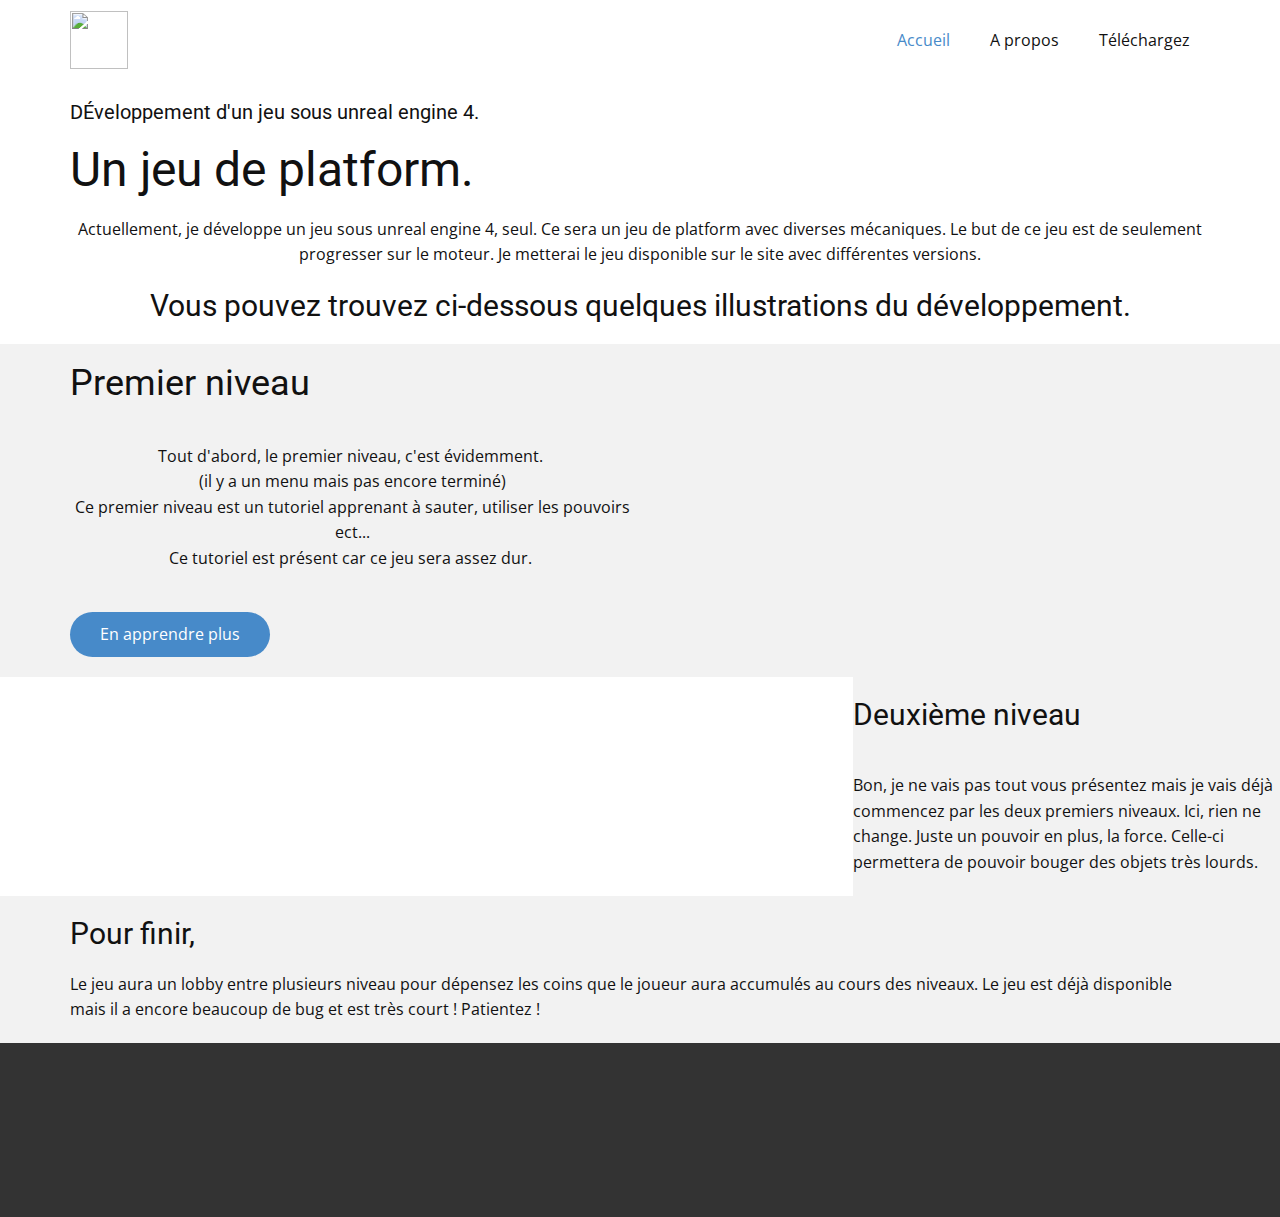
==== index.html @ 63045009 "Add files via upload" ====
<!DOCTYPE html>
<html style="font-size: 16px;">
  <head>
    <meta name="viewport" content="width=device-width, initial-scale=1.0">
    <meta charset="utf-8">
    <meta name="keywords" content="Un jeu de platform., Premier niveau">
    <meta name="description" content="">
    <meta name="page_type" content="np-template-header-footer-from-plugin">
    <title>Accueil</title>
    <link rel="stylesheet" href="nicepage.css" media="screen">
<link rel="stylesheet" href="Accueil.css" media="screen">
    <script class="u-script" type="text/javascript" src="jquery.js" defer=""></script>
    <script class="u-script" type="text/javascript" src="nicepage.js" defer=""></script>
    <meta name="generator" content="Nicepage 4.8.2, nicepage.com">
    <link id="u-theme-google-font" rel="stylesheet" href="https://fonts.googleapis.com/css?family=Roboto:100,100i,300,300i,400,400i,500,500i,700,700i,900,900i|Open+Sans:300,300i,400,400i,500,500i,600,600i,700,700i,800,800i">
    
    
    
    
    
    <script type="application/ld+json">{
		"@context": "http://schema.org",
		"@type": "Organization",
		"name": "Jeux"
}</script>
    <meta name="theme-color" content="#478ac9">
    <meta property="og:title" content="Accueil">
    <meta property="og:type" content="website">
  </head>
  <body data-home-page="Accueil.html" data-home-page-title="Accueil" class="u-body u-xl-mode"><header class="u-clearfix u-header u-header" id="sec-edee"><div class="u-clearfix u-sheet u-valign-middle u-sheet-1">
        <img class="u-image u-image-default u-preserve-proportions u-image-1" src="images/SeekPng.com_unreal-engine-4-logo_4578991.png" alt="" data-image-width="1462" data-image-height="1462">
        <nav class="u-menu u-menu-dropdown u-offcanvas u-menu-1">
          <div class="menu-collapse" style="font-size: 1rem; letter-spacing: 0px;">
            <a class="u-button-style u-custom-left-right-menu-spacing u-custom-padding-bottom u-custom-top-bottom-menu-spacing u-nav-link u-text-active-palette-1-base u-text-hover-palette-2-base" href="#">
              <svg class="u-svg-link" viewBox="0 0 24 24"><use xmlns:xlink="http://www.w3.org/1999/xlink" xlink:href="#menu-hamburger"></use></svg>
              <svg class="u-svg-content" version="1.1" id="menu-hamburger" viewBox="0 0 16 16" x="0px" y="0px" xmlns:xlink="http://www.w3.org/1999/xlink" xmlns="http://www.w3.org/2000/svg"><g><rect y="1" width="16" height="2"></rect><rect y="7" width="16" height="2"></rect><rect y="13" width="16" height="2"></rect>
</g></svg>
            </a>
          </div>
          <div class="u-custom-menu u-nav-container">
            <ul class="u-nav u-unstyled u-nav-1"><li class="u-nav-item"><a class="u-button-style u-nav-link u-text-active-palette-1-base u-text-hover-palette-2-base" href="Accueil.html" style="padding: 10px 20px;">Accueil</a>
</li><li class="u-nav-item"><a class="u-button-style u-nav-link u-text-active-palette-1-base u-text-hover-palette-2-base" href="A-propos.html" style="padding: 10px 20px;">A propos</a>
</li><li class="u-nav-item"><a class="u-button-style u-nav-link u-text-active-palette-1-base u-text-hover-palette-2-base" href="https://drive.google.com/file/d/194XfrklbE0qmWORy4d0-5w-MczI0pH3_/view?usp=sharing" target="_blank" style="padding: 10px 20px;">Téléchargez</a>
</li></ul>
          </div>
          <div class="u-custom-menu u-nav-container-collapse">
            <div class="u-black u-container-style u-inner-container-layout u-opacity u-opacity-95 u-sidenav">
              <div class="u-inner-container-layout u-sidenav-overflow">
                <div class="u-menu-close"></div>
                <ul class="u-align-center u-nav u-popupmenu-items u-unstyled u-nav-2"><li class="u-nav-item"><a class="u-button-style u-nav-link" href="Accueil.html">Accueil</a>
</li><li class="u-nav-item"><a class="u-button-style u-nav-link" href="A-propos.html">A propos</a>
</li><li class="u-nav-item"><a class="u-button-style u-nav-link" href="https://drive.google.com/file/d/194XfrklbE0qmWORy4d0-5w-MczI0pH3_/view?usp=sharing" target="_blank">Téléchargez</a>
</li></ul>
              </div>
            </div>
            <div class="u-black u-menu-overlay u-opacity u-opacity-70"></div>
          </div>
        </nav>
      </div></header>
    <section class="u-align-center u-clearfix u-section-1" id="sec-f9a4">
      <div class="u-clearfix u-sheet u-sheet-1">
        <h5 class="u-text u-text-default u-text-1">DÉveloppement d'un jeu sous unreal engine 4.</h5>
        <h1 class="u-text u-text-default u-text-2">Un jeu de platform.</h1>
        <p class="u-text u-text-3">Actuellement, je développe un jeu sous unreal engine 4, seul. Ce sera un jeu de platform avec diverses mécaniques. Le but de ce jeu est de seulement progresser sur le moteur. Je metterai le jeu disponible sur le site avec différentes versions.</p>
        <h3 class="u-text u-text-4">Vous pouvez trouvez ci-dessous quelques illustrations du développement.<br>
        </h3>
      </div>
    </section>
    <section class="u-clearfix u-grey-5 u-section-2" id="sec-347c">
      <div class="u-clearfix u-sheet u-sheet-1">
        <div class="u-clearfix u-expanded-width u-gutter-10 u-layout-wrap u-layout-wrap-1">
          <div class="u-layout" style="">
            <div class="u-layout-row" style="">
              <div class="u-container-style u-layout-cell u-left-cell u-size-30 u-size-xs-60 u-layout-cell-1" src="">
                <div class="u-container-layout u-valign-middle u-container-layout-1">
                  <h2 class="u-align-center u-text u-text-default u-text-1">Premier niveau</h2>
                  <p class="u-align-center u-text u-text-2">Tout d'abord, le premier niveau, c'est évidemment.&nbsp;<br>(il y a un menu mais pas encore terminé)<br>Ce premier niveau est un tutoriel apprenant à sauter, utiliser les pouvoirs ect...<br>Ce tutoriel est présent car ce jeu sera assez dur.&nbsp;
                  </p>
                  <a href="#" class="u-btn u-btn-round u-button-style u-radius-50 u-btn-1">En apprendre plus</a>
                </div>
              </div>
              <div class="u-align-center u-container-style u-image u-layout-cell u-right-cell u-size-30 u-size-xs-60 u-image-1" src="" data-image-width="1047" data-image-height="499">
                <div class="u-container-layout u-container-layout-2" src=""></div>
              </div>
            </div>
          </div>
        </div>
      </div>
    </section>
    <section class="u-align-center u-clearfix u-section-3" id="sec-b304">
      <div class="u-clearfix u-expanded-width u-gutter-0 u-layout-wrap u-layout-wrap-1">
        <div class="u-gutter-0 u-layout">
          <div class="u-layout-row">
            <div class="u-size-20 u-size-30-md">
              <div class="u-layout-row">
                <div class="u-align-left u-container-style u-image u-layout-cell u-left-cell u-size-60 u-image-1" src="" data-image-width="443" data-image-height="566">
                  <div class="u-container-layout u-valign-middle u-container-layout-1" src=""></div>
                </div>
              </div>
            </div>
            <div class="u-size-20 u-size-30-md">
              <div class="u-layout-col">
                <div class="u-align-left u-container-style u-image u-layout-cell u-size-30 u-image-2" src="" data-image-width="958" data-image-height="485">
                  <div class="u-container-layout u-valign-middle u-container-layout-2" src=""></div>
                </div>
                <div class="u-align-left u-container-style u-image u-layout-cell u-size-30 u-image-3" src="" data-image-width="865" data-image-height="471">
                  <div class="u-container-layout u-valign-middle u-container-layout-3" src=""></div>
                </div>
              </div>
            </div>
            <div class="u-size-20 u-size-60-md">
              <div class="u-layout-row">
                <div class="u-align-left u-container-style u-grey-5 u-layout-cell u-right-cell u-size-60 u-layout-cell-4">
                  <div class="u-container-layout u-valign-middle u-container-layout-4">
                    <h3 class="u-text u-text-1">Deuxième niveau</h3>
                    <p class="u-text u-text-2">Bon, je ne vais pas tout vous présentez mais je vais déjà commencez par les deux premiers niveaux. Ici, rien ne change. Juste un pouvoir en plus, la force. Celle-ci permettera de pouvoir bouger des objets très lourds.</p>
                  </div>
                </div>
              </div>
            </div>
          </div>
        </div>
      </div>
    </section>
    <section class="u-clearfix u-grey-5 u-section-4" id="sec-ba80">
      <div class="u-clearfix u-sheet u-sheet-1">
        <h3 class="u-text u-text-1">Pour finir,</h3>
        <p class="u-text u-text-2">Le jeu aura un lobby entre plusieurs niveau pour dépensez les coins que le joueur aura accumulés au cours des niveaux. Le jeu est déjà disponible mais il a encore beaucoup de bug et est très court ! Patientez !</p>
      </div>
    </section>
    
    
    <footer class="u-align-center u-clearfix u-footer u-grey-80 u-footer" id="sec-8f45"><div class="u-align-left u-clearfix u-sheet u-sheet-1"></div></footer>
    <section class="u-backlink u-clearfix u-grey-80">
      
    </section>
  </body>
</html>
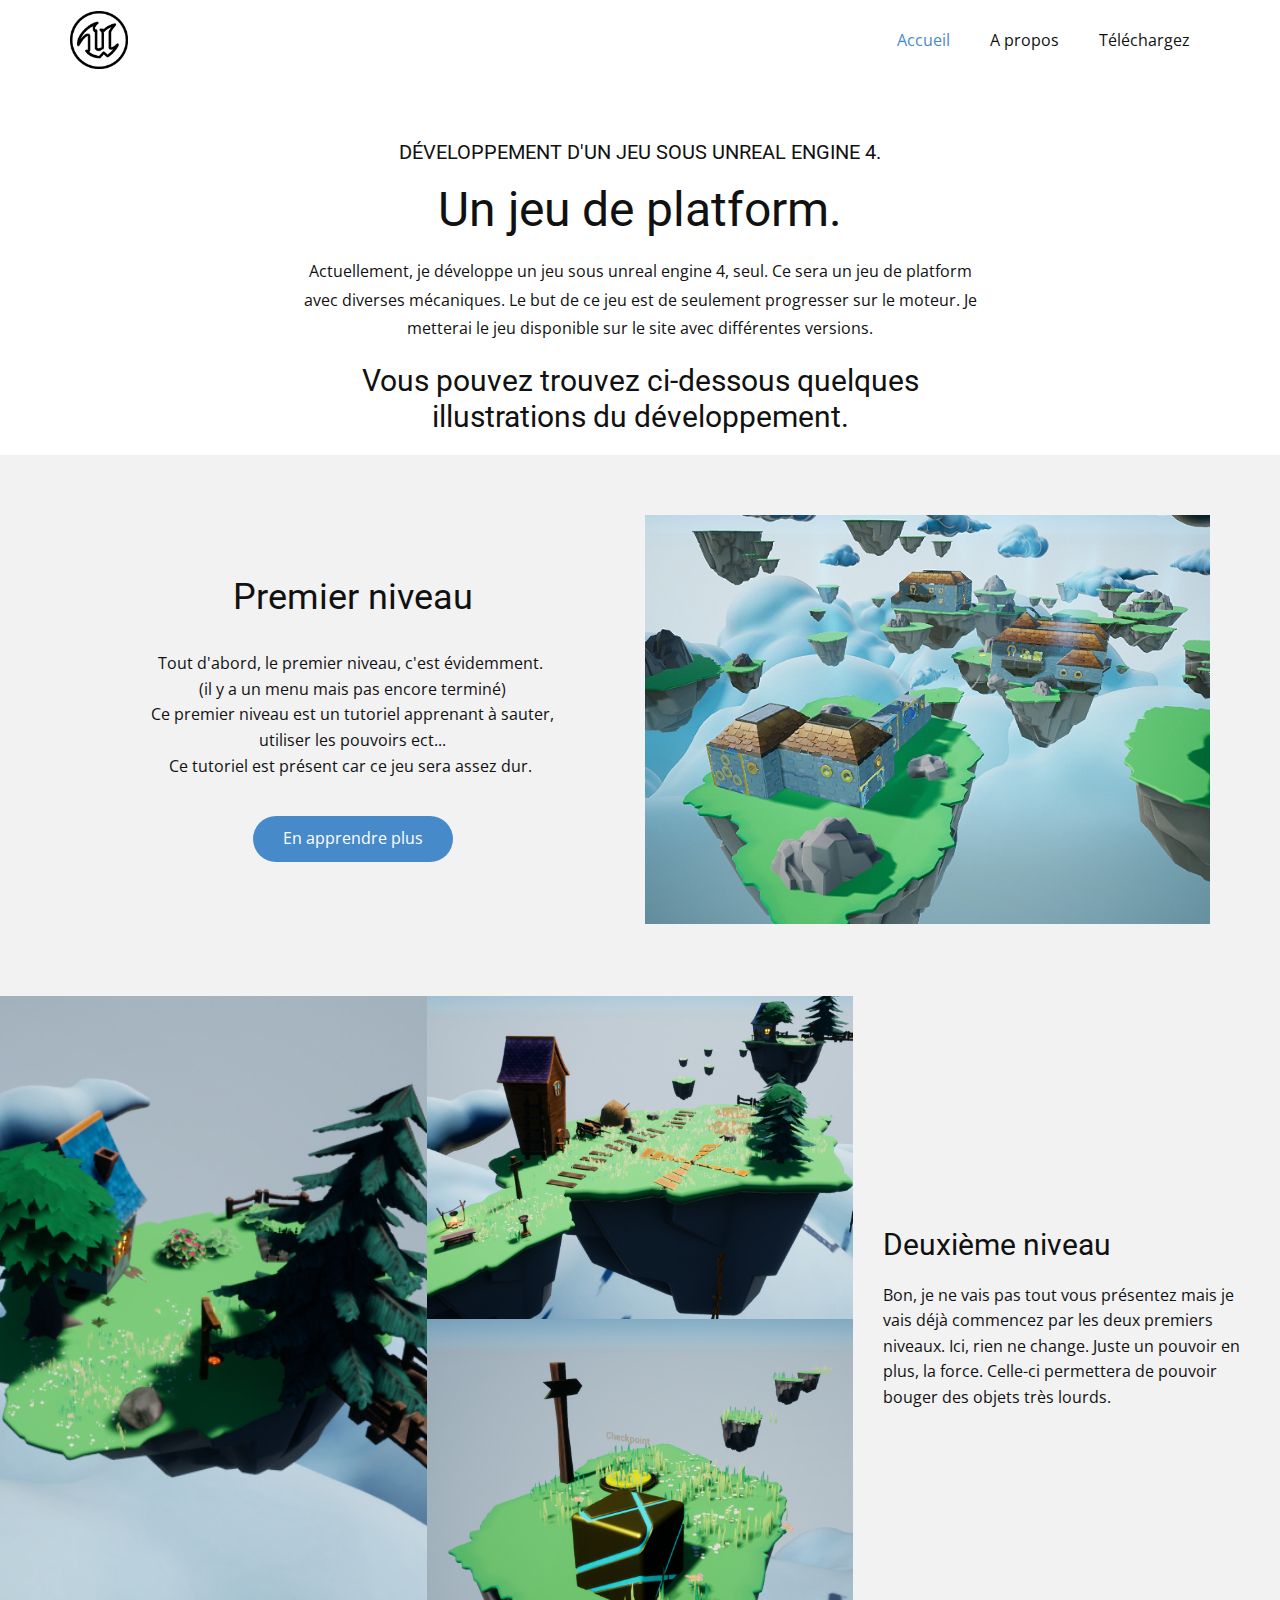
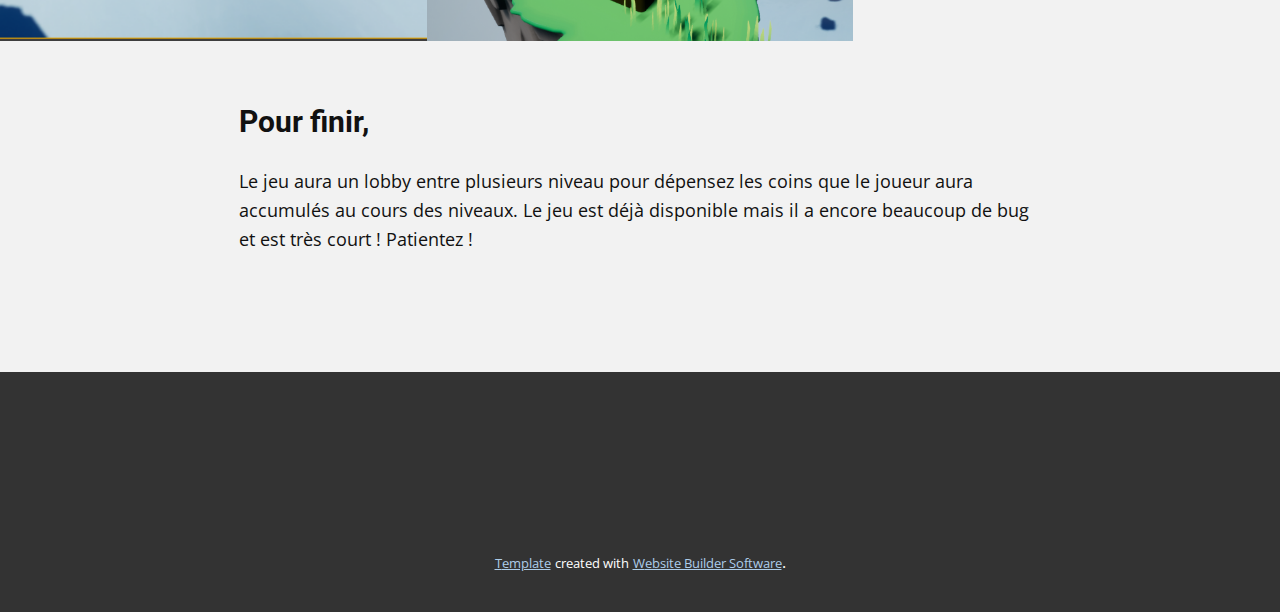
==== commit b8345170: "Add files via upload" ====
--- a/index.html
+++ b/index.html
@@ -40,7 +40,7 @@
           <div class="u-custom-menu u-nav-container">
             <ul class="u-nav u-unstyled u-nav-1"><li class="u-nav-item"><a class="u-button-style u-nav-link u-text-active-palette-1-base u-text-hover-palette-2-base" href="Accueil.html" style="padding: 10px 20px;">Accueil</a>
 </li><li class="u-nav-item"><a class="u-button-style u-nav-link u-text-active-palette-1-base u-text-hover-palette-2-base" href="A-propos.html" style="padding: 10px 20px;">A propos</a>
-</li><li class="u-nav-item"><a class="u-button-style u-nav-link u-text-active-palette-1-base u-text-hover-palette-2-base" href="https://drive.google.com/file/d/194XfrklbE0qmWORy4d0-5w-MczI0pH3_/view?usp=sharing" target="_blank" style="padding: 10px 20px;">Téléchargez</a>
+</li><li class="u-nav-item"><a class="u-button-style u-nav-link u-text-active-palette-1-base u-text-hover-palette-2-base" href="Téléchargez.html" target="_blank" style="padding: 10px 20px;">Téléchargez</a>
 </li></ul>
           </div>
           <div class="u-custom-menu u-nav-container-collapse">
@@ -49,7 +49,7 @@
                 <div class="u-menu-close"></div>
                 <ul class="u-align-center u-nav u-popupmenu-items u-unstyled u-nav-2"><li class="u-nav-item"><a class="u-button-style u-nav-link" href="Accueil.html">Accueil</a>
 </li><li class="u-nav-item"><a class="u-button-style u-nav-link" href="A-propos.html">A propos</a>
-</li><li class="u-nav-item"><a class="u-button-style u-nav-link" href="https://drive.google.com/file/d/194XfrklbE0qmWORy4d0-5w-MczI0pH3_/view?usp=sharing" target="_blank">Téléchargez</a>
+</li><li class="u-nav-item"><a class="u-button-style u-nav-link" href="Téléchargez.html" target="_blank">Téléchargez</a>
 </li></ul>
               </div>
             </div>
@@ -132,7 +132,15 @@
     
     <footer class="u-align-center u-clearfix u-footer u-grey-80 u-footer" id="sec-8f45"><div class="u-align-left u-clearfix u-sheet u-sheet-1"></div></footer>
     <section class="u-backlink u-clearfix u-grey-80">
-      
+      <a class="u-link" href="https://nicepage.com/templates" target="_blank">
+        <span>Template</span>
+      </a>
+      <p class="u-text">
+        <span>created with</span>
+      </p>
+      <a class="u-link" href="" target="_blank">
+        <span>Website Builder Software</span>
+      </a>. 
     </section>
   </body>
 </html>--- a/nicepage.css
+++ b/nicepage.css
@@ -36368,6 +36368,7 @@
 
 .u-header .u-nav-1 {
   font-size: 1rem;
+  letter-spacing: normal;
 }
 
 .u-header .u-nav-2 {
@@ -36376,10 +36377,6 @@
 @media (max-width: 1199px) {
   .u-header .u-menu-1 {
     width: auto;
-  }
-
-  .u-header .u-nav-1 {
-    letter-spacing: normal;
   }
 }
 
--- a/Accueil.css
+++ b/Accueil.css
@@ -0,0 +1,321 @@
+.u-section-1 .u-sheet-1 {
+  min-height: 372px;
+}
+
+.u-section-1 .u-text-1 {
+  text-transform: uppercase;
+  margin: 60px auto 0;
+}
+
+.u-section-1 .u-text-2 {
+  margin: 20px auto 0;
+}
+
+.u-section-1 .u-text-3 {
+  line-height: 1.8;
+  width: 680px;
+  margin: 20px auto 0;
+}
+
+.u-section-1 .u-text-4 {
+  width: 680px;
+  margin-left: auto;
+  margin-right: auto;
+  margin-bottom: 20px;
+}
+
+@media (max-width: 767px) {
+  .u-section-1 .u-text-3 {
+    width: 540px;
+  }
+
+  .u-section-1 .u-text-4 {
+    width: 540px;
+  }
+}
+
+@media (max-width: 575px) {
+  .u-section-1 .u-text-3 {
+    width: 340px;
+  }
+
+  .u-section-1 .u-text-4 {
+    width: 340px;
+  }
+} .u-section-2 {
+  background-image: none;
+}
+
+.u-section-2 .u-sheet-1 {
+  min-height: 541px;
+}
+
+.u-section-2 .u-layout-wrap-1 {
+  margin-top: 60px;
+  margin-bottom: 60px;
+}
+
+.u-section-2 .u-layout-cell-1 {
+  min-height: 419px;
+}
+
+.u-section-2 .u-container-layout-1 {
+  padding: 30px 60px;
+}
+
+.u-section-2 .u-text-1 {
+  margin: 0 auto;
+}
+
+.u-section-2 .u-text-2 {
+  margin: 34px 0 0;
+}
+
+.u-section-2 .u-btn-1 {
+  margin: 37px auto 0;
+}
+
+.u-section-2 .u-image-1 {
+  min-height: 419px;
+  background-image: url("images/Image1.png");
+  background-position: 50% 50%;
+}
+
+.u-section-2 .u-container-layout-2 {
+  padding: 0;
+}
+
+@media (max-width: 1199px) {
+  .u-section-2 .u-sheet-1 {
+    min-height: 100px;
+  }
+
+  .u-section-2 .u-layout-cell-1 {
+    min-height: 345px;
+  }
+
+  .u-section-2 .u-image-1 {
+    min-height: 345px;
+  }
+}
+
+@media (max-width: 991px) {
+  .u-section-2 .u-layout-cell-1 {
+    min-height: 100px;
+  }
+
+  .u-section-2 .u-container-layout-1 {
+    padding-left: 30px;
+    padding-right: 30px;
+  }
+
+  .u-section-2 .u-image-1 {
+    min-height: 264px;
+  }
+}
+
+@media (max-width: 767px) {
+  .u-section-2 .u-container-layout-1 {
+    padding-left: 10px;
+    padding-right: 10px;
+  }
+
+  .u-section-2 .u-image-1 {
+    min-height: 396px;
+  }
+}
+
+@media (max-width: 575px) {
+  .u-section-2 .u-image-1 {
+    min-height: 249px;
+  }
+} .u-section-3 {
+  min-height: 645px;
+}
+
+.u-section-3 .u-layout-wrap-1 {
+  margin: 0 auto 0 0;
+}
+
+.u-section-3 .u-image-1 {
+  min-height: 645px;
+  background-image: url("images/Image41.png");
+  background-position: 50% 50%;
+}
+
+.u-section-3 .u-container-layout-1 {
+  padding: 30px;
+}
+
+.u-section-3 .u-image-2 {
+  min-height: 323px;
+  background-image: url("images/Image2.png");
+  background-position: 50% 50%;
+}
+
+.u-section-3 .u-container-layout-2 {
+  padding: 30px;
+}
+
+.u-section-3 .u-image-3 {
+  min-height: 322px;
+  background-image: url("images/Image3.png");
+  background-position: 50% 50%;
+}
+
+.u-section-3 .u-container-layout-3 {
+  padding: 30px;
+}
+
+.u-section-3 .u-layout-cell-4 {
+  min-height: 645px;
+}
+
+.u-section-3 .u-container-layout-4 {
+  padding: 30px;
+}
+
+.u-section-3 .u-text-1 {
+  font-size: 1.875rem;
+  margin: 0;
+}
+
+.u-section-3 .u-text-2 {
+  margin: 20px 0 0;
+}
+
+@media (max-width: 1199px) {
+   .u-section-3 {
+    min-height: 100px;
+  }
+
+  .u-section-3 .u-layout-wrap-1 {
+    margin-right: initial;
+    margin-left: initial;
+  }
+
+  .u-section-3 .u-image-1 {
+    min-height: 532px;
+  }
+
+  .u-section-3 .u-image-2 {
+    min-height: 266px;
+  }
+
+  .u-section-3 .u-image-3 {
+    min-height: 266px;
+  }
+
+  .u-section-3 .u-layout-cell-4 {
+    min-height: 532px;
+  }
+}
+
+@media (max-width: 991px) {
+  .u-section-3 .u-image-1 {
+    min-height: 611px;
+  }
+
+  .u-section-3 .u-image-2 {
+    min-height: 306px;
+  }
+
+  .u-section-3 .u-image-3 {
+    min-height: 306px;
+  }
+
+  .u-section-3 .u-layout-cell-4 {
+    min-height: 100px;
+  }
+}
+
+@media (max-width: 767px) {
+  .u-section-3 .u-image-1 {
+    min-height: 917px;
+  }
+
+  .u-section-3 .u-container-layout-1 {
+    padding-left: 10px;
+    padding-right: 10px;
+  }
+
+  .u-section-3 .u-image-2 {
+    min-height: 459px;
+  }
+
+  .u-section-3 .u-container-layout-2 {
+    padding-left: 10px;
+    padding-right: 10px;
+  }
+
+  .u-section-3 .u-image-3 {
+    min-height: 459px;
+  }
+
+  .u-section-3 .u-container-layout-3 {
+    padding-left: 10px;
+    padding-right: 10px;
+  }
+}
+
+@media (max-width: 575px) {
+  .u-section-3 .u-image-1 {
+    min-height: 577px;
+  }
+
+  .u-section-3 .u-image-2 {
+    min-height: 289px;
+  }
+
+  .u-section-3 .u-image-3 {
+    min-height: 289px;
+  }
+} .u-section-4 {
+  background-image: none;
+}
+
+.u-section-4 .u-sheet-1 {
+  min-height: 331px;
+}
+
+.u-section-4 .u-text-1 {
+  font-weight: 700;
+  width: 803px;
+  margin: 63px auto 0;
+}
+
+.u-section-4 .u-text-2 {
+  width: 803px;
+  font-size: 1.125rem;
+  margin: 27px auto 60px;
+}
+
+@media (max-width: 991px) {
+  .u-section-4 .u-text-1 {
+    width: 720px;
+  }
+
+  .u-section-4 .u-text-2 {
+    width: 720px;
+  }
+}
+
+@media (max-width: 767px) {
+  .u-section-4 .u-text-1 {
+    width: 540px;
+  }
+
+  .u-section-4 .u-text-2 {
+    width: 540px;
+  }
+}
+
+@media (max-width: 575px) {
+  .u-section-4 .u-text-1 {
+    width: 340px;
+  }
+
+  .u-section-4 .u-text-2 {
+    width: 340px;
+  }
+}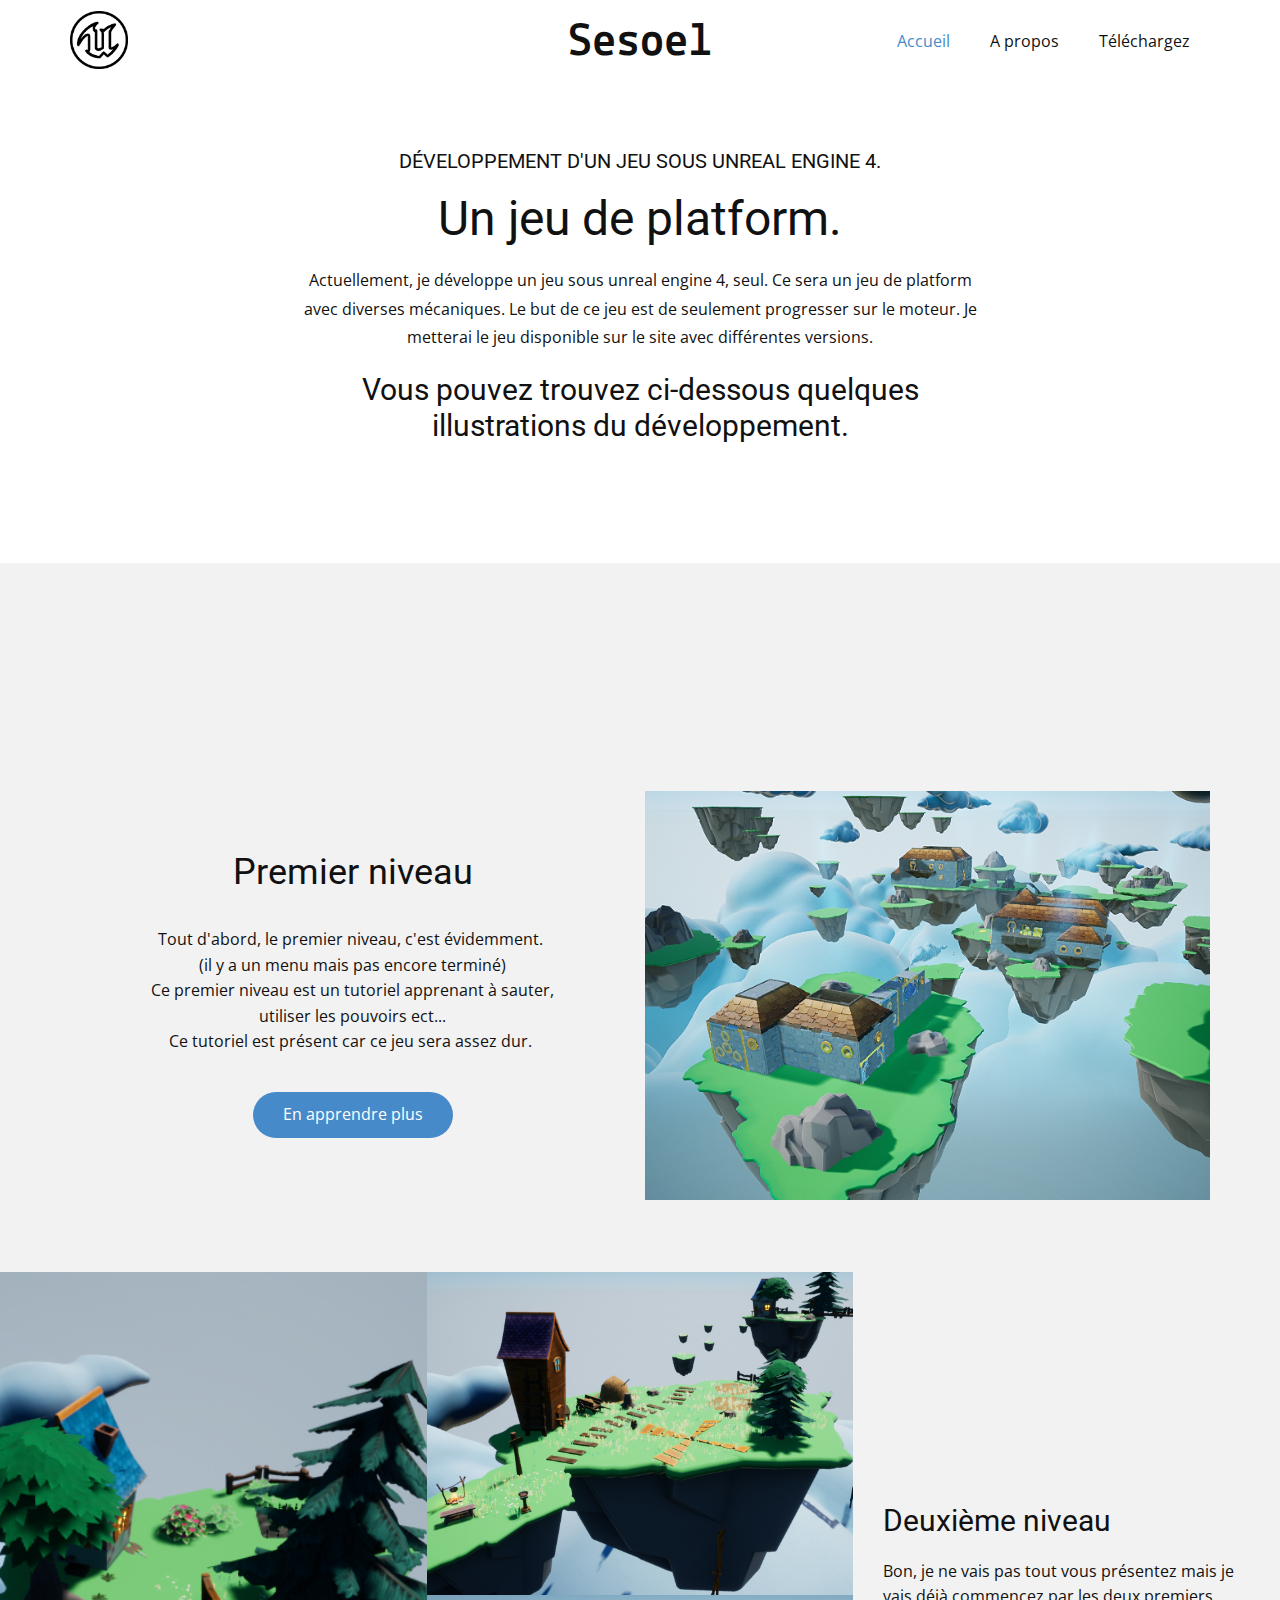
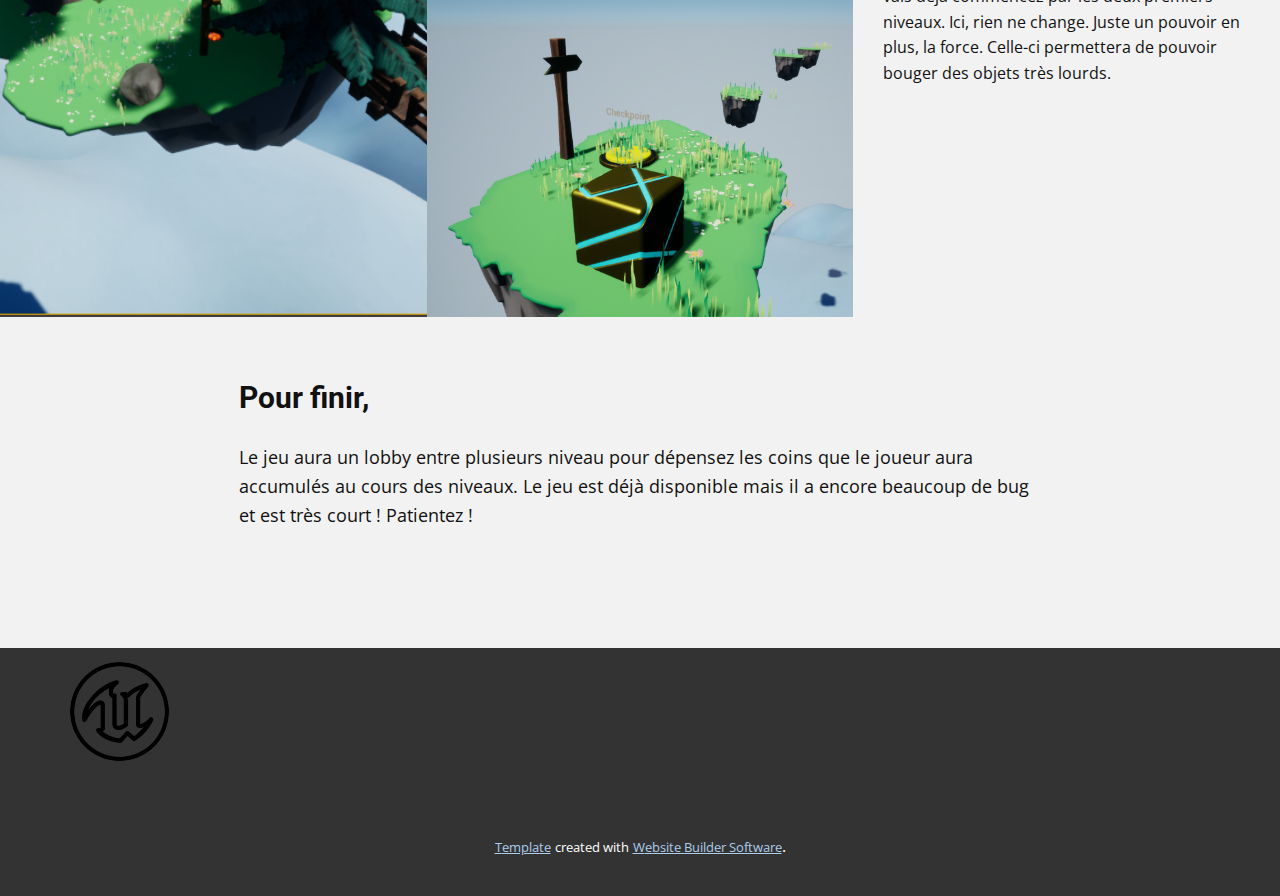
==== commit 417d22ee: "Add files via upload" ====
--- a/index.html
+++ b/index.html
@@ -13,6 +13,9 @@
     <script class="u-script" type="text/javascript" src="nicepage.js" defer=""></script>
     <meta name="generator" content="Nicepage 4.8.2, nicepage.com">
     <link id="u-theme-google-font" rel="stylesheet" href="https://fonts.googleapis.com/css?family=Roboto:100,100i,300,300i,400,400i,500,500i,700,700i,900,900i|Open+Sans:300,300i,400,400i,500,500i,600,600i,700,700i,800,800i">
+    <link id="u-page-google-font" rel="stylesheet" href="https://fonts.googleapis.com/css?family=Lekton:400,400i,700">
+    
+    
     
     
     
@@ -27,8 +30,9 @@
     <meta property="og:title" content="Accueil">
     <meta property="og:type" content="website">
   </head>
-  <body data-home-page="Accueil.html" data-home-page-title="Accueil" class="u-body u-xl-mode"><header class="u-clearfix u-header u-header" id="sec-edee"><div class="u-clearfix u-sheet u-valign-middle u-sheet-1">
-        <img class="u-image u-image-default u-preserve-proportions u-image-1" src="images/SeekPng.com_unreal-engine-4-logo_4578991.png" alt="" data-image-width="1462" data-image-height="1462">
+  <body data-home-page="Accueil.html" data-home-page-title="Accueil" class="u-body u-xl-mode"><header class="u-clearfix u-header u-header" id="sec-edee"><div class="u-clearfix u-sheet u-sheet-1">
+        <img class="u-image u-image-default u-preserve-proportions u-image-1" src="images/SeekPng.com_unreal-engine-4-logo_4578991.png" alt="" data-image-width="1462" data-image-height="1462" data-href="Accueil.html" data-page-id="134110935">
+        <h1 class="u-custom-font u-text u-text-default u-text-1"> Sesoel</h1>
         <nav class="u-menu u-menu-dropdown u-offcanvas u-menu-1">
           <div class="menu-collapse" style="font-size: 1rem; letter-spacing: 0px;">
             <a class="u-button-style u-custom-left-right-menu-spacing u-custom-padding-bottom u-custom-top-bottom-menu-spacing u-nav-link u-text-active-palette-1-base u-text-hover-palette-2-base" href="#">
@@ -66,7 +70,10 @@
         </h3>
       </div>
     </section>
-    <section class="u-clearfix u-grey-5 u-section-2" id="sec-347c">
+    <section class="u-align-center u-clearfix u-grey-5 u-section-2" id="sec-fca4">
+      <div class="u-align-left u-clearfix u-sheet u-sheet-1"></div>
+    </section>
+    <section class="u-clearfix u-grey-5 u-section-3" id="sec-347c">
       <div class="u-clearfix u-sheet u-sheet-1">
         <div class="u-clearfix u-expanded-width u-gutter-10 u-layout-wrap u-layout-wrap-1">
           <div class="u-layout" style="">
@@ -87,7 +94,7 @@
         </div>
       </div>
     </section>
-    <section class="u-align-center u-clearfix u-section-3" id="sec-b304">
+    <section class="u-align-center u-clearfix u-section-4" id="sec-b304">
       <div class="u-clearfix u-expanded-width u-gutter-0 u-layout-wrap u-layout-wrap-1">
         <div class="u-gutter-0 u-layout">
           <div class="u-layout-row">
@@ -122,7 +129,7 @@
         </div>
       </div>
     </section>
-    <section class="u-clearfix u-grey-5 u-section-4" id="sec-ba80">
+    <section class="u-clearfix u-grey-5 u-section-5" id="sec-ba80">
       <div class="u-clearfix u-sheet u-sheet-1">
         <h3 class="u-text u-text-1">Pour finir,</h3>
         <p class="u-text u-text-2">Le jeu aura un lobby entre plusieurs niveau pour dépensez les coins que le joueur aura accumulés au cours des niveaux. Le jeu est déjà disponible mais il a encore beaucoup de bug et est très court ! Patientez !</p>
@@ -130,7 +137,10 @@
     </section>
     
     
-    <footer class="u-align-center u-clearfix u-footer u-grey-80 u-footer" id="sec-8f45"><div class="u-align-left u-clearfix u-sheet u-sheet-1"></div></footer>
+    
+    <footer class="u-align-center-sm u-align-center-xs u-clearfix u-footer u-grey-80" id="sec-8f45"><div class="u-align-left u-clearfix u-sheet u-valign-middle-sm u-valign-middle-xs u-sheet-1">
+        <div class="u-image u-image-circle u-preserve-proportions u-image-1" alt="" data-image-width="1462" data-image-height="1462"></div>
+      </div></footer>
     <section class="u-backlink u-clearfix u-grey-80">
       <a class="u-link" href="https://nicepage.com/templates" target="_blank">
         <span>Template</span>
--- a/nicepage.css
+++ b/nicepage.css
@@ -21416,12 +21416,12 @@
 .u-container-layout.u-container-layout.u-color-1-dark-3:before,
 .u-table-alt-color-1-dark-3 tr:nth-child(even) {
   color: #ffffff;
-  background-color: #292e33;
+  background-color: #333129;
 }
 .u-button-style.u-color-1-dark-3,
 .u-button-style.u-color-1-dark-3[class*="u-border-"] {
   color: #ffffff !important;
-  background-color: #292e33 !important;
+  background-color: #333129 !important;
 }
 .u-button-style.u-color-1-dark-3:hover,
 .u-button-style.u-color-1-dark-3[class*="u-border-"]:hover,
@@ -21434,7 +21434,7 @@
 li.active > .u-button-style.u-button-style.u-color-1-dark-3,
 li.active > .u-button-style.u-button-style.u-color-1-dark-3[class*="u-border-"] {
   color: #ffffff !important;
-  background-color: #25292e !important;
+  background-color: #2e2c25 !important;
 }
 .u-hover-color-1-dark-3:hover,
 .u-hover-color-1-dark-3[class*="u-border-"]:hover,
@@ -21457,10 +21457,10 @@
 li.active > a.u-button-style.u-button-style.u-active-color-1-dark-3,
 li.active > a.u-button-style.u-button-style.u-active-color-1-dark-3[class*="u-border-"] {
   color: #ffffff !important;
-  background-color: #292e33 !important;
+  background-color: #333129 !important;
 }
 a.u-link.u-hover-color-1-dark-3:hover {
-  color: #292e33 !important;
+  color: #333129 !important;
 }
 .u-color-1-dark-2,
 .u-body.u-color-1-dark-2,
@@ -21469,12 +21469,12 @@
 .u-container-layout.u-container-layout.u-color-1-dark-2:before,
 .u-table-alt-color-1-dark-2 tr:nth-child(even) {
   color: #ffffff;
-  background-color: #425465;
+  background-color: #72683f;
 }
 .u-button-style.u-color-1-dark-2,
 .u-button-style.u-color-1-dark-2[class*="u-border-"] {
   color: #ffffff !important;
-  background-color: #425465 !important;
+  background-color: #72683f !important;
 }
 .u-button-style.u-color-1-dark-2:hover,
 .u-button-style.u-color-1-dark-2[class*="u-border-"]:hover,
@@ -21487,7 +21487,7 @@
 li.active > .u-button-style.u-button-style.u-color-1-dark-2,
 li.active > .u-button-style.u-button-style.u-color-1-dark-2[class*="u-border-"] {
   color: #ffffff !important;
-  background-color: #3b4c5b !important;
+  background-color: #675e39 !important;
 }
 .u-hover-color-1-dark-2:hover,
 .u-hover-color-1-dark-2[class*="u-border-"]:hover,
@@ -21510,10 +21510,10 @@
 li.active > a.u-button-style.u-button-style.u-active-color-1-dark-2,
 li.active > a.u-button-style.u-button-style.u-active-color-1-dark-2[class*="u-border-"] {
   color: #ffffff !important;
-  background-color: #425465 !important;
+  background-color: #72683f !important;
 }
 a.u-link.u-hover-color-1-dark-2:hover {
-  color: #425465 !important;
+  color: #72683f !important;
 }
 .u-color-1-dark-1,
 .u-body.u-color-1-dark-1,
@@ -21522,12 +21522,12 @@
 .u-container-layout.u-container-layout.u-color-1-dark-1:before,
 .u-table-alt-color-1-dark-1 tr:nth-child(even) {
   color: #ffffff;
-  background-color: #4c7397;
+  background-color: #b29a36;
 }
 .u-button-style.u-color-1-dark-1,
 .u-button-style.u-color-1-dark-1[class*="u-border-"] {
   color: #ffffff !important;
-  background-color: #4c7397 !important;
+  background-color: #b29a36 !important;
 }
 .u-button-style.u-color-1-dark-1:hover,
 .u-button-style.u-color-1-dark-1[class*="u-border-"]:hover,
@@ -21540,7 +21540,7 @@
 li.active > .u-button-style.u-button-style.u-color-1-dark-1,
 li.active > .u-button-style.u-button-style.u-color-1-dark-1[class*="u-border-"] {
   color: #ffffff !important;
-  background-color: #446888 !important;
+  background-color: #a08b31 !important;
 }
 .u-hover-color-1-dark-1:hover,
 .u-hover-color-1-dark-1[class*="u-border-"]:hover,
@@ -21563,10 +21563,10 @@
 li.active > a.u-button-style.u-button-style.u-active-color-1-dark-1,
 li.active > a.u-button-style.u-button-style.u-active-color-1-dark-1[class*="u-border-"] {
   color: #ffffff !important;
-  background-color: #4c7397 !important;
+  background-color: #b29a36 !important;
 }
 a.u-link.u-hover-color-1-dark-1:hover {
-  color: #4c7397 !important;
+  color: #b29a36 !important;
 }
 .u-color-1,
 .u-body.u-color-1,
@@ -21574,13 +21574,13 @@
 .u-container-style.u-color-1:before,
 .u-container-layout.u-container-layout.u-color-1:before,
 .u-table-alt-color-1 tr:nth-child(even) {
-  color: #ffffff;
-  background-color: #478ac9;
+  color: #111111;
+  background-color: #f1c50e;
 }
 .u-button-style.u-color-1,
 .u-button-style.u-color-1[class*="u-border-"] {
-  color: #ffffff !important;
-  background-color: #478ac9 !important;
+  color: #111111 !important;
+  background-color: #f1c50e !important;
 }
 .u-button-style.u-color-1:hover,
 .u-button-style.u-color-1[class*="u-border-"]:hover,
@@ -21592,8 +21592,8 @@
 .u-button-style.u-button-style.u-color-1[class*="u-border-"].active,
 li.active > .u-button-style.u-button-style.u-color-1,
 li.active > .u-button-style.u-button-style.u-color-1[class*="u-border-"] {
-  color: #ffffff !important;
-  background-color: #387cbd !important;
+  color: #111111 !important;
+  background-color: #d9b10d !important;
 }
 .u-hover-color-1:hover,
 .u-hover-color-1[class*="u-border-"]:hover,
@@ -21615,11 +21615,11 @@
 a.u-button-style.u-button-style.active > .u-active-color-1[class*="u-border-"],
 li.active > a.u-button-style.u-button-style.u-active-color-1,
 li.active > a.u-button-style.u-button-style.u-active-color-1[class*="u-border-"] {
-  color: #ffffff !important;
-  background-color: #478ac9 !important;
+  color: #111111 !important;
+  background-color: #f1c50e !important;
 }
 a.u-link.u-hover-color-1:hover {
-  color: #478ac9 !important;
+  color: #f1c50e !important;
 }
 .u-color-1-light-1,
 .u-body.u-color-1-light-1,
@@ -21627,13 +21627,13 @@
 .u-container-style.u-color-1-light-1:before,
 .u-container-layout.u-container-layout.u-color-1-light-1:before,
 .u-table-alt-color-1-light-1 tr:nth-child(even) {
-  color: #ffffff;
-  background-color: #77aad9;
+  color: #111111;
+  background-color: #f5d654;
 }
 .u-button-style.u-color-1-light-1,
 .u-button-style.u-color-1-light-1[class*="u-border-"] {
-  color: #ffffff !important;
-  background-color: #77aad9 !important;
+  color: #111111 !important;
+  background-color: #f5d654 !important;
 }
 .u-button-style.u-color-1-light-1:hover,
 .u-button-style.u-color-1-light-1[class*="u-border-"]:hover,
@@ -21645,8 +21645,8 @@
 .u-button-style.u-button-style.u-color-1-light-1[class*="u-border-"].active,
 li.active > .u-button-style.u-button-style.u-color-1-light-1,
 li.active > .u-button-style.u-button-style.u-color-1-light-1[class*="u-border-"] {
-  color: #ffffff !important;
-  background-color: #5d9ad2 !important;
+  color: #111111 !important;
+  background-color: #f3cf35 !important;
 }
 .u-hover-color-1-light-1:hover,
 .u-hover-color-1-light-1[class*="u-border-"]:hover,
@@ -21668,11 +21668,11 @@
 a.u-button-style.u-button-style.active > .u-active-color-1-light-1[class*="u-border-"],
 li.active > a.u-button-style.u-button-style.u-active-color-1-light-1,
 li.active > a.u-button-style.u-button-style.u-active-color-1-light-1[class*="u-border-"] {
-  color: #ffffff !important;
-  background-color: #77aad9 !important;
+  color: #111111 !important;
+  background-color: #f5d654 !important;
 }
 a.u-link.u-hover-color-1-light-1:hover {
-  color: #77aad9 !important;
+  color: #f5d654 !important;
 }
 .u-color-1-light-2,
 .u-body.u-color-1-light-2,
@@ -21681,12 +21681,12 @@
 .u-container-layout.u-container-layout.u-color-1-light-2:before,
 .u-table-alt-color-1-light-2 tr:nth-child(even) {
   color: #111111;
-  background-color: #adcce9;
+  background-color: #f9e79b;
 }
 .u-button-style.u-color-1-light-2,
 .u-button-style.u-color-1-light-2[class*="u-border-"] {
   color: #111111 !important;
-  background-color: #adcce9 !important;
+  background-color: #f9e79b !important;
 }
 .u-button-style.u-color-1-light-2:hover,
 .u-button-style.u-color-1-light-2[class*="u-border-"]:hover,
@@ -21699,7 +21699,7 @@
 li.active > .u-button-style.u-button-style.u-color-1-light-2,
 li.active > .u-button-style.u-button-style.u-color-1-light-2[class*="u-border-"] {
   color: #111111 !important;
-  background-color: #8db8e0 !important;
+  background-color: #f7de75 !important;
 }
 .u-hover-color-1-light-2:hover,
 .u-hover-color-1-light-2[class*="u-border-"]:hover,
@@ -21722,10 +21722,10 @@
 li.active > a.u-button-style.u-button-style.u-active-color-1-light-2,
 li.active > a.u-button-style.u-button-style.u-active-color-1-light-2[class*="u-border-"] {
   color: #111111 !important;
-  background-color: #adcce9 !important;
+  background-color: #f9e79b !important;
 }
 a.u-link.u-hover-color-1-light-2:hover {
-  color: #adcce9 !important;
+  color: #f9e79b !important;
 }
 .u-color-1-light-3,
 .u-body.u-color-1-light-3,
@@ -21734,12 +21734,12 @@
 .u-container-layout.u-container-layout.u-color-1-light-3:before,
 .u-table-alt-color-1-light-3 tr:nth-child(even) {
   color: #111111;
-  background-color: #e9f2fa;
+  background-color: #fef9e6;
 }
 .u-button-style.u-color-1-light-3,
 .u-button-style.u-color-1-light-3[class*="u-border-"] {
   color: #111111 !important;
-  background-color: #e9f2fa !important;
+  background-color: #fef9e6 !important;
 }
 .u-button-style.u-color-1-light-3:hover,
 .u-button-style.u-color-1-light-3[class*="u-border-"]:hover,
@@ -21752,7 +21752,7 @@
 li.active > .u-button-style.u-button-style.u-color-1-light-3,
 li.active > .u-button-style.u-button-style.u-color-1-light-3[class*="u-border-"] {
   color: #111111 !important;
-  background-color: #c2dbf1 !important;
+  background-color: #fceeb7 !important;
 }
 .u-hover-color-1-light-3:hover,
 .u-hover-color-1-light-3[class*="u-border-"]:hover,
@@ -21775,10 +21775,10 @@
 li.active > a.u-button-style.u-button-style.u-active-color-1-light-3,
 li.active > a.u-button-style.u-button-style.u-active-color-1-light-3[class*="u-border-"] {
   color: #111111 !important;
-  background-color: #e9f2fa !important;
+  background-color: #fef9e6 !important;
 }
 a.u-link.u-hover-color-1-light-3:hover {
-  color: #e9f2fa !important;
+  color: #fef9e6 !important;
 }
 .u-color-1-base,
 .u-body.u-color-1-base,
@@ -21786,13 +21786,13 @@
 .u-container-style.u-color-1-base:before,
 .u-container-layout.u-container-layout.u-color-1-base:before,
 .u-table-alt-color-1-base tr:nth-child(even) {
-  color: #ffffff;
-  background-color: #478ac9;
+  color: #111111;
+  background-color: #f1c50e;
 }
 .u-button-style.u-color-1-base,
 .u-button-style.u-color-1-base[class*="u-border-"] {
-  color: #ffffff !important;
-  background-color: #478ac9 !important;
+  color: #111111 !important;
+  background-color: #f1c50e !important;
 }
 .u-button-style.u-color-1-base:hover,
 .u-button-style.u-color-1-base[class*="u-border-"]:hover,
@@ -21804,8 +21804,8 @@
 .u-button-style.u-button-style.u-color-1-base[class*="u-border-"].active,
 li.active > .u-button-style.u-button-style.u-color-1-base,
 li.active > .u-button-style.u-button-style.u-color-1-base[class*="u-border-"] {
-  color: #ffffff !important;
-  background-color: #387cbd !important;
+  color: #111111 !important;
+  background-color: #d9b10d !important;
 }
 .u-hover-color-1-base:hover,
 .u-hover-color-1-base[class*="u-border-"]:hover,
@@ -21827,11 +21827,11 @@
 a.u-button-style.u-button-style.active > .u-active-color-1-base[class*="u-border-"],
 li.active > a.u-button-style.u-button-style.u-active-color-1-base,
 li.active > a.u-button-style.u-button-style.u-active-color-1-base[class*="u-border-"] {
-  color: #ffffff !important;
-  background-color: #478ac9 !important;
+  color: #111111 !important;
+  background-color: #f1c50e !important;
 }
 a.u-link.u-hover-color-1-base:hover {
-  color: #478ac9 !important;
+  color: #f1c50e !important;
 }
 .u-color-2-dark-3,
 .u-body.u-color-2-dark-3,
@@ -21840,12 +21840,12 @@
 .u-container-layout.u-container-layout.u-color-2-dark-3:before,
 .u-table-alt-color-2-dark-3 tr:nth-child(even) {
   color: #ffffff;
-  background-color: #332929;
+  background-color: #293332;
 }
 .u-button-style.u-color-2-dark-3,
 .u-button-style.u-color-2-dark-3[class*="u-border-"] {
   color: #ffffff !important;
-  background-color: #332929 !important;
+  background-color: #293332 !important;
 }
 .u-button-style.u-color-2-dark-3:hover,
 .u-button-style.u-color-2-dark-3[class*="u-border-"]:hover,
@@ -21858,7 +21858,7 @@
 li.active > .u-button-style.u-button-style.u-color-2-dark-3,
 li.active > .u-button-style.u-button-style.u-color-2-dark-3[class*="u-border-"] {
   color: #ffffff !important;
-  background-color: #2e2525 !important;
+  background-color: #252e2d !important;
 }
 .u-hover-color-2-dark-3:hover,
 .u-hover-color-2-dark-3[class*="u-border-"]:hover,
@@ -21881,10 +21881,10 @@
 li.active > a.u-button-style.u-button-style.u-active-color-2-dark-3,
 li.active > a.u-button-style.u-button-style.u-active-color-2-dark-3[class*="u-border-"] {
   color: #ffffff !important;
-  background-color: #332929 !important;
+  background-color: #293332 !important;
 }
 a.u-link.u-hover-color-2-dark-3:hover {
-  color: #332929 !important;
+  color: #293332 !important;
 }
 .u-color-2-dark-2,
 .u-body.u-color-2-dark-2,
@@ -21893,12 +21893,12 @@
 .u-container-layout.u-container-layout.u-color-2-dark-2:before,
 .u-table-alt-color-2-dark-2 tr:nth-child(even) {
   color: #ffffff;
-  background-color: #6b4748;
+  background-color: #41807c;
 }
 .u-button-style.u-color-2-dark-2,
 .u-button-style.u-color-2-dark-2[class*="u-border-"] {
   color: #ffffff !important;
-  background-color: #6b4748 !important;
+  background-color: #41807c !important;
 }
 .u-button-style.u-color-2-dark-2:hover,
 .u-button-style.u-color-2-dark-2[class*="u-border-"]:hover,
@@ -21911,7 +21911,7 @@
 li.active > .u-button-style.u-button-style.u-color-2-dark-2,
 li.active > .u-button-style.u-button-style.u-color-2-dark-2[class*="u-border-"] {
   color: #ffffff !important;
-  background-color: #604041 !important;
+  background-color: #3a7370 !important;
 }
 .u-hover-color-2-dark-2:hover,
 .u-hover-color-2-dark-2[class*="u-border-"]:hover,
@@ -21934,10 +21934,10 @@
 li.active > a.u-button-style.u-button-style.u-active-color-2-dark-2,
 li.active > a.u-button-style.u-button-style.u-active-color-2-dark-2[class*="u-border-"] {
   color: #ffffff !important;
-  background-color: #6b4748 !important;
+  background-color: #41807c !important;
 }
 a.u-link.u-hover-color-2-dark-2:hover {
-  color: #6b4748 !important;
+  color: #41807c !important;
 }
 .u-color-2-dark-1,
 .u-body.u-color-2-dark-1,
@@ -21946,12 +21946,12 @@
 .u-container-layout.u-container-layout.u-color-2-dark-1:before,
 .u-table-alt-color-2-dark-1 tr:nth-child(even) {
   color: #ffffff;
-  background-color: #a35559;
+  background-color: #2cccc4;
 }
 .u-button-style.u-color-2-dark-1,
 .u-button-style.u-color-2-dark-1[class*="u-border-"] {
   color: #ffffff !important;
-  background-color: #a35559 !important;
+  background-color: #2cccc4 !important;
 }
 .u-button-style.u-color-2-dark-1:hover,
 .u-button-style.u-color-2-dark-1[class*="u-border-"]:hover,
@@ -21964,7 +21964,7 @@
 li.active > .u-button-style.u-button-style.u-color-2-dark-1,
 li.active > .u-button-style.u-button-style.u-color-2-dark-1[class*="u-border-"] {
   color: #ffffff !important;
-  background-color: #934c50 !important;
+  background-color: #28b8b0 !important;
 }
 .u-hover-color-2-dark-1:hover,
 .u-hover-color-2-dark-1[class*="u-border-"]:hover,
@@ -21987,10 +21987,10 @@
 li.active > a.u-button-style.u-button-style.u-active-color-2-dark-1,
 li.active > a.u-button-style.u-button-style.u-active-color-2-dark-1[class*="u-border-"] {
   color: #ffffff !important;
-  background-color: #a35559 !important;
+  background-color: #2cccc4 !important;
 }
 a.u-link.u-hover-color-2-dark-1:hover {
-  color: #a35559 !important;
+  color: #2cccc4 !important;
 }
 .u-color-2,
 .u-body.u-color-2,
@@ -21998,13 +21998,13 @@
 .u-container-style.u-color-2:before,
 .u-container-layout.u-container-layout.u-color-2:before,
 .u-table-alt-color-2 tr:nth-child(even) {
-  color: #ffffff;
-  background-color: #db545a;
+  color: #111111;
+  background-color: #3be8e0;
 }
 .u-button-style.u-color-2,
 .u-button-style.u-color-2[class*="u-border-"] {
-  color: #ffffff !important;
-  background-color: #db545a !important;
+  color: #111111 !important;
+  background-color: #3be8e0 !important;
 }
 .u-button-style.u-color-2:hover,
 .u-button-style.u-color-2[class*="u-border-"]:hover,
@@ -22016,8 +22016,8 @@
 .u-button-style.u-button-style.u-color-2[class*="u-border-"].active,
 li.active > .u-button-style.u-button-style.u-color-2,
 li.active > .u-button-style.u-button-style.u-color-2[class*="u-border-"] {
-  color: #ffffff !important;
-  background-color: #d63b42 !important;
+  color: #111111 !important;
+  background-color: #21e5dc !important;
 }
 .u-hover-color-2:hover,
 .u-hover-color-2[class*="u-border-"]:hover,
@@ -22039,11 +22039,11 @@
 a.u-button-style.u-button-style.active > .u-active-color-2[class*="u-border-"],
 li.active > a.u-button-style.u-button-style.u-active-color-2,
 li.active > a.u-button-style.u-button-style.u-active-color-2[class*="u-border-"] {
-  color: #ffffff !important;
-  background-color: #db545a !important;
+  color: #111111 !important;
+  background-color: #3be8e0 !important;
 }
 a.u-link.u-hover-color-2:hover {
-  color: #db545a !important;
+  color: #3be8e0 !important;
 }
 .u-color-2-light-1,
 .u-body.u-color-2-light-1,
@@ -22051,13 +22051,13 @@
 .u-container-style.u-color-2-light-1:before,
 .u-container-layout.u-container-layout.u-color-2-light-1:before,
 .u-table-alt-color-2-light-1 tr:nth-child(even) {
-  color: #ffffff;
-  background-color: #e68387;
+  color: #111111;
+  background-color: #72efe9;
 }
 .u-button-style.u-color-2-light-1,
 .u-button-style.u-color-2-light-1[class*="u-border-"] {
-  color: #ffffff !important;
-  background-color: #e68387 !important;
+  color: #111111 !important;
+  background-color: #72efe9 !important;
 }
 .u-button-style.u-color-2-light-1:hover,
 .u-button-style.u-color-2-light-1[class*="u-border-"]:hover,
@@ -22069,8 +22069,8 @@
 .u-button-style.u-button-style.u-color-2-light-1[class*="u-border-"].active,
 li.active > .u-button-style.u-button-style.u-color-2-light-1,
 li.active > .u-button-style.u-button-style.u-color-2-light-1[class*="u-border-"] {
-  color: #ffffff !important;
-  background-color: #e0656a !important;
+  color: #111111 !important;
+  background-color: #52ebe4 !important;
 }
 .u-hover-color-2-light-1:hover,
 .u-hover-color-2-light-1[class*="u-border-"]:hover,
@@ -22092,11 +22092,11 @@
 a.u-button-style.u-button-style.active > .u-active-color-2-light-1[class*="u-border-"],
 li.active > a.u-button-style.u-button-style.u-active-color-2-light-1,
 li.active > a.u-button-style.u-button-style.u-active-color-2-light-1[class*="u-border-"] {
-  color: #ffffff !important;
-  background-color: #e68387 !important;
+  color: #111111 !important;
+  background-color: #72efe9 !important;
 }
 a.u-link.u-hover-color-2-light-1:hover {
-  color: #e68387 !important;
+  color: #72efe9 !important;
 }
 .u-color-2-light-2,
 .u-body.u-color-2-light-2,
@@ -22105,12 +22105,12 @@
 .u-container-layout.u-container-layout.u-color-2-light-2:before,
 .u-table-alt-color-2-light-2 tr:nth-child(even) {
   color: #111111;
-  background-color: #f1b5b8;
+  background-color: #adf6f2;
 }
 .u-button-style.u-color-2-light-2,
 .u-button-style.u-color-2-light-2[class*="u-border-"] {
   color: #111111 !important;
-  background-color: #f1b5b8 !important;
+  background-color: #adf6f2 !important;
 }
 .u-button-style.u-color-2-light-2:hover,
 .u-button-style.u-color-2-light-2[class*="u-border-"]:hover,
@@ -22123,7 +22123,7 @@
 li.active > .u-button-style.u-button-style.u-color-2-light-2,
 li.active > .u-button-style.u-button-style.u-color-2-light-2[class*="u-border-"] {
   color: #111111 !important;
-  background-color: #ea9296 !important;
+  background-color: #87f2ec !important;
 }
 .u-hover-color-2-light-2:hover,
 .u-hover-color-2-light-2[class*="u-border-"]:hover,
@@ -22146,10 +22146,10 @@
 li.active > a.u-button-style.u-button-style.u-active-color-2-light-2,
 li.active > a.u-button-style.u-button-style.u-active-color-2-light-2[class*="u-border-"] {
   color: #111111 !important;
-  background-color: #f1b5b8 !important;
+  background-color: #adf6f2 !important;
 }
 a.u-link.u-hover-color-2-light-2:hover {
-  color: #f1b5b8 !important;
+  color: #adf6f2 !important;
 }
 .u-color-2-light-3,
 .u-body.u-color-2-light-3,
@@ -22158,12 +22158,12 @@
 .u-container-layout.u-container-layout.u-color-2-light-3:before,
 .u-table-alt-color-2-light-3 tr:nth-child(even) {
   color: #111111;
-  background-color: #fbeced;
+  background-color: #eafdfc;
 }
 .u-button-style.u-color-2-light-3,
 .u-button-style.u-color-2-light-3[class*="u-border-"] {
   color: #111111 !important;
-  background-color: #fbeced !important;
+  background-color: #eafdfc !important;
 }
 .u-button-style.u-color-2-light-3:hover,
 .u-button-style.u-color-2-light-3[class*="u-border-"]:hover,
@@ -22176,7 +22176,7 @@
 li.active > .u-button-style.u-button-style.u-color-2-light-3,
 li.active > .u-button-style.u-button-style.u-color-2-light-3[class*="u-border-"] {
   color: #111111 !important;
-  background-color: #f3c4c7 !important;
+  background-color: #bef9f6 !important;
 }
 .u-hover-color-2-light-3:hover,
 .u-hover-color-2-light-3[class*="u-border-"]:hover,
@@ -22199,10 +22199,10 @@
 li.active > a.u-button-style.u-button-style.u-active-color-2-light-3,
 li.active > a.u-button-style.u-button-style.u-active-color-2-light-3[class*="u-border-"] {
   color: #111111 !important;
-  background-color: #fbeced !important;
+  background-color: #eafdfc !important;
 }
 a.u-link.u-hover-color-2-light-3:hover {
-  color: #fbeced !important;
+  color: #eafdfc !important;
 }
 .u-color-2-base,
 .u-body.u-color-2-base,
@@ -22211,12 +22211,12 @@
 .u-container-layout.u-container-layout.u-color-2-base:before,
 .u-table-alt-color-2-base tr:nth-child(even) {
   color: #ffffff;
-  background-color: #db545a;
+  background-color: #2cccc4;
 }
 .u-button-style.u-color-2-base,
 .u-button-style.u-color-2-base[class*="u-border-"] {
   color: #ffffff !important;
-  background-color: #db545a !important;
+  background-color: #2cccc4 !important;
 }
 .u-button-style.u-color-2-base:hover,
 .u-button-style.u-color-2-base[class*="u-border-"]:hover,
@@ -22229,7 +22229,7 @@
 li.active > .u-button-style.u-button-style.u-color-2-base,
 li.active > .u-button-style.u-button-style.u-color-2-base[class*="u-border-"] {
   color: #ffffff !important;
-  background-color: #d63b42 !important;
+  background-color: #28b8b0 !important;
 }
 .u-hover-color-2-base:hover,
 .u-hover-color-2-base[class*="u-border-"]:hover,
@@ -22252,10 +22252,10 @@
 li.active > a.u-button-style.u-button-style.u-active-color-2-base,
 li.active > a.u-button-style.u-button-style.u-active-color-2-base[class*="u-border-"] {
   color: #ffffff !important;
-  background-color: #db545a !important;
+  background-color: #2cccc4 !important;
 }
 a.u-link.u-hover-color-2-base:hover {
-  color: #db545a !important;
+  color: #2cccc4 !important;
 }
 .u-color-3-dark-3,
 .u-body.u-color-3-dark-3,
@@ -22264,12 +22264,12 @@
 .u-container-layout.u-container-layout.u-color-3-dark-3:before,
 .u-table-alt-color-3-dark-3 tr:nth-child(even) {
   color: #ffffff;
-  background-color: #333129;
+  background-color: #292d33;
 }
 .u-button-style.u-color-3-dark-3,
 .u-button-style.u-color-3-dark-3[class*="u-border-"] {
   color: #ffffff !important;
-  background-color: #333129 !important;
+  background-color: #292d33 !important;
 }
 .u-button-style.u-color-3-dark-3:hover,
 .u-button-style.u-color-3-dark-3[class*="u-border-"]:hover,
@@ -22282,7 +22282,7 @@
 li.active > .u-button-style.u-button-style.u-color-3-dark-3,
 li.active > .u-button-style.u-button-style.u-color-3-dark-3[class*="u-border-"] {
   color: #ffffff !important;
-  background-color: #2e2c25 !important;
+  background-color: #25292e !important;
 }
 .u-hover-color-3-dark-3:hover,
 .u-hover-color-3-dark-3[class*="u-border-"]:hover,
@@ -22305,10 +22305,10 @@
 li.active > a.u-button-style.u-button-style.u-active-color-3-dark-3,
 li.active > a.u-button-style.u-button-style.u-active-color-3-dark-3[class*="u-border-"] {
   color: #ffffff !important;
-  background-color: #333129 !important;
+  background-color: #292d33 !important;
 }
 a.u-link.u-hover-color-3-dark-3:hover {
-  color: #333129 !important;
+  color: #292d33 !important;
 }
 .u-color-3-dark-2,
 .u-body.u-color-3-dark-2,
@@ -22317,12 +22317,12 @@
 .u-container-layout.u-container-layout.u-color-3-dark-2:before,
 .u-table-alt-color-3-dark-2 tr:nth-child(even) {
   color: #ffffff;
-  background-color: #72683f;
+  background-color: #555c66;
 }
 .u-button-style.u-color-3-dark-2,
 .u-button-style.u-color-3-dark-2[class*="u-border-"] {
   color: #ffffff !important;
-  background-color: #72683f !important;
+  background-color: #555c66 !important;
 }
 .u-button-style.u-color-3-dark-2:hover,
 .u-button-style.u-color-3-dark-2[class*="u-border-"]:hover,
@@ -22335,7 +22335,7 @@
 li.active > .u-button-style.u-button-style.u-color-3-dark-2,
 li.active > .u-button-style.u-button-style.u-color-3-dark-2[class*="u-border-"] {
   color: #ffffff !important;
-  background-color: #675e39 !important;
+  background-color: #4d535c !important;
 }
 .u-hover-color-3-dark-2:hover,
 .u-hover-color-3-dark-2[class*="u-border-"]:hover,
@@ -22358,10 +22358,10 @@
 li.active > a.u-button-style.u-button-style.u-active-color-3-dark-2,
 li.active > a.u-button-style.u-button-style.u-active-color-3-dark-2[class*="u-border-"] {
   color: #ffffff !important;
-  background-color: #72683f !important;
+  background-color: #555c66 !important;
 }
 a.u-link.u-hover-color-3-dark-2:hover {
-  color: #72683f !important;
+  color: #555c66 !important;
 }
 .u-color-3-dark-1,
 .u-body.u-color-3-dark-1,
@@ -22370,12 +22370,12 @@
 .u-container-layout.u-container-layout.u-color-3-dark-1:before,
 .u-table-alt-color-3-dark-1 tr:nth-child(even) {
   color: #ffffff;
-  background-color: #b29a36;
+  background-color: #858e99;
 }
 .u-button-style.u-color-3-dark-1,
 .u-button-style.u-color-3-dark-1[class*="u-border-"] {
   color: #ffffff !important;
-  background-color: #b29a36 !important;
+  background-color: #858e99 !important;
 }
 .u-button-style.u-color-3-dark-1:hover,
 .u-button-style.u-color-3-dark-1[class*="u-border-"]:hover,
@@ -22388,7 +22388,7 @@
 li.active > .u-button-style.u-button-style.u-color-3-dark-1,
 li.active > .u-button-style.u-button-style.u-color-3-dark-1[class*="u-border-"] {
   color: #ffffff !important;
-  background-color: #a08b31 !important;
+  background-color: #75808c !important;
 }
 .u-hover-color-3-dark-1:hover,
 .u-hover-color-3-dark-1[class*="u-border-"]:hover,
@@ -22411,10 +22411,10 @@
 li.active > a.u-button-style.u-button-style.u-active-color-3-dark-1,
 li.active > a.u-button-style.u-button-style.u-active-color-3-dark-1[class*="u-border-"] {
   color: #ffffff !important;
-  background-color: #b29a36 !important;
+  background-color: #858e99 !important;
 }
 a.u-link.u-hover-color-3-dark-1:hover {
-  color: #b29a36 !important;
+  color: #858e99 !important;
 }
 .u-color-3,
 .u-body.u-color-3,
@@ -22423,12 +22423,12 @@
 .u-container-layout.u-container-layout.u-color-3:before,
 .u-table-alt-color-3 tr:nth-child(even) {
   color: #111111;
-  background-color: #f1c50e;
+  background-color: #b9c1cc;
 }
 .u-button-style.u-color-3,
 .u-button-style.u-color-3[class*="u-border-"] {
   color: #111111 !important;
-  background-color: #f1c50e !important;
+  background-color: #b9c1cc !important;
 }
 .u-button-style.u-color-3:hover,
 .u-button-style.u-color-3[class*="u-border-"]:hover,
@@ -22441,7 +22441,7 @@
 li.active > .u-button-style.u-button-style.u-color-3,
 li.active > .u-button-style.u-button-style.u-color-3[class*="u-border-"] {
   color: #111111 !important;
-  background-color: #d9b10d !important;
+  background-color: #a2adbc !important;
 }
 .u-hover-color-3:hover,
 .u-hover-color-3[class*="u-border-"]:hover,
@@ -22464,10 +22464,10 @@
 li.active > a.u-button-style.u-button-style.u-active-color-3,
 li.active > a.u-button-style.u-button-style.u-active-color-3[class*="u-border-"] {
   color: #111111 !important;
-  background-color: #f1c50e !important;
+  background-color: #b9c1cc !important;
 }
 a.u-link.u-hover-color-3:hover {
-  color: #f1c50e !important;
+  color: #b9c1cc !important;
 }
 .u-color-3-light-1,
 .u-body.u-color-3-light-1,
@@ -22476,12 +22476,12 @@
 .u-container-layout.u-container-layout.u-color-3-light-1:before,
 .u-table-alt-color-3-light-1 tr:nth-child(even) {
   color: #111111;
-  background-color: #f5d654;
+  background-color: #ccd3db;
 }
 .u-button-style.u-color-3-light-1,
 .u-button-style.u-color-3-light-1[class*="u-border-"] {
   color: #111111 !important;
-  background-color: #f5d654 !important;
+  background-color: #ccd3db !important;
 }
 .u-button-style.u-color-3-light-1:hover,
 .u-button-style.u-color-3-light-1[class*="u-border-"]:hover,
@@ -22494,7 +22494,7 @@
 li.active > .u-button-style.u-button-style.u-color-3-light-1,
 li.active > .u-button-style.u-button-style.u-color-3-light-1[class*="u-border-"] {
   color: #111111 !important;
-  background-color: #f3cf35 !important;
+  background-color: #b3bec9 !important;
 }
 .u-hover-color-3-light-1:hover,
 .u-hover-color-3-light-1[class*="u-border-"]:hover,
@@ -22517,10 +22517,10 @@
 li.active > a.u-button-style.u-button-style.u-active-color-3-light-1,
 li.active > a.u-button-style.u-button-style.u-active-color-3-light-1[class*="u-border-"] {
   color: #111111 !important;
-  background-color: #f5d654 !important;
+  background-color: #ccd3db !important;
 }
 a.u-link.u-hover-color-3-light-1:hover {
-  color: #f5d654 !important;
+  color: #ccd3db !important;
 }
 .u-color-3-light-2,
 .u-body.u-color-3-light-2,
@@ -22529,12 +22529,12 @@
 .u-container-layout.u-container-layout.u-color-3-light-2:before,
 .u-table-alt-color-3-light-2 tr:nth-child(even) {
   color: #111111;
-  background-color: #f9e79b;
+  background-color: #e0e5eb;
 }
 .u-button-style.u-color-3-light-2,
 .u-button-style.u-color-3-light-2[class*="u-border-"] {
   color: #111111 !important;
-  background-color: #f9e79b !important;
+  background-color: #e0e5eb !important;
 }
 .u-button-style.u-color-3-light-2:hover,
 .u-button-style.u-color-3-light-2[class*="u-border-"]:hover,
@@ -22547,7 +22547,7 @@
 li.active > .u-button-style.u-button-style.u-color-3-light-2,
 li.active > .u-button-style.u-button-style.u-color-3-light-2[class*="u-border-"] {
   color: #111111 !important;
-  background-color: #f7de75 !important;
+  background-color: #c4ced9 !important;
 }
 .u-hover-color-3-light-2:hover,
 .u-hover-color-3-light-2[class*="u-border-"]:hover,
@@ -22570,10 +22570,10 @@
 li.active > a.u-button-style.u-button-style.u-active-color-3-light-2,
 li.active > a.u-button-style.u-button-style.u-active-color-3-light-2[class*="u-border-"] {
   color: #111111 !important;
-  background-color: #f9e79b !important;
+  background-color: #e0e5eb !important;
 }
 a.u-link.u-hover-color-3-light-2:hover {
-  color: #f9e79b !important;
+  color: #e0e5eb !important;
 }
 .u-color-3-light-3,
 .u-body.u-color-3-light-3,
@@ -22582,12 +22582,12 @@
 .u-container-layout.u-container-layout.u-color-3-light-3:before,
 .u-table-alt-color-3-light-3 tr:nth-child(even) {
   color: #111111;
-  background-color: #fef9e6;
+  background-color: #f5f7fa;
 }
 .u-button-style.u-color-3-light-3,
 .u-button-style.u-color-3-light-3[class*="u-border-"] {
   color: #111111 !important;
-  background-color: #fef9e6 !important;
+  background-color: #f5f7fa !important;
 }
 .u-button-style.u-color-3-light-3:hover,
 .u-button-style.u-color-3-light-3[class*="u-border-"]:hover,
@@ -22600,7 +22600,7 @@
 li.active > .u-button-style.u-button-style.u-color-3-light-3,
 li.active > .u-button-style.u-button-style.u-color-3-light-3[class*="u-border-"] {
   color: #111111 !important;
-  background-color: #fceeb7 !important;
+  background-color: #d4dde9 !important;
 }
 .u-hover-color-3-light-3:hover,
 .u-hover-color-3-light-3[class*="u-border-"]:hover,
@@ -22623,10 +22623,10 @@
 li.active > a.u-button-style.u-button-style.u-active-color-3-light-3,
 li.active > a.u-button-style.u-button-style.u-active-color-3-light-3[class*="u-border-"] {
   color: #111111 !important;
-  background-color: #fef9e6 !important;
+  background-color: #f5f7fa !important;
 }
 a.u-link.u-hover-color-3-light-3:hover {
-  color: #fef9e6 !important;
+  color: #f5f7fa !important;
 }
 .u-color-3-base,
 .u-body.u-color-3-base,
@@ -22635,12 +22635,12 @@
 .u-container-layout.u-container-layout.u-color-3-base:before,
 .u-table-alt-color-3-base tr:nth-child(even) {
   color: #111111;
-  background-color: #f1c50e;
+  background-color: #b9c1cc;
 }
 .u-button-style.u-color-3-base,
 .u-button-style.u-color-3-base[class*="u-border-"] {
   color: #111111 !important;
-  background-color: #f1c50e !important;
+  background-color: #b9c1cc !important;
 }
 .u-button-style.u-color-3-base:hover,
 .u-button-style.u-color-3-base[class*="u-border-"]:hover,
@@ -22653,7 +22653,7 @@
 li.active > .u-button-style.u-button-style.u-color-3-base,
 li.active > .u-button-style.u-button-style.u-color-3-base[class*="u-border-"] {
   color: #111111 !important;
-  background-color: #d9b10d !important;
+  background-color: #a2adbc !important;
 }
 .u-hover-color-3-base:hover,
 .u-hover-color-3-base[class*="u-border-"]:hover,
@@ -22676,10 +22676,10 @@
 li.active > a.u-button-style.u-button-style.u-active-color-3-base,
 li.active > a.u-button-style.u-button-style.u-active-color-3-base[class*="u-border-"] {
   color: #111111 !important;
-  background-color: #f1c50e !important;
+  background-color: #b9c1cc !important;
 }
 a.u-link.u-hover-color-3-base:hover {
-  color: #f1c50e !important;
+  color: #b9c1cc !important;
 }
 .u-color-4-dark-3,
 .u-body.u-color-4-dark-3,
@@ -22688,12 +22688,12 @@
 .u-container-layout.u-container-layout.u-color-4-dark-3:before,
 .u-table-alt-color-4-dark-3 tr:nth-child(even) {
   color: #ffffff;
-  background-color: #293332;
+  background-color: #292e33;
 }
 .u-button-style.u-color-4-dark-3,
 .u-button-style.u-color-4-dark-3[class*="u-border-"] {
   color: #ffffff !important;
-  background-color: #293332 !important;
+  background-color: #292e33 !important;
 }
 .u-button-style.u-color-4-dark-3:hover,
 .u-button-style.u-color-4-dark-3[class*="u-border-"]:hover,
@@ -22706,7 +22706,7 @@
 li.active > .u-button-style.u-button-style.u-color-4-dark-3,
 li.active > .u-button-style.u-button-style.u-color-4-dark-3[class*="u-border-"] {
   color: #ffffff !important;
-  background-color: #252e2d !important;
+  background-color: #25292e !important;
 }
 .u-hover-color-4-dark-3:hover,
 .u-hover-color-4-dark-3[class*="u-border-"]:hover,
@@ -22729,10 +22729,10 @@
 li.active > a.u-button-style.u-button-style.u-active-color-4-dark-3,
 li.active > a.u-button-style.u-button-style.u-active-color-4-dark-3[class*="u-border-"] {
   color: #ffffff !important;
-  background-color: #293332 !important;
+  background-color: #292e33 !important;
 }
 a.u-link.u-hover-color-4-dark-3:hover {
-  color: #293332 !important;
+  color: #292e33 !important;
 }
 .u-color-4-dark-2,
 .u-body.u-color-4-dark-2,
@@ -22741,12 +22741,12 @@
 .u-container-layout.u-container-layout.u-color-4-dark-2:before,
 .u-table-alt-color-4-dark-2 tr:nth-child(even) {
   color: #ffffff;
-  background-color: #41807c;
+  background-color: #425465;
 }
 .u-button-style.u-color-4-dark-2,
 .u-button-style.u-color-4-dark-2[class*="u-border-"] {
   color: #ffffff !important;
-  background-color: #41807c !important;
+  background-color: #425465 !important;
 }
 .u-button-style.u-color-4-dark-2:hover,
 .u-button-style.u-color-4-dark-2[class*="u-border-"]:hover,
@@ -22759,7 +22759,7 @@
 li.active > .u-button-style.u-button-style.u-color-4-dark-2,
 li.active > .u-button-style.u-button-style.u-color-4-dark-2[class*="u-border-"] {
   color: #ffffff !important;
-  background-color: #3a7370 !important;
+  background-color: #3b4c5b !important;
 }
 .u-hover-color-4-dark-2:hover,
 .u-hover-color-4-dark-2[class*="u-border-"]:hover,
@@ -22782,10 +22782,10 @@
 li.active > a.u-button-style.u-button-style.u-active-color-4-dark-2,
 li.active > a.u-button-style.u-button-style.u-active-color-4-dark-2[class*="u-border-"] {
   color: #ffffff !important;
-  background-color: #41807c !important;
+  background-color: #425465 !important;
 }
 a.u-link.u-hover-color-4-dark-2:hover {
-  color: #41807c !important;
+  color: #425465 !important;
 }
 .u-color-4-dark-1,
 .u-body.u-color-4-dark-1,
@@ -22794,12 +22794,12 @@
 .u-container-layout.u-container-layout.u-color-4-dark-1:before,
 .u-table-alt-color-4-dark-1 tr:nth-child(even) {
   color: #ffffff;
-  background-color: #2cccc4;
+  background-color: #4c7397;
 }
 .u-button-style.u-color-4-dark-1,
 .u-button-style.u-color-4-dark-1[class*="u-border-"] {
   color: #ffffff !important;
-  background-color: #2cccc4 !important;
+  background-color: #4c7397 !important;
 }
 .u-button-style.u-color-4-dark-1:hover,
 .u-button-style.u-color-4-dark-1[class*="u-border-"]:hover,
@@ -22812,7 +22812,7 @@
 li.active > .u-button-style.u-button-style.u-color-4-dark-1,
 li.active > .u-button-style.u-button-style.u-color-4-dark-1[class*="u-border-"] {
   color: #ffffff !important;
-  background-color: #28b8b0 !important;
+  background-color: #446888 !important;
 }
 .u-hover-color-4-dark-1:hover,
 .u-hover-color-4-dark-1[class*="u-border-"]:hover,
@@ -22835,10 +22835,10 @@
 li.active > a.u-button-style.u-button-style.u-active-color-4-dark-1,
 li.active > a.u-button-style.u-button-style.u-active-color-4-dark-1[class*="u-border-"] {
   color: #ffffff !important;
-  background-color: #2cccc4 !important;
+  background-color: #4c7397 !important;
 }
 a.u-link.u-hover-color-4-dark-1:hover {
-  color: #2cccc4 !important;
+  color: #4c7397 !important;
 }
 .u-color-4,
 .u-body.u-color-4,
@@ -22846,13 +22846,13 @@
 .u-container-style.u-color-4:before,
 .u-container-layout.u-container-layout.u-color-4:before,
 .u-table-alt-color-4 tr:nth-child(even) {
-  color: #111111;
-  background-color: #3be8e0;
+  color: #ffffff;
+  background-color: #478ac9;
 }
 .u-button-style.u-color-4,
 .u-button-style.u-color-4[class*="u-border-"] {
-  color: #111111 !important;
-  background-color: #3be8e0 !important;
+  color: #ffffff !important;
+  background-color: #478ac9 !important;
 }
 .u-button-style.u-color-4:hover,
 .u-button-style.u-color-4[class*="u-border-"]:hover,
@@ -22864,8 +22864,8 @@
 .u-button-style.u-button-style.u-color-4[class*="u-border-"].active,
 li.active > .u-button-style.u-button-style.u-color-4,
 li.active > .u-button-style.u-button-style.u-color-4[class*="u-border-"] {
-  color: #111111 !important;
-  background-color: #21e5dc !important;
+  color: #ffffff !important;
+  background-color: #387cbd !important;
 }
 .u-hover-color-4:hover,
 .u-hover-color-4[class*="u-border-"]:hover,
@@ -22887,11 +22887,11 @@
 a.u-button-style.u-button-style.active > .u-active-color-4[class*="u-border-"],
 li.active > a.u-button-style.u-button-style.u-active-color-4,
 li.active > a.u-button-style.u-button-style.u-active-color-4[class*="u-border-"] {
-  color: #111111 !important;
-  background-color: #3be8e0 !important;
+  color: #ffffff !important;
+  background-color: #478ac9 !important;
 }
 a.u-link.u-hover-color-4:hover {
-  color: #3be8e0 !important;
+  color: #478ac9 !important;
 }
 .u-color-4-light-1,
 .u-body.u-color-4-light-1,
@@ -22899,13 +22899,13 @@
 .u-container-style.u-color-4-light-1:before,
 .u-container-layout.u-container-layout.u-color-4-light-1:before,
 .u-table-alt-color-4-light-1 tr:nth-child(even) {
-  color: #111111;
-  background-color: #72efe9;
+  color: #ffffff;
+  background-color: #77aad9;
 }
 .u-button-style.u-color-4-light-1,
 .u-button-style.u-color-4-light-1[class*="u-border-"] {
-  color: #111111 !important;
-  background-color: #72efe9 !important;
+  color: #ffffff !important;
+  background-color: #77aad9 !important;
 }
 .u-button-style.u-color-4-light-1:hover,
 .u-button-style.u-color-4-light-1[class*="u-border-"]:hover,
@@ -22917,8 +22917,8 @@
 .u-button-style.u-button-style.u-color-4-light-1[class*="u-border-"].active,
 li.active > .u-button-style.u-button-style.u-color-4-light-1,
 li.active > .u-button-style.u-button-style.u-color-4-light-1[class*="u-border-"] {
-  color: #111111 !important;
-  background-color: #52ebe4 !important;
+  color: #ffffff !important;
+  background-color: #5d9ad2 !important;
 }
 .u-hover-color-4-light-1:hover,
 .u-hover-color-4-light-1[class*="u-border-"]:hover,
@@ -22940,11 +22940,11 @@
 a.u-button-style.u-button-style.active > .u-active-color-4-light-1[class*="u-border-"],
 li.active > a.u-button-style.u-button-style.u-active-color-4-light-1,
 li.active > a.u-button-style.u-button-style.u-active-color-4-light-1[class*="u-border-"] {
-  color: #111111 !important;
-  background-color: #72efe9 !important;
+  color: #ffffff !important;
+  background-color: #77aad9 !important;
 }
 a.u-link.u-hover-color-4-light-1:hover {
-  color: #72efe9 !important;
+  color: #77aad9 !important;
 }
 .u-color-4-light-2,
 .u-body.u-color-4-light-2,
@@ -22953,12 +22953,12 @@
 .u-container-layout.u-container-layout.u-color-4-light-2:before,
 .u-table-alt-color-4-light-2 tr:nth-child(even) {
   color: #111111;
-  background-color: #adf6f2;
+  background-color: #adcce9;
 }
 .u-button-style.u-color-4-light-2,
 .u-button-style.u-color-4-light-2[class*="u-border-"] {
   color: #111111 !important;
-  background-color: #adf6f2 !important;
+  background-color: #adcce9 !important;
 }
 .u-button-style.u-color-4-light-2:hover,
 .u-button-style.u-color-4-light-2[class*="u-border-"]:hover,
@@ -22971,7 +22971,7 @@
 li.active > .u-button-style.u-button-style.u-color-4-light-2,
 li.active > .u-button-style.u-button-style.u-color-4-light-2[class*="u-border-"] {
   color: #111111 !important;
-  background-color: #87f2ec !important;
+  background-color: #8db8e0 !important;
 }
 .u-hover-color-4-light-2:hover,
 .u-hover-color-4-light-2[class*="u-border-"]:hover,
@@ -22994,10 +22994,10 @@
 li.active > a.u-button-style.u-button-style.u-active-color-4-light-2,
 li.active > a.u-button-style.u-button-style.u-active-color-4-light-2[class*="u-border-"] {
   color: #111111 !important;
-  background-color: #adf6f2 !important;
+  background-color: #adcce9 !important;
 }
 a.u-link.u-hover-color-4-light-2:hover {
-  color: #adf6f2 !important;
+  color: #adcce9 !important;
 }
 .u-color-4-light-3,
 .u-body.u-color-4-light-3,
@@ -23006,12 +23006,12 @@
 .u-container-layout.u-container-layout.u-color-4-light-3:before,
 .u-table-alt-color-4-light-3 tr:nth-child(even) {
   color: #111111;
-  background-color: #eafdfc;
+  background-color: #e9f2fa;
 }
 .u-button-style.u-color-4-light-3,
 .u-button-style.u-color-4-light-3[class*="u-border-"] {
   color: #111111 !important;
-  background-color: #eafdfc !important;
+  background-color: #e9f2fa !important;
 }
 .u-button-style.u-color-4-light-3:hover,
 .u-button-style.u-color-4-light-3[class*="u-border-"]:hover,
@@ -23024,7 +23024,7 @@
 li.active > .u-button-style.u-button-style.u-color-4-light-3,
 li.active > .u-button-style.u-button-style.u-color-4-light-3[class*="u-border-"] {
   color: #111111 !important;
-  background-color: #bef9f6 !important;
+  background-color: #c2dbf1 !important;
 }
 .u-hover-color-4-light-3:hover,
 .u-hover-color-4-light-3[class*="u-border-"]:hover,
@@ -23047,10 +23047,10 @@
 li.active > a.u-button-style.u-button-style.u-active-color-4-light-3,
 li.active > a.u-button-style.u-button-style.u-active-color-4-light-3[class*="u-border-"] {
   color: #111111 !important;
-  background-color: #eafdfc !important;
+  background-color: #e9f2fa !important;
 }
 a.u-link.u-hover-color-4-light-3:hover {
-  color: #eafdfc !important;
+  color: #e9f2fa !important;
 }
 .u-color-4-base,
 .u-body.u-color-4-base,
@@ -23059,12 +23059,12 @@
 .u-container-layout.u-container-layout.u-color-4-base:before,
 .u-table-alt-color-4-base tr:nth-child(even) {
   color: #ffffff;
-  background-color: #2cccc4;
+  background-color: #478ac9;
 }
 .u-button-style.u-color-4-base,
 .u-button-style.u-color-4-base[class*="u-border-"] {
   color: #ffffff !important;
-  background-color: #2cccc4 !important;
+  background-color: #478ac9 !important;
 }
 .u-button-style.u-color-4-base:hover,
 .u-button-style.u-color-4-base[class*="u-border-"]:hover,
@@ -23077,7 +23077,7 @@
 li.active > .u-button-style.u-button-style.u-color-4-base,
 li.active > .u-button-style.u-button-style.u-color-4-base[class*="u-border-"] {
   color: #ffffff !important;
-  background-color: #28b8b0 !important;
+  background-color: #387cbd !important;
 }
 .u-hover-color-4-base:hover,
 .u-hover-color-4-base[class*="u-border-"]:hover,
@@ -23100,10 +23100,10 @@
 li.active > a.u-button-style.u-button-style.u-active-color-4-base,
 li.active > a.u-button-style.u-button-style.u-active-color-4-base[class*="u-border-"] {
   color: #ffffff !important;
-  background-color: #2cccc4 !important;
+  background-color: #478ac9 !important;
 }
 a.u-link.u-hover-color-4-base:hover {
-  color: #2cccc4 !important;
+  color: #478ac9 !important;
 }
 .u-color-5-dark-3,
 .u-body.u-color-5-dark-3,
@@ -23112,12 +23112,12 @@
 .u-container-layout.u-container-layout.u-color-5-dark-3:before,
 .u-table-alt-color-5-dark-3 tr:nth-child(even) {
   color: #ffffff;
-  background-color: #292d33;
+  background-color: #332929;
 }
 .u-button-style.u-color-5-dark-3,
 .u-button-style.u-color-5-dark-3[class*="u-border-"] {
   color: #ffffff !important;
-  background-color: #292d33 !important;
+  background-color: #332929 !important;
 }
 .u-button-style.u-color-5-dark-3:hover,
 .u-button-style.u-color-5-dark-3[class*="u-border-"]:hover,
@@ -23130,7 +23130,7 @@
 li.active > .u-button-style.u-button-style.u-color-5-dark-3,
 li.active > .u-button-style.u-button-style.u-color-5-dark-3[class*="u-border-"] {
   color: #ffffff !important;
-  background-color: #25292e !important;
+  background-color: #2e2525 !important;
 }
 .u-hover-color-5-dark-3:hover,
 .u-hover-color-5-dark-3[class*="u-border-"]:hover,
@@ -23153,10 +23153,10 @@
 li.active > a.u-button-style.u-button-style.u-active-color-5-dark-3,
 li.active > a.u-button-style.u-button-style.u-active-color-5-dark-3[class*="u-border-"] {
   color: #ffffff !important;
-  background-color: #292d33 !important;
+  background-color: #332929 !important;
 }
 a.u-link.u-hover-color-5-dark-3:hover {
-  color: #292d33 !important;
+  color: #332929 !important;
 }
 .u-color-5-dark-2,
 .u-body.u-color-5-dark-2,
@@ -23165,12 +23165,12 @@
 .u-container-layout.u-container-layout.u-color-5-dark-2:before,
 .u-table-alt-color-5-dark-2 tr:nth-child(even) {
   color: #ffffff;
-  background-color: #555c66;
+  background-color: #6b4748;
 }
 .u-button-style.u-color-5-dark-2,
 .u-button-style.u-color-5-dark-2[class*="u-border-"] {
   color: #ffffff !important;
-  background-color: #555c66 !important;
+  background-color: #6b4748 !important;
 }
 .u-button-style.u-color-5-dark-2:hover,
 .u-button-style.u-color-5-dark-2[class*="u-border-"]:hover,
@@ -23183,7 +23183,7 @@
 li.active > .u-button-style.u-button-style.u-color-5-dark-2,
 li.active > .u-button-style.u-button-style.u-color-5-dark-2[class*="u-border-"] {
   color: #ffffff !important;
-  background-color: #4d535c !important;
+  background-color: #604041 !important;
 }
 .u-hover-color-5-dark-2:hover,
 .u-hover-color-5-dark-2[class*="u-border-"]:hover,
@@ -23206,10 +23206,10 @@
 li.active > a.u-button-style.u-button-style.u-active-color-5-dark-2,
 li.active > a.u-button-style.u-button-style.u-active-color-5-dark-2[class*="u-border-"] {
   color: #ffffff !important;
-  background-color: #555c66 !important;
+  background-color: #6b4748 !important;
 }
 a.u-link.u-hover-color-5-dark-2:hover {
-  color: #555c66 !important;
+  color: #6b4748 !important;
 }
 .u-color-5-dark-1,
 .u-body.u-color-5-dark-1,
@@ -23218,12 +23218,12 @@
 .u-container-layout.u-container-layout.u-color-5-dark-1:before,
 .u-table-alt-color-5-dark-1 tr:nth-child(even) {
   color: #ffffff;
-  background-color: #858e99;
+  background-color: #a35559;
 }
 .u-button-style.u-color-5-dark-1,
 .u-button-style.u-color-5-dark-1[class*="u-border-"] {
   color: #ffffff !important;
-  background-color: #858e99 !important;
+  background-color: #a35559 !important;
 }
 .u-button-style.u-color-5-dark-1:hover,
 .u-button-style.u-color-5-dark-1[class*="u-border-"]:hover,
@@ -23236,7 +23236,7 @@
 li.active > .u-button-style.u-button-style.u-color-5-dark-1,
 li.active > .u-button-style.u-button-style.u-color-5-dark-1[class*="u-border-"] {
   color: #ffffff !important;
-  background-color: #75808c !important;
+  background-color: #934c50 !important;
 }
 .u-hover-color-5-dark-1:hover,
 .u-hover-color-5-dark-1[class*="u-border-"]:hover,
@@ -23259,10 +23259,10 @@
 li.active > a.u-button-style.u-button-style.u-active-color-5-dark-1,
 li.active > a.u-button-style.u-button-style.u-active-color-5-dark-1[class*="u-border-"] {
   color: #ffffff !important;
-  background-color: #858e99 !important;
+  background-color: #a35559 !important;
 }
 a.u-link.u-hover-color-5-dark-1:hover {
-  color: #858e99 !important;
+  color: #a35559 !important;
 }
 .u-color-5,
 .u-body.u-color-5,
@@ -23270,13 +23270,13 @@
 .u-container-style.u-color-5:before,
 .u-container-layout.u-container-layout.u-color-5:before,
 .u-table-alt-color-5 tr:nth-child(even) {
-  color: #111111;
-  background-color: #b9c1cc;
+  color: #ffffff;
+  background-color: #db545a;
 }
 .u-button-style.u-color-5,
 .u-button-style.u-color-5[class*="u-border-"] {
-  color: #111111 !important;
-  background-color: #b9c1cc !important;
+  color: #ffffff !important;
+  background-color: #db545a !important;
 }
 .u-button-style.u-color-5:hover,
 .u-button-style.u-color-5[class*="u-border-"]:hover,
@@ -23288,8 +23288,8 @@
 .u-button-style.u-button-style.u-color-5[class*="u-border-"].active,
 li.active > .u-button-style.u-button-style.u-color-5,
 li.active > .u-button-style.u-button-style.u-color-5[class*="u-border-"] {
-  color: #111111 !important;
-  background-color: #a2adbc !important;
+  color: #ffffff !important;
+  background-color: #d63b42 !important;
 }
 .u-hover-color-5:hover,
 .u-hover-color-5[class*="u-border-"]:hover,
@@ -23311,11 +23311,11 @@
 a.u-button-style.u-button-style.active > .u-active-color-5[class*="u-border-"],
 li.active > a.u-button-style.u-button-style.u-active-color-5,
 li.active > a.u-button-style.u-button-style.u-active-color-5[class*="u-border-"] {
-  color: #111111 !important;
-  background-color: #b9c1cc !important;
+  color: #ffffff !important;
+  background-color: #db545a !important;
 }
 a.u-link.u-hover-color-5:hover {
-  color: #b9c1cc !important;
+  color: #db545a !important;
 }
 .u-color-5-light-1,
 .u-body.u-color-5-light-1,
@@ -23323,13 +23323,13 @@
 .u-container-style.u-color-5-light-1:before,
 .u-container-layout.u-container-layout.u-color-5-light-1:before,
 .u-table-alt-color-5-light-1 tr:nth-child(even) {
-  color: #111111;
-  background-color: #ccd3db;
+  color: #ffffff;
+  background-color: #e68387;
 }
 .u-button-style.u-color-5-light-1,
 .u-button-style.u-color-5-light-1[class*="u-border-"] {
-  color: #111111 !important;
-  background-color: #ccd3db !important;
+  color: #ffffff !important;
+  background-color: #e68387 !important;
 }
 .u-button-style.u-color-5-light-1:hover,
 .u-button-style.u-color-5-light-1[class*="u-border-"]:hover,
@@ -23341,8 +23341,8 @@
 .u-button-style.u-button-style.u-color-5-light-1[class*="u-border-"].active,
 li.active > .u-button-style.u-button-style.u-color-5-light-1,
 li.active > .u-button-style.u-button-style.u-color-5-light-1[class*="u-border-"] {
-  color: #111111 !important;
-  background-color: #b3bec9 !important;
+  color: #ffffff !important;
+  background-color: #e0656a !important;
 }
 .u-hover-color-5-light-1:hover,
 .u-hover-color-5-light-1[class*="u-border-"]:hover,
@@ -23364,11 +23364,11 @@
 a.u-button-style.u-button-style.active > .u-active-color-5-light-1[class*="u-border-"],
 li.active > a.u-button-style.u-button-style.u-active-color-5-light-1,
 li.active > a.u-button-style.u-button-style.u-active-color-5-light-1[class*="u-border-"] {
-  color: #111111 !important;
-  background-color: #ccd3db !important;
+  color: #ffffff !important;
+  background-color: #e68387 !important;
 }
 a.u-link.u-hover-color-5-light-1:hover {
-  color: #ccd3db !important;
+  color: #e68387 !important;
 }
 .u-color-5-light-2,
 .u-body.u-color-5-light-2,
@@ -23377,12 +23377,12 @@
 .u-container-layout.u-container-layout.u-color-5-light-2:before,
 .u-table-alt-color-5-light-2 tr:nth-child(even) {
   color: #111111;
-  background-color: #e0e5eb;
+  background-color: #f1b5b8;
 }
 .u-button-style.u-color-5-light-2,
 .u-button-style.u-color-5-light-2[class*="u-border-"] {
   color: #111111 !important;
-  background-color: #e0e5eb !important;
+  background-color: #f1b5b8 !important;
 }
 .u-button-style.u-color-5-light-2:hover,
 .u-button-style.u-color-5-light-2[class*="u-border-"]:hover,
@@ -23395,7 +23395,7 @@
 li.active > .u-button-style.u-button-style.u-color-5-light-2,
 li.active > .u-button-style.u-button-style.u-color-5-light-2[class*="u-border-"] {
   color: #111111 !important;
-  background-color: #c4ced9 !important;
+  background-color: #ea9296 !important;
 }
 .u-hover-color-5-light-2:hover,
 .u-hover-color-5-light-2[class*="u-border-"]:hover,
@@ -23418,10 +23418,10 @@
 li.active > a.u-button-style.u-button-style.u-active-color-5-light-2,
 li.active > a.u-button-style.u-button-style.u-active-color-5-light-2[class*="u-border-"] {
   color: #111111 !important;
-  background-color: #e0e5eb !important;
+  background-color: #f1b5b8 !important;
 }
 a.u-link.u-hover-color-5-light-2:hover {
-  color: #e0e5eb !important;
+  color: #f1b5b8 !important;
 }
 .u-color-5-light-3,
 .u-body.u-color-5-light-3,
@@ -23430,12 +23430,12 @@
 .u-container-layout.u-container-layout.u-color-5-light-3:before,
 .u-table-alt-color-5-light-3 tr:nth-child(even) {
   color: #111111;
-  background-color: #f5f7fa;
+  background-color: #fbeced;
 }
 .u-button-style.u-color-5-light-3,
 .u-button-style.u-color-5-light-3[class*="u-border-"] {
   color: #111111 !important;
-  background-color: #f5f7fa !important;
+  background-color: #fbeced !important;
 }
 .u-button-style.u-color-5-light-3:hover,
 .u-button-style.u-color-5-light-3[class*="u-border-"]:hover,
@@ -23448,7 +23448,7 @@
 li.active > .u-button-style.u-button-style.u-color-5-light-3,
 li.active > .u-button-style.u-button-style.u-color-5-light-3[class*="u-border-"] {
   color: #111111 !important;
-  background-color: #d4dde9 !important;
+  background-color: #f3c4c7 !important;
 }
 .u-hover-color-5-light-3:hover,
 .u-hover-color-5-light-3[class*="u-border-"]:hover,
@@ -23471,10 +23471,10 @@
 li.active > a.u-button-style.u-button-style.u-active-color-5-light-3,
 li.active > a.u-button-style.u-button-style.u-active-color-5-light-3[class*="u-border-"] {
   color: #111111 !important;
-  background-color: #f5f7fa !important;
+  background-color: #fbeced !important;
 }
 a.u-link.u-hover-color-5-light-3:hover {
-  color: #f5f7fa !important;
+  color: #fbeced !important;
 }
 .u-color-5-base,
 .u-body.u-color-5-base,
@@ -23482,13 +23482,13 @@
 .u-container-style.u-color-5-base:before,
 .u-container-layout.u-container-layout.u-color-5-base:before,
 .u-table-alt-color-5-base tr:nth-child(even) {
-  color: #111111;
-  background-color: #b9c1cc;
+  color: #ffffff;
+  background-color: #db545a;
 }
 .u-button-style.u-color-5-base,
 .u-button-style.u-color-5-base[class*="u-border-"] {
-  color: #111111 !important;
-  background-color: #b9c1cc !important;
+  color: #ffffff !important;
+  background-color: #db545a !important;
 }
 .u-button-style.u-color-5-base:hover,
 .u-button-style.u-color-5-base[class*="u-border-"]:hover,
@@ -23500,8 +23500,8 @@
 .u-button-style.u-button-style.u-color-5-base[class*="u-border-"].active,
 li.active > .u-button-style.u-button-style.u-color-5-base,
 li.active > .u-button-style.u-button-style.u-color-5-base[class*="u-border-"] {
-  color: #111111 !important;
-  background-color: #a2adbc !important;
+  color: #ffffff !important;
+  background-color: #d63b42 !important;
 }
 .u-hover-color-5-base:hover,
 .u-hover-color-5-base[class*="u-border-"]:hover,
@@ -23523,11 +23523,11 @@
 a.u-button-style.u-button-style.active > .u-active-color-5-base[class*="u-border-"],
 li.active > a.u-button-style.u-button-style.u-active-color-5-base,
 li.active > a.u-button-style.u-button-style.u-active-color-5-base[class*="u-border-"] {
-  color: #111111 !important;
-  background-color: #b9c1cc !important;
+  color: #ffffff !important;
+  background-color: #db545a !important;
 }
 a.u-link.u-hover-color-5-base:hover {
-  color: #b9c1cc !important;
+  color: #db545a !important;
 }
 .u-palette-1-dark-3,
 .u-body.u-palette-1-dark-3,
@@ -26923,18 +26923,18 @@
 }
 .u-border-color-1-dark-3,
 .u-separator-color-1-dark-3:after {
-  border-color: #292e33;
-  stroke: #292e33;
+  border-color: #333129;
+  stroke: #333129;
 }
 .u-button-style.u-border-color-1-dark-3 {
-  border-color: #292e33 !important;
-  color: #292e33 !important;
+  border-color: #333129 !important;
+  color: #333129 !important;
   background-color: transparent !important;
 }
 .u-button-style.u-border-color-1-dark-3:hover,
 .u-button-style.u-border-color-1-dark-3:focus {
   border-color: transparent !important;
-  color: #25292e !important;
+  color: #2e2c25 !important;
   background-color: transparent !important;
 }
 .u-border-hover-color-1-dark-3:hover,
@@ -26947,29 +26947,29 @@
 a.u-button-style.u-button-style.u-border-active-color-1-dark-3.active,
 a.u-button-style.u-button-style.active > .u-border-active-color-1-dark-3,
 li.active > a.u-button-style.u-button-style.u-border-active-color-1-dark-3 {
-  color: #292e33 !important;
-  border-color: #292e33 !important;
+  color: #333129 !important;
+  border-color: #333129 !important;
 }
 .u-link.u-border-color-1-dark-3[class*="u-border-"] {
-  border-color: #292e33 !important;
+  border-color: #333129 !important;
 }
 .u-link.u-border-color-1-dark-3[class*="u-border-"]:hover {
-  border-color: #25292e !important;
+  border-color: #2e2c25 !important;
 }
 .u-border-color-1-dark-2,
 .u-separator-color-1-dark-2:after {
-  border-color: #425465;
-  stroke: #425465;
+  border-color: #72683f;
+  stroke: #72683f;
 }
 .u-button-style.u-border-color-1-dark-2 {
-  border-color: #425465 !important;
-  color: #425465 !important;
+  border-color: #72683f !important;
+  color: #72683f !important;
   background-color: transparent !important;
 }
 .u-button-style.u-border-color-1-dark-2:hover,
 .u-button-style.u-border-color-1-dark-2:focus {
   border-color: transparent !important;
-  color: #3b4c5b !important;
+  color: #675e39 !important;
   background-color: transparent !important;
 }
 .u-border-hover-color-1-dark-2:hover,
@@ -26982,29 +26982,29 @@
 a.u-button-style.u-button-style.u-border-active-color-1-dark-2.active,
 a.u-button-style.u-button-style.active > .u-border-active-color-1-dark-2,
 li.active > a.u-button-style.u-button-style.u-border-active-color-1-dark-2 {
-  color: #425465 !important;
-  border-color: #425465 !important;
+  color: #72683f !important;
+  border-color: #72683f !important;
 }
 .u-link.u-border-color-1-dark-2[class*="u-border-"] {
-  border-color: #425465 !important;
+  border-color: #72683f !important;
 }
 .u-link.u-border-color-1-dark-2[class*="u-border-"]:hover {
-  border-color: #3b4c5b !important;
+  border-color: #675e39 !important;
 }
 .u-border-color-1-dark-1,
 .u-separator-color-1-dark-1:after {
-  border-color: #4c7397;
-  stroke: #4c7397;
+  border-color: #b29a36;
+  stroke: #b29a36;
 }
 .u-button-style.u-border-color-1-dark-1 {
-  border-color: #4c7397 !important;
-  color: #4c7397 !important;
+  border-color: #b29a36 !important;
+  color: #b29a36 !important;
   background-color: transparent !important;
 }
 .u-button-style.u-border-color-1-dark-1:hover,
 .u-button-style.u-border-color-1-dark-1:focus {
   border-color: transparent !important;
-  color: #446888 !important;
+  color: #a08b31 !important;
   background-color: transparent !important;
 }
 .u-border-hover-color-1-dark-1:hover,
@@ -27017,29 +27017,29 @@
 a.u-button-style.u-button-style.u-border-active-color-1-dark-1.active,
 a.u-button-style.u-button-style.active > .u-border-active-color-1-dark-1,
 li.active > a.u-button-style.u-button-style.u-border-active-color-1-dark-1 {
-  color: #4c7397 !important;
-  border-color: #4c7397 !important;
+  color: #b29a36 !important;
+  border-color: #b29a36 !important;
 }
 .u-link.u-border-color-1-dark-1[class*="u-border-"] {
-  border-color: #4c7397 !important;
+  border-color: #b29a36 !important;
 }
 .u-link.u-border-color-1-dark-1[class*="u-border-"]:hover {
-  border-color: #446888 !important;
+  border-color: #a08b31 !important;
 }
 .u-border-color-1,
 .u-separator-color-1:after {
-  border-color: #478ac9;
-  stroke: #478ac9;
+  border-color: #f1c50e;
+  stroke: #f1c50e;
 }
 .u-button-style.u-border-color-1 {
-  border-color: #478ac9 !important;
-  color: #478ac9 !important;
+  border-color: #f1c50e !important;
+  color: #f1c50e !important;
   background-color: transparent !important;
 }
 .u-button-style.u-border-color-1:hover,
 .u-button-style.u-border-color-1:focus {
   border-color: transparent !important;
-  color: #387cbd !important;
+  color: #d9b10d !important;
   background-color: transparent !important;
 }
 .u-border-hover-color-1:hover,
@@ -27052,29 +27052,29 @@
 a.u-button-style.u-button-style.u-border-active-color-1.active,
 a.u-button-style.u-button-style.active > .u-border-active-color-1,
 li.active > a.u-button-style.u-button-style.u-border-active-color-1 {
-  color: #478ac9 !important;
-  border-color: #478ac9 !important;
+  color: #f1c50e !important;
+  border-color: #f1c50e !important;
 }
 .u-link.u-border-color-1[class*="u-border-"] {
-  border-color: #478ac9 !important;
+  border-color: #f1c50e !important;
 }
 .u-link.u-border-color-1[class*="u-border-"]:hover {
-  border-color: #387cbd !important;
+  border-color: #d9b10d !important;
 }
 .u-border-color-1-light-1,
 .u-separator-color-1-light-1:after {
-  border-color: #77aad9;
-  stroke: #77aad9;
+  border-color: #f5d654;
+  stroke: #f5d654;
 }
 .u-button-style.u-border-color-1-light-1 {
-  border-color: #77aad9 !important;
-  color: #77aad9 !important;
+  border-color: #f5d654 !important;
+  color: #f5d654 !important;
   background-color: transparent !important;
 }
 .u-button-style.u-border-color-1-light-1:hover,
 .u-button-style.u-border-color-1-light-1:focus {
   border-color: transparent !important;
-  color: #5d9ad2 !important;
+  color: #f3cf35 !important;
   background-color: transparent !important;
 }
 .u-border-hover-color-1-light-1:hover,
@@ -27087,29 +27087,29 @@
 a.u-button-style.u-button-style.u-border-active-color-1-light-1.active,
 a.u-button-style.u-button-style.active > .u-border-active-color-1-light-1,
 li.active > a.u-button-style.u-button-style.u-border-active-color-1-light-1 {
-  color: #77aad9 !important;
-  border-color: #77aad9 !important;
+  color: #f5d654 !important;
+  border-color: #f5d654 !important;
 }
 .u-link.u-border-color-1-light-1[class*="u-border-"] {
-  border-color: #77aad9 !important;
+  border-color: #f5d654 !important;
 }
 .u-link.u-border-color-1-light-1[class*="u-border-"]:hover {
-  border-color: #5d9ad2 !important;
+  border-color: #f3cf35 !important;
 }
 .u-border-color-1-light-2,
 .u-separator-color-1-light-2:after {
-  border-color: #adcce9;
-  stroke: #adcce9;
+  border-color: #f9e79b;
+  stroke: #f9e79b;
 }
 .u-button-style.u-border-color-1-light-2 {
-  border-color: #adcce9 !important;
-  color: #adcce9 !important;
+  border-color: #f9e79b !important;
+  color: #f9e79b !important;
   background-color: transparent !important;
 }
 .u-button-style.u-border-color-1-light-2:hover,
 .u-button-style.u-border-color-1-light-2:focus {
   border-color: transparent !important;
-  color: #8db8e0 !important;
+  color: #f7de75 !important;
   background-color: transparent !important;
 }
 .u-border-hover-color-1-light-2:hover,
@@ -27122,29 +27122,29 @@
 a.u-button-style.u-button-style.u-border-active-color-1-light-2.active,
 a.u-button-style.u-button-style.active > .u-border-active-color-1-light-2,
 li.active > a.u-button-style.u-button-style.u-border-active-color-1-light-2 {
-  color: #adcce9 !important;
-  border-color: #adcce9 !important;
+  color: #f9e79b !important;
+  border-color: #f9e79b !important;
 }
 .u-link.u-border-color-1-light-2[class*="u-border-"] {
-  border-color: #adcce9 !important;
+  border-color: #f9e79b !important;
 }
 .u-link.u-border-color-1-light-2[class*="u-border-"]:hover {
-  border-color: #8db8e0 !important;
+  border-color: #f7de75 !important;
 }
 .u-border-color-1-light-3,
 .u-separator-color-1-light-3:after {
-  border-color: #e9f2fa;
-  stroke: #e9f2fa;
+  border-color: #fef9e6;
+  stroke: #fef9e6;
 }
 .u-button-style.u-border-color-1-light-3 {
-  border-color: #e9f2fa !important;
-  color: #e9f2fa !important;
+  border-color: #fef9e6 !important;
+  color: #fef9e6 !important;
   background-color: transparent !important;
 }
 .u-button-style.u-border-color-1-light-3:hover,
 .u-button-style.u-border-color-1-light-3:focus {
   border-color: transparent !important;
-  color: #c2dbf1 !important;
+  color: #fceeb7 !important;
   background-color: transparent !important;
 }
 .u-border-hover-color-1-light-3:hover,
@@ -27157,29 +27157,29 @@
 a.u-button-style.u-button-style.u-border-active-color-1-light-3.active,
 a.u-button-style.u-button-style.active > .u-border-active-color-1-light-3,
 li.active > a.u-button-style.u-button-style.u-border-active-color-1-light-3 {
-  color: #e9f2fa !important;
-  border-color: #e9f2fa !important;
+  color: #fef9e6 !important;
+  border-color: #fef9e6 !important;
 }
 .u-link.u-border-color-1-light-3[class*="u-border-"] {
-  border-color: #e9f2fa !important;
+  border-color: #fef9e6 !important;
 }
 .u-link.u-border-color-1-light-3[class*="u-border-"]:hover {
-  border-color: #c2dbf1 !important;
+  border-color: #fceeb7 !important;
 }
 .u-border-color-1-base,
 .u-separator-color-1-base:after {
-  border-color: #478ac9;
-  stroke: #478ac9;
+  border-color: #f1c50e;
+  stroke: #f1c50e;
 }
 .u-button-style.u-border-color-1-base {
-  border-color: #478ac9 !important;
-  color: #478ac9 !important;
+  border-color: #f1c50e !important;
+  color: #f1c50e !important;
   background-color: transparent !important;
 }
 .u-button-style.u-border-color-1-base:hover,
 .u-button-style.u-border-color-1-base:focus {
   border-color: transparent !important;
-  color: #387cbd !important;
+  color: #d9b10d !important;
   background-color: transparent !important;
 }
 .u-border-hover-color-1-base:hover,
@@ -27192,29 +27192,29 @@
 a.u-button-style.u-button-style.u-border-active-color-1-base.active,
 a.u-button-style.u-button-style.active > .u-border-active-color-1-base,
 li.active > a.u-button-style.u-button-style.u-border-active-color-1-base {
-  color: #478ac9 !important;
-  border-color: #478ac9 !important;
+  color: #f1c50e !important;
+  border-color: #f1c50e !important;
 }
 .u-link.u-border-color-1-base[class*="u-border-"] {
-  border-color: #478ac9 !important;
+  border-color: #f1c50e !important;
 }
 .u-link.u-border-color-1-base[class*="u-border-"]:hover {
-  border-color: #387cbd !important;
+  border-color: #d9b10d !important;
 }
 .u-border-color-2-dark-3,
 .u-separator-color-2-dark-3:after {
-  border-color: #332929;
-  stroke: #332929;
+  border-color: #293332;
+  stroke: #293332;
 }
 .u-button-style.u-border-color-2-dark-3 {
-  border-color: #332929 !important;
-  color: #332929 !important;
+  border-color: #293332 !important;
+  color: #293332 !important;
   background-color: transparent !important;
 }
 .u-button-style.u-border-color-2-dark-3:hover,
 .u-button-style.u-border-color-2-dark-3:focus {
   border-color: transparent !important;
-  color: #2e2525 !important;
+  color: #252e2d !important;
   background-color: transparent !important;
 }
 .u-border-hover-color-2-dark-3:hover,
@@ -27227,29 +27227,29 @@
 a.u-button-style.u-button-style.u-border-active-color-2-dark-3.active,
 a.u-button-style.u-button-style.active > .u-border-active-color-2-dark-3,
 li.active > a.u-button-style.u-button-style.u-border-active-color-2-dark-3 {
-  color: #332929 !important;
-  border-color: #332929 !important;
+  color: #293332 !important;
+  border-color: #293332 !important;
 }
 .u-link.u-border-color-2-dark-3[class*="u-border-"] {
-  border-color: #332929 !important;
+  border-color: #293332 !important;
 }
 .u-link.u-border-color-2-dark-3[class*="u-border-"]:hover {
-  border-color: #2e2525 !important;
+  border-color: #252e2d !important;
 }
 .u-border-color-2-dark-2,
 .u-separator-color-2-dark-2:after {
-  border-color: #6b4748;
-  stroke: #6b4748;
+  border-color: #41807c;
+  stroke: #41807c;
 }
 .u-button-style.u-border-color-2-dark-2 {
-  border-color: #6b4748 !important;
-  color: #6b4748 !important;
+  border-color: #41807c !important;
+  color: #41807c !important;
   background-color: transparent !important;
 }
 .u-button-style.u-border-color-2-dark-2:hover,
 .u-button-style.u-border-color-2-dark-2:focus {
   border-color: transparent !important;
-  color: #604041 !important;
+  color: #3a7370 !important;
   background-color: transparent !important;
 }
 .u-border-hover-color-2-dark-2:hover,
@@ -27262,29 +27262,29 @@
 a.u-button-style.u-button-style.u-border-active-color-2-dark-2.active,
 a.u-button-style.u-button-style.active > .u-border-active-color-2-dark-2,
 li.active > a.u-button-style.u-button-style.u-border-active-color-2-dark-2 {
-  color: #6b4748 !important;
-  border-color: #6b4748 !important;
+  color: #41807c !important;
+  border-color: #41807c !important;
 }
 .u-link.u-border-color-2-dark-2[class*="u-border-"] {
-  border-color: #6b4748 !important;
+  border-color: #41807c !important;
 }
 .u-link.u-border-color-2-dark-2[class*="u-border-"]:hover {
-  border-color: #604041 !important;
+  border-color: #3a7370 !important;
 }
 .u-border-color-2-dark-1,
 .u-separator-color-2-dark-1:after {
-  border-color: #a35559;
-  stroke: #a35559;
+  border-color: #2cccc4;
+  stroke: #2cccc4;
 }
 .u-button-style.u-border-color-2-dark-1 {
-  border-color: #a35559 !important;
-  color: #a35559 !important;
+  border-color: #2cccc4 !important;
+  color: #2cccc4 !important;
   background-color: transparent !important;
 }
 .u-button-style.u-border-color-2-dark-1:hover,
 .u-button-style.u-border-color-2-dark-1:focus {
   border-color: transparent !important;
-  color: #934c50 !important;
+  color: #28b8b0 !important;
   background-color: transparent !important;
 }
 .u-border-hover-color-2-dark-1:hover,
@@ -27297,29 +27297,29 @@
 a.u-button-style.u-button-style.u-border-active-color-2-dark-1.active,
 a.u-button-style.u-button-style.active > .u-border-active-color-2-dark-1,
 li.active > a.u-button-style.u-button-style.u-border-active-color-2-dark-1 {
-  color: #a35559 !important;
-  border-color: #a35559 !important;
+  color: #2cccc4 !important;
+  border-color: #2cccc4 !important;
 }
 .u-link.u-border-color-2-dark-1[class*="u-border-"] {
-  border-color: #a35559 !important;
+  border-color: #2cccc4 !important;
 }
 .u-link.u-border-color-2-dark-1[class*="u-border-"]:hover {
-  border-color: #934c50 !important;
+  border-color: #28b8b0 !important;
 }
 .u-border-color-2,
 .u-separator-color-2:after {
-  border-color: #db545a;
-  stroke: #db545a;
+  border-color: #3be8e0;
+  stroke: #3be8e0;
 }
 .u-button-style.u-border-color-2 {
-  border-color: #db545a !important;
-  color: #db545a !important;
+  border-color: #3be8e0 !important;
+  color: #3be8e0 !important;
   background-color: transparent !important;
 }
 .u-button-style.u-border-color-2:hover,
 .u-button-style.u-border-color-2:focus {
   border-color: transparent !important;
-  color: #d63b42 !important;
+  color: #21e5dc !important;
   background-color: transparent !important;
 }
 .u-border-hover-color-2:hover,
@@ -27332,29 +27332,29 @@
 a.u-button-style.u-button-style.u-border-active-color-2.active,
 a.u-button-style.u-button-style.active > .u-border-active-color-2,
 li.active > a.u-button-style.u-button-style.u-border-active-color-2 {
-  color: #db545a !important;
-  border-color: #db545a !important;
+  color: #3be8e0 !important;
+  border-color: #3be8e0 !important;
 }
 .u-link.u-border-color-2[class*="u-border-"] {
-  border-color: #db545a !important;
+  border-color: #3be8e0 !important;
 }
 .u-link.u-border-color-2[class*="u-border-"]:hover {
-  border-color: #d63b42 !important;
+  border-color: #21e5dc !important;
 }
 .u-border-color-2-light-1,
 .u-separator-color-2-light-1:after {
-  border-color: #e68387;
-  stroke: #e68387;
+  border-color: #72efe9;
+  stroke: #72efe9;
 }
 .u-button-style.u-border-color-2-light-1 {
-  border-color: #e68387 !important;
-  color: #e68387 !important;
+  border-color: #72efe9 !important;
+  color: #72efe9 !important;
   background-color: transparent !important;
 }
 .u-button-style.u-border-color-2-light-1:hover,
 .u-button-style.u-border-color-2-light-1:focus {
   border-color: transparent !important;
-  color: #e0656a !important;
+  color: #52ebe4 !important;
   background-color: transparent !important;
 }
 .u-border-hover-color-2-light-1:hover,
@@ -27367,29 +27367,29 @@
 a.u-button-style.u-button-style.u-border-active-color-2-light-1.active,
 a.u-button-style.u-button-style.active > .u-border-active-color-2-light-1,
 li.active > a.u-button-style.u-button-style.u-border-active-color-2-light-1 {
-  color: #e68387 !important;
-  border-color: #e68387 !important;
+  color: #72efe9 !important;
+  border-color: #72efe9 !important;
 }
 .u-link.u-border-color-2-light-1[class*="u-border-"] {
-  border-color: #e68387 !important;
+  border-color: #72efe9 !important;
 }
 .u-link.u-border-color-2-light-1[class*="u-border-"]:hover {
-  border-color: #e0656a !important;
+  border-color: #52ebe4 !important;
 }
 .u-border-color-2-light-2,
 .u-separator-color-2-light-2:after {
-  border-color: #f1b5b8;
-  stroke: #f1b5b8;
+  border-color: #adf6f2;
+  stroke: #adf6f2;
 }
 .u-button-style.u-border-color-2-light-2 {
-  border-color: #f1b5b8 !important;
-  color: #f1b5b8 !important;
+  border-color: #adf6f2 !important;
+  color: #adf6f2 !important;
   background-color: transparent !important;
 }
 .u-button-style.u-border-color-2-light-2:hover,
 .u-button-style.u-border-color-2-light-2:focus {
   border-color: transparent !important;
-  color: #ea9296 !important;
+  color: #87f2ec !important;
   background-color: transparent !important;
 }
 .u-border-hover-color-2-light-2:hover,
@@ -27402,29 +27402,29 @@
 a.u-button-style.u-button-style.u-border-active-color-2-light-2.active,
 a.u-button-style.u-button-style.active > .u-border-active-color-2-light-2,
 li.active > a.u-button-style.u-button-style.u-border-active-color-2-light-2 {
-  color: #f1b5b8 !important;
-  border-color: #f1b5b8 !important;
+  color: #adf6f2 !important;
+  border-color: #adf6f2 !important;
 }
 .u-link.u-border-color-2-light-2[class*="u-border-"] {
-  border-color: #f1b5b8 !important;
+  border-color: #adf6f2 !important;
 }
 .u-link.u-border-color-2-light-2[class*="u-border-"]:hover {
-  border-color: #ea9296 !important;
+  border-color: #87f2ec !important;
 }
 .u-border-color-2-light-3,
 .u-separator-color-2-light-3:after {
-  border-color: #fbeced;
-  stroke: #fbeced;
+  border-color: #eafdfc;
+  stroke: #eafdfc;
 }
 .u-button-style.u-border-color-2-light-3 {
-  border-color: #fbeced !important;
-  color: #fbeced !important;
+  border-color: #eafdfc !important;
+  color: #eafdfc !important;
   background-color: transparent !important;
 }
 .u-button-style.u-border-color-2-light-3:hover,
 .u-button-style.u-border-color-2-light-3:focus {
   border-color: transparent !important;
-  color: #f3c4c7 !important;
+  color: #bef9f6 !important;
   background-color: transparent !important;
 }
 .u-border-hover-color-2-light-3:hover,
@@ -27437,29 +27437,29 @@
 a.u-button-style.u-button-style.u-border-active-color-2-light-3.active,
 a.u-button-style.u-button-style.active > .u-border-active-color-2-light-3,
 li.active > a.u-button-style.u-button-style.u-border-active-color-2-light-3 {
-  color: #fbeced !important;
-  border-color: #fbeced !important;
+  color: #eafdfc !important;
+  border-color: #eafdfc !important;
 }
 .u-link.u-border-color-2-light-3[class*="u-border-"] {
-  border-color: #fbeced !important;
+  border-color: #eafdfc !important;
 }
 .u-link.u-border-color-2-light-3[class*="u-border-"]:hover {
-  border-color: #f3c4c7 !important;
+  border-color: #bef9f6 !important;
 }
 .u-border-color-2-base,
 .u-separator-color-2-base:after {
-  border-color: #db545a;
-  stroke: #db545a;
+  border-color: #2cccc4;
+  stroke: #2cccc4;
 }
 .u-button-style.u-border-color-2-base {
-  border-color: #db545a !important;
-  color: #db545a !important;
+  border-color: #2cccc4 !important;
+  color: #2cccc4 !important;
   background-color: transparent !important;
 }
 .u-button-style.u-border-color-2-base:hover,
 .u-button-style.u-border-color-2-base:focus {
   border-color: transparent !important;
-  color: #d63b42 !important;
+  color: #28b8b0 !important;
   background-color: transparent !important;
 }
 .u-border-hover-color-2-base:hover,
@@ -27472,29 +27472,29 @@
 a.u-button-style.u-button-style.u-border-active-color-2-base.active,
 a.u-button-style.u-button-style.active > .u-border-active-color-2-base,
 li.active > a.u-button-style.u-button-style.u-border-active-color-2-base {
-  color: #db545a !important;
-  border-color: #db545a !important;
+  color: #2cccc4 !important;
+  border-color: #2cccc4 !important;
 }
 .u-link.u-border-color-2-base[class*="u-border-"] {
-  border-color: #db545a !important;
+  border-color: #2cccc4 !important;
 }
 .u-link.u-border-color-2-base[class*="u-border-"]:hover {
-  border-color: #d63b42 !important;
+  border-color: #28b8b0 !important;
 }
 .u-border-color-3-dark-3,
 .u-separator-color-3-dark-3:after {
-  border-color: #333129;
-  stroke: #333129;
+  border-color: #292d33;
+  stroke: #292d33;
 }
 .u-button-style.u-border-color-3-dark-3 {
-  border-color: #333129 !important;
-  color: #333129 !important;
+  border-color: #292d33 !important;
+  color: #292d33 !important;
   background-color: transparent !important;
 }
 .u-button-style.u-border-color-3-dark-3:hover,
 .u-button-style.u-border-color-3-dark-3:focus {
   border-color: transparent !important;
-  color: #2e2c25 !important;
+  color: #25292e !important;
   background-color: transparent !important;
 }
 .u-border-hover-color-3-dark-3:hover,
@@ -27507,29 +27507,29 @@
 a.u-button-style.u-button-style.u-border-active-color-3-dark-3.active,
 a.u-button-style.u-button-style.active > .u-border-active-color-3-dark-3,
 li.active > a.u-button-style.u-button-style.u-border-active-color-3-dark-3 {
-  color: #333129 !important;
-  border-color: #333129 !important;
+  color: #292d33 !important;
+  border-color: #292d33 !important;
 }
 .u-link.u-border-color-3-dark-3[class*="u-border-"] {
-  border-color: #333129 !important;
+  border-color: #292d33 !important;
 }
 .u-link.u-border-color-3-dark-3[class*="u-border-"]:hover {
-  border-color: #2e2c25 !important;
+  border-color: #25292e !important;
 }
 .u-border-color-3-dark-2,
 .u-separator-color-3-dark-2:after {
-  border-color: #72683f;
-  stroke: #72683f;
+  border-color: #555c66;
+  stroke: #555c66;
 }
 .u-button-style.u-border-color-3-dark-2 {
-  border-color: #72683f !important;
-  color: #72683f !important;
+  border-color: #555c66 !important;
+  color: #555c66 !important;
   background-color: transparent !important;
 }
 .u-button-style.u-border-color-3-dark-2:hover,
 .u-button-style.u-border-color-3-dark-2:focus {
   border-color: transparent !important;
-  color: #675e39 !important;
+  color: #4d535c !important;
   background-color: transparent !important;
 }
 .u-border-hover-color-3-dark-2:hover,
@@ -27542,29 +27542,29 @@
 a.u-button-style.u-button-style.u-border-active-color-3-dark-2.active,
 a.u-button-style.u-button-style.active > .u-border-active-color-3-dark-2,
 li.active > a.u-button-style.u-button-style.u-border-active-color-3-dark-2 {
-  color: #72683f !important;
-  border-color: #72683f !important;
+  color: #555c66 !important;
+  border-color: #555c66 !important;
 }
 .u-link.u-border-color-3-dark-2[class*="u-border-"] {
-  border-color: #72683f !important;
+  border-color: #555c66 !important;
 }
 .u-link.u-border-color-3-dark-2[class*="u-border-"]:hover {
-  border-color: #675e39 !important;
+  border-color: #4d535c !important;
 }
 .u-border-color-3-dark-1,
 .u-separator-color-3-dark-1:after {
-  border-color: #b29a36;
-  stroke: #b29a36;
+  border-color: #858e99;
+  stroke: #858e99;
 }
 .u-button-style.u-border-color-3-dark-1 {
-  border-color: #b29a36 !important;
-  color: #b29a36 !important;
+  border-color: #858e99 !important;
+  color: #858e99 !important;
   background-color: transparent !important;
 }
 .u-button-style.u-border-color-3-dark-1:hover,
 .u-button-style.u-border-color-3-dark-1:focus {
   border-color: transparent !important;
-  color: #a08b31 !important;
+  color: #75808c !important;
   background-color: transparent !important;
 }
 .u-border-hover-color-3-dark-1:hover,
@@ -27577,29 +27577,29 @@
 a.u-button-style.u-button-style.u-border-active-color-3-dark-1.active,
 a.u-button-style.u-button-style.active > .u-border-active-color-3-dark-1,
 li.active > a.u-button-style.u-button-style.u-border-active-color-3-dark-1 {
-  color: #b29a36 !important;
-  border-color: #b29a36 !important;
+  color: #858e99 !important;
+  border-color: #858e99 !important;
 }
 .u-link.u-border-color-3-dark-1[class*="u-border-"] {
-  border-color: #b29a36 !important;
+  border-color: #858e99 !important;
 }
 .u-link.u-border-color-3-dark-1[class*="u-border-"]:hover {
-  border-color: #a08b31 !important;
+  border-color: #75808c !important;
 }
 .u-border-color-3,
 .u-separator-color-3:after {
-  border-color: #f1c50e;
-  stroke: #f1c50e;
+  border-color: #b9c1cc;
+  stroke: #b9c1cc;
 }
 .u-button-style.u-border-color-3 {
-  border-color: #f1c50e !important;
-  color: #f1c50e !important;
+  border-color: #b9c1cc !important;
+  color: #b9c1cc !important;
   background-color: transparent !important;
 }
 .u-button-style.u-border-color-3:hover,
 .u-button-style.u-border-color-3:focus {
   border-color: transparent !important;
-  color: #d9b10d !important;
+  color: #a2adbc !important;
   background-color: transparent !important;
 }
 .u-border-hover-color-3:hover,
@@ -27612,29 +27612,29 @@
 a.u-button-style.u-button-style.u-border-active-color-3.active,
 a.u-button-style.u-button-style.active > .u-border-active-color-3,
 li.active > a.u-button-style.u-button-style.u-border-active-color-3 {
-  color: #f1c50e !important;
-  border-color: #f1c50e !important;
+  color: #b9c1cc !important;
+  border-color: #b9c1cc !important;
 }
 .u-link.u-border-color-3[class*="u-border-"] {
-  border-color: #f1c50e !important;
+  border-color: #b9c1cc !important;
 }
 .u-link.u-border-color-3[class*="u-border-"]:hover {
-  border-color: #d9b10d !important;
+  border-color: #a2adbc !important;
 }
 .u-border-color-3-light-1,
 .u-separator-color-3-light-1:after {
-  border-color: #f5d654;
-  stroke: #f5d654;
+  border-color: #ccd3db;
+  stroke: #ccd3db;
 }
 .u-button-style.u-border-color-3-light-1 {
-  border-color: #f5d654 !important;
-  color: #f5d654 !important;
+  border-color: #ccd3db !important;
+  color: #ccd3db !important;
   background-color: transparent !important;
 }
 .u-button-style.u-border-color-3-light-1:hover,
 .u-button-style.u-border-color-3-light-1:focus {
   border-color: transparent !important;
-  color: #f3cf35 !important;
+  color: #b3bec9 !important;
   background-color: transparent !important;
 }
 .u-border-hover-color-3-light-1:hover,
@@ -27647,29 +27647,29 @@
 a.u-button-style.u-button-style.u-border-active-color-3-light-1.active,
 a.u-button-style.u-button-style.active > .u-border-active-color-3-light-1,
 li.active > a.u-button-style.u-button-style.u-border-active-color-3-light-1 {
-  color: #f5d654 !important;
-  border-color: #f5d654 !important;
+  color: #ccd3db !important;
+  border-color: #ccd3db !important;
 }
 .u-link.u-border-color-3-light-1[class*="u-border-"] {
-  border-color: #f5d654 !important;
+  border-color: #ccd3db !important;
 }
 .u-link.u-border-color-3-light-1[class*="u-border-"]:hover {
-  border-color: #f3cf35 !important;
+  border-color: #b3bec9 !important;
 }
 .u-border-color-3-light-2,
 .u-separator-color-3-light-2:after {
-  border-color: #f9e79b;
-  stroke: #f9e79b;
+  border-color: #e0e5eb;
+  stroke: #e0e5eb;
 }
 .u-button-style.u-border-color-3-light-2 {
-  border-color: #f9e79b !important;
-  color: #f9e79b !important;
+  border-color: #e0e5eb !important;
+  color: #e0e5eb !important;
   background-color: transparent !important;
 }
 .u-button-style.u-border-color-3-light-2:hover,
 .u-button-style.u-border-color-3-light-2:focus {
   border-color: transparent !important;
-  color: #f7de75 !important;
+  color: #c4ced9 !important;
   background-color: transparent !important;
 }
 .u-border-hover-color-3-light-2:hover,
@@ -27682,29 +27682,29 @@
 a.u-button-style.u-button-style.u-border-active-color-3-light-2.active,
 a.u-button-style.u-button-style.active > .u-border-active-color-3-light-2,
 li.active > a.u-button-style.u-button-style.u-border-active-color-3-light-2 {
-  color: #f9e79b !important;
-  border-color: #f9e79b !important;
+  color: #e0e5eb !important;
+  border-color: #e0e5eb !important;
 }
 .u-link.u-border-color-3-light-2[class*="u-border-"] {
-  border-color: #f9e79b !important;
+  border-color: #e0e5eb !important;
 }
 .u-link.u-border-color-3-light-2[class*="u-border-"]:hover {
-  border-color: #f7de75 !important;
+  border-color: #c4ced9 !important;
 }
 .u-border-color-3-light-3,
 .u-separator-color-3-light-3:after {
-  border-color: #fef9e6;
-  stroke: #fef9e6;
+  border-color: #f5f7fa;
+  stroke: #f5f7fa;
 }
 .u-button-style.u-border-color-3-light-3 {
-  border-color: #fef9e6 !important;
-  color: #fef9e6 !important;
+  border-color: #f5f7fa !important;
+  color: #f5f7fa !important;
   background-color: transparent !important;
 }
 .u-button-style.u-border-color-3-light-3:hover,
 .u-button-style.u-border-color-3-light-3:focus {
   border-color: transparent !important;
-  color: #fceeb7 !important;
+  color: #d4dde9 !important;
   background-color: transparent !important;
 }
 .u-border-hover-color-3-light-3:hover,
@@ -27717,29 +27717,29 @@
 a.u-button-style.u-button-style.u-border-active-color-3-light-3.active,
 a.u-button-style.u-button-style.active > .u-border-active-color-3-light-3,
 li.active > a.u-button-style.u-button-style.u-border-active-color-3-light-3 {
-  color: #fef9e6 !important;
-  border-color: #fef9e6 !important;
+  color: #f5f7fa !important;
+  border-color: #f5f7fa !important;
 }
 .u-link.u-border-color-3-light-3[class*="u-border-"] {
-  border-color: #fef9e6 !important;
+  border-color: #f5f7fa !important;
 }
 .u-link.u-border-color-3-light-3[class*="u-border-"]:hover {
-  border-color: #fceeb7 !important;
+  border-color: #d4dde9 !important;
 }
 .u-border-color-3-base,
 .u-separator-color-3-base:after {
-  border-color: #f1c50e;
-  stroke: #f1c50e;
+  border-color: #b9c1cc;
+  stroke: #b9c1cc;
 }
 .u-button-style.u-border-color-3-base {
-  border-color: #f1c50e !important;
-  color: #f1c50e !important;
+  border-color: #b9c1cc !important;
+  color: #b9c1cc !important;
   background-color: transparent !important;
 }
 .u-button-style.u-border-color-3-base:hover,
 .u-button-style.u-border-color-3-base:focus {
   border-color: transparent !important;
-  color: #d9b10d !important;
+  color: #a2adbc !important;
   background-color: transparent !important;
 }
 .u-border-hover-color-3-base:hover,
@@ -27752,29 +27752,29 @@
 a.u-button-style.u-button-style.u-border-active-color-3-base.active,
 a.u-button-style.u-button-style.active > .u-border-active-color-3-base,
 li.active > a.u-button-style.u-button-style.u-border-active-color-3-base {
-  color: #f1c50e !important;
-  border-color: #f1c50e !important;
+  color: #b9c1cc !important;
+  border-color: #b9c1cc !important;
 }
 .u-link.u-border-color-3-base[class*="u-border-"] {
-  border-color: #f1c50e !important;
+  border-color: #b9c1cc !important;
 }
 .u-link.u-border-color-3-base[class*="u-border-"]:hover {
-  border-color: #d9b10d !important;
+  border-color: #a2adbc !important;
 }
 .u-border-color-4-dark-3,
 .u-separator-color-4-dark-3:after {
-  border-color: #293332;
-  stroke: #293332;
+  border-color: #292e33;
+  stroke: #292e33;
 }
 .u-button-style.u-border-color-4-dark-3 {
-  border-color: #293332 !important;
-  color: #293332 !important;
+  border-color: #292e33 !important;
+  color: #292e33 !important;
   background-color: transparent !important;
 }
 .u-button-style.u-border-color-4-dark-3:hover,
 .u-button-style.u-border-color-4-dark-3:focus {
   border-color: transparent !important;
-  color: #252e2d !important;
+  color: #25292e !important;
   background-color: transparent !important;
 }
 .u-border-hover-color-4-dark-3:hover,
@@ -27787,29 +27787,29 @@
 a.u-button-style.u-button-style.u-border-active-color-4-dark-3.active,
 a.u-button-style.u-button-style.active > .u-border-active-color-4-dark-3,
 li.active > a.u-button-style.u-button-style.u-border-active-color-4-dark-3 {
-  color: #293332 !important;
-  border-color: #293332 !important;
+  color: #292e33 !important;
+  border-color: #292e33 !important;
 }
 .u-link.u-border-color-4-dark-3[class*="u-border-"] {
-  border-color: #293332 !important;
+  border-color: #292e33 !important;
 }
 .u-link.u-border-color-4-dark-3[class*="u-border-"]:hover {
-  border-color: #252e2d !important;
+  border-color: #25292e !important;
 }
 .u-border-color-4-dark-2,
 .u-separator-color-4-dark-2:after {
-  border-color: #41807c;
-  stroke: #41807c;
+  border-color: #425465;
+  stroke: #425465;
 }
 .u-button-style.u-border-color-4-dark-2 {
-  border-color: #41807c !important;
-  color: #41807c !important;
+  border-color: #425465 !important;
+  color: #425465 !important;
   background-color: transparent !important;
 }
 .u-button-style.u-border-color-4-dark-2:hover,
 .u-button-style.u-border-color-4-dark-2:focus {
   border-color: transparent !important;
-  color: #3a7370 !important;
+  color: #3b4c5b !important;
   background-color: transparent !important;
 }
 .u-border-hover-color-4-dark-2:hover,
@@ -27822,29 +27822,29 @@
 a.u-button-style.u-button-style.u-border-active-color-4-dark-2.active,
 a.u-button-style.u-button-style.active > .u-border-active-color-4-dark-2,
 li.active > a.u-button-style.u-button-style.u-border-active-color-4-dark-2 {
-  color: #41807c !important;
-  border-color: #41807c !important;
+  color: #425465 !important;
+  border-color: #425465 !important;
 }
 .u-link.u-border-color-4-dark-2[class*="u-border-"] {
-  border-color: #41807c !important;
+  border-color: #425465 !important;
 }
 .u-link.u-border-color-4-dark-2[class*="u-border-"]:hover {
-  border-color: #3a7370 !important;
+  border-color: #3b4c5b !important;
 }
 .u-border-color-4-dark-1,
 .u-separator-color-4-dark-1:after {
-  border-color: #2cccc4;
-  stroke: #2cccc4;
+  border-color: #4c7397;
+  stroke: #4c7397;
 }
 .u-button-style.u-border-color-4-dark-1 {
-  border-color: #2cccc4 !important;
-  color: #2cccc4 !important;
+  border-color: #4c7397 !important;
+  color: #4c7397 !important;
   background-color: transparent !important;
 }
 .u-button-style.u-border-color-4-dark-1:hover,
 .u-button-style.u-border-color-4-dark-1:focus {
   border-color: transparent !important;
-  color: #28b8b0 !important;
+  color: #446888 !important;
   background-color: transparent !important;
 }
 .u-border-hover-color-4-dark-1:hover,
@@ -27857,29 +27857,29 @@
 a.u-button-style.u-button-style.u-border-active-color-4-dark-1.active,
 a.u-button-style.u-button-style.active > .u-border-active-color-4-dark-1,
 li.active > a.u-button-style.u-button-style.u-border-active-color-4-dark-1 {
-  color: #2cccc4 !important;
-  border-color: #2cccc4 !important;
+  color: #4c7397 !important;
+  border-color: #4c7397 !important;
 }
 .u-link.u-border-color-4-dark-1[class*="u-border-"] {
-  border-color: #2cccc4 !important;
+  border-color: #4c7397 !important;
 }
 .u-link.u-border-color-4-dark-1[class*="u-border-"]:hover {
-  border-color: #28b8b0 !important;
+  border-color: #446888 !important;
 }
 .u-border-color-4,
 .u-separator-color-4:after {
-  border-color: #3be8e0;
-  stroke: #3be8e0;
+  border-color: #478ac9;
+  stroke: #478ac9;
 }
 .u-button-style.u-border-color-4 {
-  border-color: #3be8e0 !important;
-  color: #3be8e0 !important;
+  border-color: #478ac9 !important;
+  color: #478ac9 !important;
   background-color: transparent !important;
 }
 .u-button-style.u-border-color-4:hover,
 .u-button-style.u-border-color-4:focus {
   border-color: transparent !important;
-  color: #21e5dc !important;
+  color: #387cbd !important;
   background-color: transparent !important;
 }
 .u-border-hover-color-4:hover,
@@ -27892,29 +27892,29 @@
 a.u-button-style.u-button-style.u-border-active-color-4.active,
 a.u-button-style.u-button-style.active > .u-border-active-color-4,
 li.active > a.u-button-style.u-button-style.u-border-active-color-4 {
-  color: #3be8e0 !important;
-  border-color: #3be8e0 !important;
+  color: #478ac9 !important;
+  border-color: #478ac9 !important;
 }
 .u-link.u-border-color-4[class*="u-border-"] {
-  border-color: #3be8e0 !important;
+  border-color: #478ac9 !important;
 }
 .u-link.u-border-color-4[class*="u-border-"]:hover {
-  border-color: #21e5dc !important;
+  border-color: #387cbd !important;
 }
 .u-border-color-4-light-1,
 .u-separator-color-4-light-1:after {
-  border-color: #72efe9;
-  stroke: #72efe9;
+  border-color: #77aad9;
+  stroke: #77aad9;
 }
 .u-button-style.u-border-color-4-light-1 {
-  border-color: #72efe9 !important;
-  color: #72efe9 !important;
+  border-color: #77aad9 !important;
+  color: #77aad9 !important;
   background-color: transparent !important;
 }
 .u-button-style.u-border-color-4-light-1:hover,
 .u-button-style.u-border-color-4-light-1:focus {
   border-color: transparent !important;
-  color: #52ebe4 !important;
+  color: #5d9ad2 !important;
   background-color: transparent !important;
 }
 .u-border-hover-color-4-light-1:hover,
@@ -27927,29 +27927,29 @@
 a.u-button-style.u-button-style.u-border-active-color-4-light-1.active,
 a.u-button-style.u-button-style.active > .u-border-active-color-4-light-1,
 li.active > a.u-button-style.u-button-style.u-border-active-color-4-light-1 {
-  color: #72efe9 !important;
-  border-color: #72efe9 !important;
+  color: #77aad9 !important;
+  border-color: #77aad9 !important;
 }
 .u-link.u-border-color-4-light-1[class*="u-border-"] {
-  border-color: #72efe9 !important;
+  border-color: #77aad9 !important;
 }
 .u-link.u-border-color-4-light-1[class*="u-border-"]:hover {
-  border-color: #52ebe4 !important;
+  border-color: #5d9ad2 !important;
 }
 .u-border-color-4-light-2,
 .u-separator-color-4-light-2:after {
-  border-color: #adf6f2;
-  stroke: #adf6f2;
+  border-color: #adcce9;
+  stroke: #adcce9;
 }
 .u-button-style.u-border-color-4-light-2 {
-  border-color: #adf6f2 !important;
-  color: #adf6f2 !important;
+  border-color: #adcce9 !important;
+  color: #adcce9 !important;
   background-color: transparent !important;
 }
 .u-button-style.u-border-color-4-light-2:hover,
 .u-button-style.u-border-color-4-light-2:focus {
   border-color: transparent !important;
-  color: #87f2ec !important;
+  color: #8db8e0 !important;
   background-color: transparent !important;
 }
 .u-border-hover-color-4-light-2:hover,
@@ -27962,29 +27962,29 @@
 a.u-button-style.u-button-style.u-border-active-color-4-light-2.active,
 a.u-button-style.u-button-style.active > .u-border-active-color-4-light-2,
 li.active > a.u-button-style.u-button-style.u-border-active-color-4-light-2 {
-  color: #adf6f2 !important;
-  border-color: #adf6f2 !important;
+  color: #adcce9 !important;
+  border-color: #adcce9 !important;
 }
 .u-link.u-border-color-4-light-2[class*="u-border-"] {
-  border-color: #adf6f2 !important;
+  border-color: #adcce9 !important;
 }
 .u-link.u-border-color-4-light-2[class*="u-border-"]:hover {
-  border-color: #87f2ec !important;
+  border-color: #8db8e0 !important;
 }
 .u-border-color-4-light-3,
 .u-separator-color-4-light-3:after {
-  border-color: #eafdfc;
-  stroke: #eafdfc;
+  border-color: #e9f2fa;
+  stroke: #e9f2fa;
 }
 .u-button-style.u-border-color-4-light-3 {
-  border-color: #eafdfc !important;
-  color: #eafdfc !important;
+  border-color: #e9f2fa !important;
+  color: #e9f2fa !important;
   background-color: transparent !important;
 }
 .u-button-style.u-border-color-4-light-3:hover,
 .u-button-style.u-border-color-4-light-3:focus {
   border-color: transparent !important;
-  color: #bef9f6 !important;
+  color: #c2dbf1 !important;
   background-color: transparent !important;
 }
 .u-border-hover-color-4-light-3:hover,
@@ -27997,29 +27997,29 @@
 a.u-button-style.u-button-style.u-border-active-color-4-light-3.active,
 a.u-button-style.u-button-style.active > .u-border-active-color-4-light-3,
 li.active > a.u-button-style.u-button-style.u-border-active-color-4-light-3 {
-  color: #eafdfc !important;
-  border-color: #eafdfc !important;
+  color: #e9f2fa !important;
+  border-color: #e9f2fa !important;
 }
 .u-link.u-border-color-4-light-3[class*="u-border-"] {
-  border-color: #eafdfc !important;
+  border-color: #e9f2fa !important;
 }
 .u-link.u-border-color-4-light-3[class*="u-border-"]:hover {
-  border-color: #bef9f6 !important;
+  border-color: #c2dbf1 !important;
 }
 .u-border-color-4-base,
 .u-separator-color-4-base:after {
-  border-color: #2cccc4;
-  stroke: #2cccc4;
+  border-color: #478ac9;
+  stroke: #478ac9;
 }
 .u-button-style.u-border-color-4-base {
-  border-color: #2cccc4 !important;
-  color: #2cccc4 !important;
+  border-color: #478ac9 !important;
+  color: #478ac9 !important;
   background-color: transparent !important;
 }
 .u-button-style.u-border-color-4-base:hover,
 .u-button-style.u-border-color-4-base:focus {
   border-color: transparent !important;
-  color: #28b8b0 !important;
+  color: #387cbd !important;
   background-color: transparent !important;
 }
 .u-border-hover-color-4-base:hover,
@@ -28032,29 +28032,29 @@
 a.u-button-style.u-button-style.u-border-active-color-4-base.active,
 a.u-button-style.u-button-style.active > .u-border-active-color-4-base,
 li.active > a.u-button-style.u-button-style.u-border-active-color-4-base {
-  color: #2cccc4 !important;
-  border-color: #2cccc4 !important;
+  color: #478ac9 !important;
+  border-color: #478ac9 !important;
 }
 .u-link.u-border-color-4-base[class*="u-border-"] {
-  border-color: #2cccc4 !important;
+  border-color: #478ac9 !important;
 }
 .u-link.u-border-color-4-base[class*="u-border-"]:hover {
-  border-color: #28b8b0 !important;
+  border-color: #387cbd !important;
 }
 .u-border-color-5-dark-3,
 .u-separator-color-5-dark-3:after {
-  border-color: #292d33;
-  stroke: #292d33;
+  border-color: #332929;
+  stroke: #332929;
 }
 .u-button-style.u-border-color-5-dark-3 {
-  border-color: #292d33 !important;
-  color: #292d33 !important;
+  border-color: #332929 !important;
+  color: #332929 !important;
   background-color: transparent !important;
 }
 .u-button-style.u-border-color-5-dark-3:hover,
 .u-button-style.u-border-color-5-dark-3:focus {
   border-color: transparent !important;
-  color: #25292e !important;
+  color: #2e2525 !important;
   background-color: transparent !important;
 }
 .u-border-hover-color-5-dark-3:hover,
@@ -28067,29 +28067,29 @@
 a.u-button-style.u-button-style.u-border-active-color-5-dark-3.active,
 a.u-button-style.u-button-style.active > .u-border-active-color-5-dark-3,
 li.active > a.u-button-style.u-button-style.u-border-active-color-5-dark-3 {
-  color: #292d33 !important;
-  border-color: #292d33 !important;
+  color: #332929 !important;
+  border-color: #332929 !important;
 }
 .u-link.u-border-color-5-dark-3[class*="u-border-"] {
-  border-color: #292d33 !important;
+  border-color: #332929 !important;
 }
 .u-link.u-border-color-5-dark-3[class*="u-border-"]:hover {
-  border-color: #25292e !important;
+  border-color: #2e2525 !important;
 }
 .u-border-color-5-dark-2,
 .u-separator-color-5-dark-2:after {
-  border-color: #555c66;
-  stroke: #555c66;
+  border-color: #6b4748;
+  stroke: #6b4748;
 }
 .u-button-style.u-border-color-5-dark-2 {
-  border-color: #555c66 !important;
-  color: #555c66 !important;
+  border-color: #6b4748 !important;
+  color: #6b4748 !important;
   background-color: transparent !important;
 }
 .u-button-style.u-border-color-5-dark-2:hover,
 .u-button-style.u-border-color-5-dark-2:focus {
   border-color: transparent !important;
-  color: #4d535c !important;
+  color: #604041 !important;
   background-color: transparent !important;
 }
 .u-border-hover-color-5-dark-2:hover,
@@ -28102,29 +28102,29 @@
 a.u-button-style.u-button-style.u-border-active-color-5-dark-2.active,
 a.u-button-style.u-button-style.active > .u-border-active-color-5-dark-2,
 li.active > a.u-button-style.u-button-style.u-border-active-color-5-dark-2 {
-  color: #555c66 !important;
-  border-color: #555c66 !important;
+  color: #6b4748 !important;
+  border-color: #6b4748 !important;
 }
 .u-link.u-border-color-5-dark-2[class*="u-border-"] {
-  border-color: #555c66 !important;
+  border-color: #6b4748 !important;
 }
 .u-link.u-border-color-5-dark-2[class*="u-border-"]:hover {
-  border-color: #4d535c !important;
+  border-color: #604041 !important;
 }
 .u-border-color-5-dark-1,
 .u-separator-color-5-dark-1:after {
-  border-color: #858e99;
-  stroke: #858e99;
+  border-color: #a35559;
+  stroke: #a35559;
 }
 .u-button-style.u-border-color-5-dark-1 {
-  border-color: #858e99 !important;
-  color: #858e99 !important;
+  border-color: #a35559 !important;
+  color: #a35559 !important;
   background-color: transparent !important;
 }
 .u-button-style.u-border-color-5-dark-1:hover,
 .u-button-style.u-border-color-5-dark-1:focus {
   border-color: transparent !important;
-  color: #75808c !important;
+  color: #934c50 !important;
   background-color: transparent !important;
 }
 .u-border-hover-color-5-dark-1:hover,
@@ -28137,29 +28137,29 @@
 a.u-button-style.u-button-style.u-border-active-color-5-dark-1.active,
 a.u-button-style.u-button-style.active > .u-border-active-color-5-dark-1,
 li.active > a.u-button-style.u-button-style.u-border-active-color-5-dark-1 {
-  color: #858e99 !important;
-  border-color: #858e99 !important;
+  color: #a35559 !important;
+  border-color: #a35559 !important;
 }
 .u-link.u-border-color-5-dark-1[class*="u-border-"] {
-  border-color: #858e99 !important;
+  border-color: #a35559 !important;
 }
 .u-link.u-border-color-5-dark-1[class*="u-border-"]:hover {
-  border-color: #75808c !important;
+  border-color: #934c50 !important;
 }
 .u-border-color-5,
 .u-separator-color-5:after {
-  border-color: #b9c1cc;
-  stroke: #b9c1cc;
+  border-color: #db545a;
+  stroke: #db545a;
 }
 .u-button-style.u-border-color-5 {
-  border-color: #b9c1cc !important;
-  color: #b9c1cc !important;
+  border-color: #db545a !important;
+  color: #db545a !important;
   background-color: transparent !important;
 }
 .u-button-style.u-border-color-5:hover,
 .u-button-style.u-border-color-5:focus {
   border-color: transparent !important;
-  color: #a2adbc !important;
+  color: #d63b42 !important;
   background-color: transparent !important;
 }
 .u-border-hover-color-5:hover,
@@ -28172,29 +28172,29 @@
 a.u-button-style.u-button-style.u-border-active-color-5.active,
 a.u-button-style.u-button-style.active > .u-border-active-color-5,
 li.active > a.u-button-style.u-button-style.u-border-active-color-5 {
-  color: #b9c1cc !important;
-  border-color: #b9c1cc !important;
+  color: #db545a !important;
+  border-color: #db545a !important;
 }
 .u-link.u-border-color-5[class*="u-border-"] {
-  border-color: #b9c1cc !important;
+  border-color: #db545a !important;
 }
 .u-link.u-border-color-5[class*="u-border-"]:hover {
-  border-color: #a2adbc !important;
+  border-color: #d63b42 !important;
 }
 .u-border-color-5-light-1,
 .u-separator-color-5-light-1:after {
-  border-color: #ccd3db;
-  stroke: #ccd3db;
+  border-color: #e68387;
+  stroke: #e68387;
 }
 .u-button-style.u-border-color-5-light-1 {
-  border-color: #ccd3db !important;
-  color: #ccd3db !important;
+  border-color: #e68387 !important;
+  color: #e68387 !important;
   background-color: transparent !important;
 }
 .u-button-style.u-border-color-5-light-1:hover,
 .u-button-style.u-border-color-5-light-1:focus {
   border-color: transparent !important;
-  color: #b3bec9 !important;
+  color: #e0656a !important;
   background-color: transparent !important;
 }
 .u-border-hover-color-5-light-1:hover,
@@ -28207,29 +28207,29 @@
 a.u-button-style.u-button-style.u-border-active-color-5-light-1.active,
 a.u-button-style.u-button-style.active > .u-border-active-color-5-light-1,
 li.active > a.u-button-style.u-button-style.u-border-active-color-5-light-1 {
-  color: #ccd3db !important;
-  border-color: #ccd3db !important;
+  color: #e68387 !important;
+  border-color: #e68387 !important;
 }
 .u-link.u-border-color-5-light-1[class*="u-border-"] {
-  border-color: #ccd3db !important;
+  border-color: #e68387 !important;
 }
 .u-link.u-border-color-5-light-1[class*="u-border-"]:hover {
-  border-color: #b3bec9 !important;
+  border-color: #e0656a !important;
 }
 .u-border-color-5-light-2,
 .u-separator-color-5-light-2:after {
-  border-color: #e0e5eb;
-  stroke: #e0e5eb;
+  border-color: #f1b5b8;
+  stroke: #f1b5b8;
 }
 .u-button-style.u-border-color-5-light-2 {
-  border-color: #e0e5eb !important;
-  color: #e0e5eb !important;
+  border-color: #f1b5b8 !important;
+  color: #f1b5b8 !important;
   background-color: transparent !important;
 }
 .u-button-style.u-border-color-5-light-2:hover,
 .u-button-style.u-border-color-5-light-2:focus {
   border-color: transparent !important;
-  color: #c4ced9 !important;
+  color: #ea9296 !important;
   background-color: transparent !important;
 }
 .u-border-hover-color-5-light-2:hover,
@@ -28242,29 +28242,29 @@
 a.u-button-style.u-button-style.u-border-active-color-5-light-2.active,
 a.u-button-style.u-button-style.active > .u-border-active-color-5-light-2,
 li.active > a.u-button-style.u-button-style.u-border-active-color-5-light-2 {
-  color: #e0e5eb !important;
-  border-color: #e0e5eb !important;
+  color: #f1b5b8 !important;
+  border-color: #f1b5b8 !important;
 }
 .u-link.u-border-color-5-light-2[class*="u-border-"] {
-  border-color: #e0e5eb !important;
+  border-color: #f1b5b8 !important;
 }
 .u-link.u-border-color-5-light-2[class*="u-border-"]:hover {
-  border-color: #c4ced9 !important;
+  border-color: #ea9296 !important;
 }
 .u-border-color-5-light-3,
 .u-separator-color-5-light-3:after {
-  border-color: #f5f7fa;
-  stroke: #f5f7fa;
+  border-color: #fbeced;
+  stroke: #fbeced;
 }
 .u-button-style.u-border-color-5-light-3 {
-  border-color: #f5f7fa !important;
-  color: #f5f7fa !important;
+  border-color: #fbeced !important;
+  color: #fbeced !important;
   background-color: transparent !important;
 }
 .u-button-style.u-border-color-5-light-3:hover,
 .u-button-style.u-border-color-5-light-3:focus {
   border-color: transparent !important;
-  color: #d4dde9 !important;
+  color: #f3c4c7 !important;
   background-color: transparent !important;
 }
 .u-border-hover-color-5-light-3:hover,
@@ -28277,29 +28277,29 @@
 a.u-button-style.u-button-style.u-border-active-color-5-light-3.active,
 a.u-button-style.u-button-style.active > .u-border-active-color-5-light-3,
 li.active > a.u-button-style.u-button-style.u-border-active-color-5-light-3 {
-  color: #f5f7fa !important;
-  border-color: #f5f7fa !important;
+  color: #fbeced !important;
+  border-color: #fbeced !important;
 }
 .u-link.u-border-color-5-light-3[class*="u-border-"] {
-  border-color: #f5f7fa !important;
+  border-color: #fbeced !important;
 }
 .u-link.u-border-color-5-light-3[class*="u-border-"]:hover {
-  border-color: #d4dde9 !important;
+  border-color: #f3c4c7 !important;
 }
 .u-border-color-5-base,
 .u-separator-color-5-base:after {
-  border-color: #b9c1cc;
-  stroke: #b9c1cc;
+  border-color: #db545a;
+  stroke: #db545a;
 }
 .u-button-style.u-border-color-5-base {
-  border-color: #b9c1cc !important;
-  color: #b9c1cc !important;
+  border-color: #db545a !important;
+  color: #db545a !important;
   background-color: transparent !important;
 }
 .u-button-style.u-border-color-5-base:hover,
 .u-button-style.u-border-color-5-base:focus {
   border-color: transparent !important;
-  color: #a2adbc !important;
+  color: #d63b42 !important;
   background-color: transparent !important;
 }
 .u-border-hover-color-5-base:hover,
@@ -28312,14 +28312,14 @@
 a.u-button-style.u-button-style.u-border-active-color-5-base.active,
 a.u-button-style.u-button-style.active > .u-border-active-color-5-base,
 li.active > a.u-button-style.u-button-style.u-border-active-color-5-base {
-  color: #b9c1cc !important;
-  border-color: #b9c1cc !important;
+  color: #db545a !important;
+  border-color: #db545a !important;
 }
 .u-link.u-border-color-5-base[class*="u-border-"] {
-  border-color: #b9c1cc !important;
+  border-color: #db545a !important;
 }
 .u-link.u-border-color-5-base[class*="u-border-"]:hover {
-  border-color: #a2adbc !important;
+  border-color: #d63b42 !important;
 }
 .u-border-palette-1-dark-3,
 .u-separator-palette-1-dark-3:after {
@@ -30566,7 +30566,7 @@
 li.active > a.u-button-style.u-text-color-1-dark-3[class*="u-border-"],
 a.u-button-style.u-text-color-1-dark-3,
 a.u-button-style.u-text-color-1-dark-3[class*="u-border-"] {
-  color: #292e33 !important;
+  color: #333129 !important;
 }
 a.u-button-style.u-text-color-1-dark-3:hover,
 a.u-button-style.u-text-color-1-dark-3[class*="u-border-"]:hover,
@@ -30576,7 +30576,7 @@
 a.u-button-style.u-button-style.u-text-color-1-dark-3[class*="u-border-"]:active,
 a.u-button-style.u-button-style.u-text-color-1-dark-3.active,
 a.u-button-style.u-button-style.u-text-color-1-dark-3[class*="u-border-"].active {
-  color: #25292e !important;
+  color: #2e2c25 !important;
 }
 a.u-button-style:hover > .u-text-hover-color-1-dark-3,
 a.u-button-style:hover > .u-text-hover-color-1-dark-3[class*="u-border-"],
@@ -30598,27 +30598,27 @@
 :not(.level-2) > .u-nav > .u-nav-item > a.u-nav-link.u-nav-link.u-text-active-color-1-dark-3.active,
 .u-popupmenu-items.u-text-hover-color-1-dark-3 .u-nav-link:hover,
 .u-popupmenu-items.u-popupmenu-items.u-text-active-color-1-dark-3 .u-nav-link.active {
-  color: #292e33 !important;
+  color: #333129 !important;
 }
 .u-text-color-1-dark-3 .u-svg-link,
 .u-text-hover-color-1-dark-3:hover .u-svg-link,
 .u-button-style:hover > .u-text-hover-color-1-dark-3 .u-svg-link,
 .u-button-style.u-button-style.active > .u-text-active-color-1-dark-3 .u-svg-link,
 .u-text-hover-color-1-dark-3:focus .u-svg-link {
-  fill: #292e33;
+  fill: #333129;
 }
 .u-link.u-text-color-1-dark-3:hover {
-  color: #25292e !important;
+  color: #2e2c25 !important;
 }
 a.u-link.u-text-hover-color-1-dark-3:hover {
-  color: #292e33 !important;
+  color: #333129 !important;
 }
 .u-text-color-1-dark-2,
 li.active > a.u-button-style.u-text-color-1-dark-2,
 li.active > a.u-button-style.u-text-color-1-dark-2[class*="u-border-"],
 a.u-button-style.u-text-color-1-dark-2,
 a.u-button-style.u-text-color-1-dark-2[class*="u-border-"] {
-  color: #425465 !important;
+  color: #72683f !important;
 }
 a.u-button-style.u-text-color-1-dark-2:hover,
 a.u-button-style.u-text-color-1-dark-2[class*="u-border-"]:hover,
@@ -30628,7 +30628,7 @@
 a.u-button-style.u-button-style.u-text-color-1-dark-2[class*="u-border-"]:active,
 a.u-button-style.u-button-style.u-text-color-1-dark-2.active,
 a.u-button-style.u-button-style.u-text-color-1-dark-2[class*="u-border-"].active {
-  color: #3b4c5b !important;
+  color: #675e39 !important;
 }
 a.u-button-style:hover > .u-text-hover-color-1-dark-2,
 a.u-button-style:hover > .u-text-hover-color-1-dark-2[class*="u-border-"],
@@ -30650,27 +30650,27 @@
 :not(.level-2) > .u-nav > .u-nav-item > a.u-nav-link.u-nav-link.u-text-active-color-1-dark-2.active,
 .u-popupmenu-items.u-text-hover-color-1-dark-2 .u-nav-link:hover,
 .u-popupmenu-items.u-popupmenu-items.u-text-active-color-1-dark-2 .u-nav-link.active {
-  color: #425465 !important;
+  color: #72683f !important;
 }
 .u-text-color-1-dark-2 .u-svg-link,
 .u-text-hover-color-1-dark-2:hover .u-svg-link,
 .u-button-style:hover > .u-text-hover-color-1-dark-2 .u-svg-link,
 .u-button-style.u-button-style.active > .u-text-active-color-1-dark-2 .u-svg-link,
 .u-text-hover-color-1-dark-2:focus .u-svg-link {
-  fill: #425465;
+  fill: #72683f;
 }
 .u-link.u-text-color-1-dark-2:hover {
-  color: #3b4c5b !important;
+  color: #675e39 !important;
 }
 a.u-link.u-text-hover-color-1-dark-2:hover {
-  color: #425465 !important;
+  color: #72683f !important;
 }
 .u-text-color-1-dark-1,
 li.active > a.u-button-style.u-text-color-1-dark-1,
 li.active > a.u-button-style.u-text-color-1-dark-1[class*="u-border-"],
 a.u-button-style.u-text-color-1-dark-1,
 a.u-button-style.u-text-color-1-dark-1[class*="u-border-"] {
-  color: #4c7397 !important;
+  color: #b29a36 !important;
 }
 a.u-button-style.u-text-color-1-dark-1:hover,
 a.u-button-style.u-text-color-1-dark-1[class*="u-border-"]:hover,
@@ -30680,7 +30680,7 @@
 a.u-button-style.u-button-style.u-text-color-1-dark-1[class*="u-border-"]:active,
 a.u-button-style.u-button-style.u-text-color-1-dark-1.active,
 a.u-button-style.u-button-style.u-text-color-1-dark-1[class*="u-border-"].active {
-  color: #446888 !important;
+  color: #a08b31 !important;
 }
 a.u-button-style:hover > .u-text-hover-color-1-dark-1,
 a.u-button-style:hover > .u-text-hover-color-1-dark-1[class*="u-border-"],
@@ -30702,27 +30702,27 @@
 :not(.level-2) > .u-nav > .u-nav-item > a.u-nav-link.u-nav-link.u-text-active-color-1-dark-1.active,
 .u-popupmenu-items.u-text-hover-color-1-dark-1 .u-nav-link:hover,
 .u-popupmenu-items.u-popupmenu-items.u-text-active-color-1-dark-1 .u-nav-link.active {
-  color: #4c7397 !important;
+  color: #b29a36 !important;
 }
 .u-text-color-1-dark-1 .u-svg-link,
 .u-text-hover-color-1-dark-1:hover .u-svg-link,
 .u-button-style:hover > .u-text-hover-color-1-dark-1 .u-svg-link,
 .u-button-style.u-button-style.active > .u-text-active-color-1-dark-1 .u-svg-link,
 .u-text-hover-color-1-dark-1:focus .u-svg-link {
-  fill: #4c7397;
+  fill: #b29a36;
 }
 .u-link.u-text-color-1-dark-1:hover {
-  color: #446888 !important;
+  color: #a08b31 !important;
 }
 a.u-link.u-text-hover-color-1-dark-1:hover {
-  color: #4c7397 !important;
+  color: #b29a36 !important;
 }
 .u-text-color-1,
 li.active > a.u-button-style.u-text-color-1,
 li.active > a.u-button-style.u-text-color-1[class*="u-border-"],
 a.u-button-style.u-text-color-1,
 a.u-button-style.u-text-color-1[class*="u-border-"] {
-  color: #478ac9 !important;
+  color: #f1c50e !important;
 }
 a.u-button-style.u-text-color-1:hover,
 a.u-button-style.u-text-color-1[class*="u-border-"]:hover,
@@ -30732,7 +30732,7 @@
 a.u-button-style.u-button-style.u-text-color-1[class*="u-border-"]:active,
 a.u-button-style.u-button-style.u-text-color-1.active,
 a.u-button-style.u-button-style.u-text-color-1[class*="u-border-"].active {
-  color: #387cbd !important;
+  color: #d9b10d !important;
 }
 a.u-button-style:hover > .u-text-hover-color-1,
 a.u-button-style:hover > .u-text-hover-color-1[class*="u-border-"],
@@ -30754,27 +30754,27 @@
 :not(.level-2) > .u-nav > .u-nav-item > a.u-nav-link.u-nav-link.u-text-active-color-1.active,
 .u-popupmenu-items.u-text-hover-color-1 .u-nav-link:hover,
 .u-popupmenu-items.u-popupmenu-items.u-text-active-color-1 .u-nav-link.active {
-  color: #478ac9 !important;
+  color: #f1c50e !important;
 }
 .u-text-color-1 .u-svg-link,
 .u-text-hover-color-1:hover .u-svg-link,
 .u-button-style:hover > .u-text-hover-color-1 .u-svg-link,
 .u-button-style.u-button-style.active > .u-text-active-color-1 .u-svg-link,
 .u-text-hover-color-1:focus .u-svg-link {
-  fill: #478ac9;
+  fill: #f1c50e;
 }
 .u-link.u-text-color-1:hover {
-  color: #387cbd !important;
+  color: #d9b10d !important;
 }
 a.u-link.u-text-hover-color-1:hover {
-  color: #478ac9 !important;
+  color: #f1c50e !important;
 }
 .u-text-color-1-light-1,
 li.active > a.u-button-style.u-text-color-1-light-1,
 li.active > a.u-button-style.u-text-color-1-light-1[class*="u-border-"],
 a.u-button-style.u-text-color-1-light-1,
 a.u-button-style.u-text-color-1-light-1[class*="u-border-"] {
-  color: #77aad9 !important;
+  color: #f5d654 !important;
 }
 a.u-button-style.u-text-color-1-light-1:hover,
 a.u-button-style.u-text-color-1-light-1[class*="u-border-"]:hover,
@@ -30784,7 +30784,7 @@
 a.u-button-style.u-button-style.u-text-color-1-light-1[class*="u-border-"]:active,
 a.u-button-style.u-button-style.u-text-color-1-light-1.active,
 a.u-button-style.u-button-style.u-text-color-1-light-1[class*="u-border-"].active {
-  color: #5d9ad2 !important;
+  color: #f3cf35 !important;
 }
 a.u-button-style:hover > .u-text-hover-color-1-light-1,
 a.u-button-style:hover > .u-text-hover-color-1-light-1[class*="u-border-"],
@@ -30806,27 +30806,27 @@
 :not(.level-2) > .u-nav > .u-nav-item > a.u-nav-link.u-nav-link.u-text-active-color-1-light-1.active,
 .u-popupmenu-items.u-text-hover-color-1-light-1 .u-nav-link:hover,
 .u-popupmenu-items.u-popupmenu-items.u-text-active-color-1-light-1 .u-nav-link.active {
-  color: #77aad9 !important;
+  color: #f5d654 !important;
 }
 .u-text-color-1-light-1 .u-svg-link,
 .u-text-hover-color-1-light-1:hover .u-svg-link,
 .u-button-style:hover > .u-text-hover-color-1-light-1 .u-svg-link,
 .u-button-style.u-button-style.active > .u-text-active-color-1-light-1 .u-svg-link,
 .u-text-hover-color-1-light-1:focus .u-svg-link {
-  fill: #77aad9;
+  fill: #f5d654;
 }
 .u-link.u-text-color-1-light-1:hover {
-  color: #5d9ad2 !important;
+  color: #f3cf35 !important;
 }
 a.u-link.u-text-hover-color-1-light-1:hover {
-  color: #77aad9 !important;
+  color: #f5d654 !important;
 }
 .u-text-color-1-light-2,
 li.active > a.u-button-style.u-text-color-1-light-2,
 li.active > a.u-button-style.u-text-color-1-light-2[class*="u-border-"],
 a.u-button-style.u-text-color-1-light-2,
 a.u-button-style.u-text-color-1-light-2[class*="u-border-"] {
-  color: #adcce9 !important;
+  color: #f9e79b !important;
 }
 a.u-button-style.u-text-color-1-light-2:hover,
 a.u-button-style.u-text-color-1-light-2[class*="u-border-"]:hover,
@@ -30836,7 +30836,7 @@
 a.u-button-style.u-button-style.u-text-color-1-light-2[class*="u-border-"]:active,
 a.u-button-style.u-button-style.u-text-color-1-light-2.active,
 a.u-button-style.u-button-style.u-text-color-1-light-2[class*="u-border-"].active {
-  color: #8db8e0 !important;
+  color: #f7de75 !important;
 }
 a.u-button-style:hover > .u-text-hover-color-1-light-2,
 a.u-button-style:hover > .u-text-hover-color-1-light-2[class*="u-border-"],
@@ -30858,27 +30858,27 @@
 :not(.level-2) > .u-nav > .u-nav-item > a.u-nav-link.u-nav-link.u-text-active-color-1-light-2.active,
 .u-popupmenu-items.u-text-hover-color-1-light-2 .u-nav-link:hover,
 .u-popupmenu-items.u-popupmenu-items.u-text-active-color-1-light-2 .u-nav-link.active {
-  color: #adcce9 !important;
+  color: #f9e79b !important;
 }
 .u-text-color-1-light-2 .u-svg-link,
 .u-text-hover-color-1-light-2:hover .u-svg-link,
 .u-button-style:hover > .u-text-hover-color-1-light-2 .u-svg-link,
 .u-button-style.u-button-style.active > .u-text-active-color-1-light-2 .u-svg-link,
 .u-text-hover-color-1-light-2:focus .u-svg-link {
-  fill: #adcce9;
+  fill: #f9e79b;
 }
 .u-link.u-text-color-1-light-2:hover {
-  color: #8db8e0 !important;
+  color: #f7de75 !important;
 }
 a.u-link.u-text-hover-color-1-light-2:hover {
-  color: #adcce9 !important;
+  color: #f9e79b !important;
 }
 .u-text-color-1-light-3,
 li.active > a.u-button-style.u-text-color-1-light-3,
 li.active > a.u-button-style.u-text-color-1-light-3[class*="u-border-"],
 a.u-button-style.u-text-color-1-light-3,
 a.u-button-style.u-text-color-1-light-3[class*="u-border-"] {
-  color: #e9f2fa !important;
+  color: #fef9e6 !important;
 }
 a.u-button-style.u-text-color-1-light-3:hover,
 a.u-button-style.u-text-color-1-light-3[class*="u-border-"]:hover,
@@ -30888,7 +30888,7 @@
 a.u-button-style.u-button-style.u-text-color-1-light-3[class*="u-border-"]:active,
 a.u-button-style.u-button-style.u-text-color-1-light-3.active,
 a.u-button-style.u-button-style.u-text-color-1-light-3[class*="u-border-"].active {
-  color: #c2dbf1 !important;
+  color: #fceeb7 !important;
 }
 a.u-button-style:hover > .u-text-hover-color-1-light-3,
 a.u-button-style:hover > .u-text-hover-color-1-light-3[class*="u-border-"],
@@ -30910,27 +30910,27 @@
 :not(.level-2) > .u-nav > .u-nav-item > a.u-nav-link.u-nav-link.u-text-active-color-1-light-3.active,
 .u-popupmenu-items.u-text-hover-color-1-light-3 .u-nav-link:hover,
 .u-popupmenu-items.u-popupmenu-items.u-text-active-color-1-light-3 .u-nav-link.active {
-  color: #e9f2fa !important;
+  color: #fef9e6 !important;
 }
 .u-text-color-1-light-3 .u-svg-link,
 .u-text-hover-color-1-light-3:hover .u-svg-link,
 .u-button-style:hover > .u-text-hover-color-1-light-3 .u-svg-link,
 .u-button-style.u-button-style.active > .u-text-active-color-1-light-3 .u-svg-link,
 .u-text-hover-color-1-light-3:focus .u-svg-link {
-  fill: #e9f2fa;
+  fill: #fef9e6;
 }
 .u-link.u-text-color-1-light-3:hover {
-  color: #c2dbf1 !important;
+  color: #fceeb7 !important;
 }
 a.u-link.u-text-hover-color-1-light-3:hover {
-  color: #e9f2fa !important;
+  color: #fef9e6 !important;
 }
 .u-text-color-1-base,
 li.active > a.u-button-style.u-text-color-1-base,
 li.active > a.u-button-style.u-text-color-1-base[class*="u-border-"],
 a.u-button-style.u-text-color-1-base,
 a.u-button-style.u-text-color-1-base[class*="u-border-"] {
-  color: #478ac9 !important;
+  color: #f1c50e !important;
 }
 a.u-button-style.u-text-color-1-base:hover,
 a.u-button-style.u-text-color-1-base[class*="u-border-"]:hover,
@@ -30940,7 +30940,7 @@
 a.u-button-style.u-button-style.u-text-color-1-base[class*="u-border-"]:active,
 a.u-button-style.u-button-style.u-text-color-1-base.active,
 a.u-button-style.u-button-style.u-text-color-1-base[class*="u-border-"].active {
-  color: #387cbd !important;
+  color: #d9b10d !important;
 }
 a.u-button-style:hover > .u-text-hover-color-1-base,
 a.u-button-style:hover > .u-text-hover-color-1-base[class*="u-border-"],
@@ -30962,27 +30962,27 @@
 :not(.level-2) > .u-nav > .u-nav-item > a.u-nav-link.u-nav-link.u-text-active-color-1-base.active,
 .u-popupmenu-items.u-text-hover-color-1-base .u-nav-link:hover,
 .u-popupmenu-items.u-popupmenu-items.u-text-active-color-1-base .u-nav-link.active {
-  color: #478ac9 !important;
+  color: #f1c50e !important;
 }
 .u-text-color-1-base .u-svg-link,
 .u-text-hover-color-1-base:hover .u-svg-link,
 .u-button-style:hover > .u-text-hover-color-1-base .u-svg-link,
 .u-button-style.u-button-style.active > .u-text-active-color-1-base .u-svg-link,
 .u-text-hover-color-1-base:focus .u-svg-link {
-  fill: #478ac9;
+  fill: #f1c50e;
 }
 .u-link.u-text-color-1-base:hover {
-  color: #387cbd !important;
+  color: #d9b10d !important;
 }
 a.u-link.u-text-hover-color-1-base:hover {
-  color: #478ac9 !important;
+  color: #f1c50e !important;
 }
 .u-text-color-2-dark-3,
 li.active > a.u-button-style.u-text-color-2-dark-3,
 li.active > a.u-button-style.u-text-color-2-dark-3[class*="u-border-"],
 a.u-button-style.u-text-color-2-dark-3,
 a.u-button-style.u-text-color-2-dark-3[class*="u-border-"] {
-  color: #332929 !important;
+  color: #293332 !important;
 }
 a.u-button-style.u-text-color-2-dark-3:hover,
 a.u-button-style.u-text-color-2-dark-3[class*="u-border-"]:hover,
@@ -30992,7 +30992,7 @@
 a.u-button-style.u-button-style.u-text-color-2-dark-3[class*="u-border-"]:active,
 a.u-button-style.u-button-style.u-text-color-2-dark-3.active,
 a.u-button-style.u-button-style.u-text-color-2-dark-3[class*="u-border-"].active {
-  color: #2e2525 !important;
+  color: #252e2d !important;
 }
 a.u-button-style:hover > .u-text-hover-color-2-dark-3,
 a.u-button-style:hover > .u-text-hover-color-2-dark-3[class*="u-border-"],
@@ -31014,27 +31014,27 @@
 :not(.level-2) > .u-nav > .u-nav-item > a.u-nav-link.u-nav-link.u-text-active-color-2-dark-3.active,
 .u-popupmenu-items.u-text-hover-color-2-dark-3 .u-nav-link:hover,
 .u-popupmenu-items.u-popupmenu-items.u-text-active-color-2-dark-3 .u-nav-link.active {
-  color: #332929 !important;
+  color: #293332 !important;
 }
 .u-text-color-2-dark-3 .u-svg-link,
 .u-text-hover-color-2-dark-3:hover .u-svg-link,
 .u-button-style:hover > .u-text-hover-color-2-dark-3 .u-svg-link,
 .u-button-style.u-button-style.active > .u-text-active-color-2-dark-3 .u-svg-link,
 .u-text-hover-color-2-dark-3:focus .u-svg-link {
-  fill: #332929;
+  fill: #293332;
 }
 .u-link.u-text-color-2-dark-3:hover {
-  color: #2e2525 !important;
+  color: #252e2d !important;
 }
 a.u-link.u-text-hover-color-2-dark-3:hover {
-  color: #332929 !important;
+  color: #293332 !important;
 }
 .u-text-color-2-dark-2,
 li.active > a.u-button-style.u-text-color-2-dark-2,
 li.active > a.u-button-style.u-text-color-2-dark-2[class*="u-border-"],
 a.u-button-style.u-text-color-2-dark-2,
 a.u-button-style.u-text-color-2-dark-2[class*="u-border-"] {
-  color: #6b4748 !important;
+  color: #41807c !important;
 }
 a.u-button-style.u-text-color-2-dark-2:hover,
 a.u-button-style.u-text-color-2-dark-2[class*="u-border-"]:hover,
@@ -31044,7 +31044,7 @@
 a.u-button-style.u-button-style.u-text-color-2-dark-2[class*="u-border-"]:active,
 a.u-button-style.u-button-style.u-text-color-2-dark-2.active,
 a.u-button-style.u-button-style.u-text-color-2-dark-2[class*="u-border-"].active {
-  color: #604041 !important;
+  color: #3a7370 !important;
 }
 a.u-button-style:hover > .u-text-hover-color-2-dark-2,
 a.u-button-style:hover > .u-text-hover-color-2-dark-2[class*="u-border-"],
@@ -31066,27 +31066,27 @@
 :not(.level-2) > .u-nav > .u-nav-item > a.u-nav-link.u-nav-link.u-text-active-color-2-dark-2.active,
 .u-popupmenu-items.u-text-hover-color-2-dark-2 .u-nav-link:hover,
 .u-popupmenu-items.u-popupmenu-items.u-text-active-color-2-dark-2 .u-nav-link.active {
-  color: #6b4748 !important;
+  color: #41807c !important;
 }
 .u-text-color-2-dark-2 .u-svg-link,
 .u-text-hover-color-2-dark-2:hover .u-svg-link,
 .u-button-style:hover > .u-text-hover-color-2-dark-2 .u-svg-link,
 .u-button-style.u-button-style.active > .u-text-active-color-2-dark-2 .u-svg-link,
 .u-text-hover-color-2-dark-2:focus .u-svg-link {
-  fill: #6b4748;
+  fill: #41807c;
 }
 .u-link.u-text-color-2-dark-2:hover {
-  color: #604041 !important;
+  color: #3a7370 !important;
 }
 a.u-link.u-text-hover-color-2-dark-2:hover {
-  color: #6b4748 !important;
+  color: #41807c !important;
 }
 .u-text-color-2-dark-1,
 li.active > a.u-button-style.u-text-color-2-dark-1,
 li.active > a.u-button-style.u-text-color-2-dark-1[class*="u-border-"],
 a.u-button-style.u-text-color-2-dark-1,
 a.u-button-style.u-text-color-2-dark-1[class*="u-border-"] {
-  color: #a35559 !important;
+  color: #2cccc4 !important;
 }
 a.u-button-style.u-text-color-2-dark-1:hover,
 a.u-button-style.u-text-color-2-dark-1[class*="u-border-"]:hover,
@@ -31096,7 +31096,7 @@
 a.u-button-style.u-button-style.u-text-color-2-dark-1[class*="u-border-"]:active,
 a.u-button-style.u-button-style.u-text-color-2-dark-1.active,
 a.u-button-style.u-button-style.u-text-color-2-dark-1[class*="u-border-"].active {
-  color: #934c50 !important;
+  color: #28b8b0 !important;
 }
 a.u-button-style:hover > .u-text-hover-color-2-dark-1,
 a.u-button-style:hover > .u-text-hover-color-2-dark-1[class*="u-border-"],
@@ -31118,27 +31118,27 @@
 :not(.level-2) > .u-nav > .u-nav-item > a.u-nav-link.u-nav-link.u-text-active-color-2-dark-1.active,
 .u-popupmenu-items.u-text-hover-color-2-dark-1 .u-nav-link:hover,
 .u-popupmenu-items.u-popupmenu-items.u-text-active-color-2-dark-1 .u-nav-link.active {
-  color: #a35559 !important;
+  color: #2cccc4 !important;
 }
 .u-text-color-2-dark-1 .u-svg-link,
 .u-text-hover-color-2-dark-1:hover .u-svg-link,
 .u-button-style:hover > .u-text-hover-color-2-dark-1 .u-svg-link,
 .u-button-style.u-button-style.active > .u-text-active-color-2-dark-1 .u-svg-link,
 .u-text-hover-color-2-dark-1:focus .u-svg-link {
-  fill: #a35559;
+  fill: #2cccc4;
 }
 .u-link.u-text-color-2-dark-1:hover {
-  color: #934c50 !important;
+  color: #28b8b0 !important;
 }
 a.u-link.u-text-hover-color-2-dark-1:hover {
-  color: #a35559 !important;
+  color: #2cccc4 !important;
 }
 .u-text-color-2,
 li.active > a.u-button-style.u-text-color-2,
 li.active > a.u-button-style.u-text-color-2[class*="u-border-"],
 a.u-button-style.u-text-color-2,
 a.u-button-style.u-text-color-2[class*="u-border-"] {
-  color: #db545a !important;
+  color: #3be8e0 !important;
 }
 a.u-button-style.u-text-color-2:hover,
 a.u-button-style.u-text-color-2[class*="u-border-"]:hover,
@@ -31148,7 +31148,7 @@
 a.u-button-style.u-button-style.u-text-color-2[class*="u-border-"]:active,
 a.u-button-style.u-button-style.u-text-color-2.active,
 a.u-button-style.u-button-style.u-text-color-2[class*="u-border-"].active {
-  color: #d63b42 !important;
+  color: #21e5dc !important;
 }
 a.u-button-style:hover > .u-text-hover-color-2,
 a.u-button-style:hover > .u-text-hover-color-2[class*="u-border-"],
@@ -31170,27 +31170,27 @@
 :not(.level-2) > .u-nav > .u-nav-item > a.u-nav-link.u-nav-link.u-text-active-color-2.active,
 .u-popupmenu-items.u-text-hover-color-2 .u-nav-link:hover,
 .u-popupmenu-items.u-popupmenu-items.u-text-active-color-2 .u-nav-link.active {
-  color: #db545a !important;
+  color: #3be8e0 !important;
 }
 .u-text-color-2 .u-svg-link,
 .u-text-hover-color-2:hover .u-svg-link,
 .u-button-style:hover > .u-text-hover-color-2 .u-svg-link,
 .u-button-style.u-button-style.active > .u-text-active-color-2 .u-svg-link,
 .u-text-hover-color-2:focus .u-svg-link {
-  fill: #db545a;
+  fill: #3be8e0;
 }
 .u-link.u-text-color-2:hover {
-  color: #d63b42 !important;
+  color: #21e5dc !important;
 }
 a.u-link.u-text-hover-color-2:hover {
-  color: #db545a !important;
+  color: #3be8e0 !important;
 }
 .u-text-color-2-light-1,
 li.active > a.u-button-style.u-text-color-2-light-1,
 li.active > a.u-button-style.u-text-color-2-light-1[class*="u-border-"],
 a.u-button-style.u-text-color-2-light-1,
 a.u-button-style.u-text-color-2-light-1[class*="u-border-"] {
-  color: #e68387 !important;
+  color: #72efe9 !important;
 }
 a.u-button-style.u-text-color-2-light-1:hover,
 a.u-button-style.u-text-color-2-light-1[class*="u-border-"]:hover,
@@ -31200,7 +31200,7 @@
 a.u-button-style.u-button-style.u-text-color-2-light-1[class*="u-border-"]:active,
 a.u-button-style.u-button-style.u-text-color-2-light-1.active,
 a.u-button-style.u-button-style.u-text-color-2-light-1[class*="u-border-"].active {
-  color: #e0656a !important;
+  color: #52ebe4 !important;
 }
 a.u-button-style:hover > .u-text-hover-color-2-light-1,
 a.u-button-style:hover > .u-text-hover-color-2-light-1[class*="u-border-"],
@@ -31222,27 +31222,27 @@
 :not(.level-2) > .u-nav > .u-nav-item > a.u-nav-link.u-nav-link.u-text-active-color-2-light-1.active,
 .u-popupmenu-items.u-text-hover-color-2-light-1 .u-nav-link:hover,
 .u-popupmenu-items.u-popupmenu-items.u-text-active-color-2-light-1 .u-nav-link.active {
-  color: #e68387 !important;
+  color: #72efe9 !important;
 }
 .u-text-color-2-light-1 .u-svg-link,
 .u-text-hover-color-2-light-1:hover .u-svg-link,
 .u-button-style:hover > .u-text-hover-color-2-light-1 .u-svg-link,
 .u-button-style.u-button-style.active > .u-text-active-color-2-light-1 .u-svg-link,
 .u-text-hover-color-2-light-1:focus .u-svg-link {
-  fill: #e68387;
+  fill: #72efe9;
 }
 .u-link.u-text-color-2-light-1:hover {
-  color: #e0656a !important;
+  color: #52ebe4 !important;
 }
 a.u-link.u-text-hover-color-2-light-1:hover {
-  color: #e68387 !important;
+  color: #72efe9 !important;
 }
 .u-text-color-2-light-2,
 li.active > a.u-button-style.u-text-color-2-light-2,
 li.active > a.u-button-style.u-text-color-2-light-2[class*="u-border-"],
 a.u-button-style.u-text-color-2-light-2,
 a.u-button-style.u-text-color-2-light-2[class*="u-border-"] {
-  color: #f1b5b8 !important;
+  color: #adf6f2 !important;
 }
 a.u-button-style.u-text-color-2-light-2:hover,
 a.u-button-style.u-text-color-2-light-2[class*="u-border-"]:hover,
@@ -31252,7 +31252,7 @@
 a.u-button-style.u-button-style.u-text-color-2-light-2[class*="u-border-"]:active,
 a.u-button-style.u-button-style.u-text-color-2-light-2.active,
 a.u-button-style.u-button-style.u-text-color-2-light-2[class*="u-border-"].active {
-  color: #ea9296 !important;
+  color: #87f2ec !important;
 }
 a.u-button-style:hover > .u-text-hover-color-2-light-2,
 a.u-button-style:hover > .u-text-hover-color-2-light-2[class*="u-border-"],
@@ -31274,27 +31274,27 @@
 :not(.level-2) > .u-nav > .u-nav-item > a.u-nav-link.u-nav-link.u-text-active-color-2-light-2.active,
 .u-popupmenu-items.u-text-hover-color-2-light-2 .u-nav-link:hover,
 .u-popupmenu-items.u-popupmenu-items.u-text-active-color-2-light-2 .u-nav-link.active {
-  color: #f1b5b8 !important;
+  color: #adf6f2 !important;
 }
 .u-text-color-2-light-2 .u-svg-link,
 .u-text-hover-color-2-light-2:hover .u-svg-link,
 .u-button-style:hover > .u-text-hover-color-2-light-2 .u-svg-link,
 .u-button-style.u-button-style.active > .u-text-active-color-2-light-2 .u-svg-link,
 .u-text-hover-color-2-light-2:focus .u-svg-link {
-  fill: #f1b5b8;
+  fill: #adf6f2;
 }
 .u-link.u-text-color-2-light-2:hover {
-  color: #ea9296 !important;
+  color: #87f2ec !important;
 }
 a.u-link.u-text-hover-color-2-light-2:hover {
-  color: #f1b5b8 !important;
+  color: #adf6f2 !important;
 }
 .u-text-color-2-light-3,
 li.active > a.u-button-style.u-text-color-2-light-3,
 li.active > a.u-button-style.u-text-color-2-light-3[class*="u-border-"],
 a.u-button-style.u-text-color-2-light-3,
 a.u-button-style.u-text-color-2-light-3[class*="u-border-"] {
-  color: #fbeced !important;
+  color: #eafdfc !important;
 }
 a.u-button-style.u-text-color-2-light-3:hover,
 a.u-button-style.u-text-color-2-light-3[class*="u-border-"]:hover,
@@ -31304,7 +31304,7 @@
 a.u-button-style.u-button-style.u-text-color-2-light-3[class*="u-border-"]:active,
 a.u-button-style.u-button-style.u-text-color-2-light-3.active,
 a.u-button-style.u-button-style.u-text-color-2-light-3[class*="u-border-"].active {
-  color: #f3c4c7 !important;
+  color: #bef9f6 !important;
 }
 a.u-button-style:hover > .u-text-hover-color-2-light-3,
 a.u-button-style:hover > .u-text-hover-color-2-light-3[class*="u-border-"],
@@ -31326,27 +31326,27 @@
 :not(.level-2) > .u-nav > .u-nav-item > a.u-nav-link.u-nav-link.u-text-active-color-2-light-3.active,
 .u-popupmenu-items.u-text-hover-color-2-light-3 .u-nav-link:hover,
 .u-popupmenu-items.u-popupmenu-items.u-text-active-color-2-light-3 .u-nav-link.active {
-  color: #fbeced !important;
+  color: #eafdfc !important;
 }
 .u-text-color-2-light-3 .u-svg-link,
 .u-text-hover-color-2-light-3:hover .u-svg-link,
 .u-button-style:hover > .u-text-hover-color-2-light-3 .u-svg-link,
 .u-button-style.u-button-style.active > .u-text-active-color-2-light-3 .u-svg-link,
 .u-text-hover-color-2-light-3:focus .u-svg-link {
-  fill: #fbeced;
+  fill: #eafdfc;
 }
 .u-link.u-text-color-2-light-3:hover {
-  color: #f3c4c7 !important;
+  color: #bef9f6 !important;
 }
 a.u-link.u-text-hover-color-2-light-3:hover {
-  color: #fbeced !important;
+  color: #eafdfc !important;
 }
 .u-text-color-2-base,
 li.active > a.u-button-style.u-text-color-2-base,
 li.active > a.u-button-style.u-text-color-2-base[class*="u-border-"],
 a.u-button-style.u-text-color-2-base,
 a.u-button-style.u-text-color-2-base[class*="u-border-"] {
-  color: #db545a !important;
+  color: #2cccc4 !important;
 }
 a.u-button-style.u-text-color-2-base:hover,
 a.u-button-style.u-text-color-2-base[class*="u-border-"]:hover,
@@ -31356,7 +31356,7 @@
 a.u-button-style.u-button-style.u-text-color-2-base[class*="u-border-"]:active,
 a.u-button-style.u-button-style.u-text-color-2-base.active,
 a.u-button-style.u-button-style.u-text-color-2-base[class*="u-border-"].active {
-  color: #d63b42 !important;
+  color: #28b8b0 !important;
 }
 a.u-button-style:hover > .u-text-hover-color-2-base,
 a.u-button-style:hover > .u-text-hover-color-2-base[class*="u-border-"],
@@ -31378,27 +31378,27 @@
 :not(.level-2) > .u-nav > .u-nav-item > a.u-nav-link.u-nav-link.u-text-active-color-2-base.active,
 .u-popupmenu-items.u-text-hover-color-2-base .u-nav-link:hover,
 .u-popupmenu-items.u-popupmenu-items.u-text-active-color-2-base .u-nav-link.active {
-  color: #db545a !important;
+  color: #2cccc4 !important;
 }
 .u-text-color-2-base .u-svg-link,
 .u-text-hover-color-2-base:hover .u-svg-link,
 .u-button-style:hover > .u-text-hover-color-2-base .u-svg-link,
 .u-button-style.u-button-style.active > .u-text-active-color-2-base .u-svg-link,
 .u-text-hover-color-2-base:focus .u-svg-link {
-  fill: #db545a;
+  fill: #2cccc4;
 }
 .u-link.u-text-color-2-base:hover {
-  color: #d63b42 !important;
+  color: #28b8b0 !important;
 }
 a.u-link.u-text-hover-color-2-base:hover {
-  color: #db545a !important;
+  color: #2cccc4 !important;
 }
 .u-text-color-3-dark-3,
 li.active > a.u-button-style.u-text-color-3-dark-3,
 li.active > a.u-button-style.u-text-color-3-dark-3[class*="u-border-"],
 a.u-button-style.u-text-color-3-dark-3,
 a.u-button-style.u-text-color-3-dark-3[class*="u-border-"] {
-  color: #333129 !important;
+  color: #292d33 !important;
 }
 a.u-button-style.u-text-color-3-dark-3:hover,
 a.u-button-style.u-text-color-3-dark-3[class*="u-border-"]:hover,
@@ -31408,7 +31408,7 @@
 a.u-button-style.u-button-style.u-text-color-3-dark-3[class*="u-border-"]:active,
 a.u-button-style.u-button-style.u-text-color-3-dark-3.active,
 a.u-button-style.u-button-style.u-text-color-3-dark-3[class*="u-border-"].active {
-  color: #2e2c25 !important;
+  color: #25292e !important;
 }
 a.u-button-style:hover > .u-text-hover-color-3-dark-3,
 a.u-button-style:hover > .u-text-hover-color-3-dark-3[class*="u-border-"],
@@ -31430,27 +31430,27 @@
 :not(.level-2) > .u-nav > .u-nav-item > a.u-nav-link.u-nav-link.u-text-active-color-3-dark-3.active,
 .u-popupmenu-items.u-text-hover-color-3-dark-3 .u-nav-link:hover,
 .u-popupmenu-items.u-popupmenu-items.u-text-active-color-3-dark-3 .u-nav-link.active {
-  color: #333129 !important;
+  color: #292d33 !important;
 }
 .u-text-color-3-dark-3 .u-svg-link,
 .u-text-hover-color-3-dark-3:hover .u-svg-link,
 .u-button-style:hover > .u-text-hover-color-3-dark-3 .u-svg-link,
 .u-button-style.u-button-style.active > .u-text-active-color-3-dark-3 .u-svg-link,
 .u-text-hover-color-3-dark-3:focus .u-svg-link {
-  fill: #333129;
+  fill: #292d33;
 }
 .u-link.u-text-color-3-dark-3:hover {
-  color: #2e2c25 !important;
+  color: #25292e !important;
 }
 a.u-link.u-text-hover-color-3-dark-3:hover {
-  color: #333129 !important;
+  color: #292d33 !important;
 }
 .u-text-color-3-dark-2,
 li.active > a.u-button-style.u-text-color-3-dark-2,
 li.active > a.u-button-style.u-text-color-3-dark-2[class*="u-border-"],
 a.u-button-style.u-text-color-3-dark-2,
 a.u-button-style.u-text-color-3-dark-2[class*="u-border-"] {
-  color: #72683f !important;
+  color: #555c66 !important;
 }
 a.u-button-style.u-text-color-3-dark-2:hover,
 a.u-button-style.u-text-color-3-dark-2[class*="u-border-"]:hover,
@@ -31460,7 +31460,7 @@
 a.u-button-style.u-button-style.u-text-color-3-dark-2[class*="u-border-"]:active,
 a.u-button-style.u-button-style.u-text-color-3-dark-2.active,
 a.u-button-style.u-button-style.u-text-color-3-dark-2[class*="u-border-"].active {
-  color: #675e39 !important;
+  color: #4d535c !important;
 }
 a.u-button-style:hover > .u-text-hover-color-3-dark-2,
 a.u-button-style:hover > .u-text-hover-color-3-dark-2[class*="u-border-"],
@@ -31482,27 +31482,27 @@
 :not(.level-2) > .u-nav > .u-nav-item > a.u-nav-link.u-nav-link.u-text-active-color-3-dark-2.active,
 .u-popupmenu-items.u-text-hover-color-3-dark-2 .u-nav-link:hover,
 .u-popupmenu-items.u-popupmenu-items.u-text-active-color-3-dark-2 .u-nav-link.active {
-  color: #72683f !important;
+  color: #555c66 !important;
 }
 .u-text-color-3-dark-2 .u-svg-link,
 .u-text-hover-color-3-dark-2:hover .u-svg-link,
 .u-button-style:hover > .u-text-hover-color-3-dark-2 .u-svg-link,
 .u-button-style.u-button-style.active > .u-text-active-color-3-dark-2 .u-svg-link,
 .u-text-hover-color-3-dark-2:focus .u-svg-link {
-  fill: #72683f;
+  fill: #555c66;
 }
 .u-link.u-text-color-3-dark-2:hover {
-  color: #675e39 !important;
+  color: #4d535c !important;
 }
 a.u-link.u-text-hover-color-3-dark-2:hover {
-  color: #72683f !important;
+  color: #555c66 !important;
 }
 .u-text-color-3-dark-1,
 li.active > a.u-button-style.u-text-color-3-dark-1,
 li.active > a.u-button-style.u-text-color-3-dark-1[class*="u-border-"],
 a.u-button-style.u-text-color-3-dark-1,
 a.u-button-style.u-text-color-3-dark-1[class*="u-border-"] {
-  color: #b29a36 !important;
+  color: #858e99 !important;
 }
 a.u-button-style.u-text-color-3-dark-1:hover,
 a.u-button-style.u-text-color-3-dark-1[class*="u-border-"]:hover,
@@ -31512,7 +31512,7 @@
 a.u-button-style.u-button-style.u-text-color-3-dark-1[class*="u-border-"]:active,
 a.u-button-style.u-button-style.u-text-color-3-dark-1.active,
 a.u-button-style.u-button-style.u-text-color-3-dark-1[class*="u-border-"].active {
-  color: #a08b31 !important;
+  color: #75808c !important;
 }
 a.u-button-style:hover > .u-text-hover-color-3-dark-1,
 a.u-button-style:hover > .u-text-hover-color-3-dark-1[class*="u-border-"],
@@ -31534,27 +31534,27 @@
 :not(.level-2) > .u-nav > .u-nav-item > a.u-nav-link.u-nav-link.u-text-active-color-3-dark-1.active,
 .u-popupmenu-items.u-text-hover-color-3-dark-1 .u-nav-link:hover,
 .u-popupmenu-items.u-popupmenu-items.u-text-active-color-3-dark-1 .u-nav-link.active {
-  color: #b29a36 !important;
+  color: #858e99 !important;
 }
 .u-text-color-3-dark-1 .u-svg-link,
 .u-text-hover-color-3-dark-1:hover .u-svg-link,
 .u-button-style:hover > .u-text-hover-color-3-dark-1 .u-svg-link,
 .u-button-style.u-button-style.active > .u-text-active-color-3-dark-1 .u-svg-link,
 .u-text-hover-color-3-dark-1:focus .u-svg-link {
-  fill: #b29a36;
+  fill: #858e99;
 }
 .u-link.u-text-color-3-dark-1:hover {
-  color: #a08b31 !important;
+  color: #75808c !important;
 }
 a.u-link.u-text-hover-color-3-dark-1:hover {
-  color: #b29a36 !important;
+  color: #858e99 !important;
 }
 .u-text-color-3,
 li.active > a.u-button-style.u-text-color-3,
 li.active > a.u-button-style.u-text-color-3[class*="u-border-"],
 a.u-button-style.u-text-color-3,
 a.u-button-style.u-text-color-3[class*="u-border-"] {
-  color: #f1c50e !important;
+  color: #b9c1cc !important;
 }
 a.u-button-style.u-text-color-3:hover,
 a.u-button-style.u-text-color-3[class*="u-border-"]:hover,
@@ -31564,7 +31564,7 @@
 a.u-button-style.u-button-style.u-text-color-3[class*="u-border-"]:active,
 a.u-button-style.u-button-style.u-text-color-3.active,
 a.u-button-style.u-button-style.u-text-color-3[class*="u-border-"].active {
-  color: #d9b10d !important;
+  color: #a2adbc !important;
 }
 a.u-button-style:hover > .u-text-hover-color-3,
 a.u-button-style:hover > .u-text-hover-color-3[class*="u-border-"],
@@ -31586,27 +31586,27 @@
 :not(.level-2) > .u-nav > .u-nav-item > a.u-nav-link.u-nav-link.u-text-active-color-3.active,
 .u-popupmenu-items.u-text-hover-color-3 .u-nav-link:hover,
 .u-popupmenu-items.u-popupmenu-items.u-text-active-color-3 .u-nav-link.active {
-  color: #f1c50e !important;
+  color: #b9c1cc !important;
 }
 .u-text-color-3 .u-svg-link,
 .u-text-hover-color-3:hover .u-svg-link,
 .u-button-style:hover > .u-text-hover-color-3 .u-svg-link,
 .u-button-style.u-button-style.active > .u-text-active-color-3 .u-svg-link,
 .u-text-hover-color-3:focus .u-svg-link {
-  fill: #f1c50e;
+  fill: #b9c1cc;
 }
 .u-link.u-text-color-3:hover {
-  color: #d9b10d !important;
+  color: #a2adbc !important;
 }
 a.u-link.u-text-hover-color-3:hover {
-  color: #f1c50e !important;
+  color: #b9c1cc !important;
 }
 .u-text-color-3-light-1,
 li.active > a.u-button-style.u-text-color-3-light-1,
 li.active > a.u-button-style.u-text-color-3-light-1[class*="u-border-"],
 a.u-button-style.u-text-color-3-light-1,
 a.u-button-style.u-text-color-3-light-1[class*="u-border-"] {
-  color: #f5d654 !important;
+  color: #ccd3db !important;
 }
 a.u-button-style.u-text-color-3-light-1:hover,
 a.u-button-style.u-text-color-3-light-1[class*="u-border-"]:hover,
@@ -31616,7 +31616,7 @@
 a.u-button-style.u-button-style.u-text-color-3-light-1[class*="u-border-"]:active,
 a.u-button-style.u-button-style.u-text-color-3-light-1.active,
 a.u-button-style.u-button-style.u-text-color-3-light-1[class*="u-border-"].active {
-  color: #f3cf35 !important;
+  color: #b3bec9 !important;
 }
 a.u-button-style:hover > .u-text-hover-color-3-light-1,
 a.u-button-style:hover > .u-text-hover-color-3-light-1[class*="u-border-"],
@@ -31638,27 +31638,27 @@
 :not(.level-2) > .u-nav > .u-nav-item > a.u-nav-link.u-nav-link.u-text-active-color-3-light-1.active,
 .u-popupmenu-items.u-text-hover-color-3-light-1 .u-nav-link:hover,
 .u-popupmenu-items.u-popupmenu-items.u-text-active-color-3-light-1 .u-nav-link.active {
-  color: #f5d654 !important;
+  color: #ccd3db !important;
 }
 .u-text-color-3-light-1 .u-svg-link,
 .u-text-hover-color-3-light-1:hover .u-svg-link,
 .u-button-style:hover > .u-text-hover-color-3-light-1 .u-svg-link,
 .u-button-style.u-button-style.active > .u-text-active-color-3-light-1 .u-svg-link,
 .u-text-hover-color-3-light-1:focus .u-svg-link {
-  fill: #f5d654;
+  fill: #ccd3db;
 }
 .u-link.u-text-color-3-light-1:hover {
-  color: #f3cf35 !important;
+  color: #b3bec9 !important;
 }
 a.u-link.u-text-hover-color-3-light-1:hover {
-  color: #f5d654 !important;
+  color: #ccd3db !important;
 }
 .u-text-color-3-light-2,
 li.active > a.u-button-style.u-text-color-3-light-2,
 li.active > a.u-button-style.u-text-color-3-light-2[class*="u-border-"],
 a.u-button-style.u-text-color-3-light-2,
 a.u-button-style.u-text-color-3-light-2[class*="u-border-"] {
-  color: #f9e79b !important;
+  color: #e0e5eb !important;
 }
 a.u-button-style.u-text-color-3-light-2:hover,
 a.u-button-style.u-text-color-3-light-2[class*="u-border-"]:hover,
@@ -31668,7 +31668,7 @@
 a.u-button-style.u-button-style.u-text-color-3-light-2[class*="u-border-"]:active,
 a.u-button-style.u-button-style.u-text-color-3-light-2.active,
 a.u-button-style.u-button-style.u-text-color-3-light-2[class*="u-border-"].active {
-  color: #f7de75 !important;
+  color: #c4ced9 !important;
 }
 a.u-button-style:hover > .u-text-hover-color-3-light-2,
 a.u-button-style:hover > .u-text-hover-color-3-light-2[class*="u-border-"],
@@ -31690,27 +31690,27 @@
 :not(.level-2) > .u-nav > .u-nav-item > a.u-nav-link.u-nav-link.u-text-active-color-3-light-2.active,
 .u-popupmenu-items.u-text-hover-color-3-light-2 .u-nav-link:hover,
 .u-popupmenu-items.u-popupmenu-items.u-text-active-color-3-light-2 .u-nav-link.active {
-  color: #f9e79b !important;
+  color: #e0e5eb !important;
 }
 .u-text-color-3-light-2 .u-svg-link,
 .u-text-hover-color-3-light-2:hover .u-svg-link,
 .u-button-style:hover > .u-text-hover-color-3-light-2 .u-svg-link,
 .u-button-style.u-button-style.active > .u-text-active-color-3-light-2 .u-svg-link,
 .u-text-hover-color-3-light-2:focus .u-svg-link {
-  fill: #f9e79b;
+  fill: #e0e5eb;
 }
 .u-link.u-text-color-3-light-2:hover {
-  color: #f7de75 !important;
+  color: #c4ced9 !important;
 }
 a.u-link.u-text-hover-color-3-light-2:hover {
-  color: #f9e79b !important;
+  color: #e0e5eb !important;
 }
 .u-text-color-3-light-3,
 li.active > a.u-button-style.u-text-color-3-light-3,
 li.active > a.u-button-style.u-text-color-3-light-3[class*="u-border-"],
 a.u-button-style.u-text-color-3-light-3,
 a.u-button-style.u-text-color-3-light-3[class*="u-border-"] {
-  color: #fef9e6 !important;
+  color: #f5f7fa !important;
 }
 a.u-button-style.u-text-color-3-light-3:hover,
 a.u-button-style.u-text-color-3-light-3[class*="u-border-"]:hover,
@@ -31720,7 +31720,7 @@
 a.u-button-style.u-button-style.u-text-color-3-light-3[class*="u-border-"]:active,
 a.u-button-style.u-button-style.u-text-color-3-light-3.active,
 a.u-button-style.u-button-style.u-text-color-3-light-3[class*="u-border-"].active {
-  color: #fceeb7 !important;
+  color: #d4dde9 !important;
 }
 a.u-button-style:hover > .u-text-hover-color-3-light-3,
 a.u-button-style:hover > .u-text-hover-color-3-light-3[class*="u-border-"],
@@ -31742,27 +31742,27 @@
 :not(.level-2) > .u-nav > .u-nav-item > a.u-nav-link.u-nav-link.u-text-active-color-3-light-3.active,
 .u-popupmenu-items.u-text-hover-color-3-light-3 .u-nav-link:hover,
 .u-popupmenu-items.u-popupmenu-items.u-text-active-color-3-light-3 .u-nav-link.active {
-  color: #fef9e6 !important;
+  color: #f5f7fa !important;
 }
 .u-text-color-3-light-3 .u-svg-link,
 .u-text-hover-color-3-light-3:hover .u-svg-link,
 .u-button-style:hover > .u-text-hover-color-3-light-3 .u-svg-link,
 .u-button-style.u-button-style.active > .u-text-active-color-3-light-3 .u-svg-link,
 .u-text-hover-color-3-light-3:focus .u-svg-link {
-  fill: #fef9e6;
+  fill: #f5f7fa;
 }
 .u-link.u-text-color-3-light-3:hover {
-  color: #fceeb7 !important;
+  color: #d4dde9 !important;
 }
 a.u-link.u-text-hover-color-3-light-3:hover {
-  color: #fef9e6 !important;
+  color: #f5f7fa !important;
 }
 .u-text-color-3-base,
 li.active > a.u-button-style.u-text-color-3-base,
 li.active > a.u-button-style.u-text-color-3-base[class*="u-border-"],
 a.u-button-style.u-text-color-3-base,
 a.u-button-style.u-text-color-3-base[class*="u-border-"] {
-  color: #f1c50e !important;
+  color: #b9c1cc !important;
 }
 a.u-button-style.u-text-color-3-base:hover,
 a.u-button-style.u-text-color-3-base[class*="u-border-"]:hover,
@@ -31772,7 +31772,7 @@
 a.u-button-style.u-button-style.u-text-color-3-base[class*="u-border-"]:active,
 a.u-button-style.u-button-style.u-text-color-3-base.active,
 a.u-button-style.u-button-style.u-text-color-3-base[class*="u-border-"].active {
-  color: #d9b10d !important;
+  color: #a2adbc !important;
 }
 a.u-button-style:hover > .u-text-hover-color-3-base,
 a.u-button-style:hover > .u-text-hover-color-3-base[class*="u-border-"],
@@ -31794,27 +31794,27 @@
 :not(.level-2) > .u-nav > .u-nav-item > a.u-nav-link.u-nav-link.u-text-active-color-3-base.active,
 .u-popupmenu-items.u-text-hover-color-3-base .u-nav-link:hover,
 .u-popupmenu-items.u-popupmenu-items.u-text-active-color-3-base .u-nav-link.active {
-  color: #f1c50e !important;
+  color: #b9c1cc !important;
 }
 .u-text-color-3-base .u-svg-link,
 .u-text-hover-color-3-base:hover .u-svg-link,
 .u-button-style:hover > .u-text-hover-color-3-base .u-svg-link,
 .u-button-style.u-button-style.active > .u-text-active-color-3-base .u-svg-link,
 .u-text-hover-color-3-base:focus .u-svg-link {
-  fill: #f1c50e;
+  fill: #b9c1cc;
 }
 .u-link.u-text-color-3-base:hover {
-  color: #d9b10d !important;
+  color: #a2adbc !important;
 }
 a.u-link.u-text-hover-color-3-base:hover {
-  color: #f1c50e !important;
+  color: #b9c1cc !important;
 }
 .u-text-color-4-dark-3,
 li.active > a.u-button-style.u-text-color-4-dark-3,
 li.active > a.u-button-style.u-text-color-4-dark-3[class*="u-border-"],
 a.u-button-style.u-text-color-4-dark-3,
 a.u-button-style.u-text-color-4-dark-3[class*="u-border-"] {
-  color: #293332 !important;
+  color: #292e33 !important;
 }
 a.u-button-style.u-text-color-4-dark-3:hover,
 a.u-button-style.u-text-color-4-dark-3[class*="u-border-"]:hover,
@@ -31824,7 +31824,7 @@
 a.u-button-style.u-button-style.u-text-color-4-dark-3[class*="u-border-"]:active,
 a.u-button-style.u-button-style.u-text-color-4-dark-3.active,
 a.u-button-style.u-button-style.u-text-color-4-dark-3[class*="u-border-"].active {
-  color: #252e2d !important;
+  color: #25292e !important;
 }
 a.u-button-style:hover > .u-text-hover-color-4-dark-3,
 a.u-button-style:hover > .u-text-hover-color-4-dark-3[class*="u-border-"],
@@ -31846,27 +31846,27 @@
 :not(.level-2) > .u-nav > .u-nav-item > a.u-nav-link.u-nav-link.u-text-active-color-4-dark-3.active,
 .u-popupmenu-items.u-text-hover-color-4-dark-3 .u-nav-link:hover,
 .u-popupmenu-items.u-popupmenu-items.u-text-active-color-4-dark-3 .u-nav-link.active {
-  color: #293332 !important;
+  color: #292e33 !important;
 }
 .u-text-color-4-dark-3 .u-svg-link,
 .u-text-hover-color-4-dark-3:hover .u-svg-link,
 .u-button-style:hover > .u-text-hover-color-4-dark-3 .u-svg-link,
 .u-button-style.u-button-style.active > .u-text-active-color-4-dark-3 .u-svg-link,
 .u-text-hover-color-4-dark-3:focus .u-svg-link {
-  fill: #293332;
+  fill: #292e33;
 }
 .u-link.u-text-color-4-dark-3:hover {
-  color: #252e2d !important;
+  color: #25292e !important;
 }
 a.u-link.u-text-hover-color-4-dark-3:hover {
-  color: #293332 !important;
+  color: #292e33 !important;
 }
 .u-text-color-4-dark-2,
 li.active > a.u-button-style.u-text-color-4-dark-2,
 li.active > a.u-button-style.u-text-color-4-dark-2[class*="u-border-"],
 a.u-button-style.u-text-color-4-dark-2,
 a.u-button-style.u-text-color-4-dark-2[class*="u-border-"] {
-  color: #41807c !important;
+  color: #425465 !important;
 }
 a.u-button-style.u-text-color-4-dark-2:hover,
 a.u-button-style.u-text-color-4-dark-2[class*="u-border-"]:hover,
@@ -31876,7 +31876,7 @@
 a.u-button-style.u-button-style.u-text-color-4-dark-2[class*="u-border-"]:active,
 a.u-button-style.u-button-style.u-text-color-4-dark-2.active,
 a.u-button-style.u-button-style.u-text-color-4-dark-2[class*="u-border-"].active {
-  color: #3a7370 !important;
+  color: #3b4c5b !important;
 }
 a.u-button-style:hover > .u-text-hover-color-4-dark-2,
 a.u-button-style:hover > .u-text-hover-color-4-dark-2[class*="u-border-"],
@@ -31898,27 +31898,27 @@
 :not(.level-2) > .u-nav > .u-nav-item > a.u-nav-link.u-nav-link.u-text-active-color-4-dark-2.active,
 .u-popupmenu-items.u-text-hover-color-4-dark-2 .u-nav-link:hover,
 .u-popupmenu-items.u-popupmenu-items.u-text-active-color-4-dark-2 .u-nav-link.active {
-  color: #41807c !important;
+  color: #425465 !important;
 }
 .u-text-color-4-dark-2 .u-svg-link,
 .u-text-hover-color-4-dark-2:hover .u-svg-link,
 .u-button-style:hover > .u-text-hover-color-4-dark-2 .u-svg-link,
 .u-button-style.u-button-style.active > .u-text-active-color-4-dark-2 .u-svg-link,
 .u-text-hover-color-4-dark-2:focus .u-svg-link {
-  fill: #41807c;
+  fill: #425465;
 }
 .u-link.u-text-color-4-dark-2:hover {
-  color: #3a7370 !important;
+  color: #3b4c5b !important;
 }
 a.u-link.u-text-hover-color-4-dark-2:hover {
-  color: #41807c !important;
+  color: #425465 !important;
 }
 .u-text-color-4-dark-1,
 li.active > a.u-button-style.u-text-color-4-dark-1,
 li.active > a.u-button-style.u-text-color-4-dark-1[class*="u-border-"],
 a.u-button-style.u-text-color-4-dark-1,
 a.u-button-style.u-text-color-4-dark-1[class*="u-border-"] {
-  color: #2cccc4 !important;
+  color: #4c7397 !important;
 }
 a.u-button-style.u-text-color-4-dark-1:hover,
 a.u-button-style.u-text-color-4-dark-1[class*="u-border-"]:hover,
@@ -31928,7 +31928,7 @@
 a.u-button-style.u-button-style.u-text-color-4-dark-1[class*="u-border-"]:active,
 a.u-button-style.u-button-style.u-text-color-4-dark-1.active,
 a.u-button-style.u-button-style.u-text-color-4-dark-1[class*="u-border-"].active {
-  color: #28b8b0 !important;
+  color: #446888 !important;
 }
 a.u-button-style:hover > .u-text-hover-color-4-dark-1,
 a.u-button-style:hover > .u-text-hover-color-4-dark-1[class*="u-border-"],
@@ -31950,27 +31950,27 @@
 :not(.level-2) > .u-nav > .u-nav-item > a.u-nav-link.u-nav-link.u-text-active-color-4-dark-1.active,
 .u-popupmenu-items.u-text-hover-color-4-dark-1 .u-nav-link:hover,
 .u-popupmenu-items.u-popupmenu-items.u-text-active-color-4-dark-1 .u-nav-link.active {
-  color: #2cccc4 !important;
+  color: #4c7397 !important;
 }
 .u-text-color-4-dark-1 .u-svg-link,
 .u-text-hover-color-4-dark-1:hover .u-svg-link,
 .u-button-style:hover > .u-text-hover-color-4-dark-1 .u-svg-link,
 .u-button-style.u-button-style.active > .u-text-active-color-4-dark-1 .u-svg-link,
 .u-text-hover-color-4-dark-1:focus .u-svg-link {
-  fill: #2cccc4;
+  fill: #4c7397;
 }
 .u-link.u-text-color-4-dark-1:hover {
-  color: #28b8b0 !important;
+  color: #446888 !important;
 }
 a.u-link.u-text-hover-color-4-dark-1:hover {
-  color: #2cccc4 !important;
+  color: #4c7397 !important;
 }
 .u-text-color-4,
 li.active > a.u-button-style.u-text-color-4,
 li.active > a.u-button-style.u-text-color-4[class*="u-border-"],
 a.u-button-style.u-text-color-4,
 a.u-button-style.u-text-color-4[class*="u-border-"] {
-  color: #3be8e0 !important;
+  color: #478ac9 !important;
 }
 a.u-button-style.u-text-color-4:hover,
 a.u-button-style.u-text-color-4[class*="u-border-"]:hover,
@@ -31980,7 +31980,7 @@
 a.u-button-style.u-button-style.u-text-color-4[class*="u-border-"]:active,
 a.u-button-style.u-button-style.u-text-color-4.active,
 a.u-button-style.u-button-style.u-text-color-4[class*="u-border-"].active {
-  color: #21e5dc !important;
+  color: #387cbd !important;
 }
 a.u-button-style:hover > .u-text-hover-color-4,
 a.u-button-style:hover > .u-text-hover-color-4[class*="u-border-"],
@@ -32002,27 +32002,27 @@
 :not(.level-2) > .u-nav > .u-nav-item > a.u-nav-link.u-nav-link.u-text-active-color-4.active,
 .u-popupmenu-items.u-text-hover-color-4 .u-nav-link:hover,
 .u-popupmenu-items.u-popupmenu-items.u-text-active-color-4 .u-nav-link.active {
-  color: #3be8e0 !important;
+  color: #478ac9 !important;
 }
 .u-text-color-4 .u-svg-link,
 .u-text-hover-color-4:hover .u-svg-link,
 .u-button-style:hover > .u-text-hover-color-4 .u-svg-link,
 .u-button-style.u-button-style.active > .u-text-active-color-4 .u-svg-link,
 .u-text-hover-color-4:focus .u-svg-link {
-  fill: #3be8e0;
+  fill: #478ac9;
 }
 .u-link.u-text-color-4:hover {
-  color: #21e5dc !important;
+  color: #387cbd !important;
 }
 a.u-link.u-text-hover-color-4:hover {
-  color: #3be8e0 !important;
+  color: #478ac9 !important;
 }
 .u-text-color-4-light-1,
 li.active > a.u-button-style.u-text-color-4-light-1,
 li.active > a.u-button-style.u-text-color-4-light-1[class*="u-border-"],
 a.u-button-style.u-text-color-4-light-1,
 a.u-button-style.u-text-color-4-light-1[class*="u-border-"] {
-  color: #72efe9 !important;
+  color: #77aad9 !important;
 }
 a.u-button-style.u-text-color-4-light-1:hover,
 a.u-button-style.u-text-color-4-light-1[class*="u-border-"]:hover,
@@ -32032,7 +32032,7 @@
 a.u-button-style.u-button-style.u-text-color-4-light-1[class*="u-border-"]:active,
 a.u-button-style.u-button-style.u-text-color-4-light-1.active,
 a.u-button-style.u-button-style.u-text-color-4-light-1[class*="u-border-"].active {
-  color: #52ebe4 !important;
+  color: #5d9ad2 !important;
 }
 a.u-button-style:hover > .u-text-hover-color-4-light-1,
 a.u-button-style:hover > .u-text-hover-color-4-light-1[class*="u-border-"],
@@ -32054,27 +32054,27 @@
 :not(.level-2) > .u-nav > .u-nav-item > a.u-nav-link.u-nav-link.u-text-active-color-4-light-1.active,
 .u-popupmenu-items.u-text-hover-color-4-light-1 .u-nav-link:hover,
 .u-popupmenu-items.u-popupmenu-items.u-text-active-color-4-light-1 .u-nav-link.active {
-  color: #72efe9 !important;
+  color: #77aad9 !important;
 }
 .u-text-color-4-light-1 .u-svg-link,
 .u-text-hover-color-4-light-1:hover .u-svg-link,
 .u-button-style:hover > .u-text-hover-color-4-light-1 .u-svg-link,
 .u-button-style.u-button-style.active > .u-text-active-color-4-light-1 .u-svg-link,
 .u-text-hover-color-4-light-1:focus .u-svg-link {
-  fill: #72efe9;
+  fill: #77aad9;
 }
 .u-link.u-text-color-4-light-1:hover {
-  color: #52ebe4 !important;
+  color: #5d9ad2 !important;
 }
 a.u-link.u-text-hover-color-4-light-1:hover {
-  color: #72efe9 !important;
+  color: #77aad9 !important;
 }
 .u-text-color-4-light-2,
 li.active > a.u-button-style.u-text-color-4-light-2,
 li.active > a.u-button-style.u-text-color-4-light-2[class*="u-border-"],
 a.u-button-style.u-text-color-4-light-2,
 a.u-button-style.u-text-color-4-light-2[class*="u-border-"] {
-  color: #adf6f2 !important;
+  color: #adcce9 !important;
 }
 a.u-button-style.u-text-color-4-light-2:hover,
 a.u-button-style.u-text-color-4-light-2[class*="u-border-"]:hover,
@@ -32084,7 +32084,7 @@
 a.u-button-style.u-button-style.u-text-color-4-light-2[class*="u-border-"]:active,
 a.u-button-style.u-button-style.u-text-color-4-light-2.active,
 a.u-button-style.u-button-style.u-text-color-4-light-2[class*="u-border-"].active {
-  color: #87f2ec !important;
+  color: #8db8e0 !important;
 }
 a.u-button-style:hover > .u-text-hover-color-4-light-2,
 a.u-button-style:hover > .u-text-hover-color-4-light-2[class*="u-border-"],
@@ -32106,27 +32106,27 @@
 :not(.level-2) > .u-nav > .u-nav-item > a.u-nav-link.u-nav-link.u-text-active-color-4-light-2.active,
 .u-popupmenu-items.u-text-hover-color-4-light-2 .u-nav-link:hover,
 .u-popupmenu-items.u-popupmenu-items.u-text-active-color-4-light-2 .u-nav-link.active {
-  color: #adf6f2 !important;
+  color: #adcce9 !important;
 }
 .u-text-color-4-light-2 .u-svg-link,
 .u-text-hover-color-4-light-2:hover .u-svg-link,
 .u-button-style:hover > .u-text-hover-color-4-light-2 .u-svg-link,
 .u-button-style.u-button-style.active > .u-text-active-color-4-light-2 .u-svg-link,
 .u-text-hover-color-4-light-2:focus .u-svg-link {
-  fill: #adf6f2;
+  fill: #adcce9;
 }
 .u-link.u-text-color-4-light-2:hover {
-  color: #87f2ec !important;
+  color: #8db8e0 !important;
 }
 a.u-link.u-text-hover-color-4-light-2:hover {
-  color: #adf6f2 !important;
+  color: #adcce9 !important;
 }
 .u-text-color-4-light-3,
 li.active > a.u-button-style.u-text-color-4-light-3,
 li.active > a.u-button-style.u-text-color-4-light-3[class*="u-border-"],
 a.u-button-style.u-text-color-4-light-3,
 a.u-button-style.u-text-color-4-light-3[class*="u-border-"] {
-  color: #eafdfc !important;
+  color: #e9f2fa !important;
 }
 a.u-button-style.u-text-color-4-light-3:hover,
 a.u-button-style.u-text-color-4-light-3[class*="u-border-"]:hover,
@@ -32136,7 +32136,7 @@
 a.u-button-style.u-button-style.u-text-color-4-light-3[class*="u-border-"]:active,
 a.u-button-style.u-button-style.u-text-color-4-light-3.active,
 a.u-button-style.u-button-style.u-text-color-4-light-3[class*="u-border-"].active {
-  color: #bef9f6 !important;
+  color: #c2dbf1 !important;
 }
 a.u-button-style:hover > .u-text-hover-color-4-light-3,
 a.u-button-style:hover > .u-text-hover-color-4-light-3[class*="u-border-"],
@@ -32158,27 +32158,27 @@
 :not(.level-2) > .u-nav > .u-nav-item > a.u-nav-link.u-nav-link.u-text-active-color-4-light-3.active,
 .u-popupmenu-items.u-text-hover-color-4-light-3 .u-nav-link:hover,
 .u-popupmenu-items.u-popupmenu-items.u-text-active-color-4-light-3 .u-nav-link.active {
-  color: #eafdfc !important;
+  color: #e9f2fa !important;
 }
 .u-text-color-4-light-3 .u-svg-link,
 .u-text-hover-color-4-light-3:hover .u-svg-link,
 .u-button-style:hover > .u-text-hover-color-4-light-3 .u-svg-link,
 .u-button-style.u-button-style.active > .u-text-active-color-4-light-3 .u-svg-link,
 .u-text-hover-color-4-light-3:focus .u-svg-link {
-  fill: #eafdfc;
+  fill: #e9f2fa;
 }
 .u-link.u-text-color-4-light-3:hover {
-  color: #bef9f6 !important;
+  color: #c2dbf1 !important;
 }
 a.u-link.u-text-hover-color-4-light-3:hover {
-  color: #eafdfc !important;
+  color: #e9f2fa !important;
 }
 .u-text-color-4-base,
 li.active > a.u-button-style.u-text-color-4-base,
 li.active > a.u-button-style.u-text-color-4-base[class*="u-border-"],
 a.u-button-style.u-text-color-4-base,
 a.u-button-style.u-text-color-4-base[class*="u-border-"] {
-  color: #2cccc4 !important;
+  color: #478ac9 !important;
 }
 a.u-button-style.u-text-color-4-base:hover,
 a.u-button-style.u-text-color-4-base[class*="u-border-"]:hover,
@@ -32188,7 +32188,7 @@
 a.u-button-style.u-button-style.u-text-color-4-base[class*="u-border-"]:active,
 a.u-button-style.u-button-style.u-text-color-4-base.active,
 a.u-button-style.u-button-style.u-text-color-4-base[class*="u-border-"].active {
-  color: #28b8b0 !important;
+  color: #387cbd !important;
 }
 a.u-button-style:hover > .u-text-hover-color-4-base,
 a.u-button-style:hover > .u-text-hover-color-4-base[class*="u-border-"],
@@ -32210,27 +32210,27 @@
 :not(.level-2) > .u-nav > .u-nav-item > a.u-nav-link.u-nav-link.u-text-active-color-4-base.active,
 .u-popupmenu-items.u-text-hover-color-4-base .u-nav-link:hover,
 .u-popupmenu-items.u-popupmenu-items.u-text-active-color-4-base .u-nav-link.active {
-  color: #2cccc4 !important;
+  color: #478ac9 !important;
 }
 .u-text-color-4-base .u-svg-link,
 .u-text-hover-color-4-base:hover .u-svg-link,
 .u-button-style:hover > .u-text-hover-color-4-base .u-svg-link,
 .u-button-style.u-button-style.active > .u-text-active-color-4-base .u-svg-link,
 .u-text-hover-color-4-base:focus .u-svg-link {
-  fill: #2cccc4;
+  fill: #478ac9;
 }
 .u-link.u-text-color-4-base:hover {
-  color: #28b8b0 !important;
+  color: #387cbd !important;
 }
 a.u-link.u-text-hover-color-4-base:hover {
-  color: #2cccc4 !important;
+  color: #478ac9 !important;
 }
 .u-text-color-5-dark-3,
 li.active > a.u-button-style.u-text-color-5-dark-3,
 li.active > a.u-button-style.u-text-color-5-dark-3[class*="u-border-"],
 a.u-button-style.u-text-color-5-dark-3,
 a.u-button-style.u-text-color-5-dark-3[class*="u-border-"] {
-  color: #292d33 !important;
+  color: #332929 !important;
 }
 a.u-button-style.u-text-color-5-dark-3:hover,
 a.u-button-style.u-text-color-5-dark-3[class*="u-border-"]:hover,
@@ -32240,7 +32240,7 @@
 a.u-button-style.u-button-style.u-text-color-5-dark-3[class*="u-border-"]:active,
 a.u-button-style.u-button-style.u-text-color-5-dark-3.active,
 a.u-button-style.u-button-style.u-text-color-5-dark-3[class*="u-border-"].active {
-  color: #25292e !important;
+  color: #2e2525 !important;
 }
 a.u-button-style:hover > .u-text-hover-color-5-dark-3,
 a.u-button-style:hover > .u-text-hover-color-5-dark-3[class*="u-border-"],
@@ -32262,27 +32262,27 @@
 :not(.level-2) > .u-nav > .u-nav-item > a.u-nav-link.u-nav-link.u-text-active-color-5-dark-3.active,
 .u-popupmenu-items.u-text-hover-color-5-dark-3 .u-nav-link:hover,
 .u-popupmenu-items.u-popupmenu-items.u-text-active-color-5-dark-3 .u-nav-link.active {
-  color: #292d33 !important;
+  color: #332929 !important;
 }
 .u-text-color-5-dark-3 .u-svg-link,
 .u-text-hover-color-5-dark-3:hover .u-svg-link,
 .u-button-style:hover > .u-text-hover-color-5-dark-3 .u-svg-link,
 .u-button-style.u-button-style.active > .u-text-active-color-5-dark-3 .u-svg-link,
 .u-text-hover-color-5-dark-3:focus .u-svg-link {
-  fill: #292d33;
+  fill: #332929;
 }
 .u-link.u-text-color-5-dark-3:hover {
-  color: #25292e !important;
+  color: #2e2525 !important;
 }
 a.u-link.u-text-hover-color-5-dark-3:hover {
-  color: #292d33 !important;
+  color: #332929 !important;
 }
 .u-text-color-5-dark-2,
 li.active > a.u-button-style.u-text-color-5-dark-2,
 li.active > a.u-button-style.u-text-color-5-dark-2[class*="u-border-"],
 a.u-button-style.u-text-color-5-dark-2,
 a.u-button-style.u-text-color-5-dark-2[class*="u-border-"] {
-  color: #555c66 !important;
+  color: #6b4748 !important;
 }
 a.u-button-style.u-text-color-5-dark-2:hover,
 a.u-button-style.u-text-color-5-dark-2[class*="u-border-"]:hover,
@@ -32292,7 +32292,7 @@
 a.u-button-style.u-button-style.u-text-color-5-dark-2[class*="u-border-"]:active,
 a.u-button-style.u-button-style.u-text-color-5-dark-2.active,
 a.u-button-style.u-button-style.u-text-color-5-dark-2[class*="u-border-"].active {
-  color: #4d535c !important;
+  color: #604041 !important;
 }
 a.u-button-style:hover > .u-text-hover-color-5-dark-2,
 a.u-button-style:hover > .u-text-hover-color-5-dark-2[class*="u-border-"],
@@ -32314,27 +32314,27 @@
 :not(.level-2) > .u-nav > .u-nav-item > a.u-nav-link.u-nav-link.u-text-active-color-5-dark-2.active,
 .u-popupmenu-items.u-text-hover-color-5-dark-2 .u-nav-link:hover,
 .u-popupmenu-items.u-popupmenu-items.u-text-active-color-5-dark-2 .u-nav-link.active {
-  color: #555c66 !important;
+  color: #6b4748 !important;
 }
 .u-text-color-5-dark-2 .u-svg-link,
 .u-text-hover-color-5-dark-2:hover .u-svg-link,
 .u-button-style:hover > .u-text-hover-color-5-dark-2 .u-svg-link,
 .u-button-style.u-button-style.active > .u-text-active-color-5-dark-2 .u-svg-link,
 .u-text-hover-color-5-dark-2:focus .u-svg-link {
-  fill: #555c66;
+  fill: #6b4748;
 }
 .u-link.u-text-color-5-dark-2:hover {
-  color: #4d535c !important;
+  color: #604041 !important;
 }
 a.u-link.u-text-hover-color-5-dark-2:hover {
-  color: #555c66 !important;
+  color: #6b4748 !important;
 }
 .u-text-color-5-dark-1,
 li.active > a.u-button-style.u-text-color-5-dark-1,
 li.active > a.u-button-style.u-text-color-5-dark-1[class*="u-border-"],
 a.u-button-style.u-text-color-5-dark-1,
 a.u-button-style.u-text-color-5-dark-1[class*="u-border-"] {
-  color: #858e99 !important;
+  color: #a35559 !important;
 }
 a.u-button-style.u-text-color-5-dark-1:hover,
 a.u-button-style.u-text-color-5-dark-1[class*="u-border-"]:hover,
@@ -32344,7 +32344,7 @@
 a.u-button-style.u-button-style.u-text-color-5-dark-1[class*="u-border-"]:active,
 a.u-button-style.u-button-style.u-text-color-5-dark-1.active,
 a.u-button-style.u-button-style.u-text-color-5-dark-1[class*="u-border-"].active {
-  color: #75808c !important;
+  color: #934c50 !important;
 }
 a.u-button-style:hover > .u-text-hover-color-5-dark-1,
 a.u-button-style:hover > .u-text-hover-color-5-dark-1[class*="u-border-"],
@@ -32366,27 +32366,27 @@
 :not(.level-2) > .u-nav > .u-nav-item > a.u-nav-link.u-nav-link.u-text-active-color-5-dark-1.active,
 .u-popupmenu-items.u-text-hover-color-5-dark-1 .u-nav-link:hover,
 .u-popupmenu-items.u-popupmenu-items.u-text-active-color-5-dark-1 .u-nav-link.active {
-  color: #858e99 !important;
+  color: #a35559 !important;
 }
 .u-text-color-5-dark-1 .u-svg-link,
 .u-text-hover-color-5-dark-1:hover .u-svg-link,
 .u-button-style:hover > .u-text-hover-color-5-dark-1 .u-svg-link,
 .u-button-style.u-button-style.active > .u-text-active-color-5-dark-1 .u-svg-link,
 .u-text-hover-color-5-dark-1:focus .u-svg-link {
-  fill: #858e99;
+  fill: #a35559;
 }
 .u-link.u-text-color-5-dark-1:hover {
-  color: #75808c !important;
+  color: #934c50 !important;
 }
 a.u-link.u-text-hover-color-5-dark-1:hover {
-  color: #858e99 !important;
+  color: #a35559 !important;
 }
 .u-text-color-5,
 li.active > a.u-button-style.u-text-color-5,
 li.active > a.u-button-style.u-text-color-5[class*="u-border-"],
 a.u-button-style.u-text-color-5,
 a.u-button-style.u-text-color-5[class*="u-border-"] {
-  color: #b9c1cc !important;
+  color: #db545a !important;
 }
 a.u-button-style.u-text-color-5:hover,
 a.u-button-style.u-text-color-5[class*="u-border-"]:hover,
@@ -32396,7 +32396,7 @@
 a.u-button-style.u-button-style.u-text-color-5[class*="u-border-"]:active,
 a.u-button-style.u-button-style.u-text-color-5.active,
 a.u-button-style.u-button-style.u-text-color-5[class*="u-border-"].active {
-  color: #a2adbc !important;
+  color: #d63b42 !important;
 }
 a.u-button-style:hover > .u-text-hover-color-5,
 a.u-button-style:hover > .u-text-hover-color-5[class*="u-border-"],
@@ -32418,27 +32418,27 @@
 :not(.level-2) > .u-nav > .u-nav-item > a.u-nav-link.u-nav-link.u-text-active-color-5.active,
 .u-popupmenu-items.u-text-hover-color-5 .u-nav-link:hover,
 .u-popupmenu-items.u-popupmenu-items.u-text-active-color-5 .u-nav-link.active {
-  color: #b9c1cc !important;
+  color: #db545a !important;
 }
 .u-text-color-5 .u-svg-link,
 .u-text-hover-color-5:hover .u-svg-link,
 .u-button-style:hover > .u-text-hover-color-5 .u-svg-link,
 .u-button-style.u-button-style.active > .u-text-active-color-5 .u-svg-link,
 .u-text-hover-color-5:focus .u-svg-link {
-  fill: #b9c1cc;
+  fill: #db545a;
 }
 .u-link.u-text-color-5:hover {
-  color: #a2adbc !important;
+  color: #d63b42 !important;
 }
 a.u-link.u-text-hover-color-5:hover {
-  color: #b9c1cc !important;
+  color: #db545a !important;
 }
 .u-text-color-5-light-1,
 li.active > a.u-button-style.u-text-color-5-light-1,
 li.active > a.u-button-style.u-text-color-5-light-1[class*="u-border-"],
 a.u-button-style.u-text-color-5-light-1,
 a.u-button-style.u-text-color-5-light-1[class*="u-border-"] {
-  color: #ccd3db !important;
+  color: #e68387 !important;
 }
 a.u-button-style.u-text-color-5-light-1:hover,
 a.u-button-style.u-text-color-5-light-1[class*="u-border-"]:hover,
@@ -32448,7 +32448,7 @@
 a.u-button-style.u-button-style.u-text-color-5-light-1[class*="u-border-"]:active,
 a.u-button-style.u-button-style.u-text-color-5-light-1.active,
 a.u-button-style.u-button-style.u-text-color-5-light-1[class*="u-border-"].active {
-  color: #b3bec9 !important;
+  color: #e0656a !important;
 }
 a.u-button-style:hover > .u-text-hover-color-5-light-1,
 a.u-button-style:hover > .u-text-hover-color-5-light-1[class*="u-border-"],
@@ -32470,27 +32470,27 @@
 :not(.level-2) > .u-nav > .u-nav-item > a.u-nav-link.u-nav-link.u-text-active-color-5-light-1.active,
 .u-popupmenu-items.u-text-hover-color-5-light-1 .u-nav-link:hover,
 .u-popupmenu-items.u-popupmenu-items.u-text-active-color-5-light-1 .u-nav-link.active {
-  color: #ccd3db !important;
+  color: #e68387 !important;
 }
 .u-text-color-5-light-1 .u-svg-link,
 .u-text-hover-color-5-light-1:hover .u-svg-link,
 .u-button-style:hover > .u-text-hover-color-5-light-1 .u-svg-link,
 .u-button-style.u-button-style.active > .u-text-active-color-5-light-1 .u-svg-link,
 .u-text-hover-color-5-light-1:focus .u-svg-link {
-  fill: #ccd3db;
+  fill: #e68387;
 }
 .u-link.u-text-color-5-light-1:hover {
-  color: #b3bec9 !important;
+  color: #e0656a !important;
 }
 a.u-link.u-text-hover-color-5-light-1:hover {
-  color: #ccd3db !important;
+  color: #e68387 !important;
 }
 .u-text-color-5-light-2,
 li.active > a.u-button-style.u-text-color-5-light-2,
 li.active > a.u-button-style.u-text-color-5-light-2[class*="u-border-"],
 a.u-button-style.u-text-color-5-light-2,
 a.u-button-style.u-text-color-5-light-2[class*="u-border-"] {
-  color: #e0e5eb !important;
+  color: #f1b5b8 !important;
 }
 a.u-button-style.u-text-color-5-light-2:hover,
 a.u-button-style.u-text-color-5-light-2[class*="u-border-"]:hover,
@@ -32500,7 +32500,7 @@
 a.u-button-style.u-button-style.u-text-color-5-light-2[class*="u-border-"]:active,
 a.u-button-style.u-button-style.u-text-color-5-light-2.active,
 a.u-button-style.u-button-style.u-text-color-5-light-2[class*="u-border-"].active {
-  color: #c4ced9 !important;
+  color: #ea9296 !important;
 }
 a.u-button-style:hover > .u-text-hover-color-5-light-2,
 a.u-button-style:hover > .u-text-hover-color-5-light-2[class*="u-border-"],
@@ -32522,27 +32522,27 @@
 :not(.level-2) > .u-nav > .u-nav-item > a.u-nav-link.u-nav-link.u-text-active-color-5-light-2.active,
 .u-popupmenu-items.u-text-hover-color-5-light-2 .u-nav-link:hover,
 .u-popupmenu-items.u-popupmenu-items.u-text-active-color-5-light-2 .u-nav-link.active {
-  color: #e0e5eb !important;
+  color: #f1b5b8 !important;
 }
 .u-text-color-5-light-2 .u-svg-link,
 .u-text-hover-color-5-light-2:hover .u-svg-link,
 .u-button-style:hover > .u-text-hover-color-5-light-2 .u-svg-link,
 .u-button-style.u-button-style.active > .u-text-active-color-5-light-2 .u-svg-link,
 .u-text-hover-color-5-light-2:focus .u-svg-link {
-  fill: #e0e5eb;
+  fill: #f1b5b8;
 }
 .u-link.u-text-color-5-light-2:hover {
-  color: #c4ced9 !important;
+  color: #ea9296 !important;
 }
 a.u-link.u-text-hover-color-5-light-2:hover {
-  color: #e0e5eb !important;
+  color: #f1b5b8 !important;
 }
 .u-text-color-5-light-3,
 li.active > a.u-button-style.u-text-color-5-light-3,
 li.active > a.u-button-style.u-text-color-5-light-3[class*="u-border-"],
 a.u-button-style.u-text-color-5-light-3,
 a.u-button-style.u-text-color-5-light-3[class*="u-border-"] {
-  color: #f5f7fa !important;
+  color: #fbeced !important;
 }
 a.u-button-style.u-text-color-5-light-3:hover,
 a.u-button-style.u-text-color-5-light-3[class*="u-border-"]:hover,
@@ -32552,7 +32552,7 @@
 a.u-button-style.u-button-style.u-text-color-5-light-3[class*="u-border-"]:active,
 a.u-button-style.u-button-style.u-text-color-5-light-3.active,
 a.u-button-style.u-button-style.u-text-color-5-light-3[class*="u-border-"].active {
-  color: #d4dde9 !important;
+  color: #f3c4c7 !important;
 }
 a.u-button-style:hover > .u-text-hover-color-5-light-3,
 a.u-button-style:hover > .u-text-hover-color-5-light-3[class*="u-border-"],
@@ -32574,27 +32574,27 @@
 :not(.level-2) > .u-nav > .u-nav-item > a.u-nav-link.u-nav-link.u-text-active-color-5-light-3.active,
 .u-popupmenu-items.u-text-hover-color-5-light-3 .u-nav-link:hover,
 .u-popupmenu-items.u-popupmenu-items.u-text-active-color-5-light-3 .u-nav-link.active {
-  color: #f5f7fa !important;
+  color: #fbeced !important;
 }
 .u-text-color-5-light-3 .u-svg-link,
 .u-text-hover-color-5-light-3:hover .u-svg-link,
 .u-button-style:hover > .u-text-hover-color-5-light-3 .u-svg-link,
 .u-button-style.u-button-style.active > .u-text-active-color-5-light-3 .u-svg-link,
 .u-text-hover-color-5-light-3:focus .u-svg-link {
-  fill: #f5f7fa;
+  fill: #fbeced;
 }
 .u-link.u-text-color-5-light-3:hover {
-  color: #d4dde9 !important;
+  color: #f3c4c7 !important;
 }
 a.u-link.u-text-hover-color-5-light-3:hover {
-  color: #f5f7fa !important;
+  color: #fbeced !important;
 }
 .u-text-color-5-base,
 li.active > a.u-button-style.u-text-color-5-base,
 li.active > a.u-button-style.u-text-color-5-base[class*="u-border-"],
 a.u-button-style.u-text-color-5-base,
 a.u-button-style.u-text-color-5-base[class*="u-border-"] {
-  color: #b9c1cc !important;
+  color: #db545a !important;
 }
 a.u-button-style.u-text-color-5-base:hover,
 a.u-button-style.u-text-color-5-base[class*="u-border-"]:hover,
@@ -32604,7 +32604,7 @@
 a.u-button-style.u-button-style.u-text-color-5-base[class*="u-border-"]:active,
 a.u-button-style.u-button-style.u-text-color-5-base.active,
 a.u-button-style.u-button-style.u-text-color-5-base[class*="u-border-"].active {
-  color: #a2adbc !important;
+  color: #d63b42 !important;
 }
 a.u-button-style:hover > .u-text-hover-color-5-base,
 a.u-button-style:hover > .u-text-hover-color-5-base[class*="u-border-"],
@@ -32626,20 +32626,20 @@
 :not(.level-2) > .u-nav > .u-nav-item > a.u-nav-link.u-nav-link.u-text-active-color-5-base.active,
 .u-popupmenu-items.u-text-hover-color-5-base .u-nav-link:hover,
 .u-popupmenu-items.u-popupmenu-items.u-text-active-color-5-base .u-nav-link.active {
-  color: #b9c1cc !important;
+  color: #db545a !important;
 }
 .u-text-color-5-base .u-svg-link,
 .u-text-hover-color-5-base:hover .u-svg-link,
 .u-button-style:hover > .u-text-hover-color-5-base .u-svg-link,
 .u-button-style.u-button-style.active > .u-text-active-color-5-base .u-svg-link,
 .u-text-hover-color-5-base:focus .u-svg-link {
-  fill: #b9c1cc;
+  fill: #db545a;
 }
 .u-link.u-text-color-5-base:hover {
-  color: #a2adbc !important;
+  color: #d63b42 !important;
 }
 a.u-link.u-text-hover-color-5-base:hover {
-  color: #b9c1cc !important;
+  color: #db545a !important;
 }
 .u-text-palette-1-dark-3,
 li.active > a.u-button-style.u-text-palette-1-dark-3,
@@ -36353,7 +36353,7 @@
 }
 
 .u-header .u-sheet-1 {
-  min-height: 80px;
+  min-height: 89px;
 }
 
 .u-header .u-image-1 {
@@ -36362,13 +36362,18 @@
   margin: 11px auto 0 0;
 }
 
+.u-header .u-text-1 {
+  font-family: Lekton;
+  font-weight: 700;
+  margin: -52px auto 0;
+}
+
 .u-header .u-menu-1 {
-  margin: -47px 0 22px auto;
+  margin: -47px 0 11px auto;
 }
 
 .u-header .u-nav-1 {
   font-size: 1rem;
-  letter-spacing: normal;
 }
 
 .u-header .u-nav-2 {
@@ -36378,37 +36383,29 @@
   .u-header .u-menu-1 {
     width: auto;
   }
+
+  .u-header .u-nav-1 {
+    letter-spacing: normal;
+  }
 }
 
 
 
- .u-footer {
-  background-image: none;
+.u-footer .u-sheet-1 {
+  min-height: 150px;
 }
 
-.u-footer .u-sheet-1 {
-  min-height: 142px;
-}
-@media (max-width: 1199px) {
-  .u-footer .u-sheet-1 {
-    min-height: 99px;
-  }
-}
-@media (max-width: 991px) {
-  .u-footer .u-sheet-1 {
-    min-height: 76px;
-  }
-}
-@media (max-width: 767px) {
-  .u-footer .u-sheet-1 {
-    min-height: 57px;
-  }
-}
-@media (max-width: 575px) {
-  .u-footer .u-sheet-1 {
-    min-height: 36px;
-  }
-}
+.u-footer .u-image-1 {
+  width: 99px;
+  height: 99px;
+  background-image: url("images/SeekPng.com_unreal-engine-4-logo_4578991-5.png");
+  background-position: 50% 50%;
+  margin: 14px auto 37px 0;
+}
+
+
+
+
 
  /*begin-variables base-font-size*/ 
  html { font-size: 16px; }
--- a/Accueil.css
+++ b/Accueil.css
@@ -1,5 +1,5 @@
 .u-section-1 .u-sheet-1 {
-  min-height: 372px;
+  min-height: 474px;
 }
 
 .u-section-1 .u-text-1 {
@@ -19,9 +19,7 @@
 
 .u-section-1 .u-text-4 {
   width: 680px;
-  margin-left: auto;
-  margin-right: auto;
-  margin-bottom: 20px;
+  margin: 20px auto 60px;
 }
 
 @media (max-width: 767px) {
@@ -47,275 +45,305 @@
 }
 
 .u-section-2 .u-sheet-1 {
+  min-height: 168px;
+}
+
+@media (max-width: 1199px) {
+  .u-section-2 .u-sheet-1 {
+    min-height: 149px;
+  }
+}
+
+@media (max-width: 991px) {
+  .u-section-2 .u-sheet-1 {
+    min-height: 160px;
+  }
+}
+
+@media (max-width: 767px) {
+  .u-section-2 .u-sheet-1 {
+    min-height: 262px;
+  }
+}
+
+@media (max-width: 575px) {
+  .u-section-2 .u-sheet-1 {
+    min-height: 224px;
+  }
+} .u-section-3 {
+  background-image: none;
+}
+
+.u-section-3 .u-sheet-1 {
   min-height: 541px;
 }
 
-.u-section-2 .u-layout-wrap-1 {
+.u-section-3 .u-layout-wrap-1 {
   margin-top: 60px;
   margin-bottom: 60px;
 }
 
-.u-section-2 .u-layout-cell-1 {
+.u-section-3 .u-layout-cell-1 {
   min-height: 419px;
 }
 
-.u-section-2 .u-container-layout-1 {
+.u-section-3 .u-container-layout-1 {
   padding: 30px 60px;
 }
 
-.u-section-2 .u-text-1 {
+.u-section-3 .u-text-1 {
   margin: 0 auto;
 }
 
-.u-section-2 .u-text-2 {
+.u-section-3 .u-text-2 {
   margin: 34px 0 0;
 }
 
-.u-section-2 .u-btn-1 {
+.u-section-3 .u-btn-1 {
   margin: 37px auto 0;
 }
 
-.u-section-2 .u-image-1 {
+.u-section-3 .u-image-1 {
   min-height: 419px;
   background-image: url("images/Image1.png");
   background-position: 50% 50%;
 }
 
-.u-section-2 .u-container-layout-2 {
+.u-section-3 .u-container-layout-2 {
   padding: 0;
 }
 
 @media (max-width: 1199px) {
-  .u-section-2 .u-sheet-1 {
+  .u-section-3 .u-sheet-1 {
     min-height: 100px;
   }
 
-  .u-section-2 .u-layout-cell-1 {
+  .u-section-3 .u-layout-cell-1 {
     min-height: 345px;
   }
 
-  .u-section-2 .u-image-1 {
+  .u-section-3 .u-image-1 {
     min-height: 345px;
   }
 }
 
 @media (max-width: 991px) {
-  .u-section-2 .u-layout-cell-1 {
+  .u-section-3 .u-layout-cell-1 {
     min-height: 100px;
   }
 
-  .u-section-2 .u-container-layout-1 {
+  .u-section-3 .u-container-layout-1 {
     padding-left: 30px;
     padding-right: 30px;
   }
 
-  .u-section-2 .u-image-1 {
+  .u-section-3 .u-image-1 {
     min-height: 264px;
   }
 }
 
 @media (max-width: 767px) {
-  .u-section-2 .u-container-layout-1 {
+  .u-section-3 .u-container-layout-1 {
     padding-left: 10px;
     padding-right: 10px;
   }
 
-  .u-section-2 .u-image-1 {
+  .u-section-3 .u-image-1 {
     min-height: 396px;
   }
 }
 
 @media (max-width: 575px) {
-  .u-section-2 .u-image-1 {
+  .u-section-3 .u-image-1 {
     min-height: 249px;
   }
-} .u-section-3 {
+} .u-section-4 {
   min-height: 645px;
 }
 
-.u-section-3 .u-layout-wrap-1 {
+.u-section-4 .u-layout-wrap-1 {
   margin: 0 auto 0 0;
 }
 
-.u-section-3 .u-image-1 {
+.u-section-4 .u-image-1 {
   min-height: 645px;
   background-image: url("images/Image41.png");
   background-position: 50% 50%;
 }
 
-.u-section-3 .u-container-layout-1 {
+.u-section-4 .u-container-layout-1 {
   padding: 30px;
 }
 
-.u-section-3 .u-image-2 {
+.u-section-4 .u-image-2 {
   min-height: 323px;
   background-image: url("images/Image2.png");
   background-position: 50% 50%;
 }
 
-.u-section-3 .u-container-layout-2 {
+.u-section-4 .u-container-layout-2 {
   padding: 30px;
 }
 
-.u-section-3 .u-image-3 {
+.u-section-4 .u-image-3 {
   min-height: 322px;
   background-image: url("images/Image3.png");
   background-position: 50% 50%;
 }
 
-.u-section-3 .u-container-layout-3 {
+.u-section-4 .u-container-layout-3 {
   padding: 30px;
 }
 
-.u-section-3 .u-layout-cell-4 {
+.u-section-4 .u-layout-cell-4 {
   min-height: 645px;
 }
 
-.u-section-3 .u-container-layout-4 {
+.u-section-4 .u-container-layout-4 {
   padding: 30px;
 }
 
-.u-section-3 .u-text-1 {
+.u-section-4 .u-text-1 {
   font-size: 1.875rem;
   margin: 0;
 }
 
-.u-section-3 .u-text-2 {
+.u-section-4 .u-text-2 {
   margin: 20px 0 0;
 }
 
 @media (max-width: 1199px) {
-   .u-section-3 {
+   .u-section-4 {
     min-height: 100px;
   }
 
-  .u-section-3 .u-layout-wrap-1 {
+  .u-section-4 .u-layout-wrap-1 {
     margin-right: initial;
     margin-left: initial;
   }
 
-  .u-section-3 .u-image-1 {
+  .u-section-4 .u-image-1 {
     min-height: 532px;
   }
 
-  .u-section-3 .u-image-2 {
+  .u-section-4 .u-image-2 {
     min-height: 266px;
   }
 
-  .u-section-3 .u-image-3 {
+  .u-section-4 .u-image-3 {
     min-height: 266px;
   }
 
-  .u-section-3 .u-layout-cell-4 {
+  .u-section-4 .u-layout-cell-4 {
     min-height: 532px;
   }
 }
 
 @media (max-width: 991px) {
-  .u-section-3 .u-image-1 {
+  .u-section-4 .u-image-1 {
     min-height: 611px;
   }
 
-  .u-section-3 .u-image-2 {
+  .u-section-4 .u-image-2 {
     min-height: 306px;
   }
 
-  .u-section-3 .u-image-3 {
+  .u-section-4 .u-image-3 {
     min-height: 306px;
   }
 
-  .u-section-3 .u-layout-cell-4 {
+  .u-section-4 .u-layout-cell-4 {
     min-height: 100px;
   }
 }
 
 @media (max-width: 767px) {
-  .u-section-3 .u-image-1 {
+  .u-section-4 .u-image-1 {
     min-height: 917px;
   }
 
-  .u-section-3 .u-container-layout-1 {
+  .u-section-4 .u-container-layout-1 {
     padding-left: 10px;
     padding-right: 10px;
   }
 
-  .u-section-3 .u-image-2 {
+  .u-section-4 .u-image-2 {
     min-height: 459px;
   }
 
-  .u-section-3 .u-container-layout-2 {
+  .u-section-4 .u-container-layout-2 {
     padding-left: 10px;
     padding-right: 10px;
   }
 
-  .u-section-3 .u-image-3 {
+  .u-section-4 .u-image-3 {
     min-height: 459px;
   }
 
-  .u-section-3 .u-container-layout-3 {
+  .u-section-4 .u-container-layout-3 {
     padding-left: 10px;
     padding-right: 10px;
   }
 }
 
 @media (max-width: 575px) {
-  .u-section-3 .u-image-1 {
+  .u-section-4 .u-image-1 {
     min-height: 577px;
   }
 
-  .u-section-3 .u-image-2 {
+  .u-section-4 .u-image-2 {
     min-height: 289px;
   }
 
-  .u-section-3 .u-image-3 {
+  .u-section-4 .u-image-3 {
     min-height: 289px;
   }
-} .u-section-4 {
+} .u-section-5 {
   background-image: none;
 }
 
-.u-section-4 .u-sheet-1 {
+.u-section-5 .u-sheet-1 {
   min-height: 331px;
 }
 
-.u-section-4 .u-text-1 {
+.u-section-5 .u-text-1 {
   font-weight: 700;
   width: 803px;
   margin: 63px auto 0;
 }
 
-.u-section-4 .u-text-2 {
+.u-section-5 .u-text-2 {
   width: 803px;
   font-size: 1.125rem;
   margin: 27px auto 60px;
 }
 
 @media (max-width: 991px) {
-  .u-section-4 .u-text-1 {
+  .u-section-5 .u-text-1 {
     width: 720px;
   }
 
-  .u-section-4 .u-text-2 {
+  .u-section-5 .u-text-2 {
     width: 720px;
   }
 }
 
 @media (max-width: 767px) {
-  .u-section-4 .u-text-1 {
+  .u-section-5 .u-text-1 {
     width: 540px;
   }
 
-  .u-section-4 .u-text-2 {
+  .u-section-5 .u-text-2 {
     width: 540px;
   }
 }
 
 @media (max-width: 575px) {
-  .u-section-4 .u-text-1 {
+  .u-section-5 .u-text-1 {
     width: 340px;
   }
 
-  .u-section-4 .u-text-2 {
+  .u-section-5 .u-text-2 {
     width: 340px;
   }
 }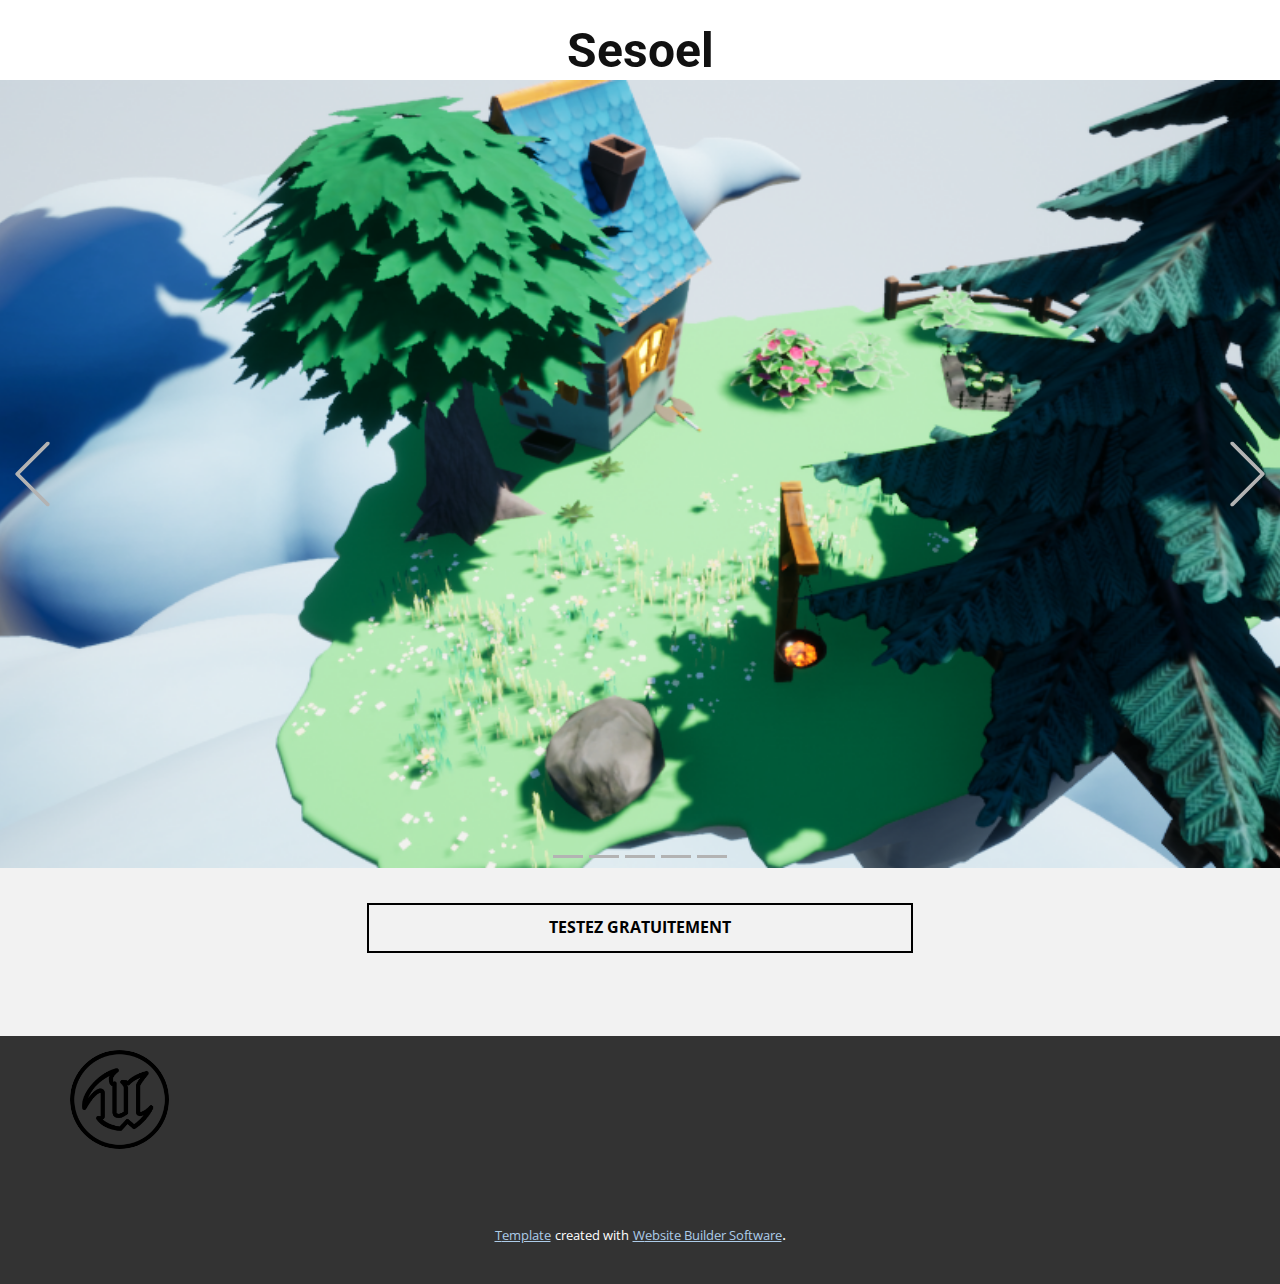
==== commit 4fc02eba: "Add files via upload" ====
--- a/index.html
+++ b/index.html
@@ -13,9 +13,6 @@
     <script class="u-script" type="text/javascript" src="nicepage.js" defer=""></script>
     <meta name="generator" content="Nicepage 4.8.2, nicepage.com">
     <link id="u-theme-google-font" rel="stylesheet" href="https://fonts.googleapis.com/css?family=Roboto:100,100i,300,300i,400,400i,500,500i,700,700i,900,900i|Open+Sans:300,300i,400,400i,500,500i,600,600i,700,700i,800,800i">
-    <link id="u-page-google-font" rel="stylesheet" href="https://fonts.googleapis.com/css?family=Lekton:400,400i,700">
-    
-    
     
     
     
@@ -30,109 +27,60 @@
     <meta property="og:title" content="Accueil">
     <meta property="og:type" content="website">
   </head>
-  <body data-home-page="Accueil.html" data-home-page-title="Accueil" class="u-body u-xl-mode"><header class="u-clearfix u-header u-header" id="sec-edee"><div class="u-clearfix u-sheet u-sheet-1">
-        <img class="u-image u-image-default u-preserve-proportions u-image-1" src="images/SeekPng.com_unreal-engine-4-logo_4578991.png" alt="" data-image-width="1462" data-image-height="1462" data-href="Accueil.html" data-page-id="134110935">
-        <h1 class="u-custom-font u-text u-text-default u-text-1"> Sesoel</h1>
-        <nav class="u-menu u-menu-dropdown u-offcanvas u-menu-1">
-          <div class="menu-collapse" style="font-size: 1rem; letter-spacing: 0px;">
-            <a class="u-button-style u-custom-left-right-menu-spacing u-custom-padding-bottom u-custom-top-bottom-menu-spacing u-nav-link u-text-active-palette-1-base u-text-hover-palette-2-base" href="#">
-              <svg class="u-svg-link" viewBox="0 0 24 24"><use xmlns:xlink="http://www.w3.org/1999/xlink" xlink:href="#menu-hamburger"></use></svg>
-              <svg class="u-svg-content" version="1.1" id="menu-hamburger" viewBox="0 0 16 16" x="0px" y="0px" xmlns:xlink="http://www.w3.org/1999/xlink" xmlns="http://www.w3.org/2000/svg"><g><rect y="1" width="16" height="2"></rect><rect y="7" width="16" height="2"></rect><rect y="13" width="16" height="2"></rect>
-</g></svg>
-            </a>
-          </div>
-          <div class="u-custom-menu u-nav-container">
-            <ul class="u-nav u-unstyled u-nav-1"><li class="u-nav-item"><a class="u-button-style u-nav-link u-text-active-palette-1-base u-text-hover-palette-2-base" href="Accueil.html" style="padding: 10px 20px;">Accueil</a>
-</li><li class="u-nav-item"><a class="u-button-style u-nav-link u-text-active-palette-1-base u-text-hover-palette-2-base" href="A-propos.html" style="padding: 10px 20px;">A propos</a>
-</li><li class="u-nav-item"><a class="u-button-style u-nav-link u-text-active-palette-1-base u-text-hover-palette-2-base" href="Téléchargez.html" target="_blank" style="padding: 10px 20px;">Téléchargez</a>
-</li></ul>
-          </div>
-          <div class="u-custom-menu u-nav-container-collapse">
-            <div class="u-black u-container-style u-inner-container-layout u-opacity u-opacity-95 u-sidenav">
-              <div class="u-inner-container-layout u-sidenav-overflow">
-                <div class="u-menu-close"></div>
-                <ul class="u-align-center u-nav u-popupmenu-items u-unstyled u-nav-2"><li class="u-nav-item"><a class="u-button-style u-nav-link" href="Accueil.html">Accueil</a>
-</li><li class="u-nav-item"><a class="u-button-style u-nav-link" href="A-propos.html">A propos</a>
-</li><li class="u-nav-item"><a class="u-button-style u-nav-link" href="Téléchargez.html" target="_blank">Téléchargez</a>
-</li></ul>
-              </div>
-            </div>
-            <div class="u-black u-menu-overlay u-opacity u-opacity-70"></div>
-          </div>
-        </nav>
+  <body data-home-page="Accueil.html" data-home-page-title="Accueil" class="u-body u-overlap u-white u-xl-mode"><header class="u-clearfix u-header u-header" id="sec-edee"><div class="u-clearfix u-sheet u-sheet-1">
+        <h3 class="u-headline u-text u-text-default u-text-1">
+          <a href="/">Sesoel</a>
+        </h3>
       </div></header>
     <section class="u-align-center u-clearfix u-section-1" id="sec-f9a4">
-      <div class="u-clearfix u-sheet u-sheet-1">
-        <h5 class="u-text u-text-default u-text-1">DÉveloppement d'un jeu sous unreal engine 4.</h5>
-        <h1 class="u-text u-text-default u-text-2">Un jeu de platform.</h1>
-        <p class="u-text u-text-3">Actuellement, je développe un jeu sous unreal engine 4, seul. Ce sera un jeu de platform avec diverses mécaniques. Le but de ce jeu est de seulement progresser sur le moteur. Je metterai le jeu disponible sur le site avec différentes versions.</p>
-        <h3 class="u-text u-text-4">Vous pouvez trouvez ci-dessous quelques illustrations du développement.<br>
-        </h3>
-      </div>
-    </section>
-    <section class="u-align-center u-clearfix u-grey-5 u-section-2" id="sec-fca4">
       <div class="u-align-left u-clearfix u-sheet u-sheet-1"></div>
     </section>
-    <section class="u-clearfix u-grey-5 u-section-3" id="sec-347c">
-      <div class="u-clearfix u-sheet u-sheet-1">
-        <div class="u-clearfix u-expanded-width u-gutter-10 u-layout-wrap u-layout-wrap-1">
-          <div class="u-layout" style="">
-            <div class="u-layout-row" style="">
-              <div class="u-container-style u-layout-cell u-left-cell u-size-30 u-size-xs-60 u-layout-cell-1" src="">
-                <div class="u-container-layout u-valign-middle u-container-layout-1">
-                  <h2 class="u-align-center u-text u-text-default u-text-1">Premier niveau</h2>
-                  <p class="u-align-center u-text u-text-2">Tout d'abord, le premier niveau, c'est évidemment.&nbsp;<br>(il y a un menu mais pas encore terminé)<br>Ce premier niveau est un tutoriel apprenant à sauter, utiliser les pouvoirs ect...<br>Ce tutoriel est présent car ce jeu sera assez dur.&nbsp;
-                  </p>
-                  <a href="#" class="u-btn u-btn-round u-button-style u-radius-50 u-btn-1">En apprendre plus</a>
-                </div>
-              </div>
-              <div class="u-align-center u-container-style u-image u-layout-cell u-right-cell u-size-30 u-size-xs-60 u-image-1" src="" data-image-width="1047" data-image-height="499">
-                <div class="u-container-layout u-container-layout-2" src=""></div>
-              </div>
-            </div>
+    <section class="u-carousel u-slide u-block-8150-1" id="carousel_bef6" data-interval="5000" data-u-ride="carousel">
+      <ol class="u-absolute-hcenter u-carousel-indicators u-block-8150-2">
+        <li data-u-target="#carousel_bef6" data-u-slide-to="0" class="u-active u-grey-30"></li>
+        <li data-u-target="#carousel_bef6" class="u-grey-30" data-u-slide-to="1"></li>
+        <li data-u-target="#carousel_bef6" class="u-grey-30" data-u-slide-to="2"></li>
+        <li data-u-target="#carousel_bef6" class="u-grey-30" data-u-slide-to="3"></li>
+        <li data-u-target="#carousel_bef6" class="u-grey-30" data-u-slide-to="4"></li>
+      </ol>
+      <div class="u-carousel-inner" role="listbox">
+        <div class="u-active u-align-center u-carousel-item u-clearfix u-image u-section-2-1" data-image-width="873" data-image-height="492">
+          <div class="u-align-left u-clearfix u-sheet u-sheet-1"></div>
+        </div>
+        <div class="u-align-center u-carousel-item u-clearfix u-image u-shading u-section-2-2" src="" data-image-width="958" data-image-height="485">
+          <div class="u-clearfix u-sheet u-sheet-1">
+            <h1 class="u-text u-text-default u-title u-text-1">Unreal Engine 4</h1>
           </div>
         </div>
-      </div>
-    </section>
-    <section class="u-align-center u-clearfix u-section-4" id="sec-b304">
-      <div class="u-clearfix u-expanded-width u-gutter-0 u-layout-wrap u-layout-wrap-1">
-        <div class="u-gutter-0 u-layout">
-          <div class="u-layout-row">
-            <div class="u-size-20 u-size-30-md">
-              <div class="u-layout-row">
-                <div class="u-align-left u-container-style u-image u-layout-cell u-left-cell u-size-60 u-image-1" src="" data-image-width="443" data-image-height="566">
-                  <div class="u-container-layout u-valign-middle u-container-layout-1" src=""></div>
-                </div>
-              </div>
-            </div>
-            <div class="u-size-20 u-size-30-md">
-              <div class="u-layout-col">
-                <div class="u-align-left u-container-style u-image u-layout-cell u-size-30 u-image-2" src="" data-image-width="958" data-image-height="485">
-                  <div class="u-container-layout u-valign-middle u-container-layout-2" src=""></div>
-                </div>
-                <div class="u-align-left u-container-style u-image u-layout-cell u-size-30 u-image-3" src="" data-image-width="865" data-image-height="471">
-                  <div class="u-container-layout u-valign-middle u-container-layout-3" src=""></div>
-                </div>
-              </div>
-            </div>
-            <div class="u-size-20 u-size-60-md">
-              <div class="u-layout-row">
-                <div class="u-align-left u-container-style u-grey-5 u-layout-cell u-right-cell u-size-60 u-layout-cell-4">
-                  <div class="u-container-layout u-valign-middle u-container-layout-4">
-                    <h3 class="u-text u-text-1">Deuxième niveau</h3>
-                    <p class="u-text u-text-2">Bon, je ne vais pas tout vous présentez mais je vais déjà commencez par les deux premiers niveaux. Ici, rien ne change. Juste un pouvoir en plus, la force. Celle-ci permettera de pouvoir bouger des objets très lourds.</p>
-                  </div>
-                </div>
-              </div>
-            </div>
-          </div>
+        <div class="u-align-center u-carousel-item u-clearfix u-image u-shading u-section-2-3" src="" data-image-width="1600" data-image-height="869">
+          <div class="u-align-left u-clearfix u-sheet u-sheet-1"></div>
+        </div>
+        <div class="u-align-center u-carousel-item u-clearfix u-image u-section-2-4" data-image-width="1600" data-image-height="872">
+          <div class="u-align-left u-clearfix u-sheet u-sheet-1"></div>
+        </div>
+        <div class="u-align-center u-carousel-item u-clearfix u-image u-section-2-5" data-image-width="1600" data-image-height="873">
+          <div class="u-align-left u-clearfix u-sheet u-sheet-1"></div>
         </div>
       </div>
+      <a class="u-absolute-vcenter u-carousel-control u-carousel-control-prev u-text-grey-30 u-block-8150-3" href="#carousel_bef6" role="button" data-u-slide="prev">
+        <span aria-hidden="true">
+          <svg viewBox="0 0 477.175 477.175"><path d="M145.188,238.575l215.5-215.5c5.3-5.3,5.3-13.8,0-19.1s-13.8-5.3-19.1,0l-225.1,225.1c-5.3,5.3-5.3,13.8,0,19.1l225.1,225
+                    c2.6,2.6,6.1,4,9.5,4s6.9-1.3,9.5-4c5.3-5.3,5.3-13.8,0-19.1L145.188,238.575z"></path></svg>
+        </span>
+        <span class="sr-only">Previous</span>
+      </a>
+      <a class="u-absolute-vcenter u-carousel-control u-carousel-control-next u-text-grey-30 u-block-8150-4" href="#carousel_bef6" role="button" data-u-slide="next">
+        <span aria-hidden="true">
+          <svg viewBox="0 0 477.175 477.175"><path d="M360.731,229.075l-225.1-225.1c-5.3-5.3-13.8-5.3-19.1,0s-5.3,13.8,0,19.1l215.5,215.5l-215.5,215.5
+                    c-5.3,5.3-5.3,13.8,0,19.1c2.6,2.6,6.1,4,9.5,4c3.4,0,6.9-1.3,9.5-4l225.1-225.1C365.931,242.875,365.931,234.275,360.731,229.075z"></path></svg>
+        </span>
+        <span class="sr-only">Next</span>
+      </a>
     </section>
-    <section class="u-clearfix u-grey-5 u-section-5" id="sec-ba80">
-      <div class="u-clearfix u-sheet u-sheet-1">
-        <h3 class="u-text u-text-1">Pour finir,</h3>
-        <p class="u-text u-text-2">Le jeu aura un lobby entre plusieurs niveau pour dépensez les coins que le joueur aura accumulés au cours des niveaux. Le jeu est déjà disponible mais il a encore beaucoup de bug et est très court ! Patientez !</p>
+    <section class="u-align-center u-clearfix u-grey-5 u-section-3" id="sec-fca4">
+      <div class="u-align-left u-clearfix u-sheet u-sheet-1">
+        <a href="Téléchargez.html" data-page-id="2855610876" class="u-border-2 u-border-black u-border-hover-black u-btn u-button-style u-hover-palette-1-base u-none u-text-hover-white u-btn-1">Testez gratuitement<br>
+        </a>
       </div>
     </section>
     
--- a/nicepage.css
+++ b/nicepage.css
@@ -21416,12 +21416,12 @@
 .u-container-layout.u-container-layout.u-color-1-dark-3:before,
 .u-table-alt-color-1-dark-3 tr:nth-child(even) {
   color: #ffffff;
-  background-color: #333129;
+  background-color: #292e33;
 }
 .u-button-style.u-color-1-dark-3,
 .u-button-style.u-color-1-dark-3[class*="u-border-"] {
   color: #ffffff !important;
-  background-color: #333129 !important;
+  background-color: #292e33 !important;
 }
 .u-button-style.u-color-1-dark-3:hover,
 .u-button-style.u-color-1-dark-3[class*="u-border-"]:hover,
@@ -21434,7 +21434,7 @@
 li.active > .u-button-style.u-button-style.u-color-1-dark-3,
 li.active > .u-button-style.u-button-style.u-color-1-dark-3[class*="u-border-"] {
   color: #ffffff !important;
-  background-color: #2e2c25 !important;
+  background-color: #25292e !important;
 }
 .u-hover-color-1-dark-3:hover,
 .u-hover-color-1-dark-3[class*="u-border-"]:hover,
@@ -21457,10 +21457,10 @@
 li.active > a.u-button-style.u-button-style.u-active-color-1-dark-3,
 li.active > a.u-button-style.u-button-style.u-active-color-1-dark-3[class*="u-border-"] {
   color: #ffffff !important;
-  background-color: #333129 !important;
+  background-color: #292e33 !important;
 }
 a.u-link.u-hover-color-1-dark-3:hover {
-  color: #333129 !important;
+  color: #292e33 !important;
 }
 .u-color-1-dark-2,
 .u-body.u-color-1-dark-2,
@@ -21469,12 +21469,12 @@
 .u-container-layout.u-container-layout.u-color-1-dark-2:before,
 .u-table-alt-color-1-dark-2 tr:nth-child(even) {
   color: #ffffff;
-  background-color: #72683f;
+  background-color: #425465;
 }
 .u-button-style.u-color-1-dark-2,
 .u-button-style.u-color-1-dark-2[class*="u-border-"] {
   color: #ffffff !important;
-  background-color: #72683f !important;
+  background-color: #425465 !important;
 }
 .u-button-style.u-color-1-dark-2:hover,
 .u-button-style.u-color-1-dark-2[class*="u-border-"]:hover,
@@ -21487,7 +21487,7 @@
 li.active > .u-button-style.u-button-style.u-color-1-dark-2,
 li.active > .u-button-style.u-button-style.u-color-1-dark-2[class*="u-border-"] {
   color: #ffffff !important;
-  background-color: #675e39 !important;
+  background-color: #3b4c5b !important;
 }
 .u-hover-color-1-dark-2:hover,
 .u-hover-color-1-dark-2[class*="u-border-"]:hover,
@@ -21510,10 +21510,10 @@
 li.active > a.u-button-style.u-button-style.u-active-color-1-dark-2,
 li.active > a.u-button-style.u-button-style.u-active-color-1-dark-2[class*="u-border-"] {
   color: #ffffff !important;
-  background-color: #72683f !important;
+  background-color: #425465 !important;
 }
 a.u-link.u-hover-color-1-dark-2:hover {
-  color: #72683f !important;
+  color: #425465 !important;
 }
 .u-color-1-dark-1,
 .u-body.u-color-1-dark-1,
@@ -21522,12 +21522,12 @@
 .u-container-layout.u-container-layout.u-color-1-dark-1:before,
 .u-table-alt-color-1-dark-1 tr:nth-child(even) {
   color: #ffffff;
-  background-color: #b29a36;
+  background-color: #4c7397;
 }
 .u-button-style.u-color-1-dark-1,
 .u-button-style.u-color-1-dark-1[class*="u-border-"] {
   color: #ffffff !important;
-  background-color: #b29a36 !important;
+  background-color: #4c7397 !important;
 }
 .u-button-style.u-color-1-dark-1:hover,
 .u-button-style.u-color-1-dark-1[class*="u-border-"]:hover,
@@ -21540,7 +21540,7 @@
 li.active > .u-button-style.u-button-style.u-color-1-dark-1,
 li.active > .u-button-style.u-button-style.u-color-1-dark-1[class*="u-border-"] {
   color: #ffffff !important;
-  background-color: #a08b31 !important;
+  background-color: #446888 !important;
 }
 .u-hover-color-1-dark-1:hover,
 .u-hover-color-1-dark-1[class*="u-border-"]:hover,
@@ -21563,10 +21563,10 @@
 li.active > a.u-button-style.u-button-style.u-active-color-1-dark-1,
 li.active > a.u-button-style.u-button-style.u-active-color-1-dark-1[class*="u-border-"] {
   color: #ffffff !important;
-  background-color: #b29a36 !important;
+  background-color: #4c7397 !important;
 }
 a.u-link.u-hover-color-1-dark-1:hover {
-  color: #b29a36 !important;
+  color: #4c7397 !important;
 }
 .u-color-1,
 .u-body.u-color-1,
@@ -21574,13 +21574,13 @@
 .u-container-style.u-color-1:before,
 .u-container-layout.u-container-layout.u-color-1:before,
 .u-table-alt-color-1 tr:nth-child(even) {
-  color: #111111;
-  background-color: #f1c50e;
+  color: #ffffff;
+  background-color: #478ac9;
 }
 .u-button-style.u-color-1,
 .u-button-style.u-color-1[class*="u-border-"] {
-  color: #111111 !important;
-  background-color: #f1c50e !important;
+  color: #ffffff !important;
+  background-color: #478ac9 !important;
 }
 .u-button-style.u-color-1:hover,
 .u-button-style.u-color-1[class*="u-border-"]:hover,
@@ -21592,8 +21592,8 @@
 .u-button-style.u-button-style.u-color-1[class*="u-border-"].active,
 li.active > .u-button-style.u-button-style.u-color-1,
 li.active > .u-button-style.u-button-style.u-color-1[class*="u-border-"] {
-  color: #111111 !important;
-  background-color: #d9b10d !important;
+  color: #ffffff !important;
+  background-color: #387cbd !important;
 }
 .u-hover-color-1:hover,
 .u-hover-color-1[class*="u-border-"]:hover,
@@ -21615,11 +21615,11 @@
 a.u-button-style.u-button-style.active > .u-active-color-1[class*="u-border-"],
 li.active > a.u-button-style.u-button-style.u-active-color-1,
 li.active > a.u-button-style.u-button-style.u-active-color-1[class*="u-border-"] {
-  color: #111111 !important;
-  background-color: #f1c50e !important;
+  color: #ffffff !important;
+  background-color: #478ac9 !important;
 }
 a.u-link.u-hover-color-1:hover {
-  color: #f1c50e !important;
+  color: #478ac9 !important;
 }
 .u-color-1-light-1,
 .u-body.u-color-1-light-1,
@@ -21627,13 +21627,13 @@
 .u-container-style.u-color-1-light-1:before,
 .u-container-layout.u-container-layout.u-color-1-light-1:before,
 .u-table-alt-color-1-light-1 tr:nth-child(even) {
-  color: #111111;
-  background-color: #f5d654;
+  color: #ffffff;
+  background-color: #77aad9;
 }
 .u-button-style.u-color-1-light-1,
 .u-button-style.u-color-1-light-1[class*="u-border-"] {
-  color: #111111 !important;
-  background-color: #f5d654 !important;
+  color: #ffffff !important;
+  background-color: #77aad9 !important;
 }
 .u-button-style.u-color-1-light-1:hover,
 .u-button-style.u-color-1-light-1[class*="u-border-"]:hover,
@@ -21645,8 +21645,8 @@
 .u-button-style.u-button-style.u-color-1-light-1[class*="u-border-"].active,
 li.active > .u-button-style.u-button-style.u-color-1-light-1,
 li.active > .u-button-style.u-button-style.u-color-1-light-1[class*="u-border-"] {
-  color: #111111 !important;
-  background-color: #f3cf35 !important;
+  color: #ffffff !important;
+  background-color: #5d9ad2 !important;
 }
 .u-hover-color-1-light-1:hover,
 .u-hover-color-1-light-1[class*="u-border-"]:hover,
@@ -21668,11 +21668,11 @@
 a.u-button-style.u-button-style.active > .u-active-color-1-light-1[class*="u-border-"],
 li.active > a.u-button-style.u-button-style.u-active-color-1-light-1,
 li.active > a.u-button-style.u-button-style.u-active-color-1-light-1[class*="u-border-"] {
-  color: #111111 !important;
-  background-color: #f5d654 !important;
+  color: #ffffff !important;
+  background-color: #77aad9 !important;
 }
 a.u-link.u-hover-color-1-light-1:hover {
-  color: #f5d654 !important;
+  color: #77aad9 !important;
 }
 .u-color-1-light-2,
 .u-body.u-color-1-light-2,
@@ -21681,12 +21681,12 @@
 .u-container-layout.u-container-layout.u-color-1-light-2:before,
 .u-table-alt-color-1-light-2 tr:nth-child(even) {
   color: #111111;
-  background-color: #f9e79b;
+  background-color: #adcce9;
 }
 .u-button-style.u-color-1-light-2,
 .u-button-style.u-color-1-light-2[class*="u-border-"] {
   color: #111111 !important;
-  background-color: #f9e79b !important;
+  background-color: #adcce9 !important;
 }
 .u-button-style.u-color-1-light-2:hover,
 .u-button-style.u-color-1-light-2[class*="u-border-"]:hover,
@@ -21699,7 +21699,7 @@
 li.active > .u-button-style.u-button-style.u-color-1-light-2,
 li.active > .u-button-style.u-button-style.u-color-1-light-2[class*="u-border-"] {
   color: #111111 !important;
-  background-color: #f7de75 !important;
+  background-color: #8db8e0 !important;
 }
 .u-hover-color-1-light-2:hover,
 .u-hover-color-1-light-2[class*="u-border-"]:hover,
@@ -21722,10 +21722,10 @@
 li.active > a.u-button-style.u-button-style.u-active-color-1-light-2,
 li.active > a.u-button-style.u-button-style.u-active-color-1-light-2[class*="u-border-"] {
   color: #111111 !important;
-  background-color: #f9e79b !important;
+  background-color: #adcce9 !important;
 }
 a.u-link.u-hover-color-1-light-2:hover {
-  color: #f9e79b !important;
+  color: #adcce9 !important;
 }
 .u-color-1-light-3,
 .u-body.u-color-1-light-3,
@@ -21734,12 +21734,12 @@
 .u-container-layout.u-container-layout.u-color-1-light-3:before,
 .u-table-alt-color-1-light-3 tr:nth-child(even) {
   color: #111111;
-  background-color: #fef9e6;
+  background-color: #e9f2fa;
 }
 .u-button-style.u-color-1-light-3,
 .u-button-style.u-color-1-light-3[class*="u-border-"] {
   color: #111111 !important;
-  background-color: #fef9e6 !important;
+  background-color: #e9f2fa !important;
 }
 .u-button-style.u-color-1-light-3:hover,
 .u-button-style.u-color-1-light-3[class*="u-border-"]:hover,
@@ -21752,7 +21752,7 @@
 li.active > .u-button-style.u-button-style.u-color-1-light-3,
 li.active > .u-button-style.u-button-style.u-color-1-light-3[class*="u-border-"] {
   color: #111111 !important;
-  background-color: #fceeb7 !important;
+  background-color: #c2dbf1 !important;
 }
 .u-hover-color-1-light-3:hover,
 .u-hover-color-1-light-3[class*="u-border-"]:hover,
@@ -21775,10 +21775,10 @@
 li.active > a.u-button-style.u-button-style.u-active-color-1-light-3,
 li.active > a.u-button-style.u-button-style.u-active-color-1-light-3[class*="u-border-"] {
   color: #111111 !important;
-  background-color: #fef9e6 !important;
+  background-color: #e9f2fa !important;
 }
 a.u-link.u-hover-color-1-light-3:hover {
-  color: #fef9e6 !important;
+  color: #e9f2fa !important;
 }
 .u-color-1-base,
 .u-body.u-color-1-base,
@@ -21786,13 +21786,13 @@
 .u-container-style.u-color-1-base:before,
 .u-container-layout.u-container-layout.u-color-1-base:before,
 .u-table-alt-color-1-base tr:nth-child(even) {
-  color: #111111;
-  background-color: #f1c50e;
+  color: #ffffff;
+  background-color: #478ac9;
 }
 .u-button-style.u-color-1-base,
 .u-button-style.u-color-1-base[class*="u-border-"] {
-  color: #111111 !important;
-  background-color: #f1c50e !important;
+  color: #ffffff !important;
+  background-color: #478ac9 !important;
 }
 .u-button-style.u-color-1-base:hover,
 .u-button-style.u-color-1-base[class*="u-border-"]:hover,
@@ -21804,8 +21804,8 @@
 .u-button-style.u-button-style.u-color-1-base[class*="u-border-"].active,
 li.active > .u-button-style.u-button-style.u-color-1-base,
 li.active > .u-button-style.u-button-style.u-color-1-base[class*="u-border-"] {
-  color: #111111 !important;
-  background-color: #d9b10d !important;
+  color: #ffffff !important;
+  background-color: #387cbd !important;
 }
 .u-hover-color-1-base:hover,
 .u-hover-color-1-base[class*="u-border-"]:hover,
@@ -21827,11 +21827,11 @@
 a.u-button-style.u-button-style.active > .u-active-color-1-base[class*="u-border-"],
 li.active > a.u-button-style.u-button-style.u-active-color-1-base,
 li.active > a.u-button-style.u-button-style.u-active-color-1-base[class*="u-border-"] {
-  color: #111111 !important;
-  background-color: #f1c50e !important;
+  color: #ffffff !important;
+  background-color: #478ac9 !important;
 }
 a.u-link.u-hover-color-1-base:hover {
-  color: #f1c50e !important;
+  color: #478ac9 !important;
 }
 .u-color-2-dark-3,
 .u-body.u-color-2-dark-3,
@@ -21840,12 +21840,12 @@
 .u-container-layout.u-container-layout.u-color-2-dark-3:before,
 .u-table-alt-color-2-dark-3 tr:nth-child(even) {
   color: #ffffff;
-  background-color: #293332;
+  background-color: #332929;
 }
 .u-button-style.u-color-2-dark-3,
 .u-button-style.u-color-2-dark-3[class*="u-border-"] {
   color: #ffffff !important;
-  background-color: #293332 !important;
+  background-color: #332929 !important;
 }
 .u-button-style.u-color-2-dark-3:hover,
 .u-button-style.u-color-2-dark-3[class*="u-border-"]:hover,
@@ -21858,7 +21858,7 @@
 li.active > .u-button-style.u-button-style.u-color-2-dark-3,
 li.active > .u-button-style.u-button-style.u-color-2-dark-3[class*="u-border-"] {
   color: #ffffff !important;
-  background-color: #252e2d !important;
+  background-color: #2e2525 !important;
 }
 .u-hover-color-2-dark-3:hover,
 .u-hover-color-2-dark-3[class*="u-border-"]:hover,
@@ -21881,10 +21881,10 @@
 li.active > a.u-button-style.u-button-style.u-active-color-2-dark-3,
 li.active > a.u-button-style.u-button-style.u-active-color-2-dark-3[class*="u-border-"] {
   color: #ffffff !important;
-  background-color: #293332 !important;
+  background-color: #332929 !important;
 }
 a.u-link.u-hover-color-2-dark-3:hover {
-  color: #293332 !important;
+  color: #332929 !important;
 }
 .u-color-2-dark-2,
 .u-body.u-color-2-dark-2,
@@ -21893,12 +21893,12 @@
 .u-container-layout.u-container-layout.u-color-2-dark-2:before,
 .u-table-alt-color-2-dark-2 tr:nth-child(even) {
   color: #ffffff;
-  background-color: #41807c;
+  background-color: #6b4748;
 }
 .u-button-style.u-color-2-dark-2,
 .u-button-style.u-color-2-dark-2[class*="u-border-"] {
   color: #ffffff !important;
-  background-color: #41807c !important;
+  background-color: #6b4748 !important;
 }
 .u-button-style.u-color-2-dark-2:hover,
 .u-button-style.u-color-2-dark-2[class*="u-border-"]:hover,
@@ -21911,7 +21911,7 @@
 li.active > .u-button-style.u-button-style.u-color-2-dark-2,
 li.active > .u-button-style.u-button-style.u-color-2-dark-2[class*="u-border-"] {
   color: #ffffff !important;
-  background-color: #3a7370 !important;
+  background-color: #604041 !important;
 }
 .u-hover-color-2-dark-2:hover,
 .u-hover-color-2-dark-2[class*="u-border-"]:hover,
@@ -21934,10 +21934,10 @@
 li.active > a.u-button-style.u-button-style.u-active-color-2-dark-2,
 li.active > a.u-button-style.u-button-style.u-active-color-2-dark-2[class*="u-border-"] {
   color: #ffffff !important;
-  background-color: #41807c !important;
+  background-color: #6b4748 !important;
 }
 a.u-link.u-hover-color-2-dark-2:hover {
-  color: #41807c !important;
+  color: #6b4748 !important;
 }
 .u-color-2-dark-1,
 .u-body.u-color-2-dark-1,
@@ -21946,12 +21946,12 @@
 .u-container-layout.u-container-layout.u-color-2-dark-1:before,
 .u-table-alt-color-2-dark-1 tr:nth-child(even) {
   color: #ffffff;
-  background-color: #2cccc4;
+  background-color: #a35559;
 }
 .u-button-style.u-color-2-dark-1,
 .u-button-style.u-color-2-dark-1[class*="u-border-"] {
   color: #ffffff !important;
-  background-color: #2cccc4 !important;
+  background-color: #a35559 !important;
 }
 .u-button-style.u-color-2-dark-1:hover,
 .u-button-style.u-color-2-dark-1[class*="u-border-"]:hover,
@@ -21964,7 +21964,7 @@
 li.active > .u-button-style.u-button-style.u-color-2-dark-1,
 li.active > .u-button-style.u-button-style.u-color-2-dark-1[class*="u-border-"] {
   color: #ffffff !important;
-  background-color: #28b8b0 !important;
+  background-color: #934c50 !important;
 }
 .u-hover-color-2-dark-1:hover,
 .u-hover-color-2-dark-1[class*="u-border-"]:hover,
@@ -21987,10 +21987,10 @@
 li.active > a.u-button-style.u-button-style.u-active-color-2-dark-1,
 li.active > a.u-button-style.u-button-style.u-active-color-2-dark-1[class*="u-border-"] {
   color: #ffffff !important;
-  background-color: #2cccc4 !important;
+  background-color: #a35559 !important;
 }
 a.u-link.u-hover-color-2-dark-1:hover {
-  color: #2cccc4 !important;
+  color: #a35559 !important;
 }
 .u-color-2,
 .u-body.u-color-2,
@@ -21998,13 +21998,13 @@
 .u-container-style.u-color-2:before,
 .u-container-layout.u-container-layout.u-color-2:before,
 .u-table-alt-color-2 tr:nth-child(even) {
-  color: #111111;
-  background-color: #3be8e0;
+  color: #ffffff;
+  background-color: #db545a;
 }
 .u-button-style.u-color-2,
 .u-button-style.u-color-2[class*="u-border-"] {
-  color: #111111 !important;
-  background-color: #3be8e0 !important;
+  color: #ffffff !important;
+  background-color: #db545a !important;
 }
 .u-button-style.u-color-2:hover,
 .u-button-style.u-color-2[class*="u-border-"]:hover,
@@ -22016,8 +22016,8 @@
 .u-button-style.u-button-style.u-color-2[class*="u-border-"].active,
 li.active > .u-button-style.u-button-style.u-color-2,
 li.active > .u-button-style.u-button-style.u-color-2[class*="u-border-"] {
-  color: #111111 !important;
-  background-color: #21e5dc !important;
+  color: #ffffff !important;
+  background-color: #d63b42 !important;
 }
 .u-hover-color-2:hover,
 .u-hover-color-2[class*="u-border-"]:hover,
@@ -22039,11 +22039,11 @@
 a.u-button-style.u-button-style.active > .u-active-color-2[class*="u-border-"],
 li.active > a.u-button-style.u-button-style.u-active-color-2,
 li.active > a.u-button-style.u-button-style.u-active-color-2[class*="u-border-"] {
-  color: #111111 !important;
-  background-color: #3be8e0 !important;
+  color: #ffffff !important;
+  background-color: #db545a !important;
 }
 a.u-link.u-hover-color-2:hover {
-  color: #3be8e0 !important;
+  color: #db545a !important;
 }
 .u-color-2-light-1,
 .u-body.u-color-2-light-1,
@@ -22051,13 +22051,13 @@
 .u-container-style.u-color-2-light-1:before,
 .u-container-layout.u-container-layout.u-color-2-light-1:before,
 .u-table-alt-color-2-light-1 tr:nth-child(even) {
-  color: #111111;
-  background-color: #72efe9;
+  color: #ffffff;
+  background-color: #e68387;
 }
 .u-button-style.u-color-2-light-1,
 .u-button-style.u-color-2-light-1[class*="u-border-"] {
-  color: #111111 !important;
-  background-color: #72efe9 !important;
+  color: #ffffff !important;
+  background-color: #e68387 !important;
 }
 .u-button-style.u-color-2-light-1:hover,
 .u-button-style.u-color-2-light-1[class*="u-border-"]:hover,
@@ -22069,8 +22069,8 @@
 .u-button-style.u-button-style.u-color-2-light-1[class*="u-border-"].active,
 li.active > .u-button-style.u-button-style.u-color-2-light-1,
 li.active > .u-button-style.u-button-style.u-color-2-light-1[class*="u-border-"] {
-  color: #111111 !important;
-  background-color: #52ebe4 !important;
+  color: #ffffff !important;
+  background-color: #e0656a !important;
 }
 .u-hover-color-2-light-1:hover,
 .u-hover-color-2-light-1[class*="u-border-"]:hover,
@@ -22092,11 +22092,11 @@
 a.u-button-style.u-button-style.active > .u-active-color-2-light-1[class*="u-border-"],
 li.active > a.u-button-style.u-button-style.u-active-color-2-light-1,
 li.active > a.u-button-style.u-button-style.u-active-color-2-light-1[class*="u-border-"] {
-  color: #111111 !important;
-  background-color: #72efe9 !important;
+  color: #ffffff !important;
+  background-color: #e68387 !important;
 }
 a.u-link.u-hover-color-2-light-1:hover {
-  color: #72efe9 !important;
+  color: #e68387 !important;
 }
 .u-color-2-light-2,
 .u-body.u-color-2-light-2,
@@ -22105,12 +22105,12 @@
 .u-container-layout.u-container-layout.u-color-2-light-2:before,
 .u-table-alt-color-2-light-2 tr:nth-child(even) {
   color: #111111;
-  background-color: #adf6f2;
+  background-color: #f1b5b8;
 }
 .u-button-style.u-color-2-light-2,
 .u-button-style.u-color-2-light-2[class*="u-border-"] {
   color: #111111 !important;
-  background-color: #adf6f2 !important;
+  background-color: #f1b5b8 !important;
 }
 .u-button-style.u-color-2-light-2:hover,
 .u-button-style.u-color-2-light-2[class*="u-border-"]:hover,
@@ -22123,7 +22123,7 @@
 li.active > .u-button-style.u-button-style.u-color-2-light-2,
 li.active > .u-button-style.u-button-style.u-color-2-light-2[class*="u-border-"] {
   color: #111111 !important;
-  background-color: #87f2ec !important;
+  background-color: #ea9296 !important;
 }
 .u-hover-color-2-light-2:hover,
 .u-hover-color-2-light-2[class*="u-border-"]:hover,
@@ -22146,10 +22146,10 @@
 li.active > a.u-button-style.u-button-style.u-active-color-2-light-2,
 li.active > a.u-button-style.u-button-style.u-active-color-2-light-2[class*="u-border-"] {
   color: #111111 !important;
-  background-color: #adf6f2 !important;
+  background-color: #f1b5b8 !important;
 }
 a.u-link.u-hover-color-2-light-2:hover {
-  color: #adf6f2 !important;
+  color: #f1b5b8 !important;
 }
 .u-color-2-light-3,
 .u-body.u-color-2-light-3,
@@ -22158,12 +22158,12 @@
 .u-container-layout.u-container-layout.u-color-2-light-3:before,
 .u-table-alt-color-2-light-3 tr:nth-child(even) {
   color: #111111;
-  background-color: #eafdfc;
+  background-color: #fbeced;
 }
 .u-button-style.u-color-2-light-3,
 .u-button-style.u-color-2-light-3[class*="u-border-"] {
   color: #111111 !important;
-  background-color: #eafdfc !important;
+  background-color: #fbeced !important;
 }
 .u-button-style.u-color-2-light-3:hover,
 .u-button-style.u-color-2-light-3[class*="u-border-"]:hover,
@@ -22176,7 +22176,7 @@
 li.active > .u-button-style.u-button-style.u-color-2-light-3,
 li.active > .u-button-style.u-button-style.u-color-2-light-3[class*="u-border-"] {
   color: #111111 !important;
-  background-color: #bef9f6 !important;
+  background-color: #f3c4c7 !important;
 }
 .u-hover-color-2-light-3:hover,
 .u-hover-color-2-light-3[class*="u-border-"]:hover,
@@ -22199,10 +22199,10 @@
 li.active > a.u-button-style.u-button-style.u-active-color-2-light-3,
 li.active > a.u-button-style.u-button-style.u-active-color-2-light-3[class*="u-border-"] {
   color: #111111 !important;
-  background-color: #eafdfc !important;
+  background-color: #fbeced !important;
 }
 a.u-link.u-hover-color-2-light-3:hover {
-  color: #eafdfc !important;
+  color: #fbeced !important;
 }
 .u-color-2-base,
 .u-body.u-color-2-base,
@@ -22211,12 +22211,12 @@
 .u-container-layout.u-container-layout.u-color-2-base:before,
 .u-table-alt-color-2-base tr:nth-child(even) {
   color: #ffffff;
-  background-color: #2cccc4;
+  background-color: #db545a;
 }
 .u-button-style.u-color-2-base,
 .u-button-style.u-color-2-base[class*="u-border-"] {
   color: #ffffff !important;
-  background-color: #2cccc4 !important;
+  background-color: #db545a !important;
 }
 .u-button-style.u-color-2-base:hover,
 .u-button-style.u-color-2-base[class*="u-border-"]:hover,
@@ -22229,7 +22229,7 @@
 li.active > .u-button-style.u-button-style.u-color-2-base,
 li.active > .u-button-style.u-button-style.u-color-2-base[class*="u-border-"] {
   color: #ffffff !important;
-  background-color: #28b8b0 !important;
+  background-color: #d63b42 !important;
 }
 .u-hover-color-2-base:hover,
 .u-hover-color-2-base[class*="u-border-"]:hover,
@@ -22252,10 +22252,10 @@
 li.active > a.u-button-style.u-button-style.u-active-color-2-base,
 li.active > a.u-button-style.u-button-style.u-active-color-2-base[class*="u-border-"] {
   color: #ffffff !important;
-  background-color: #2cccc4 !important;
+  background-color: #db545a !important;
 }
 a.u-link.u-hover-color-2-base:hover {
-  color: #2cccc4 !important;
+  color: #db545a !important;
 }
 .u-color-3-dark-3,
 .u-body.u-color-3-dark-3,
@@ -22264,12 +22264,12 @@
 .u-container-layout.u-container-layout.u-color-3-dark-3:before,
 .u-table-alt-color-3-dark-3 tr:nth-child(even) {
   color: #ffffff;
-  background-color: #292d33;
+  background-color: #333129;
 }
 .u-button-style.u-color-3-dark-3,
 .u-button-style.u-color-3-dark-3[class*="u-border-"] {
   color: #ffffff !important;
-  background-color: #292d33 !important;
+  background-color: #333129 !important;
 }
 .u-button-style.u-color-3-dark-3:hover,
 .u-button-style.u-color-3-dark-3[class*="u-border-"]:hover,
@@ -22282,7 +22282,7 @@
 li.active > .u-button-style.u-button-style.u-color-3-dark-3,
 li.active > .u-button-style.u-button-style.u-color-3-dark-3[class*="u-border-"] {
   color: #ffffff !important;
-  background-color: #25292e !important;
+  background-color: #2e2c25 !important;
 }
 .u-hover-color-3-dark-3:hover,
 .u-hover-color-3-dark-3[class*="u-border-"]:hover,
@@ -22305,10 +22305,10 @@
 li.active > a.u-button-style.u-button-style.u-active-color-3-dark-3,
 li.active > a.u-button-style.u-button-style.u-active-color-3-dark-3[class*="u-border-"] {
   color: #ffffff !important;
-  background-color: #292d33 !important;
+  background-color: #333129 !important;
 }
 a.u-link.u-hover-color-3-dark-3:hover {
-  color: #292d33 !important;
+  color: #333129 !important;
 }
 .u-color-3-dark-2,
 .u-body.u-color-3-dark-2,
@@ -22317,12 +22317,12 @@
 .u-container-layout.u-container-layout.u-color-3-dark-2:before,
 .u-table-alt-color-3-dark-2 tr:nth-child(even) {
   color: #ffffff;
-  background-color: #555c66;
+  background-color: #72683f;
 }
 .u-button-style.u-color-3-dark-2,
 .u-button-style.u-color-3-dark-2[class*="u-border-"] {
   color: #ffffff !important;
-  background-color: #555c66 !important;
+  background-color: #72683f !important;
 }
 .u-button-style.u-color-3-dark-2:hover,
 .u-button-style.u-color-3-dark-2[class*="u-border-"]:hover,
@@ -22335,7 +22335,7 @@
 li.active > .u-button-style.u-button-style.u-color-3-dark-2,
 li.active > .u-button-style.u-button-style.u-color-3-dark-2[class*="u-border-"] {
   color: #ffffff !important;
-  background-color: #4d535c !important;
+  background-color: #675e39 !important;
 }
 .u-hover-color-3-dark-2:hover,
 .u-hover-color-3-dark-2[class*="u-border-"]:hover,
@@ -22358,10 +22358,10 @@
 li.active > a.u-button-style.u-button-style.u-active-color-3-dark-2,
 li.active > a.u-button-style.u-button-style.u-active-color-3-dark-2[class*="u-border-"] {
   color: #ffffff !important;
-  background-color: #555c66 !important;
+  background-color: #72683f !important;
 }
 a.u-link.u-hover-color-3-dark-2:hover {
-  color: #555c66 !important;
+  color: #72683f !important;
 }
 .u-color-3-dark-1,
 .u-body.u-color-3-dark-1,
@@ -22370,12 +22370,12 @@
 .u-container-layout.u-container-layout.u-color-3-dark-1:before,
 .u-table-alt-color-3-dark-1 tr:nth-child(even) {
   color: #ffffff;
-  background-color: #858e99;
+  background-color: #b29a36;
 }
 .u-button-style.u-color-3-dark-1,
 .u-button-style.u-color-3-dark-1[class*="u-border-"] {
   color: #ffffff !important;
-  background-color: #858e99 !important;
+  background-color: #b29a36 !important;
 }
 .u-button-style.u-color-3-dark-1:hover,
 .u-button-style.u-color-3-dark-1[class*="u-border-"]:hover,
@@ -22388,7 +22388,7 @@
 li.active > .u-button-style.u-button-style.u-color-3-dark-1,
 li.active > .u-button-style.u-button-style.u-color-3-dark-1[class*="u-border-"] {
   color: #ffffff !important;
-  background-color: #75808c !important;
+  background-color: #a08b31 !important;
 }
 .u-hover-color-3-dark-1:hover,
 .u-hover-color-3-dark-1[class*="u-border-"]:hover,
@@ -22411,10 +22411,10 @@
 li.active > a.u-button-style.u-button-style.u-active-color-3-dark-1,
 li.active > a.u-button-style.u-button-style.u-active-color-3-dark-1[class*="u-border-"] {
   color: #ffffff !important;
-  background-color: #858e99 !important;
+  background-color: #b29a36 !important;
 }
 a.u-link.u-hover-color-3-dark-1:hover {
-  color: #858e99 !important;
+  color: #b29a36 !important;
 }
 .u-color-3,
 .u-body.u-color-3,
@@ -22423,12 +22423,12 @@
 .u-container-layout.u-container-layout.u-color-3:before,
 .u-table-alt-color-3 tr:nth-child(even) {
   color: #111111;
-  background-color: #b9c1cc;
+  background-color: #f1c50e;
 }
 .u-button-style.u-color-3,
 .u-button-style.u-color-3[class*="u-border-"] {
   color: #111111 !important;
-  background-color: #b9c1cc !important;
+  background-color: #f1c50e !important;
 }
 .u-button-style.u-color-3:hover,
 .u-button-style.u-color-3[class*="u-border-"]:hover,
@@ -22441,7 +22441,7 @@
 li.active > .u-button-style.u-button-style.u-color-3,
 li.active > .u-button-style.u-button-style.u-color-3[class*="u-border-"] {
   color: #111111 !important;
-  background-color: #a2adbc !important;
+  background-color: #d9b10d !important;
 }
 .u-hover-color-3:hover,
 .u-hover-color-3[class*="u-border-"]:hover,
@@ -22464,10 +22464,10 @@
 li.active > a.u-button-style.u-button-style.u-active-color-3,
 li.active > a.u-button-style.u-button-style.u-active-color-3[class*="u-border-"] {
   color: #111111 !important;
-  background-color: #b9c1cc !important;
+  background-color: #f1c50e !important;
 }
 a.u-link.u-hover-color-3:hover {
-  color: #b9c1cc !important;
+  color: #f1c50e !important;
 }
 .u-color-3-light-1,
 .u-body.u-color-3-light-1,
@@ -22476,12 +22476,12 @@
 .u-container-layout.u-container-layout.u-color-3-light-1:before,
 .u-table-alt-color-3-light-1 tr:nth-child(even) {
   color: #111111;
-  background-color: #ccd3db;
+  background-color: #f5d654;
 }
 .u-button-style.u-color-3-light-1,
 .u-button-style.u-color-3-light-1[class*="u-border-"] {
   color: #111111 !important;
-  background-color: #ccd3db !important;
+  background-color: #f5d654 !important;
 }
 .u-button-style.u-color-3-light-1:hover,
 .u-button-style.u-color-3-light-1[class*="u-border-"]:hover,
@@ -22494,7 +22494,7 @@
 li.active > .u-button-style.u-button-style.u-color-3-light-1,
 li.active > .u-button-style.u-button-style.u-color-3-light-1[class*="u-border-"] {
   color: #111111 !important;
-  background-color: #b3bec9 !important;
+  background-color: #f3cf35 !important;
 }
 .u-hover-color-3-light-1:hover,
 .u-hover-color-3-light-1[class*="u-border-"]:hover,
@@ -22517,10 +22517,10 @@
 li.active > a.u-button-style.u-button-style.u-active-color-3-light-1,
 li.active > a.u-button-style.u-button-style.u-active-color-3-light-1[class*="u-border-"] {
   color: #111111 !important;
-  background-color: #ccd3db !important;
+  background-color: #f5d654 !important;
 }
 a.u-link.u-hover-color-3-light-1:hover {
-  color: #ccd3db !important;
+  color: #f5d654 !important;
 }
 .u-color-3-light-2,
 .u-body.u-color-3-light-2,
@@ -22529,12 +22529,12 @@
 .u-container-layout.u-container-layout.u-color-3-light-2:before,
 .u-table-alt-color-3-light-2 tr:nth-child(even) {
   color: #111111;
-  background-color: #e0e5eb;
+  background-color: #f9e79b;
 }
 .u-button-style.u-color-3-light-2,
 .u-button-style.u-color-3-light-2[class*="u-border-"] {
   color: #111111 !important;
-  background-color: #e0e5eb !important;
+  background-color: #f9e79b !important;
 }
 .u-button-style.u-color-3-light-2:hover,
 .u-button-style.u-color-3-light-2[class*="u-border-"]:hover,
@@ -22547,7 +22547,7 @@
 li.active > .u-button-style.u-button-style.u-color-3-light-2,
 li.active > .u-button-style.u-button-style.u-color-3-light-2[class*="u-border-"] {
   color: #111111 !important;
-  background-color: #c4ced9 !important;
+  background-color: #f7de75 !important;
 }
 .u-hover-color-3-light-2:hover,
 .u-hover-color-3-light-2[class*="u-border-"]:hover,
@@ -22570,10 +22570,10 @@
 li.active > a.u-button-style.u-button-style.u-active-color-3-light-2,
 li.active > a.u-button-style.u-button-style.u-active-color-3-light-2[class*="u-border-"] {
   color: #111111 !important;
-  background-color: #e0e5eb !important;
+  background-color: #f9e79b !important;
 }
 a.u-link.u-hover-color-3-light-2:hover {
-  color: #e0e5eb !important;
+  color: #f9e79b !important;
 }
 .u-color-3-light-3,
 .u-body.u-color-3-light-3,
@@ -22582,12 +22582,12 @@
 .u-container-layout.u-container-layout.u-color-3-light-3:before,
 .u-table-alt-color-3-light-3 tr:nth-child(even) {
   color: #111111;
-  background-color: #f5f7fa;
+  background-color: #fef9e6;
 }
 .u-button-style.u-color-3-light-3,
 .u-button-style.u-color-3-light-3[class*="u-border-"] {
   color: #111111 !important;
-  background-color: #f5f7fa !important;
+  background-color: #fef9e6 !important;
 }
 .u-button-style.u-color-3-light-3:hover,
 .u-button-style.u-color-3-light-3[class*="u-border-"]:hover,
@@ -22600,7 +22600,7 @@
 li.active > .u-button-style.u-button-style.u-color-3-light-3,
 li.active > .u-button-style.u-button-style.u-color-3-light-3[class*="u-border-"] {
   color: #111111 !important;
-  background-color: #d4dde9 !important;
+  background-color: #fceeb7 !important;
 }
 .u-hover-color-3-light-3:hover,
 .u-hover-color-3-light-3[class*="u-border-"]:hover,
@@ -22623,10 +22623,10 @@
 li.active > a.u-button-style.u-button-style.u-active-color-3-light-3,
 li.active > a.u-button-style.u-button-style.u-active-color-3-light-3[class*="u-border-"] {
   color: #111111 !important;
-  background-color: #f5f7fa !important;
+  background-color: #fef9e6 !important;
 }
 a.u-link.u-hover-color-3-light-3:hover {
-  color: #f5f7fa !important;
+  color: #fef9e6 !important;
 }
 .u-color-3-base,
 .u-body.u-color-3-base,
@@ -22635,12 +22635,12 @@
 .u-container-layout.u-container-layout.u-color-3-base:before,
 .u-table-alt-color-3-base tr:nth-child(even) {
   color: #111111;
-  background-color: #b9c1cc;
+  background-color: #f1c50e;
 }
 .u-button-style.u-color-3-base,
 .u-button-style.u-color-3-base[class*="u-border-"] {
   color: #111111 !important;
-  background-color: #b9c1cc !important;
+  background-color: #f1c50e !important;
 }
 .u-button-style.u-color-3-base:hover,
 .u-button-style.u-color-3-base[class*="u-border-"]:hover,
@@ -22653,7 +22653,7 @@
 li.active > .u-button-style.u-button-style.u-color-3-base,
 li.active > .u-button-style.u-button-style.u-color-3-base[class*="u-border-"] {
   color: #111111 !important;
-  background-color: #a2adbc !important;
+  background-color: #d9b10d !important;
 }
 .u-hover-color-3-base:hover,
 .u-hover-color-3-base[class*="u-border-"]:hover,
@@ -22676,10 +22676,10 @@
 li.active > a.u-button-style.u-button-style.u-active-color-3-base,
 li.active > a.u-button-style.u-button-style.u-active-color-3-base[class*="u-border-"] {
   color: #111111 !important;
-  background-color: #b9c1cc !important;
+  background-color: #f1c50e !important;
 }
 a.u-link.u-hover-color-3-base:hover {
-  color: #b9c1cc !important;
+  color: #f1c50e !important;
 }
 .u-color-4-dark-3,
 .u-body.u-color-4-dark-3,
@@ -22688,12 +22688,12 @@
 .u-container-layout.u-container-layout.u-color-4-dark-3:before,
 .u-table-alt-color-4-dark-3 tr:nth-child(even) {
   color: #ffffff;
-  background-color: #292e33;
+  background-color: #293332;
 }
 .u-button-style.u-color-4-dark-3,
 .u-button-style.u-color-4-dark-3[class*="u-border-"] {
   color: #ffffff !important;
-  background-color: #292e33 !important;
+  background-color: #293332 !important;
 }
 .u-button-style.u-color-4-dark-3:hover,
 .u-button-style.u-color-4-dark-3[class*="u-border-"]:hover,
@@ -22706,7 +22706,7 @@
 li.active > .u-button-style.u-button-style.u-color-4-dark-3,
 li.active > .u-button-style.u-button-style.u-color-4-dark-3[class*="u-border-"] {
   color: #ffffff !important;
-  background-color: #25292e !important;
+  background-color: #252e2d !important;
 }
 .u-hover-color-4-dark-3:hover,
 .u-hover-color-4-dark-3[class*="u-border-"]:hover,
@@ -22729,10 +22729,10 @@
 li.active > a.u-button-style.u-button-style.u-active-color-4-dark-3,
 li.active > a.u-button-style.u-button-style.u-active-color-4-dark-3[class*="u-border-"] {
   color: #ffffff !important;
-  background-color: #292e33 !important;
+  background-color: #293332 !important;
 }
 a.u-link.u-hover-color-4-dark-3:hover {
-  color: #292e33 !important;
+  color: #293332 !important;
 }
 .u-color-4-dark-2,
 .u-body.u-color-4-dark-2,
@@ -22741,12 +22741,12 @@
 .u-container-layout.u-container-layout.u-color-4-dark-2:before,
 .u-table-alt-color-4-dark-2 tr:nth-child(even) {
   color: #ffffff;
-  background-color: #425465;
+  background-color: #41807c;
 }
 .u-button-style.u-color-4-dark-2,
 .u-button-style.u-color-4-dark-2[class*="u-border-"] {
   color: #ffffff !important;
-  background-color: #425465 !important;
+  background-color: #41807c !important;
 }
 .u-button-style.u-color-4-dark-2:hover,
 .u-button-style.u-color-4-dark-2[class*="u-border-"]:hover,
@@ -22759,7 +22759,7 @@
 li.active > .u-button-style.u-button-style.u-color-4-dark-2,
 li.active > .u-button-style.u-button-style.u-color-4-dark-2[class*="u-border-"] {
   color: #ffffff !important;
-  background-color: #3b4c5b !important;
+  background-color: #3a7370 !important;
 }
 .u-hover-color-4-dark-2:hover,
 .u-hover-color-4-dark-2[class*="u-border-"]:hover,
@@ -22782,10 +22782,10 @@
 li.active > a.u-button-style.u-button-style.u-active-color-4-dark-2,
 li.active > a.u-button-style.u-button-style.u-active-color-4-dark-2[class*="u-border-"] {
   color: #ffffff !important;
-  background-color: #425465 !important;
+  background-color: #41807c !important;
 }
 a.u-link.u-hover-color-4-dark-2:hover {
-  color: #425465 !important;
+  color: #41807c !important;
 }
 .u-color-4-dark-1,
 .u-body.u-color-4-dark-1,
@@ -22794,12 +22794,12 @@
 .u-container-layout.u-container-layout.u-color-4-dark-1:before,
 .u-table-alt-color-4-dark-1 tr:nth-child(even) {
   color: #ffffff;
-  background-color: #4c7397;
+  background-color: #2cccc4;
 }
 .u-button-style.u-color-4-dark-1,
 .u-button-style.u-color-4-dark-1[class*="u-border-"] {
   color: #ffffff !important;
-  background-color: #4c7397 !important;
+  background-color: #2cccc4 !important;
 }
 .u-button-style.u-color-4-dark-1:hover,
 .u-button-style.u-color-4-dark-1[class*="u-border-"]:hover,
@@ -22812,7 +22812,7 @@
 li.active > .u-button-style.u-button-style.u-color-4-dark-1,
 li.active > .u-button-style.u-button-style.u-color-4-dark-1[class*="u-border-"] {
   color: #ffffff !important;
-  background-color: #446888 !important;
+  background-color: #28b8b0 !important;
 }
 .u-hover-color-4-dark-1:hover,
 .u-hover-color-4-dark-1[class*="u-border-"]:hover,
@@ -22835,10 +22835,10 @@
 li.active > a.u-button-style.u-button-style.u-active-color-4-dark-1,
 li.active > a.u-button-style.u-button-style.u-active-color-4-dark-1[class*="u-border-"] {
   color: #ffffff !important;
-  background-color: #4c7397 !important;
+  background-color: #2cccc4 !important;
 }
 a.u-link.u-hover-color-4-dark-1:hover {
-  color: #4c7397 !important;
+  color: #2cccc4 !important;
 }
 .u-color-4,
 .u-body.u-color-4,
@@ -22846,13 +22846,13 @@
 .u-container-style.u-color-4:before,
 .u-container-layout.u-container-layout.u-color-4:before,
 .u-table-alt-color-4 tr:nth-child(even) {
-  color: #ffffff;
-  background-color: #478ac9;
+  color: #111111;
+  background-color: #3be8e0;
 }
 .u-button-style.u-color-4,
 .u-button-style.u-color-4[class*="u-border-"] {
-  color: #ffffff !important;
-  background-color: #478ac9 !important;
+  color: #111111 !important;
+  background-color: #3be8e0 !important;
 }
 .u-button-style.u-color-4:hover,
 .u-button-style.u-color-4[class*="u-border-"]:hover,
@@ -22864,8 +22864,8 @@
 .u-button-style.u-button-style.u-color-4[class*="u-border-"].active,
 li.active > .u-button-style.u-button-style.u-color-4,
 li.active > .u-button-style.u-button-style.u-color-4[class*="u-border-"] {
-  color: #ffffff !important;
-  background-color: #387cbd !important;
+  color: #111111 !important;
+  background-color: #21e5dc !important;
 }
 .u-hover-color-4:hover,
 .u-hover-color-4[class*="u-border-"]:hover,
@@ -22887,11 +22887,11 @@
 a.u-button-style.u-button-style.active > .u-active-color-4[class*="u-border-"],
 li.active > a.u-button-style.u-button-style.u-active-color-4,
 li.active > a.u-button-style.u-button-style.u-active-color-4[class*="u-border-"] {
-  color: #ffffff !important;
-  background-color: #478ac9 !important;
+  color: #111111 !important;
+  background-color: #3be8e0 !important;
 }
 a.u-link.u-hover-color-4:hover {
-  color: #478ac9 !important;
+  color: #3be8e0 !important;
 }
 .u-color-4-light-1,
 .u-body.u-color-4-light-1,
@@ -22899,13 +22899,13 @@
 .u-container-style.u-color-4-light-1:before,
 .u-container-layout.u-container-layout.u-color-4-light-1:before,
 .u-table-alt-color-4-light-1 tr:nth-child(even) {
-  color: #ffffff;
-  background-color: #77aad9;
+  color: #111111;
+  background-color: #72efe9;
 }
 .u-button-style.u-color-4-light-1,
 .u-button-style.u-color-4-light-1[class*="u-border-"] {
-  color: #ffffff !important;
-  background-color: #77aad9 !important;
+  color: #111111 !important;
+  background-color: #72efe9 !important;
 }
 .u-button-style.u-color-4-light-1:hover,
 .u-button-style.u-color-4-light-1[class*="u-border-"]:hover,
@@ -22917,8 +22917,8 @@
 .u-button-style.u-button-style.u-color-4-light-1[class*="u-border-"].active,
 li.active > .u-button-style.u-button-style.u-color-4-light-1,
 li.active > .u-button-style.u-button-style.u-color-4-light-1[class*="u-border-"] {
-  color: #ffffff !important;
-  background-color: #5d9ad2 !important;
+  color: #111111 !important;
+  background-color: #52ebe4 !important;
 }
 .u-hover-color-4-light-1:hover,
 .u-hover-color-4-light-1[class*="u-border-"]:hover,
@@ -22940,11 +22940,11 @@
 a.u-button-style.u-button-style.active > .u-active-color-4-light-1[class*="u-border-"],
 li.active > a.u-button-style.u-button-style.u-active-color-4-light-1,
 li.active > a.u-button-style.u-button-style.u-active-color-4-light-1[class*="u-border-"] {
-  color: #ffffff !important;
-  background-color: #77aad9 !important;
+  color: #111111 !important;
+  background-color: #72efe9 !important;
 }
 a.u-link.u-hover-color-4-light-1:hover {
-  color: #77aad9 !important;
+  color: #72efe9 !important;
 }
 .u-color-4-light-2,
 .u-body.u-color-4-light-2,
@@ -22953,12 +22953,12 @@
 .u-container-layout.u-container-layout.u-color-4-light-2:before,
 .u-table-alt-color-4-light-2 tr:nth-child(even) {
   color: #111111;
-  background-color: #adcce9;
+  background-color: #adf6f2;
 }
 .u-button-style.u-color-4-light-2,
 .u-button-style.u-color-4-light-2[class*="u-border-"] {
   color: #111111 !important;
-  background-color: #adcce9 !important;
+  background-color: #adf6f2 !important;
 }
 .u-button-style.u-color-4-light-2:hover,
 .u-button-style.u-color-4-light-2[class*="u-border-"]:hover,
@@ -22971,7 +22971,7 @@
 li.active > .u-button-style.u-button-style.u-color-4-light-2,
 li.active > .u-button-style.u-button-style.u-color-4-light-2[class*="u-border-"] {
   color: #111111 !important;
-  background-color: #8db8e0 !important;
+  background-color: #87f2ec !important;
 }
 .u-hover-color-4-light-2:hover,
 .u-hover-color-4-light-2[class*="u-border-"]:hover,
@@ -22994,10 +22994,10 @@
 li.active > a.u-button-style.u-button-style.u-active-color-4-light-2,
 li.active > a.u-button-style.u-button-style.u-active-color-4-light-2[class*="u-border-"] {
   color: #111111 !important;
-  background-color: #adcce9 !important;
+  background-color: #adf6f2 !important;
 }
 a.u-link.u-hover-color-4-light-2:hover {
-  color: #adcce9 !important;
+  color: #adf6f2 !important;
 }
 .u-color-4-light-3,
 .u-body.u-color-4-light-3,
@@ -23006,12 +23006,12 @@
 .u-container-layout.u-container-layout.u-color-4-light-3:before,
 .u-table-alt-color-4-light-3 tr:nth-child(even) {
   color: #111111;
-  background-color: #e9f2fa;
+  background-color: #eafdfc;
 }
 .u-button-style.u-color-4-light-3,
 .u-button-style.u-color-4-light-3[class*="u-border-"] {
   color: #111111 !important;
-  background-color: #e9f2fa !important;
+  background-color: #eafdfc !important;
 }
 .u-button-style.u-color-4-light-3:hover,
 .u-button-style.u-color-4-light-3[class*="u-border-"]:hover,
@@ -23024,7 +23024,7 @@
 li.active > .u-button-style.u-button-style.u-color-4-light-3,
 li.active > .u-button-style.u-button-style.u-color-4-light-3[class*="u-border-"] {
   color: #111111 !important;
-  background-color: #c2dbf1 !important;
+  background-color: #bef9f6 !important;
 }
 .u-hover-color-4-light-3:hover,
 .u-hover-color-4-light-3[class*="u-border-"]:hover,
@@ -23047,10 +23047,10 @@
 li.active > a.u-button-style.u-button-style.u-active-color-4-light-3,
 li.active > a.u-button-style.u-button-style.u-active-color-4-light-3[class*="u-border-"] {
   color: #111111 !important;
-  background-color: #e9f2fa !important;
+  background-color: #eafdfc !important;
 }
 a.u-link.u-hover-color-4-light-3:hover {
-  color: #e9f2fa !important;
+  color: #eafdfc !important;
 }
 .u-color-4-base,
 .u-body.u-color-4-base,
@@ -23059,12 +23059,12 @@
 .u-container-layout.u-container-layout.u-color-4-base:before,
 .u-table-alt-color-4-base tr:nth-child(even) {
   color: #ffffff;
-  background-color: #478ac9;
+  background-color: #2cccc4;
 }
 .u-button-style.u-color-4-base,
 .u-button-style.u-color-4-base[class*="u-border-"] {
   color: #ffffff !important;
-  background-color: #478ac9 !important;
+  background-color: #2cccc4 !important;
 }
 .u-button-style.u-color-4-base:hover,
 .u-button-style.u-color-4-base[class*="u-border-"]:hover,
@@ -23077,7 +23077,7 @@
 li.active > .u-button-style.u-button-style.u-color-4-base,
 li.active > .u-button-style.u-button-style.u-color-4-base[class*="u-border-"] {
   color: #ffffff !important;
-  background-color: #387cbd !important;
+  background-color: #28b8b0 !important;
 }
 .u-hover-color-4-base:hover,
 .u-hover-color-4-base[class*="u-border-"]:hover,
@@ -23100,10 +23100,10 @@
 li.active > a.u-button-style.u-button-style.u-active-color-4-base,
 li.active > a.u-button-style.u-button-style.u-active-color-4-base[class*="u-border-"] {
   color: #ffffff !important;
-  background-color: #478ac9 !important;
+  background-color: #2cccc4 !important;
 }
 a.u-link.u-hover-color-4-base:hover {
-  color: #478ac9 !important;
+  color: #2cccc4 !important;
 }
 .u-color-5-dark-3,
 .u-body.u-color-5-dark-3,
@@ -23112,12 +23112,12 @@
 .u-container-layout.u-container-layout.u-color-5-dark-3:before,
 .u-table-alt-color-5-dark-3 tr:nth-child(even) {
   color: #ffffff;
-  background-color: #332929;
+  background-color: #292d33;
 }
 .u-button-style.u-color-5-dark-3,
 .u-button-style.u-color-5-dark-3[class*="u-border-"] {
   color: #ffffff !important;
-  background-color: #332929 !important;
+  background-color: #292d33 !important;
 }
 .u-button-style.u-color-5-dark-3:hover,
 .u-button-style.u-color-5-dark-3[class*="u-border-"]:hover,
@@ -23130,7 +23130,7 @@
 li.active > .u-button-style.u-button-style.u-color-5-dark-3,
 li.active > .u-button-style.u-button-style.u-color-5-dark-3[class*="u-border-"] {
   color: #ffffff !important;
-  background-color: #2e2525 !important;
+  background-color: #25292e !important;
 }
 .u-hover-color-5-dark-3:hover,
 .u-hover-color-5-dark-3[class*="u-border-"]:hover,
@@ -23153,10 +23153,10 @@
 li.active > a.u-button-style.u-button-style.u-active-color-5-dark-3,
 li.active > a.u-button-style.u-button-style.u-active-color-5-dark-3[class*="u-border-"] {
   color: #ffffff !important;
-  background-color: #332929 !important;
+  background-color: #292d33 !important;
 }
 a.u-link.u-hover-color-5-dark-3:hover {
-  color: #332929 !important;
+  color: #292d33 !important;
 }
 .u-color-5-dark-2,
 .u-body.u-color-5-dark-2,
@@ -23165,12 +23165,12 @@
 .u-container-layout.u-container-layout.u-color-5-dark-2:before,
 .u-table-alt-color-5-dark-2 tr:nth-child(even) {
   color: #ffffff;
-  background-color: #6b4748;
+  background-color: #555c66;
 }
 .u-button-style.u-color-5-dark-2,
 .u-button-style.u-color-5-dark-2[class*="u-border-"] {
   color: #ffffff !important;
-  background-color: #6b4748 !important;
+  background-color: #555c66 !important;
 }
 .u-button-style.u-color-5-dark-2:hover,
 .u-button-style.u-color-5-dark-2[class*="u-border-"]:hover,
@@ -23183,7 +23183,7 @@
 li.active > .u-button-style.u-button-style.u-color-5-dark-2,
 li.active > .u-button-style.u-button-style.u-color-5-dark-2[class*="u-border-"] {
   color: #ffffff !important;
-  background-color: #604041 !important;
+  background-color: #4d535c !important;
 }
 .u-hover-color-5-dark-2:hover,
 .u-hover-color-5-dark-2[class*="u-border-"]:hover,
@@ -23206,10 +23206,10 @@
 li.active > a.u-button-style.u-button-style.u-active-color-5-dark-2,
 li.active > a.u-button-style.u-button-style.u-active-color-5-dark-2[class*="u-border-"] {
   color: #ffffff !important;
-  background-color: #6b4748 !important;
+  background-color: #555c66 !important;
 }
 a.u-link.u-hover-color-5-dark-2:hover {
-  color: #6b4748 !important;
+  color: #555c66 !important;
 }
 .u-color-5-dark-1,
 .u-body.u-color-5-dark-1,
@@ -23218,12 +23218,12 @@
 .u-container-layout.u-container-layout.u-color-5-dark-1:before,
 .u-table-alt-color-5-dark-1 tr:nth-child(even) {
   color: #ffffff;
-  background-color: #a35559;
+  background-color: #858e99;
 }
 .u-button-style.u-color-5-dark-1,
 .u-button-style.u-color-5-dark-1[class*="u-border-"] {
   color: #ffffff !important;
-  background-color: #a35559 !important;
+  background-color: #858e99 !important;
 }
 .u-button-style.u-color-5-dark-1:hover,
 .u-button-style.u-color-5-dark-1[class*="u-border-"]:hover,
@@ -23236,7 +23236,7 @@
 li.active > .u-button-style.u-button-style.u-color-5-dark-1,
 li.active > .u-button-style.u-button-style.u-color-5-dark-1[class*="u-border-"] {
   color: #ffffff !important;
-  background-color: #934c50 !important;
+  background-color: #75808c !important;
 }
 .u-hover-color-5-dark-1:hover,
 .u-hover-color-5-dark-1[class*="u-border-"]:hover,
@@ -23259,10 +23259,10 @@
 li.active > a.u-button-style.u-button-style.u-active-color-5-dark-1,
 li.active > a.u-button-style.u-button-style.u-active-color-5-dark-1[class*="u-border-"] {
   color: #ffffff !important;
-  background-color: #a35559 !important;
+  background-color: #858e99 !important;
 }
 a.u-link.u-hover-color-5-dark-1:hover {
-  color: #a35559 !important;
+  color: #858e99 !important;
 }
 .u-color-5,
 .u-body.u-color-5,
@@ -23270,13 +23270,13 @@
 .u-container-style.u-color-5:before,
 .u-container-layout.u-container-layout.u-color-5:before,
 .u-table-alt-color-5 tr:nth-child(even) {
-  color: #ffffff;
-  background-color: #db545a;
+  color: #111111;
+  background-color: #b9c1cc;
 }
 .u-button-style.u-color-5,
 .u-button-style.u-color-5[class*="u-border-"] {
-  color: #ffffff !important;
-  background-color: #db545a !important;
+  color: #111111 !important;
+  background-color: #b9c1cc !important;
 }
 .u-button-style.u-color-5:hover,
 .u-button-style.u-color-5[class*="u-border-"]:hover,
@@ -23288,8 +23288,8 @@
 .u-button-style.u-button-style.u-color-5[class*="u-border-"].active,
 li.active > .u-button-style.u-button-style.u-color-5,
 li.active > .u-button-style.u-button-style.u-color-5[class*="u-border-"] {
-  color: #ffffff !important;
-  background-color: #d63b42 !important;
+  color: #111111 !important;
+  background-color: #a2adbc !important;
 }
 .u-hover-color-5:hover,
 .u-hover-color-5[class*="u-border-"]:hover,
@@ -23311,11 +23311,11 @@
 a.u-button-style.u-button-style.active > .u-active-color-5[class*="u-border-"],
 li.active > a.u-button-style.u-button-style.u-active-color-5,
 li.active > a.u-button-style.u-button-style.u-active-color-5[class*="u-border-"] {
-  color: #ffffff !important;
-  background-color: #db545a !important;
+  color: #111111 !important;
+  background-color: #b9c1cc !important;
 }
 a.u-link.u-hover-color-5:hover {
-  color: #db545a !important;
+  color: #b9c1cc !important;
 }
 .u-color-5-light-1,
 .u-body.u-color-5-light-1,
@@ -23323,13 +23323,13 @@
 .u-container-style.u-color-5-light-1:before,
 .u-container-layout.u-container-layout.u-color-5-light-1:before,
 .u-table-alt-color-5-light-1 tr:nth-child(even) {
-  color: #ffffff;
-  background-color: #e68387;
+  color: #111111;
+  background-color: #ccd3db;
 }
 .u-button-style.u-color-5-light-1,
 .u-button-style.u-color-5-light-1[class*="u-border-"] {
-  color: #ffffff !important;
-  background-color: #e68387 !important;
+  color: #111111 !important;
+  background-color: #ccd3db !important;
 }
 .u-button-style.u-color-5-light-1:hover,
 .u-button-style.u-color-5-light-1[class*="u-border-"]:hover,
@@ -23341,8 +23341,8 @@
 .u-button-style.u-button-style.u-color-5-light-1[class*="u-border-"].active,
 li.active > .u-button-style.u-button-style.u-color-5-light-1,
 li.active > .u-button-style.u-button-style.u-color-5-light-1[class*="u-border-"] {
-  color: #ffffff !important;
-  background-color: #e0656a !important;
+  color: #111111 !important;
+  background-color: #b3bec9 !important;
 }
 .u-hover-color-5-light-1:hover,
 .u-hover-color-5-light-1[class*="u-border-"]:hover,
@@ -23364,11 +23364,11 @@
 a.u-button-style.u-button-style.active > .u-active-color-5-light-1[class*="u-border-"],
 li.active > a.u-button-style.u-button-style.u-active-color-5-light-1,
 li.active > a.u-button-style.u-button-style.u-active-color-5-light-1[class*="u-border-"] {
-  color: #ffffff !important;
-  background-color: #e68387 !important;
+  color: #111111 !important;
+  background-color: #ccd3db !important;
 }
 a.u-link.u-hover-color-5-light-1:hover {
-  color: #e68387 !important;
+  color: #ccd3db !important;
 }
 .u-color-5-light-2,
 .u-body.u-color-5-light-2,
@@ -23377,12 +23377,12 @@
 .u-container-layout.u-container-layout.u-color-5-light-2:before,
 .u-table-alt-color-5-light-2 tr:nth-child(even) {
   color: #111111;
-  background-color: #f1b5b8;
+  background-color: #e0e5eb;
 }
 .u-button-style.u-color-5-light-2,
 .u-button-style.u-color-5-light-2[class*="u-border-"] {
   color: #111111 !important;
-  background-color: #f1b5b8 !important;
+  background-color: #e0e5eb !important;
 }
 .u-button-style.u-color-5-light-2:hover,
 .u-button-style.u-color-5-light-2[class*="u-border-"]:hover,
@@ -23395,7 +23395,7 @@
 li.active > .u-button-style.u-button-style.u-color-5-light-2,
 li.active > .u-button-style.u-button-style.u-color-5-light-2[class*="u-border-"] {
   color: #111111 !important;
-  background-color: #ea9296 !important;
+  background-color: #c4ced9 !important;
 }
 .u-hover-color-5-light-2:hover,
 .u-hover-color-5-light-2[class*="u-border-"]:hover,
@@ -23418,10 +23418,10 @@
 li.active > a.u-button-style.u-button-style.u-active-color-5-light-2,
 li.active > a.u-button-style.u-button-style.u-active-color-5-light-2[class*="u-border-"] {
   color: #111111 !important;
-  background-color: #f1b5b8 !important;
+  background-color: #e0e5eb !important;
 }
 a.u-link.u-hover-color-5-light-2:hover {
-  color: #f1b5b8 !important;
+  color: #e0e5eb !important;
 }
 .u-color-5-light-3,
 .u-body.u-color-5-light-3,
@@ -23430,12 +23430,12 @@
 .u-container-layout.u-container-layout.u-color-5-light-3:before,
 .u-table-alt-color-5-light-3 tr:nth-child(even) {
   color: #111111;
-  background-color: #fbeced;
+  background-color: #f5f7fa;
 }
 .u-button-style.u-color-5-light-3,
 .u-button-style.u-color-5-light-3[class*="u-border-"] {
   color: #111111 !important;
-  background-color: #fbeced !important;
+  background-color: #f5f7fa !important;
 }
 .u-button-style.u-color-5-light-3:hover,
 .u-button-style.u-color-5-light-3[class*="u-border-"]:hover,
@@ -23448,7 +23448,7 @@
 li.active > .u-button-style.u-button-style.u-color-5-light-3,
 li.active > .u-button-style.u-button-style.u-color-5-light-3[class*="u-border-"] {
   color: #111111 !important;
-  background-color: #f3c4c7 !important;
+  background-color: #d4dde9 !important;
 }
 .u-hover-color-5-light-3:hover,
 .u-hover-color-5-light-3[class*="u-border-"]:hover,
@@ -23471,10 +23471,10 @@
 li.active > a.u-button-style.u-button-style.u-active-color-5-light-3,
 li.active > a.u-button-style.u-button-style.u-active-color-5-light-3[class*="u-border-"] {
   color: #111111 !important;
-  background-color: #fbeced !important;
+  background-color: #f5f7fa !important;
 }
 a.u-link.u-hover-color-5-light-3:hover {
-  color: #fbeced !important;
+  color: #f5f7fa !important;
 }
 .u-color-5-base,
 .u-body.u-color-5-base,
@@ -23482,13 +23482,13 @@
 .u-container-style.u-color-5-base:before,
 .u-container-layout.u-container-layout.u-color-5-base:before,
 .u-table-alt-color-5-base tr:nth-child(even) {
-  color: #ffffff;
-  background-color: #db545a;
+  color: #111111;
+  background-color: #b9c1cc;
 }
 .u-button-style.u-color-5-base,
 .u-button-style.u-color-5-base[class*="u-border-"] {
-  color: #ffffff !important;
-  background-color: #db545a !important;
+  color: #111111 !important;
+  background-color: #b9c1cc !important;
 }
 .u-button-style.u-color-5-base:hover,
 .u-button-style.u-color-5-base[class*="u-border-"]:hover,
@@ -23500,8 +23500,8 @@
 .u-button-style.u-button-style.u-color-5-base[class*="u-border-"].active,
 li.active > .u-button-style.u-button-style.u-color-5-base,
 li.active > .u-button-style.u-button-style.u-color-5-base[class*="u-border-"] {
-  color: #ffffff !important;
-  background-color: #d63b42 !important;
+  color: #111111 !important;
+  background-color: #a2adbc !important;
 }
 .u-hover-color-5-base:hover,
 .u-hover-color-5-base[class*="u-border-"]:hover,
@@ -23523,11 +23523,11 @@
 a.u-button-style.u-button-style.active > .u-active-color-5-base[class*="u-border-"],
 li.active > a.u-button-style.u-button-style.u-active-color-5-base,
 li.active > a.u-button-style.u-button-style.u-active-color-5-base[class*="u-border-"] {
-  color: #ffffff !important;
-  background-color: #db545a !important;
+  color: #111111 !important;
+  background-color: #b9c1cc !important;
 }
 a.u-link.u-hover-color-5-base:hover {
-  color: #db545a !important;
+  color: #b9c1cc !important;
 }
 .u-palette-1-dark-3,
 .u-body.u-palette-1-dark-3,
@@ -26923,18 +26923,18 @@
 }
 .u-border-color-1-dark-3,
 .u-separator-color-1-dark-3:after {
-  border-color: #333129;
-  stroke: #333129;
+  border-color: #292e33;
+  stroke: #292e33;
 }
 .u-button-style.u-border-color-1-dark-3 {
-  border-color: #333129 !important;
-  color: #333129 !important;
+  border-color: #292e33 !important;
+  color: #292e33 !important;
   background-color: transparent !important;
 }
 .u-button-style.u-border-color-1-dark-3:hover,
 .u-button-style.u-border-color-1-dark-3:focus {
   border-color: transparent !important;
-  color: #2e2c25 !important;
+  color: #25292e !important;
   background-color: transparent !important;
 }
 .u-border-hover-color-1-dark-3:hover,
@@ -26947,29 +26947,29 @@
 a.u-button-style.u-button-style.u-border-active-color-1-dark-3.active,
 a.u-button-style.u-button-style.active > .u-border-active-color-1-dark-3,
 li.active > a.u-button-style.u-button-style.u-border-active-color-1-dark-3 {
-  color: #333129 !important;
-  border-color: #333129 !important;
+  color: #292e33 !important;
+  border-color: #292e33 !important;
 }
 .u-link.u-border-color-1-dark-3[class*="u-border-"] {
-  border-color: #333129 !important;
+  border-color: #292e33 !important;
 }
 .u-link.u-border-color-1-dark-3[class*="u-border-"]:hover {
-  border-color: #2e2c25 !important;
+  border-color: #25292e !important;
 }
 .u-border-color-1-dark-2,
 .u-separator-color-1-dark-2:after {
-  border-color: #72683f;
-  stroke: #72683f;
+  border-color: #425465;
+  stroke: #425465;
 }
 .u-button-style.u-border-color-1-dark-2 {
-  border-color: #72683f !important;
-  color: #72683f !important;
+  border-color: #425465 !important;
+  color: #425465 !important;
   background-color: transparent !important;
 }
 .u-button-style.u-border-color-1-dark-2:hover,
 .u-button-style.u-border-color-1-dark-2:focus {
   border-color: transparent !important;
-  color: #675e39 !important;
+  color: #3b4c5b !important;
   background-color: transparent !important;
 }
 .u-border-hover-color-1-dark-2:hover,
@@ -26982,29 +26982,29 @@
 a.u-button-style.u-button-style.u-border-active-color-1-dark-2.active,
 a.u-button-style.u-button-style.active > .u-border-active-color-1-dark-2,
 li.active > a.u-button-style.u-button-style.u-border-active-color-1-dark-2 {
-  color: #72683f !important;
-  border-color: #72683f !important;
+  color: #425465 !important;
+  border-color: #425465 !important;
 }
 .u-link.u-border-color-1-dark-2[class*="u-border-"] {
-  border-color: #72683f !important;
+  border-color: #425465 !important;
 }
 .u-link.u-border-color-1-dark-2[class*="u-border-"]:hover {
-  border-color: #675e39 !important;
+  border-color: #3b4c5b !important;
 }
 .u-border-color-1-dark-1,
 .u-separator-color-1-dark-1:after {
-  border-color: #b29a36;
-  stroke: #b29a36;
+  border-color: #4c7397;
+  stroke: #4c7397;
 }
 .u-button-style.u-border-color-1-dark-1 {
-  border-color: #b29a36 !important;
-  color: #b29a36 !important;
+  border-color: #4c7397 !important;
+  color: #4c7397 !important;
   background-color: transparent !important;
 }
 .u-button-style.u-border-color-1-dark-1:hover,
 .u-button-style.u-border-color-1-dark-1:focus {
   border-color: transparent !important;
-  color: #a08b31 !important;
+  color: #446888 !important;
   background-color: transparent !important;
 }
 .u-border-hover-color-1-dark-1:hover,
@@ -27017,29 +27017,29 @@
 a.u-button-style.u-button-style.u-border-active-color-1-dark-1.active,
 a.u-button-style.u-button-style.active > .u-border-active-color-1-dark-1,
 li.active > a.u-button-style.u-button-style.u-border-active-color-1-dark-1 {
-  color: #b29a36 !important;
-  border-color: #b29a36 !important;
+  color: #4c7397 !important;
+  border-color: #4c7397 !important;
 }
 .u-link.u-border-color-1-dark-1[class*="u-border-"] {
-  border-color: #b29a36 !important;
+  border-color: #4c7397 !important;
 }
 .u-link.u-border-color-1-dark-1[class*="u-border-"]:hover {
-  border-color: #a08b31 !important;
+  border-color: #446888 !important;
 }
 .u-border-color-1,
 .u-separator-color-1:after {
-  border-color: #f1c50e;
-  stroke: #f1c50e;
+  border-color: #478ac9;
+  stroke: #478ac9;
 }
 .u-button-style.u-border-color-1 {
-  border-color: #f1c50e !important;
-  color: #f1c50e !important;
+  border-color: #478ac9 !important;
+  color: #478ac9 !important;
   background-color: transparent !important;
 }
 .u-button-style.u-border-color-1:hover,
 .u-button-style.u-border-color-1:focus {
   border-color: transparent !important;
-  color: #d9b10d !important;
+  color: #387cbd !important;
   background-color: transparent !important;
 }
 .u-border-hover-color-1:hover,
@@ -27052,29 +27052,29 @@
 a.u-button-style.u-button-style.u-border-active-color-1.active,
 a.u-button-style.u-button-style.active > .u-border-active-color-1,
 li.active > a.u-button-style.u-button-style.u-border-active-color-1 {
-  color: #f1c50e !important;
-  border-color: #f1c50e !important;
+  color: #478ac9 !important;
+  border-color: #478ac9 !important;
 }
 .u-link.u-border-color-1[class*="u-border-"] {
-  border-color: #f1c50e !important;
+  border-color: #478ac9 !important;
 }
 .u-link.u-border-color-1[class*="u-border-"]:hover {
-  border-color: #d9b10d !important;
+  border-color: #387cbd !important;
 }
 .u-border-color-1-light-1,
 .u-separator-color-1-light-1:after {
-  border-color: #f5d654;
-  stroke: #f5d654;
+  border-color: #77aad9;
+  stroke: #77aad9;
 }
 .u-button-style.u-border-color-1-light-1 {
-  border-color: #f5d654 !important;
-  color: #f5d654 !important;
+  border-color: #77aad9 !important;
+  color: #77aad9 !important;
   background-color: transparent !important;
 }
 .u-button-style.u-border-color-1-light-1:hover,
 .u-button-style.u-border-color-1-light-1:focus {
   border-color: transparent !important;
-  color: #f3cf35 !important;
+  color: #5d9ad2 !important;
   background-color: transparent !important;
 }
 .u-border-hover-color-1-light-1:hover,
@@ -27087,29 +27087,29 @@
 a.u-button-style.u-button-style.u-border-active-color-1-light-1.active,
 a.u-button-style.u-button-style.active > .u-border-active-color-1-light-1,
 li.active > a.u-button-style.u-button-style.u-border-active-color-1-light-1 {
-  color: #f5d654 !important;
-  border-color: #f5d654 !important;
+  color: #77aad9 !important;
+  border-color: #77aad9 !important;
 }
 .u-link.u-border-color-1-light-1[class*="u-border-"] {
-  border-color: #f5d654 !important;
+  border-color: #77aad9 !important;
 }
 .u-link.u-border-color-1-light-1[class*="u-border-"]:hover {
-  border-color: #f3cf35 !important;
+  border-color: #5d9ad2 !important;
 }
 .u-border-color-1-light-2,
 .u-separator-color-1-light-2:after {
-  border-color: #f9e79b;
-  stroke: #f9e79b;
+  border-color: #adcce9;
+  stroke: #adcce9;
 }
 .u-button-style.u-border-color-1-light-2 {
-  border-color: #f9e79b !important;
-  color: #f9e79b !important;
+  border-color: #adcce9 !important;
+  color: #adcce9 !important;
   background-color: transparent !important;
 }
 .u-button-style.u-border-color-1-light-2:hover,
 .u-button-style.u-border-color-1-light-2:focus {
   border-color: transparent !important;
-  color: #f7de75 !important;
+  color: #8db8e0 !important;
   background-color: transparent !important;
 }
 .u-border-hover-color-1-light-2:hover,
@@ -27122,29 +27122,29 @@
 a.u-button-style.u-button-style.u-border-active-color-1-light-2.active,
 a.u-button-style.u-button-style.active > .u-border-active-color-1-light-2,
 li.active > a.u-button-style.u-button-style.u-border-active-color-1-light-2 {
-  color: #f9e79b !important;
-  border-color: #f9e79b !important;
+  color: #adcce9 !important;
+  border-color: #adcce9 !important;
 }
 .u-link.u-border-color-1-light-2[class*="u-border-"] {
-  border-color: #f9e79b !important;
+  border-color: #adcce9 !important;
 }
 .u-link.u-border-color-1-light-2[class*="u-border-"]:hover {
-  border-color: #f7de75 !important;
+  border-color: #8db8e0 !important;
 }
 .u-border-color-1-light-3,
 .u-separator-color-1-light-3:after {
-  border-color: #fef9e6;
-  stroke: #fef9e6;
+  border-color: #e9f2fa;
+  stroke: #e9f2fa;
 }
 .u-button-style.u-border-color-1-light-3 {
-  border-color: #fef9e6 !important;
-  color: #fef9e6 !important;
+  border-color: #e9f2fa !important;
+  color: #e9f2fa !important;
   background-color: transparent !important;
 }
 .u-button-style.u-border-color-1-light-3:hover,
 .u-button-style.u-border-color-1-light-3:focus {
   border-color: transparent !important;
-  color: #fceeb7 !important;
+  color: #c2dbf1 !important;
   background-color: transparent !important;
 }
 .u-border-hover-color-1-light-3:hover,
@@ -27157,29 +27157,29 @@
 a.u-button-style.u-button-style.u-border-active-color-1-light-3.active,
 a.u-button-style.u-button-style.active > .u-border-active-color-1-light-3,
 li.active > a.u-button-style.u-button-style.u-border-active-color-1-light-3 {
-  color: #fef9e6 !important;
-  border-color: #fef9e6 !important;
+  color: #e9f2fa !important;
+  border-color: #e9f2fa !important;
 }
 .u-link.u-border-color-1-light-3[class*="u-border-"] {
-  border-color: #fef9e6 !important;
+  border-color: #e9f2fa !important;
 }
 .u-link.u-border-color-1-light-3[class*="u-border-"]:hover {
-  border-color: #fceeb7 !important;
+  border-color: #c2dbf1 !important;
 }
 .u-border-color-1-base,
 .u-separator-color-1-base:after {
-  border-color: #f1c50e;
-  stroke: #f1c50e;
+  border-color: #478ac9;
+  stroke: #478ac9;
 }
 .u-button-style.u-border-color-1-base {
-  border-color: #f1c50e !important;
-  color: #f1c50e !important;
+  border-color: #478ac9 !important;
+  color: #478ac9 !important;
   background-color: transparent !important;
 }
 .u-button-style.u-border-color-1-base:hover,
 .u-button-style.u-border-color-1-base:focus {
   border-color: transparent !important;
-  color: #d9b10d !important;
+  color: #387cbd !important;
   background-color: transparent !important;
 }
 .u-border-hover-color-1-base:hover,
@@ -27192,29 +27192,29 @@
 a.u-button-style.u-button-style.u-border-active-color-1-base.active,
 a.u-button-style.u-button-style.active > .u-border-active-color-1-base,
 li.active > a.u-button-style.u-button-style.u-border-active-color-1-base {
-  color: #f1c50e !important;
-  border-color: #f1c50e !important;
+  color: #478ac9 !important;
+  border-color: #478ac9 !important;
 }
 .u-link.u-border-color-1-base[class*="u-border-"] {
-  border-color: #f1c50e !important;
+  border-color: #478ac9 !important;
 }
 .u-link.u-border-color-1-base[class*="u-border-"]:hover {
-  border-color: #d9b10d !important;
+  border-color: #387cbd !important;
 }
 .u-border-color-2-dark-3,
 .u-separator-color-2-dark-3:after {
-  border-color: #293332;
-  stroke: #293332;
+  border-color: #332929;
+  stroke: #332929;
 }
 .u-button-style.u-border-color-2-dark-3 {
-  border-color: #293332 !important;
-  color: #293332 !important;
+  border-color: #332929 !important;
+  color: #332929 !important;
   background-color: transparent !important;
 }
 .u-button-style.u-border-color-2-dark-3:hover,
 .u-button-style.u-border-color-2-dark-3:focus {
   border-color: transparent !important;
-  color: #252e2d !important;
+  color: #2e2525 !important;
   background-color: transparent !important;
 }
 .u-border-hover-color-2-dark-3:hover,
@@ -27227,29 +27227,29 @@
 a.u-button-style.u-button-style.u-border-active-color-2-dark-3.active,
 a.u-button-style.u-button-style.active > .u-border-active-color-2-dark-3,
 li.active > a.u-button-style.u-button-style.u-border-active-color-2-dark-3 {
-  color: #293332 !important;
-  border-color: #293332 !important;
+  color: #332929 !important;
+  border-color: #332929 !important;
 }
 .u-link.u-border-color-2-dark-3[class*="u-border-"] {
-  border-color: #293332 !important;
+  border-color: #332929 !important;
 }
 .u-link.u-border-color-2-dark-3[class*="u-border-"]:hover {
-  border-color: #252e2d !important;
+  border-color: #2e2525 !important;
 }
 .u-border-color-2-dark-2,
 .u-separator-color-2-dark-2:after {
-  border-color: #41807c;
-  stroke: #41807c;
+  border-color: #6b4748;
+  stroke: #6b4748;
 }
 .u-button-style.u-border-color-2-dark-2 {
-  border-color: #41807c !important;
-  color: #41807c !important;
+  border-color: #6b4748 !important;
+  color: #6b4748 !important;
   background-color: transparent !important;
 }
 .u-button-style.u-border-color-2-dark-2:hover,
 .u-button-style.u-border-color-2-dark-2:focus {
   border-color: transparent !important;
-  color: #3a7370 !important;
+  color: #604041 !important;
   background-color: transparent !important;
 }
 .u-border-hover-color-2-dark-2:hover,
@@ -27262,29 +27262,29 @@
 a.u-button-style.u-button-style.u-border-active-color-2-dark-2.active,
 a.u-button-style.u-button-style.active > .u-border-active-color-2-dark-2,
 li.active > a.u-button-style.u-button-style.u-border-active-color-2-dark-2 {
-  color: #41807c !important;
-  border-color: #41807c !important;
+  color: #6b4748 !important;
+  border-color: #6b4748 !important;
 }
 .u-link.u-border-color-2-dark-2[class*="u-border-"] {
-  border-color: #41807c !important;
+  border-color: #6b4748 !important;
 }
 .u-link.u-border-color-2-dark-2[class*="u-border-"]:hover {
-  border-color: #3a7370 !important;
+  border-color: #604041 !important;
 }
 .u-border-color-2-dark-1,
 .u-separator-color-2-dark-1:after {
-  border-color: #2cccc4;
-  stroke: #2cccc4;
+  border-color: #a35559;
+  stroke: #a35559;
 }
 .u-button-style.u-border-color-2-dark-1 {
-  border-color: #2cccc4 !important;
-  color: #2cccc4 !important;
+  border-color: #a35559 !important;
+  color: #a35559 !important;
   background-color: transparent !important;
 }
 .u-button-style.u-border-color-2-dark-1:hover,
 .u-button-style.u-border-color-2-dark-1:focus {
   border-color: transparent !important;
-  color: #28b8b0 !important;
+  color: #934c50 !important;
   background-color: transparent !important;
 }
 .u-border-hover-color-2-dark-1:hover,
@@ -27297,29 +27297,29 @@
 a.u-button-style.u-button-style.u-border-active-color-2-dark-1.active,
 a.u-button-style.u-button-style.active > .u-border-active-color-2-dark-1,
 li.active > a.u-button-style.u-button-style.u-border-active-color-2-dark-1 {
-  color: #2cccc4 !important;
-  border-color: #2cccc4 !important;
+  color: #a35559 !important;
+  border-color: #a35559 !important;
 }
 .u-link.u-border-color-2-dark-1[class*="u-border-"] {
-  border-color: #2cccc4 !important;
+  border-color: #a35559 !important;
 }
 .u-link.u-border-color-2-dark-1[class*="u-border-"]:hover {
-  border-color: #28b8b0 !important;
+  border-color: #934c50 !important;
 }
 .u-border-color-2,
 .u-separator-color-2:after {
-  border-color: #3be8e0;
-  stroke: #3be8e0;
+  border-color: #db545a;
+  stroke: #db545a;
 }
 .u-button-style.u-border-color-2 {
-  border-color: #3be8e0 !important;
-  color: #3be8e0 !important;
+  border-color: #db545a !important;
+  color: #db545a !important;
   background-color: transparent !important;
 }
 .u-button-style.u-border-color-2:hover,
 .u-button-style.u-border-color-2:focus {
   border-color: transparent !important;
-  color: #21e5dc !important;
+  color: #d63b42 !important;
   background-color: transparent !important;
 }
 .u-border-hover-color-2:hover,
@@ -27332,29 +27332,29 @@
 a.u-button-style.u-button-style.u-border-active-color-2.active,
 a.u-button-style.u-button-style.active > .u-border-active-color-2,
 li.active > a.u-button-style.u-button-style.u-border-active-color-2 {
-  color: #3be8e0 !important;
-  border-color: #3be8e0 !important;
+  color: #db545a !important;
+  border-color: #db545a !important;
 }
 .u-link.u-border-color-2[class*="u-border-"] {
-  border-color: #3be8e0 !important;
+  border-color: #db545a !important;
 }
 .u-link.u-border-color-2[class*="u-border-"]:hover {
-  border-color: #21e5dc !important;
+  border-color: #d63b42 !important;
 }
 .u-border-color-2-light-1,
 .u-separator-color-2-light-1:after {
-  border-color: #72efe9;
-  stroke: #72efe9;
+  border-color: #e68387;
+  stroke: #e68387;
 }
 .u-button-style.u-border-color-2-light-1 {
-  border-color: #72efe9 !important;
-  color: #72efe9 !important;
+  border-color: #e68387 !important;
+  color: #e68387 !important;
   background-color: transparent !important;
 }
 .u-button-style.u-border-color-2-light-1:hover,
 .u-button-style.u-border-color-2-light-1:focus {
   border-color: transparent !important;
-  color: #52ebe4 !important;
+  color: #e0656a !important;
   background-color: transparent !important;
 }
 .u-border-hover-color-2-light-1:hover,
@@ -27367,29 +27367,29 @@
 a.u-button-style.u-button-style.u-border-active-color-2-light-1.active,
 a.u-button-style.u-button-style.active > .u-border-active-color-2-light-1,
 li.active > a.u-button-style.u-button-style.u-border-active-color-2-light-1 {
-  color: #72efe9 !important;
-  border-color: #72efe9 !important;
+  color: #e68387 !important;
+  border-color: #e68387 !important;
 }
 .u-link.u-border-color-2-light-1[class*="u-border-"] {
-  border-color: #72efe9 !important;
+  border-color: #e68387 !important;
 }
 .u-link.u-border-color-2-light-1[class*="u-border-"]:hover {
-  border-color: #52ebe4 !important;
+  border-color: #e0656a !important;
 }
 .u-border-color-2-light-2,
 .u-separator-color-2-light-2:after {
-  border-color: #adf6f2;
-  stroke: #adf6f2;
+  border-color: #f1b5b8;
+  stroke: #f1b5b8;
 }
 .u-button-style.u-border-color-2-light-2 {
-  border-color: #adf6f2 !important;
-  color: #adf6f2 !important;
+  border-color: #f1b5b8 !important;
+  color: #f1b5b8 !important;
   background-color: transparent !important;
 }
 .u-button-style.u-border-color-2-light-2:hover,
 .u-button-style.u-border-color-2-light-2:focus {
   border-color: transparent !important;
-  color: #87f2ec !important;
+  color: #ea9296 !important;
   background-color: transparent !important;
 }
 .u-border-hover-color-2-light-2:hover,
@@ -27402,29 +27402,29 @@
 a.u-button-style.u-button-style.u-border-active-color-2-light-2.active,
 a.u-button-style.u-button-style.active > .u-border-active-color-2-light-2,
 li.active > a.u-button-style.u-button-style.u-border-active-color-2-light-2 {
-  color: #adf6f2 !important;
-  border-color: #adf6f2 !important;
+  color: #f1b5b8 !important;
+  border-color: #f1b5b8 !important;
 }
 .u-link.u-border-color-2-light-2[class*="u-border-"] {
-  border-color: #adf6f2 !important;
+  border-color: #f1b5b8 !important;
 }
 .u-link.u-border-color-2-light-2[class*="u-border-"]:hover {
-  border-color: #87f2ec !important;
+  border-color: #ea9296 !important;
 }
 .u-border-color-2-light-3,
 .u-separator-color-2-light-3:after {
-  border-color: #eafdfc;
-  stroke: #eafdfc;
+  border-color: #fbeced;
+  stroke: #fbeced;
 }
 .u-button-style.u-border-color-2-light-3 {
-  border-color: #eafdfc !important;
-  color: #eafdfc !important;
+  border-color: #fbeced !important;
+  color: #fbeced !important;
   background-color: transparent !important;
 }
 .u-button-style.u-border-color-2-light-3:hover,
 .u-button-style.u-border-color-2-light-3:focus {
   border-color: transparent !important;
-  color: #bef9f6 !important;
+  color: #f3c4c7 !important;
   background-color: transparent !important;
 }
 .u-border-hover-color-2-light-3:hover,
@@ -27437,29 +27437,29 @@
 a.u-button-style.u-button-style.u-border-active-color-2-light-3.active,
 a.u-button-style.u-button-style.active > .u-border-active-color-2-light-3,
 li.active > a.u-button-style.u-button-style.u-border-active-color-2-light-3 {
-  color: #eafdfc !important;
-  border-color: #eafdfc !important;
+  color: #fbeced !important;
+  border-color: #fbeced !important;
 }
 .u-link.u-border-color-2-light-3[class*="u-border-"] {
-  border-color: #eafdfc !important;
+  border-color: #fbeced !important;
 }
 .u-link.u-border-color-2-light-3[class*="u-border-"]:hover {
-  border-color: #bef9f6 !important;
+  border-color: #f3c4c7 !important;
 }
 .u-border-color-2-base,
 .u-separator-color-2-base:after {
-  border-color: #2cccc4;
-  stroke: #2cccc4;
+  border-color: #db545a;
+  stroke: #db545a;
 }
 .u-button-style.u-border-color-2-base {
-  border-color: #2cccc4 !important;
-  color: #2cccc4 !important;
+  border-color: #db545a !important;
+  color: #db545a !important;
   background-color: transparent !important;
 }
 .u-button-style.u-border-color-2-base:hover,
 .u-button-style.u-border-color-2-base:focus {
   border-color: transparent !important;
-  color: #28b8b0 !important;
+  color: #d63b42 !important;
   background-color: transparent !important;
 }
 .u-border-hover-color-2-base:hover,
@@ -27472,29 +27472,29 @@
 a.u-button-style.u-button-style.u-border-active-color-2-base.active,
 a.u-button-style.u-button-style.active > .u-border-active-color-2-base,
 li.active > a.u-button-style.u-button-style.u-border-active-color-2-base {
-  color: #2cccc4 !important;
-  border-color: #2cccc4 !important;
+  color: #db545a !important;
+  border-color: #db545a !important;
 }
 .u-link.u-border-color-2-base[class*="u-border-"] {
-  border-color: #2cccc4 !important;
+  border-color: #db545a !important;
 }
 .u-link.u-border-color-2-base[class*="u-border-"]:hover {
-  border-color: #28b8b0 !important;
+  border-color: #d63b42 !important;
 }
 .u-border-color-3-dark-3,
 .u-separator-color-3-dark-3:after {
-  border-color: #292d33;
-  stroke: #292d33;
+  border-color: #333129;
+  stroke: #333129;
 }
 .u-button-style.u-border-color-3-dark-3 {
-  border-color: #292d33 !important;
-  color: #292d33 !important;
+  border-color: #333129 !important;
+  color: #333129 !important;
   background-color: transparent !important;
 }
 .u-button-style.u-border-color-3-dark-3:hover,
 .u-button-style.u-border-color-3-dark-3:focus {
   border-color: transparent !important;
-  color: #25292e !important;
+  color: #2e2c25 !important;
   background-color: transparent !important;
 }
 .u-border-hover-color-3-dark-3:hover,
@@ -27507,29 +27507,29 @@
 a.u-button-style.u-button-style.u-border-active-color-3-dark-3.active,
 a.u-button-style.u-button-style.active > .u-border-active-color-3-dark-3,
 li.active > a.u-button-style.u-button-style.u-border-active-color-3-dark-3 {
-  color: #292d33 !important;
-  border-color: #292d33 !important;
+  color: #333129 !important;
+  border-color: #333129 !important;
 }
 .u-link.u-border-color-3-dark-3[class*="u-border-"] {
-  border-color: #292d33 !important;
+  border-color: #333129 !important;
 }
 .u-link.u-border-color-3-dark-3[class*="u-border-"]:hover {
-  border-color: #25292e !important;
+  border-color: #2e2c25 !important;
 }
 .u-border-color-3-dark-2,
 .u-separator-color-3-dark-2:after {
-  border-color: #555c66;
-  stroke: #555c66;
+  border-color: #72683f;
+  stroke: #72683f;
 }
 .u-button-style.u-border-color-3-dark-2 {
-  border-color: #555c66 !important;
-  color: #555c66 !important;
+  border-color: #72683f !important;
+  color: #72683f !important;
   background-color: transparent !important;
 }
 .u-button-style.u-border-color-3-dark-2:hover,
 .u-button-style.u-border-color-3-dark-2:focus {
   border-color: transparent !important;
-  color: #4d535c !important;
+  color: #675e39 !important;
   background-color: transparent !important;
 }
 .u-border-hover-color-3-dark-2:hover,
@@ -27542,29 +27542,29 @@
 a.u-button-style.u-button-style.u-border-active-color-3-dark-2.active,
 a.u-button-style.u-button-style.active > .u-border-active-color-3-dark-2,
 li.active > a.u-button-style.u-button-style.u-border-active-color-3-dark-2 {
-  color: #555c66 !important;
-  border-color: #555c66 !important;
+  color: #72683f !important;
+  border-color: #72683f !important;
 }
 .u-link.u-border-color-3-dark-2[class*="u-border-"] {
-  border-color: #555c66 !important;
+  border-color: #72683f !important;
 }
 .u-link.u-border-color-3-dark-2[class*="u-border-"]:hover {
-  border-color: #4d535c !important;
+  border-color: #675e39 !important;
 }
 .u-border-color-3-dark-1,
 .u-separator-color-3-dark-1:after {
-  border-color: #858e99;
-  stroke: #858e99;
+  border-color: #b29a36;
+  stroke: #b29a36;
 }
 .u-button-style.u-border-color-3-dark-1 {
-  border-color: #858e99 !important;
-  color: #858e99 !important;
+  border-color: #b29a36 !important;
+  color: #b29a36 !important;
   background-color: transparent !important;
 }
 .u-button-style.u-border-color-3-dark-1:hover,
 .u-button-style.u-border-color-3-dark-1:focus {
   border-color: transparent !important;
-  color: #75808c !important;
+  color: #a08b31 !important;
   background-color: transparent !important;
 }
 .u-border-hover-color-3-dark-1:hover,
@@ -27577,29 +27577,29 @@
 a.u-button-style.u-button-style.u-border-active-color-3-dark-1.active,
 a.u-button-style.u-button-style.active > .u-border-active-color-3-dark-1,
 li.active > a.u-button-style.u-button-style.u-border-active-color-3-dark-1 {
-  color: #858e99 !important;
-  border-color: #858e99 !important;
+  color: #b29a36 !important;
+  border-color: #b29a36 !important;
 }
 .u-link.u-border-color-3-dark-1[class*="u-border-"] {
-  border-color: #858e99 !important;
+  border-color: #b29a36 !important;
 }
 .u-link.u-border-color-3-dark-1[class*="u-border-"]:hover {
-  border-color: #75808c !important;
+  border-color: #a08b31 !important;
 }
 .u-border-color-3,
 .u-separator-color-3:after {
-  border-color: #b9c1cc;
-  stroke: #b9c1cc;
+  border-color: #f1c50e;
+  stroke: #f1c50e;
 }
 .u-button-style.u-border-color-3 {
-  border-color: #b9c1cc !important;
-  color: #b9c1cc !important;
+  border-color: #f1c50e !important;
+  color: #f1c50e !important;
   background-color: transparent !important;
 }
 .u-button-style.u-border-color-3:hover,
 .u-button-style.u-border-color-3:focus {
   border-color: transparent !important;
-  color: #a2adbc !important;
+  color: #d9b10d !important;
   background-color: transparent !important;
 }
 .u-border-hover-color-3:hover,
@@ -27612,29 +27612,29 @@
 a.u-button-style.u-button-style.u-border-active-color-3.active,
 a.u-button-style.u-button-style.active > .u-border-active-color-3,
 li.active > a.u-button-style.u-button-style.u-border-active-color-3 {
-  color: #b9c1cc !important;
-  border-color: #b9c1cc !important;
+  color: #f1c50e !important;
+  border-color: #f1c50e !important;
 }
 .u-link.u-border-color-3[class*="u-border-"] {
-  border-color: #b9c1cc !important;
+  border-color: #f1c50e !important;
 }
 .u-link.u-border-color-3[class*="u-border-"]:hover {
-  border-color: #a2adbc !important;
+  border-color: #d9b10d !important;
 }
 .u-border-color-3-light-1,
 .u-separator-color-3-light-1:after {
-  border-color: #ccd3db;
-  stroke: #ccd3db;
+  border-color: #f5d654;
+  stroke: #f5d654;
 }
 .u-button-style.u-border-color-3-light-1 {
-  border-color: #ccd3db !important;
-  color: #ccd3db !important;
+  border-color: #f5d654 !important;
+  color: #f5d654 !important;
   background-color: transparent !important;
 }
 .u-button-style.u-border-color-3-light-1:hover,
 .u-button-style.u-border-color-3-light-1:focus {
   border-color: transparent !important;
-  color: #b3bec9 !important;
+  color: #f3cf35 !important;
   background-color: transparent !important;
 }
 .u-border-hover-color-3-light-1:hover,
@@ -27647,29 +27647,29 @@
 a.u-button-style.u-button-style.u-border-active-color-3-light-1.active,
 a.u-button-style.u-button-style.active > .u-border-active-color-3-light-1,
 li.active > a.u-button-style.u-button-style.u-border-active-color-3-light-1 {
-  color: #ccd3db !important;
-  border-color: #ccd3db !important;
+  color: #f5d654 !important;
+  border-color: #f5d654 !important;
 }
 .u-link.u-border-color-3-light-1[class*="u-border-"] {
-  border-color: #ccd3db !important;
+  border-color: #f5d654 !important;
 }
 .u-link.u-border-color-3-light-1[class*="u-border-"]:hover {
-  border-color: #b3bec9 !important;
+  border-color: #f3cf35 !important;
 }
 .u-border-color-3-light-2,
 .u-separator-color-3-light-2:after {
-  border-color: #e0e5eb;
-  stroke: #e0e5eb;
+  border-color: #f9e79b;
+  stroke: #f9e79b;
 }
 .u-button-style.u-border-color-3-light-2 {
-  border-color: #e0e5eb !important;
-  color: #e0e5eb !important;
+  border-color: #f9e79b !important;
+  color: #f9e79b !important;
   background-color: transparent !important;
 }
 .u-button-style.u-border-color-3-light-2:hover,
 .u-button-style.u-border-color-3-light-2:focus {
   border-color: transparent !important;
-  color: #c4ced9 !important;
+  color: #f7de75 !important;
   background-color: transparent !important;
 }
 .u-border-hover-color-3-light-2:hover,
@@ -27682,29 +27682,29 @@
 a.u-button-style.u-button-style.u-border-active-color-3-light-2.active,
 a.u-button-style.u-button-style.active > .u-border-active-color-3-light-2,
 li.active > a.u-button-style.u-button-style.u-border-active-color-3-light-2 {
-  color: #e0e5eb !important;
-  border-color: #e0e5eb !important;
+  color: #f9e79b !important;
+  border-color: #f9e79b !important;
 }
 .u-link.u-border-color-3-light-2[class*="u-border-"] {
-  border-color: #e0e5eb !important;
+  border-color: #f9e79b !important;
 }
 .u-link.u-border-color-3-light-2[class*="u-border-"]:hover {
-  border-color: #c4ced9 !important;
+  border-color: #f7de75 !important;
 }
 .u-border-color-3-light-3,
 .u-separator-color-3-light-3:after {
-  border-color: #f5f7fa;
-  stroke: #f5f7fa;
+  border-color: #fef9e6;
+  stroke: #fef9e6;
 }
 .u-button-style.u-border-color-3-light-3 {
-  border-color: #f5f7fa !important;
-  color: #f5f7fa !important;
+  border-color: #fef9e6 !important;
+  color: #fef9e6 !important;
   background-color: transparent !important;
 }
 .u-button-style.u-border-color-3-light-3:hover,
 .u-button-style.u-border-color-3-light-3:focus {
   border-color: transparent !important;
-  color: #d4dde9 !important;
+  color: #fceeb7 !important;
   background-color: transparent !important;
 }
 .u-border-hover-color-3-light-3:hover,
@@ -27717,29 +27717,29 @@
 a.u-button-style.u-button-style.u-border-active-color-3-light-3.active,
 a.u-button-style.u-button-style.active > .u-border-active-color-3-light-3,
 li.active > a.u-button-style.u-button-style.u-border-active-color-3-light-3 {
-  color: #f5f7fa !important;
-  border-color: #f5f7fa !important;
+  color: #fef9e6 !important;
+  border-color: #fef9e6 !important;
 }
 .u-link.u-border-color-3-light-3[class*="u-border-"] {
-  border-color: #f5f7fa !important;
+  border-color: #fef9e6 !important;
 }
 .u-link.u-border-color-3-light-3[class*="u-border-"]:hover {
-  border-color: #d4dde9 !important;
+  border-color: #fceeb7 !important;
 }
 .u-border-color-3-base,
 .u-separator-color-3-base:after {
-  border-color: #b9c1cc;
-  stroke: #b9c1cc;
+  border-color: #f1c50e;
+  stroke: #f1c50e;
 }
 .u-button-style.u-border-color-3-base {
-  border-color: #b9c1cc !important;
-  color: #b9c1cc !important;
+  border-color: #f1c50e !important;
+  color: #f1c50e !important;
   background-color: transparent !important;
 }
 .u-button-style.u-border-color-3-base:hover,
 .u-button-style.u-border-color-3-base:focus {
   border-color: transparent !important;
-  color: #a2adbc !important;
+  color: #d9b10d !important;
   background-color: transparent !important;
 }
 .u-border-hover-color-3-base:hover,
@@ -27752,29 +27752,29 @@
 a.u-button-style.u-button-style.u-border-active-color-3-base.active,
 a.u-button-style.u-button-style.active > .u-border-active-color-3-base,
 li.active > a.u-button-style.u-button-style.u-border-active-color-3-base {
-  color: #b9c1cc !important;
-  border-color: #b9c1cc !important;
+  color: #f1c50e !important;
+  border-color: #f1c50e !important;
 }
 .u-link.u-border-color-3-base[class*="u-border-"] {
-  border-color: #b9c1cc !important;
+  border-color: #f1c50e !important;
 }
 .u-link.u-border-color-3-base[class*="u-border-"]:hover {
-  border-color: #a2adbc !important;
+  border-color: #d9b10d !important;
 }
 .u-border-color-4-dark-3,
 .u-separator-color-4-dark-3:after {
-  border-color: #292e33;
-  stroke: #292e33;
+  border-color: #293332;
+  stroke: #293332;
 }
 .u-button-style.u-border-color-4-dark-3 {
-  border-color: #292e33 !important;
-  color: #292e33 !important;
+  border-color: #293332 !important;
+  color: #293332 !important;
   background-color: transparent !important;
 }
 .u-button-style.u-border-color-4-dark-3:hover,
 .u-button-style.u-border-color-4-dark-3:focus {
   border-color: transparent !important;
-  color: #25292e !important;
+  color: #252e2d !important;
   background-color: transparent !important;
 }
 .u-border-hover-color-4-dark-3:hover,
@@ -27787,29 +27787,29 @@
 a.u-button-style.u-button-style.u-border-active-color-4-dark-3.active,
 a.u-button-style.u-button-style.active > .u-border-active-color-4-dark-3,
 li.active > a.u-button-style.u-button-style.u-border-active-color-4-dark-3 {
-  color: #292e33 !important;
-  border-color: #292e33 !important;
+  color: #293332 !important;
+  border-color: #293332 !important;
 }
 .u-link.u-border-color-4-dark-3[class*="u-border-"] {
-  border-color: #292e33 !important;
+  border-color: #293332 !important;
 }
 .u-link.u-border-color-4-dark-3[class*="u-border-"]:hover {
-  border-color: #25292e !important;
+  border-color: #252e2d !important;
 }
 .u-border-color-4-dark-2,
 .u-separator-color-4-dark-2:after {
-  border-color: #425465;
-  stroke: #425465;
+  border-color: #41807c;
+  stroke: #41807c;
 }
 .u-button-style.u-border-color-4-dark-2 {
-  border-color: #425465 !important;
-  color: #425465 !important;
+  border-color: #41807c !important;
+  color: #41807c !important;
   background-color: transparent !important;
 }
 .u-button-style.u-border-color-4-dark-2:hover,
 .u-button-style.u-border-color-4-dark-2:focus {
   border-color: transparent !important;
-  color: #3b4c5b !important;
+  color: #3a7370 !important;
   background-color: transparent !important;
 }
 .u-border-hover-color-4-dark-2:hover,
@@ -27822,29 +27822,29 @@
 a.u-button-style.u-button-style.u-border-active-color-4-dark-2.active,
 a.u-button-style.u-button-style.active > .u-border-active-color-4-dark-2,
 li.active > a.u-button-style.u-button-style.u-border-active-color-4-dark-2 {
-  color: #425465 !important;
-  border-color: #425465 !important;
+  color: #41807c !important;
+  border-color: #41807c !important;
 }
 .u-link.u-border-color-4-dark-2[class*="u-border-"] {
-  border-color: #425465 !important;
+  border-color: #41807c !important;
 }
 .u-link.u-border-color-4-dark-2[class*="u-border-"]:hover {
-  border-color: #3b4c5b !important;
+  border-color: #3a7370 !important;
 }
 .u-border-color-4-dark-1,
 .u-separator-color-4-dark-1:after {
-  border-color: #4c7397;
-  stroke: #4c7397;
+  border-color: #2cccc4;
+  stroke: #2cccc4;
 }
 .u-button-style.u-border-color-4-dark-1 {
-  border-color: #4c7397 !important;
-  color: #4c7397 !important;
+  border-color: #2cccc4 !important;
+  color: #2cccc4 !important;
   background-color: transparent !important;
 }
 .u-button-style.u-border-color-4-dark-1:hover,
 .u-button-style.u-border-color-4-dark-1:focus {
   border-color: transparent !important;
-  color: #446888 !important;
+  color: #28b8b0 !important;
   background-color: transparent !important;
 }
 .u-border-hover-color-4-dark-1:hover,
@@ -27857,29 +27857,29 @@
 a.u-button-style.u-button-style.u-border-active-color-4-dark-1.active,
 a.u-button-style.u-button-style.active > .u-border-active-color-4-dark-1,
 li.active > a.u-button-style.u-button-style.u-border-active-color-4-dark-1 {
-  color: #4c7397 !important;
-  border-color: #4c7397 !important;
+  color: #2cccc4 !important;
+  border-color: #2cccc4 !important;
 }
 .u-link.u-border-color-4-dark-1[class*="u-border-"] {
-  border-color: #4c7397 !important;
+  border-color: #2cccc4 !important;
 }
 .u-link.u-border-color-4-dark-1[class*="u-border-"]:hover {
-  border-color: #446888 !important;
+  border-color: #28b8b0 !important;
 }
 .u-border-color-4,
 .u-separator-color-4:after {
-  border-color: #478ac9;
-  stroke: #478ac9;
+  border-color: #3be8e0;
+  stroke: #3be8e0;
 }
 .u-button-style.u-border-color-4 {
-  border-color: #478ac9 !important;
-  color: #478ac9 !important;
+  border-color: #3be8e0 !important;
+  color: #3be8e0 !important;
   background-color: transparent !important;
 }
 .u-button-style.u-border-color-4:hover,
 .u-button-style.u-border-color-4:focus {
   border-color: transparent !important;
-  color: #387cbd !important;
+  color: #21e5dc !important;
   background-color: transparent !important;
 }
 .u-border-hover-color-4:hover,
@@ -27892,29 +27892,29 @@
 a.u-button-style.u-button-style.u-border-active-color-4.active,
 a.u-button-style.u-button-style.active > .u-border-active-color-4,
 li.active > a.u-button-style.u-button-style.u-border-active-color-4 {
-  color: #478ac9 !important;
-  border-color: #478ac9 !important;
+  color: #3be8e0 !important;
+  border-color: #3be8e0 !important;
 }
 .u-link.u-border-color-4[class*="u-border-"] {
-  border-color: #478ac9 !important;
+  border-color: #3be8e0 !important;
 }
 .u-link.u-border-color-4[class*="u-border-"]:hover {
-  border-color: #387cbd !important;
+  border-color: #21e5dc !important;
 }
 .u-border-color-4-light-1,
 .u-separator-color-4-light-1:after {
-  border-color: #77aad9;
-  stroke: #77aad9;
+  border-color: #72efe9;
+  stroke: #72efe9;
 }
 .u-button-style.u-border-color-4-light-1 {
-  border-color: #77aad9 !important;
-  color: #77aad9 !important;
+  border-color: #72efe9 !important;
+  color: #72efe9 !important;
   background-color: transparent !important;
 }
 .u-button-style.u-border-color-4-light-1:hover,
 .u-button-style.u-border-color-4-light-1:focus {
   border-color: transparent !important;
-  color: #5d9ad2 !important;
+  color: #52ebe4 !important;
   background-color: transparent !important;
 }
 .u-border-hover-color-4-light-1:hover,
@@ -27927,29 +27927,29 @@
 a.u-button-style.u-button-style.u-border-active-color-4-light-1.active,
 a.u-button-style.u-button-style.active > .u-border-active-color-4-light-1,
 li.active > a.u-button-style.u-button-style.u-border-active-color-4-light-1 {
-  color: #77aad9 !important;
-  border-color: #77aad9 !important;
+  color: #72efe9 !important;
+  border-color: #72efe9 !important;
 }
 .u-link.u-border-color-4-light-1[class*="u-border-"] {
-  border-color: #77aad9 !important;
+  border-color: #72efe9 !important;
 }
 .u-link.u-border-color-4-light-1[class*="u-border-"]:hover {
-  border-color: #5d9ad2 !important;
+  border-color: #52ebe4 !important;
 }
 .u-border-color-4-light-2,
 .u-separator-color-4-light-2:after {
-  border-color: #adcce9;
-  stroke: #adcce9;
+  border-color: #adf6f2;
+  stroke: #adf6f2;
 }
 .u-button-style.u-border-color-4-light-2 {
-  border-color: #adcce9 !important;
-  color: #adcce9 !important;
+  border-color: #adf6f2 !important;
+  color: #adf6f2 !important;
   background-color: transparent !important;
 }
 .u-button-style.u-border-color-4-light-2:hover,
 .u-button-style.u-border-color-4-light-2:focus {
   border-color: transparent !important;
-  color: #8db8e0 !important;
+  color: #87f2ec !important;
   background-color: transparent !important;
 }
 .u-border-hover-color-4-light-2:hover,
@@ -27962,29 +27962,29 @@
 a.u-button-style.u-button-style.u-border-active-color-4-light-2.active,
 a.u-button-style.u-button-style.active > .u-border-active-color-4-light-2,
 li.active > a.u-button-style.u-button-style.u-border-active-color-4-light-2 {
-  color: #adcce9 !important;
-  border-color: #adcce9 !important;
+  color: #adf6f2 !important;
+  border-color: #adf6f2 !important;
 }
 .u-link.u-border-color-4-light-2[class*="u-border-"] {
-  border-color: #adcce9 !important;
+  border-color: #adf6f2 !important;
 }
 .u-link.u-border-color-4-light-2[class*="u-border-"]:hover {
-  border-color: #8db8e0 !important;
+  border-color: #87f2ec !important;
 }
 .u-border-color-4-light-3,
 .u-separator-color-4-light-3:after {
-  border-color: #e9f2fa;
-  stroke: #e9f2fa;
+  border-color: #eafdfc;
+  stroke: #eafdfc;
 }
 .u-button-style.u-border-color-4-light-3 {
-  border-color: #e9f2fa !important;
-  color: #e9f2fa !important;
+  border-color: #eafdfc !important;
+  color: #eafdfc !important;
   background-color: transparent !important;
 }
 .u-button-style.u-border-color-4-light-3:hover,
 .u-button-style.u-border-color-4-light-3:focus {
   border-color: transparent !important;
-  color: #c2dbf1 !important;
+  color: #bef9f6 !important;
   background-color: transparent !important;
 }
 .u-border-hover-color-4-light-3:hover,
@@ -27997,29 +27997,29 @@
 a.u-button-style.u-button-style.u-border-active-color-4-light-3.active,
 a.u-button-style.u-button-style.active > .u-border-active-color-4-light-3,
 li.active > a.u-button-style.u-button-style.u-border-active-color-4-light-3 {
-  color: #e9f2fa !important;
-  border-color: #e9f2fa !important;
+  color: #eafdfc !important;
+  border-color: #eafdfc !important;
 }
 .u-link.u-border-color-4-light-3[class*="u-border-"] {
-  border-color: #e9f2fa !important;
+  border-color: #eafdfc !important;
 }
 .u-link.u-border-color-4-light-3[class*="u-border-"]:hover {
-  border-color: #c2dbf1 !important;
+  border-color: #bef9f6 !important;
 }
 .u-border-color-4-base,
 .u-separator-color-4-base:after {
-  border-color: #478ac9;
-  stroke: #478ac9;
+  border-color: #2cccc4;
+  stroke: #2cccc4;
 }
 .u-button-style.u-border-color-4-base {
-  border-color: #478ac9 !important;
-  color: #478ac9 !important;
+  border-color: #2cccc4 !important;
+  color: #2cccc4 !important;
   background-color: transparent !important;
 }
 .u-button-style.u-border-color-4-base:hover,
 .u-button-style.u-border-color-4-base:focus {
   border-color: transparent !important;
-  color: #387cbd !important;
+  color: #28b8b0 !important;
   background-color: transparent !important;
 }
 .u-border-hover-color-4-base:hover,
@@ -28032,29 +28032,29 @@
 a.u-button-style.u-button-style.u-border-active-color-4-base.active,
 a.u-button-style.u-button-style.active > .u-border-active-color-4-base,
 li.active > a.u-button-style.u-button-style.u-border-active-color-4-base {
-  color: #478ac9 !important;
-  border-color: #478ac9 !important;
+  color: #2cccc4 !important;
+  border-color: #2cccc4 !important;
 }
 .u-link.u-border-color-4-base[class*="u-border-"] {
-  border-color: #478ac9 !important;
+  border-color: #2cccc4 !important;
 }
 .u-link.u-border-color-4-base[class*="u-border-"]:hover {
-  border-color: #387cbd !important;
+  border-color: #28b8b0 !important;
 }
 .u-border-color-5-dark-3,
 .u-separator-color-5-dark-3:after {
-  border-color: #332929;
-  stroke: #332929;
+  border-color: #292d33;
+  stroke: #292d33;
 }
 .u-button-style.u-border-color-5-dark-3 {
-  border-color: #332929 !important;
-  color: #332929 !important;
+  border-color: #292d33 !important;
+  color: #292d33 !important;
   background-color: transparent !important;
 }
 .u-button-style.u-border-color-5-dark-3:hover,
 .u-button-style.u-border-color-5-dark-3:focus {
   border-color: transparent !important;
-  color: #2e2525 !important;
+  color: #25292e !important;
   background-color: transparent !important;
 }
 .u-border-hover-color-5-dark-3:hover,
@@ -28067,29 +28067,29 @@
 a.u-button-style.u-button-style.u-border-active-color-5-dark-3.active,
 a.u-button-style.u-button-style.active > .u-border-active-color-5-dark-3,
 li.active > a.u-button-style.u-button-style.u-border-active-color-5-dark-3 {
-  color: #332929 !important;
-  border-color: #332929 !important;
+  color: #292d33 !important;
+  border-color: #292d33 !important;
 }
 .u-link.u-border-color-5-dark-3[class*="u-border-"] {
-  border-color: #332929 !important;
+  border-color: #292d33 !important;
 }
 .u-link.u-border-color-5-dark-3[class*="u-border-"]:hover {
-  border-color: #2e2525 !important;
+  border-color: #25292e !important;
 }
 .u-border-color-5-dark-2,
 .u-separator-color-5-dark-2:after {
-  border-color: #6b4748;
-  stroke: #6b4748;
+  border-color: #555c66;
+  stroke: #555c66;
 }
 .u-button-style.u-border-color-5-dark-2 {
-  border-color: #6b4748 !important;
-  color: #6b4748 !important;
+  border-color: #555c66 !important;
+  color: #555c66 !important;
   background-color: transparent !important;
 }
 .u-button-style.u-border-color-5-dark-2:hover,
 .u-button-style.u-border-color-5-dark-2:focus {
   border-color: transparent !important;
-  color: #604041 !important;
+  color: #4d535c !important;
   background-color: transparent !important;
 }
 .u-border-hover-color-5-dark-2:hover,
@@ -28102,29 +28102,29 @@
 a.u-button-style.u-button-style.u-border-active-color-5-dark-2.active,
 a.u-button-style.u-button-style.active > .u-border-active-color-5-dark-2,
 li.active > a.u-button-style.u-button-style.u-border-active-color-5-dark-2 {
-  color: #6b4748 !important;
-  border-color: #6b4748 !important;
+  color: #555c66 !important;
+  border-color: #555c66 !important;
 }
 .u-link.u-border-color-5-dark-2[class*="u-border-"] {
-  border-color: #6b4748 !important;
+  border-color: #555c66 !important;
 }
 .u-link.u-border-color-5-dark-2[class*="u-border-"]:hover {
-  border-color: #604041 !important;
+  border-color: #4d535c !important;
 }
 .u-border-color-5-dark-1,
 .u-separator-color-5-dark-1:after {
-  border-color: #a35559;
-  stroke: #a35559;
+  border-color: #858e99;
+  stroke: #858e99;
 }
 .u-button-style.u-border-color-5-dark-1 {
-  border-color: #a35559 !important;
-  color: #a35559 !important;
+  border-color: #858e99 !important;
+  color: #858e99 !important;
   background-color: transparent !important;
 }
 .u-button-style.u-border-color-5-dark-1:hover,
 .u-button-style.u-border-color-5-dark-1:focus {
   border-color: transparent !important;
-  color: #934c50 !important;
+  color: #75808c !important;
   background-color: transparent !important;
 }
 .u-border-hover-color-5-dark-1:hover,
@@ -28137,29 +28137,29 @@
 a.u-button-style.u-button-style.u-border-active-color-5-dark-1.active,
 a.u-button-style.u-button-style.active > .u-border-active-color-5-dark-1,
 li.active > a.u-button-style.u-button-style.u-border-active-color-5-dark-1 {
-  color: #a35559 !important;
-  border-color: #a35559 !important;
+  color: #858e99 !important;
+  border-color: #858e99 !important;
 }
 .u-link.u-border-color-5-dark-1[class*="u-border-"] {
-  border-color: #a35559 !important;
+  border-color: #858e99 !important;
 }
 .u-link.u-border-color-5-dark-1[class*="u-border-"]:hover {
-  border-color: #934c50 !important;
+  border-color: #75808c !important;
 }
 .u-border-color-5,
 .u-separator-color-5:after {
-  border-color: #db545a;
-  stroke: #db545a;
+  border-color: #b9c1cc;
+  stroke: #b9c1cc;
 }
 .u-button-style.u-border-color-5 {
-  border-color: #db545a !important;
-  color: #db545a !important;
+  border-color: #b9c1cc !important;
+  color: #b9c1cc !important;
   background-color: transparent !important;
 }
 .u-button-style.u-border-color-5:hover,
 .u-button-style.u-border-color-5:focus {
   border-color: transparent !important;
-  color: #d63b42 !important;
+  color: #a2adbc !important;
   background-color: transparent !important;
 }
 .u-border-hover-color-5:hover,
@@ -28172,29 +28172,29 @@
 a.u-button-style.u-button-style.u-border-active-color-5.active,
 a.u-button-style.u-button-style.active > .u-border-active-color-5,
 li.active > a.u-button-style.u-button-style.u-border-active-color-5 {
-  color: #db545a !important;
-  border-color: #db545a !important;
+  color: #b9c1cc !important;
+  border-color: #b9c1cc !important;
 }
 .u-link.u-border-color-5[class*="u-border-"] {
-  border-color: #db545a !important;
+  border-color: #b9c1cc !important;
 }
 .u-link.u-border-color-5[class*="u-border-"]:hover {
-  border-color: #d63b42 !important;
+  border-color: #a2adbc !important;
 }
 .u-border-color-5-light-1,
 .u-separator-color-5-light-1:after {
-  border-color: #e68387;
-  stroke: #e68387;
+  border-color: #ccd3db;
+  stroke: #ccd3db;
 }
 .u-button-style.u-border-color-5-light-1 {
-  border-color: #e68387 !important;
-  color: #e68387 !important;
+  border-color: #ccd3db !important;
+  color: #ccd3db !important;
   background-color: transparent !important;
 }
 .u-button-style.u-border-color-5-light-1:hover,
 .u-button-style.u-border-color-5-light-1:focus {
   border-color: transparent !important;
-  color: #e0656a !important;
+  color: #b3bec9 !important;
   background-color: transparent !important;
 }
 .u-border-hover-color-5-light-1:hover,
@@ -28207,29 +28207,29 @@
 a.u-button-style.u-button-style.u-border-active-color-5-light-1.active,
 a.u-button-style.u-button-style.active > .u-border-active-color-5-light-1,
 li.active > a.u-button-style.u-button-style.u-border-active-color-5-light-1 {
-  color: #e68387 !important;
-  border-color: #e68387 !important;
+  color: #ccd3db !important;
+  border-color: #ccd3db !important;
 }
 .u-link.u-border-color-5-light-1[class*="u-border-"] {
-  border-color: #e68387 !important;
+  border-color: #ccd3db !important;
 }
 .u-link.u-border-color-5-light-1[class*="u-border-"]:hover {
-  border-color: #e0656a !important;
+  border-color: #b3bec9 !important;
 }
 .u-border-color-5-light-2,
 .u-separator-color-5-light-2:after {
-  border-color: #f1b5b8;
-  stroke: #f1b5b8;
+  border-color: #e0e5eb;
+  stroke: #e0e5eb;
 }
 .u-button-style.u-border-color-5-light-2 {
-  border-color: #f1b5b8 !important;
-  color: #f1b5b8 !important;
+  border-color: #e0e5eb !important;
+  color: #e0e5eb !important;
   background-color: transparent !important;
 }
 .u-button-style.u-border-color-5-light-2:hover,
 .u-button-style.u-border-color-5-light-2:focus {
   border-color: transparent !important;
-  color: #ea9296 !important;
+  color: #c4ced9 !important;
   background-color: transparent !important;
 }
 .u-border-hover-color-5-light-2:hover,
@@ -28242,29 +28242,29 @@
 a.u-button-style.u-button-style.u-border-active-color-5-light-2.active,
 a.u-button-style.u-button-style.active > .u-border-active-color-5-light-2,
 li.active > a.u-button-style.u-button-style.u-border-active-color-5-light-2 {
-  color: #f1b5b8 !important;
-  border-color: #f1b5b8 !important;
+  color: #e0e5eb !important;
+  border-color: #e0e5eb !important;
 }
 .u-link.u-border-color-5-light-2[class*="u-border-"] {
-  border-color: #f1b5b8 !important;
+  border-color: #e0e5eb !important;
 }
 .u-link.u-border-color-5-light-2[class*="u-border-"]:hover {
-  border-color: #ea9296 !important;
+  border-color: #c4ced9 !important;
 }
 .u-border-color-5-light-3,
 .u-separator-color-5-light-3:after {
-  border-color: #fbeced;
-  stroke: #fbeced;
+  border-color: #f5f7fa;
+  stroke: #f5f7fa;
 }
 .u-button-style.u-border-color-5-light-3 {
-  border-color: #fbeced !important;
-  color: #fbeced !important;
+  border-color: #f5f7fa !important;
+  color: #f5f7fa !important;
   background-color: transparent !important;
 }
 .u-button-style.u-border-color-5-light-3:hover,
 .u-button-style.u-border-color-5-light-3:focus {
   border-color: transparent !important;
-  color: #f3c4c7 !important;
+  color: #d4dde9 !important;
   background-color: transparent !important;
 }
 .u-border-hover-color-5-light-3:hover,
@@ -28277,29 +28277,29 @@
 a.u-button-style.u-button-style.u-border-active-color-5-light-3.active,
 a.u-button-style.u-button-style.active > .u-border-active-color-5-light-3,
 li.active > a.u-button-style.u-button-style.u-border-active-color-5-light-3 {
-  color: #fbeced !important;
-  border-color: #fbeced !important;
+  color: #f5f7fa !important;
+  border-color: #f5f7fa !important;
 }
 .u-link.u-border-color-5-light-3[class*="u-border-"] {
-  border-color: #fbeced !important;
+  border-color: #f5f7fa !important;
 }
 .u-link.u-border-color-5-light-3[class*="u-border-"]:hover {
-  border-color: #f3c4c7 !important;
+  border-color: #d4dde9 !important;
 }
 .u-border-color-5-base,
 .u-separator-color-5-base:after {
-  border-color: #db545a;
-  stroke: #db545a;
+  border-color: #b9c1cc;
+  stroke: #b9c1cc;
 }
 .u-button-style.u-border-color-5-base {
-  border-color: #db545a !important;
-  color: #db545a !important;
+  border-color: #b9c1cc !important;
+  color: #b9c1cc !important;
   background-color: transparent !important;
 }
 .u-button-style.u-border-color-5-base:hover,
 .u-button-style.u-border-color-5-base:focus {
   border-color: transparent !important;
-  color: #d63b42 !important;
+  color: #a2adbc !important;
   background-color: transparent !important;
 }
 .u-border-hover-color-5-base:hover,
@@ -28312,14 +28312,14 @@
 a.u-button-style.u-button-style.u-border-active-color-5-base.active,
 a.u-button-style.u-button-style.active > .u-border-active-color-5-base,
 li.active > a.u-button-style.u-button-style.u-border-active-color-5-base {
-  color: #db545a !important;
-  border-color: #db545a !important;
+  color: #b9c1cc !important;
+  border-color: #b9c1cc !important;
 }
 .u-link.u-border-color-5-base[class*="u-border-"] {
-  border-color: #db545a !important;
+  border-color: #b9c1cc !important;
 }
 .u-link.u-border-color-5-base[class*="u-border-"]:hover {
-  border-color: #d63b42 !important;
+  border-color: #a2adbc !important;
 }
 .u-border-palette-1-dark-3,
 .u-separator-palette-1-dark-3:after {
@@ -30566,7 +30566,7 @@
 li.active > a.u-button-style.u-text-color-1-dark-3[class*="u-border-"],
 a.u-button-style.u-text-color-1-dark-3,
 a.u-button-style.u-text-color-1-dark-3[class*="u-border-"] {
-  color: #333129 !important;
+  color: #292e33 !important;
 }
 a.u-button-style.u-text-color-1-dark-3:hover,
 a.u-button-style.u-text-color-1-dark-3[class*="u-border-"]:hover,
@@ -30576,7 +30576,7 @@
 a.u-button-style.u-button-style.u-text-color-1-dark-3[class*="u-border-"]:active,
 a.u-button-style.u-button-style.u-text-color-1-dark-3.active,
 a.u-button-style.u-button-style.u-text-color-1-dark-3[class*="u-border-"].active {
-  color: #2e2c25 !important;
+  color: #25292e !important;
 }
 a.u-button-style:hover > .u-text-hover-color-1-dark-3,
 a.u-button-style:hover > .u-text-hover-color-1-dark-3[class*="u-border-"],
@@ -30598,27 +30598,27 @@
 :not(.level-2) > .u-nav > .u-nav-item > a.u-nav-link.u-nav-link.u-text-active-color-1-dark-3.active,
 .u-popupmenu-items.u-text-hover-color-1-dark-3 .u-nav-link:hover,
 .u-popupmenu-items.u-popupmenu-items.u-text-active-color-1-dark-3 .u-nav-link.active {
-  color: #333129 !important;
+  color: #292e33 !important;
 }
 .u-text-color-1-dark-3 .u-svg-link,
 .u-text-hover-color-1-dark-3:hover .u-svg-link,
 .u-button-style:hover > .u-text-hover-color-1-dark-3 .u-svg-link,
 .u-button-style.u-button-style.active > .u-text-active-color-1-dark-3 .u-svg-link,
 .u-text-hover-color-1-dark-3:focus .u-svg-link {
-  fill: #333129;
+  fill: #292e33;
 }
 .u-link.u-text-color-1-dark-3:hover {
-  color: #2e2c25 !important;
+  color: #25292e !important;
 }
 a.u-link.u-text-hover-color-1-dark-3:hover {
-  color: #333129 !important;
+  color: #292e33 !important;
 }
 .u-text-color-1-dark-2,
 li.active > a.u-button-style.u-text-color-1-dark-2,
 li.active > a.u-button-style.u-text-color-1-dark-2[class*="u-border-"],
 a.u-button-style.u-text-color-1-dark-2,
 a.u-button-style.u-text-color-1-dark-2[class*="u-border-"] {
-  color: #72683f !important;
+  color: #425465 !important;
 }
 a.u-button-style.u-text-color-1-dark-2:hover,
 a.u-button-style.u-text-color-1-dark-2[class*="u-border-"]:hover,
@@ -30628,7 +30628,7 @@
 a.u-button-style.u-button-style.u-text-color-1-dark-2[class*="u-border-"]:active,
 a.u-button-style.u-button-style.u-text-color-1-dark-2.active,
 a.u-button-style.u-button-style.u-text-color-1-dark-2[class*="u-border-"].active {
-  color: #675e39 !important;
+  color: #3b4c5b !important;
 }
 a.u-button-style:hover > .u-text-hover-color-1-dark-2,
 a.u-button-style:hover > .u-text-hover-color-1-dark-2[class*="u-border-"],
@@ -30650,27 +30650,27 @@
 :not(.level-2) > .u-nav > .u-nav-item > a.u-nav-link.u-nav-link.u-text-active-color-1-dark-2.active,
 .u-popupmenu-items.u-text-hover-color-1-dark-2 .u-nav-link:hover,
 .u-popupmenu-items.u-popupmenu-items.u-text-active-color-1-dark-2 .u-nav-link.active {
-  color: #72683f !important;
+  color: #425465 !important;
 }
 .u-text-color-1-dark-2 .u-svg-link,
 .u-text-hover-color-1-dark-2:hover .u-svg-link,
 .u-button-style:hover > .u-text-hover-color-1-dark-2 .u-svg-link,
 .u-button-style.u-button-style.active > .u-text-active-color-1-dark-2 .u-svg-link,
 .u-text-hover-color-1-dark-2:focus .u-svg-link {
-  fill: #72683f;
+  fill: #425465;
 }
 .u-link.u-text-color-1-dark-2:hover {
-  color: #675e39 !important;
+  color: #3b4c5b !important;
 }
 a.u-link.u-text-hover-color-1-dark-2:hover {
-  color: #72683f !important;
+  color: #425465 !important;
 }
 .u-text-color-1-dark-1,
 li.active > a.u-button-style.u-text-color-1-dark-1,
 li.active > a.u-button-style.u-text-color-1-dark-1[class*="u-border-"],
 a.u-button-style.u-text-color-1-dark-1,
 a.u-button-style.u-text-color-1-dark-1[class*="u-border-"] {
-  color: #b29a36 !important;
+  color: #4c7397 !important;
 }
 a.u-button-style.u-text-color-1-dark-1:hover,
 a.u-button-style.u-text-color-1-dark-1[class*="u-border-"]:hover,
@@ -30680,7 +30680,7 @@
 a.u-button-style.u-button-style.u-text-color-1-dark-1[class*="u-border-"]:active,
 a.u-button-style.u-button-style.u-text-color-1-dark-1.active,
 a.u-button-style.u-button-style.u-text-color-1-dark-1[class*="u-border-"].active {
-  color: #a08b31 !important;
+  color: #446888 !important;
 }
 a.u-button-style:hover > .u-text-hover-color-1-dark-1,
 a.u-button-style:hover > .u-text-hover-color-1-dark-1[class*="u-border-"],
@@ -30702,27 +30702,27 @@
 :not(.level-2) > .u-nav > .u-nav-item > a.u-nav-link.u-nav-link.u-text-active-color-1-dark-1.active,
 .u-popupmenu-items.u-text-hover-color-1-dark-1 .u-nav-link:hover,
 .u-popupmenu-items.u-popupmenu-items.u-text-active-color-1-dark-1 .u-nav-link.active {
-  color: #b29a36 !important;
+  color: #4c7397 !important;
 }
 .u-text-color-1-dark-1 .u-svg-link,
 .u-text-hover-color-1-dark-1:hover .u-svg-link,
 .u-button-style:hover > .u-text-hover-color-1-dark-1 .u-svg-link,
 .u-button-style.u-button-style.active > .u-text-active-color-1-dark-1 .u-svg-link,
 .u-text-hover-color-1-dark-1:focus .u-svg-link {
-  fill: #b29a36;
+  fill: #4c7397;
 }
 .u-link.u-text-color-1-dark-1:hover {
-  color: #a08b31 !important;
+  color: #446888 !important;
 }
 a.u-link.u-text-hover-color-1-dark-1:hover {
-  color: #b29a36 !important;
+  color: #4c7397 !important;
 }
 .u-text-color-1,
 li.active > a.u-button-style.u-text-color-1,
 li.active > a.u-button-style.u-text-color-1[class*="u-border-"],
 a.u-button-style.u-text-color-1,
 a.u-button-style.u-text-color-1[class*="u-border-"] {
-  color: #f1c50e !important;
+  color: #478ac9 !important;
 }
 a.u-button-style.u-text-color-1:hover,
 a.u-button-style.u-text-color-1[class*="u-border-"]:hover,
@@ -30732,7 +30732,7 @@
 a.u-button-style.u-button-style.u-text-color-1[class*="u-border-"]:active,
 a.u-button-style.u-button-style.u-text-color-1.active,
 a.u-button-style.u-button-style.u-text-color-1[class*="u-border-"].active {
-  color: #d9b10d !important;
+  color: #387cbd !important;
 }
 a.u-button-style:hover > .u-text-hover-color-1,
 a.u-button-style:hover > .u-text-hover-color-1[class*="u-border-"],
@@ -30754,27 +30754,27 @@
 :not(.level-2) > .u-nav > .u-nav-item > a.u-nav-link.u-nav-link.u-text-active-color-1.active,
 .u-popupmenu-items.u-text-hover-color-1 .u-nav-link:hover,
 .u-popupmenu-items.u-popupmenu-items.u-text-active-color-1 .u-nav-link.active {
-  color: #f1c50e !important;
+  color: #478ac9 !important;
 }
 .u-text-color-1 .u-svg-link,
 .u-text-hover-color-1:hover .u-svg-link,
 .u-button-style:hover > .u-text-hover-color-1 .u-svg-link,
 .u-button-style.u-button-style.active > .u-text-active-color-1 .u-svg-link,
 .u-text-hover-color-1:focus .u-svg-link {
-  fill: #f1c50e;
+  fill: #478ac9;
 }
 .u-link.u-text-color-1:hover {
-  color: #d9b10d !important;
+  color: #387cbd !important;
 }
 a.u-link.u-text-hover-color-1:hover {
-  color: #f1c50e !important;
+  color: #478ac9 !important;
 }
 .u-text-color-1-light-1,
 li.active > a.u-button-style.u-text-color-1-light-1,
 li.active > a.u-button-style.u-text-color-1-light-1[class*="u-border-"],
 a.u-button-style.u-text-color-1-light-1,
 a.u-button-style.u-text-color-1-light-1[class*="u-border-"] {
-  color: #f5d654 !important;
+  color: #77aad9 !important;
 }
 a.u-button-style.u-text-color-1-light-1:hover,
 a.u-button-style.u-text-color-1-light-1[class*="u-border-"]:hover,
@@ -30784,7 +30784,7 @@
 a.u-button-style.u-button-style.u-text-color-1-light-1[class*="u-border-"]:active,
 a.u-button-style.u-button-style.u-text-color-1-light-1.active,
 a.u-button-style.u-button-style.u-text-color-1-light-1[class*="u-border-"].active {
-  color: #f3cf35 !important;
+  color: #5d9ad2 !important;
 }
 a.u-button-style:hover > .u-text-hover-color-1-light-1,
 a.u-button-style:hover > .u-text-hover-color-1-light-1[class*="u-border-"],
@@ -30806,27 +30806,27 @@
 :not(.level-2) > .u-nav > .u-nav-item > a.u-nav-link.u-nav-link.u-text-active-color-1-light-1.active,
 .u-popupmenu-items.u-text-hover-color-1-light-1 .u-nav-link:hover,
 .u-popupmenu-items.u-popupmenu-items.u-text-active-color-1-light-1 .u-nav-link.active {
-  color: #f5d654 !important;
+  color: #77aad9 !important;
 }
 .u-text-color-1-light-1 .u-svg-link,
 .u-text-hover-color-1-light-1:hover .u-svg-link,
 .u-button-style:hover > .u-text-hover-color-1-light-1 .u-svg-link,
 .u-button-style.u-button-style.active > .u-text-active-color-1-light-1 .u-svg-link,
 .u-text-hover-color-1-light-1:focus .u-svg-link {
-  fill: #f5d654;
+  fill: #77aad9;
 }
 .u-link.u-text-color-1-light-1:hover {
-  color: #f3cf35 !important;
+  color: #5d9ad2 !important;
 }
 a.u-link.u-text-hover-color-1-light-1:hover {
-  color: #f5d654 !important;
+  color: #77aad9 !important;
 }
 .u-text-color-1-light-2,
 li.active > a.u-button-style.u-text-color-1-light-2,
 li.active > a.u-button-style.u-text-color-1-light-2[class*="u-border-"],
 a.u-button-style.u-text-color-1-light-2,
 a.u-button-style.u-text-color-1-light-2[class*="u-border-"] {
-  color: #f9e79b !important;
+  color: #adcce9 !important;
 }
 a.u-button-style.u-text-color-1-light-2:hover,
 a.u-button-style.u-text-color-1-light-2[class*="u-border-"]:hover,
@@ -30836,7 +30836,7 @@
 a.u-button-style.u-button-style.u-text-color-1-light-2[class*="u-border-"]:active,
 a.u-button-style.u-button-style.u-text-color-1-light-2.active,
 a.u-button-style.u-button-style.u-text-color-1-light-2[class*="u-border-"].active {
-  color: #f7de75 !important;
+  color: #8db8e0 !important;
 }
 a.u-button-style:hover > .u-text-hover-color-1-light-2,
 a.u-button-style:hover > .u-text-hover-color-1-light-2[class*="u-border-"],
@@ -30858,27 +30858,27 @@
 :not(.level-2) > .u-nav > .u-nav-item > a.u-nav-link.u-nav-link.u-text-active-color-1-light-2.active,
 .u-popupmenu-items.u-text-hover-color-1-light-2 .u-nav-link:hover,
 .u-popupmenu-items.u-popupmenu-items.u-text-active-color-1-light-2 .u-nav-link.active {
-  color: #f9e79b !important;
+  color: #adcce9 !important;
 }
 .u-text-color-1-light-2 .u-svg-link,
 .u-text-hover-color-1-light-2:hover .u-svg-link,
 .u-button-style:hover > .u-text-hover-color-1-light-2 .u-svg-link,
 .u-button-style.u-button-style.active > .u-text-active-color-1-light-2 .u-svg-link,
 .u-text-hover-color-1-light-2:focus .u-svg-link {
-  fill: #f9e79b;
+  fill: #adcce9;
 }
 .u-link.u-text-color-1-light-2:hover {
-  color: #f7de75 !important;
+  color: #8db8e0 !important;
 }
 a.u-link.u-text-hover-color-1-light-2:hover {
-  color: #f9e79b !important;
+  color: #adcce9 !important;
 }
 .u-text-color-1-light-3,
 li.active > a.u-button-style.u-text-color-1-light-3,
 li.active > a.u-button-style.u-text-color-1-light-3[class*="u-border-"],
 a.u-button-style.u-text-color-1-light-3,
 a.u-button-style.u-text-color-1-light-3[class*="u-border-"] {
-  color: #fef9e6 !important;
+  color: #e9f2fa !important;
 }
 a.u-button-style.u-text-color-1-light-3:hover,
 a.u-button-style.u-text-color-1-light-3[class*="u-border-"]:hover,
@@ -30888,7 +30888,7 @@
 a.u-button-style.u-button-style.u-text-color-1-light-3[class*="u-border-"]:active,
 a.u-button-style.u-button-style.u-text-color-1-light-3.active,
 a.u-button-style.u-button-style.u-text-color-1-light-3[class*="u-border-"].active {
-  color: #fceeb7 !important;
+  color: #c2dbf1 !important;
 }
 a.u-button-style:hover > .u-text-hover-color-1-light-3,
 a.u-button-style:hover > .u-text-hover-color-1-light-3[class*="u-border-"],
@@ -30910,27 +30910,27 @@
 :not(.level-2) > .u-nav > .u-nav-item > a.u-nav-link.u-nav-link.u-text-active-color-1-light-3.active,
 .u-popupmenu-items.u-text-hover-color-1-light-3 .u-nav-link:hover,
 .u-popupmenu-items.u-popupmenu-items.u-text-active-color-1-light-3 .u-nav-link.active {
-  color: #fef9e6 !important;
+  color: #e9f2fa !important;
 }
 .u-text-color-1-light-3 .u-svg-link,
 .u-text-hover-color-1-light-3:hover .u-svg-link,
 .u-button-style:hover > .u-text-hover-color-1-light-3 .u-svg-link,
 .u-button-style.u-button-style.active > .u-text-active-color-1-light-3 .u-svg-link,
 .u-text-hover-color-1-light-3:focus .u-svg-link {
-  fill: #fef9e6;
+  fill: #e9f2fa;
 }
 .u-link.u-text-color-1-light-3:hover {
-  color: #fceeb7 !important;
+  color: #c2dbf1 !important;
 }
 a.u-link.u-text-hover-color-1-light-3:hover {
-  color: #fef9e6 !important;
+  color: #e9f2fa !important;
 }
 .u-text-color-1-base,
 li.active > a.u-button-style.u-text-color-1-base,
 li.active > a.u-button-style.u-text-color-1-base[class*="u-border-"],
 a.u-button-style.u-text-color-1-base,
 a.u-button-style.u-text-color-1-base[class*="u-border-"] {
-  color: #f1c50e !important;
+  color: #478ac9 !important;
 }
 a.u-button-style.u-text-color-1-base:hover,
 a.u-button-style.u-text-color-1-base[class*="u-border-"]:hover,
@@ -30940,7 +30940,7 @@
 a.u-button-style.u-button-style.u-text-color-1-base[class*="u-border-"]:active,
 a.u-button-style.u-button-style.u-text-color-1-base.active,
 a.u-button-style.u-button-style.u-text-color-1-base[class*="u-border-"].active {
-  color: #d9b10d !important;
+  color: #387cbd !important;
 }
 a.u-button-style:hover > .u-text-hover-color-1-base,
 a.u-button-style:hover > .u-text-hover-color-1-base[class*="u-border-"],
@@ -30962,27 +30962,27 @@
 :not(.level-2) > .u-nav > .u-nav-item > a.u-nav-link.u-nav-link.u-text-active-color-1-base.active,
 .u-popupmenu-items.u-text-hover-color-1-base .u-nav-link:hover,
 .u-popupmenu-items.u-popupmenu-items.u-text-active-color-1-base .u-nav-link.active {
-  color: #f1c50e !important;
+  color: #478ac9 !important;
 }
 .u-text-color-1-base .u-svg-link,
 .u-text-hover-color-1-base:hover .u-svg-link,
 .u-button-style:hover > .u-text-hover-color-1-base .u-svg-link,
 .u-button-style.u-button-style.active > .u-text-active-color-1-base .u-svg-link,
 .u-text-hover-color-1-base:focus .u-svg-link {
-  fill: #f1c50e;
+  fill: #478ac9;
 }
 .u-link.u-text-color-1-base:hover {
-  color: #d9b10d !important;
+  color: #387cbd !important;
 }
 a.u-link.u-text-hover-color-1-base:hover {
-  color: #f1c50e !important;
+  color: #478ac9 !important;
 }
 .u-text-color-2-dark-3,
 li.active > a.u-button-style.u-text-color-2-dark-3,
 li.active > a.u-button-style.u-text-color-2-dark-3[class*="u-border-"],
 a.u-button-style.u-text-color-2-dark-3,
 a.u-button-style.u-text-color-2-dark-3[class*="u-border-"] {
-  color: #293332 !important;
+  color: #332929 !important;
 }
 a.u-button-style.u-text-color-2-dark-3:hover,
 a.u-button-style.u-text-color-2-dark-3[class*="u-border-"]:hover,
@@ -30992,7 +30992,7 @@
 a.u-button-style.u-button-style.u-text-color-2-dark-3[class*="u-border-"]:active,
 a.u-button-style.u-button-style.u-text-color-2-dark-3.active,
 a.u-button-style.u-button-style.u-text-color-2-dark-3[class*="u-border-"].active {
-  color: #252e2d !important;
+  color: #2e2525 !important;
 }
 a.u-button-style:hover > .u-text-hover-color-2-dark-3,
 a.u-button-style:hover > .u-text-hover-color-2-dark-3[class*="u-border-"],
@@ -31014,27 +31014,27 @@
 :not(.level-2) > .u-nav > .u-nav-item > a.u-nav-link.u-nav-link.u-text-active-color-2-dark-3.active,
 .u-popupmenu-items.u-text-hover-color-2-dark-3 .u-nav-link:hover,
 .u-popupmenu-items.u-popupmenu-items.u-text-active-color-2-dark-3 .u-nav-link.active {
-  color: #293332 !important;
+  color: #332929 !important;
 }
 .u-text-color-2-dark-3 .u-svg-link,
 .u-text-hover-color-2-dark-3:hover .u-svg-link,
 .u-button-style:hover > .u-text-hover-color-2-dark-3 .u-svg-link,
 .u-button-style.u-button-style.active > .u-text-active-color-2-dark-3 .u-svg-link,
 .u-text-hover-color-2-dark-3:focus .u-svg-link {
-  fill: #293332;
+  fill: #332929;
 }
 .u-link.u-text-color-2-dark-3:hover {
-  color: #252e2d !important;
+  color: #2e2525 !important;
 }
 a.u-link.u-text-hover-color-2-dark-3:hover {
-  color: #293332 !important;
+  color: #332929 !important;
 }
 .u-text-color-2-dark-2,
 li.active > a.u-button-style.u-text-color-2-dark-2,
 li.active > a.u-button-style.u-text-color-2-dark-2[class*="u-border-"],
 a.u-button-style.u-text-color-2-dark-2,
 a.u-button-style.u-text-color-2-dark-2[class*="u-border-"] {
-  color: #41807c !important;
+  color: #6b4748 !important;
 }
 a.u-button-style.u-text-color-2-dark-2:hover,
 a.u-button-style.u-text-color-2-dark-2[class*="u-border-"]:hover,
@@ -31044,7 +31044,7 @@
 a.u-button-style.u-button-style.u-text-color-2-dark-2[class*="u-border-"]:active,
 a.u-button-style.u-button-style.u-text-color-2-dark-2.active,
 a.u-button-style.u-button-style.u-text-color-2-dark-2[class*="u-border-"].active {
-  color: #3a7370 !important;
+  color: #604041 !important;
 }
 a.u-button-style:hover > .u-text-hover-color-2-dark-2,
 a.u-button-style:hover > .u-text-hover-color-2-dark-2[class*="u-border-"],
@@ -31066,27 +31066,27 @@
 :not(.level-2) > .u-nav > .u-nav-item > a.u-nav-link.u-nav-link.u-text-active-color-2-dark-2.active,
 .u-popupmenu-items.u-text-hover-color-2-dark-2 .u-nav-link:hover,
 .u-popupmenu-items.u-popupmenu-items.u-text-active-color-2-dark-2 .u-nav-link.active {
-  color: #41807c !important;
+  color: #6b4748 !important;
 }
 .u-text-color-2-dark-2 .u-svg-link,
 .u-text-hover-color-2-dark-2:hover .u-svg-link,
 .u-button-style:hover > .u-text-hover-color-2-dark-2 .u-svg-link,
 .u-button-style.u-button-style.active > .u-text-active-color-2-dark-2 .u-svg-link,
 .u-text-hover-color-2-dark-2:focus .u-svg-link {
-  fill: #41807c;
+  fill: #6b4748;
 }
 .u-link.u-text-color-2-dark-2:hover {
-  color: #3a7370 !important;
+  color: #604041 !important;
 }
 a.u-link.u-text-hover-color-2-dark-2:hover {
-  color: #41807c !important;
+  color: #6b4748 !important;
 }
 .u-text-color-2-dark-1,
 li.active > a.u-button-style.u-text-color-2-dark-1,
 li.active > a.u-button-style.u-text-color-2-dark-1[class*="u-border-"],
 a.u-button-style.u-text-color-2-dark-1,
 a.u-button-style.u-text-color-2-dark-1[class*="u-border-"] {
-  color: #2cccc4 !important;
+  color: #a35559 !important;
 }
 a.u-button-style.u-text-color-2-dark-1:hover,
 a.u-button-style.u-text-color-2-dark-1[class*="u-border-"]:hover,
@@ -31096,7 +31096,7 @@
 a.u-button-style.u-button-style.u-text-color-2-dark-1[class*="u-border-"]:active,
 a.u-button-style.u-button-style.u-text-color-2-dark-1.active,
 a.u-button-style.u-button-style.u-text-color-2-dark-1[class*="u-border-"].active {
-  color: #28b8b0 !important;
+  color: #934c50 !important;
 }
 a.u-button-style:hover > .u-text-hover-color-2-dark-1,
 a.u-button-style:hover > .u-text-hover-color-2-dark-1[class*="u-border-"],
@@ -31118,27 +31118,27 @@
 :not(.level-2) > .u-nav > .u-nav-item > a.u-nav-link.u-nav-link.u-text-active-color-2-dark-1.active,
 .u-popupmenu-items.u-text-hover-color-2-dark-1 .u-nav-link:hover,
 .u-popupmenu-items.u-popupmenu-items.u-text-active-color-2-dark-1 .u-nav-link.active {
-  color: #2cccc4 !important;
+  color: #a35559 !important;
 }
 .u-text-color-2-dark-1 .u-svg-link,
 .u-text-hover-color-2-dark-1:hover .u-svg-link,
 .u-button-style:hover > .u-text-hover-color-2-dark-1 .u-svg-link,
 .u-button-style.u-button-style.active > .u-text-active-color-2-dark-1 .u-svg-link,
 .u-text-hover-color-2-dark-1:focus .u-svg-link {
-  fill: #2cccc4;
+  fill: #a35559;
 }
 .u-link.u-text-color-2-dark-1:hover {
-  color: #28b8b0 !important;
+  color: #934c50 !important;
 }
 a.u-link.u-text-hover-color-2-dark-1:hover {
-  color: #2cccc4 !important;
+  color: #a35559 !important;
 }
 .u-text-color-2,
 li.active > a.u-button-style.u-text-color-2,
 li.active > a.u-button-style.u-text-color-2[class*="u-border-"],
 a.u-button-style.u-text-color-2,
 a.u-button-style.u-text-color-2[class*="u-border-"] {
-  color: #3be8e0 !important;
+  color: #db545a !important;
 }
 a.u-button-style.u-text-color-2:hover,
 a.u-button-style.u-text-color-2[class*="u-border-"]:hover,
@@ -31148,7 +31148,7 @@
 a.u-button-style.u-button-style.u-text-color-2[class*="u-border-"]:active,
 a.u-button-style.u-button-style.u-text-color-2.active,
 a.u-button-style.u-button-style.u-text-color-2[class*="u-border-"].active {
-  color: #21e5dc !important;
+  color: #d63b42 !important;
 }
 a.u-button-style:hover > .u-text-hover-color-2,
 a.u-button-style:hover > .u-text-hover-color-2[class*="u-border-"],
@@ -31170,27 +31170,27 @@
 :not(.level-2) > .u-nav > .u-nav-item > a.u-nav-link.u-nav-link.u-text-active-color-2.active,
 .u-popupmenu-items.u-text-hover-color-2 .u-nav-link:hover,
 .u-popupmenu-items.u-popupmenu-items.u-text-active-color-2 .u-nav-link.active {
-  color: #3be8e0 !important;
+  color: #db545a !important;
 }
 .u-text-color-2 .u-svg-link,
 .u-text-hover-color-2:hover .u-svg-link,
 .u-button-style:hover > .u-text-hover-color-2 .u-svg-link,
 .u-button-style.u-button-style.active > .u-text-active-color-2 .u-svg-link,
 .u-text-hover-color-2:focus .u-svg-link {
-  fill: #3be8e0;
+  fill: #db545a;
 }
 .u-link.u-text-color-2:hover {
-  color: #21e5dc !important;
+  color: #d63b42 !important;
 }
 a.u-link.u-text-hover-color-2:hover {
-  color: #3be8e0 !important;
+  color: #db545a !important;
 }
 .u-text-color-2-light-1,
 li.active > a.u-button-style.u-text-color-2-light-1,
 li.active > a.u-button-style.u-text-color-2-light-1[class*="u-border-"],
 a.u-button-style.u-text-color-2-light-1,
 a.u-button-style.u-text-color-2-light-1[class*="u-border-"] {
-  color: #72efe9 !important;
+  color: #e68387 !important;
 }
 a.u-button-style.u-text-color-2-light-1:hover,
 a.u-button-style.u-text-color-2-light-1[class*="u-border-"]:hover,
@@ -31200,7 +31200,7 @@
 a.u-button-style.u-button-style.u-text-color-2-light-1[class*="u-border-"]:active,
 a.u-button-style.u-button-style.u-text-color-2-light-1.active,
 a.u-button-style.u-button-style.u-text-color-2-light-1[class*="u-border-"].active {
-  color: #52ebe4 !important;
+  color: #e0656a !important;
 }
 a.u-button-style:hover > .u-text-hover-color-2-light-1,
 a.u-button-style:hover > .u-text-hover-color-2-light-1[class*="u-border-"],
@@ -31222,27 +31222,27 @@
 :not(.level-2) > .u-nav > .u-nav-item > a.u-nav-link.u-nav-link.u-text-active-color-2-light-1.active,
 .u-popupmenu-items.u-text-hover-color-2-light-1 .u-nav-link:hover,
 .u-popupmenu-items.u-popupmenu-items.u-text-active-color-2-light-1 .u-nav-link.active {
-  color: #72efe9 !important;
+  color: #e68387 !important;
 }
 .u-text-color-2-light-1 .u-svg-link,
 .u-text-hover-color-2-light-1:hover .u-svg-link,
 .u-button-style:hover > .u-text-hover-color-2-light-1 .u-svg-link,
 .u-button-style.u-button-style.active > .u-text-active-color-2-light-1 .u-svg-link,
 .u-text-hover-color-2-light-1:focus .u-svg-link {
-  fill: #72efe9;
+  fill: #e68387;
 }
 .u-link.u-text-color-2-light-1:hover {
-  color: #52ebe4 !important;
+  color: #e0656a !important;
 }
 a.u-link.u-text-hover-color-2-light-1:hover {
-  color: #72efe9 !important;
+  color: #e68387 !important;
 }
 .u-text-color-2-light-2,
 li.active > a.u-button-style.u-text-color-2-light-2,
 li.active > a.u-button-style.u-text-color-2-light-2[class*="u-border-"],
 a.u-button-style.u-text-color-2-light-2,
 a.u-button-style.u-text-color-2-light-2[class*="u-border-"] {
-  color: #adf6f2 !important;
+  color: #f1b5b8 !important;
 }
 a.u-button-style.u-text-color-2-light-2:hover,
 a.u-button-style.u-text-color-2-light-2[class*="u-border-"]:hover,
@@ -31252,7 +31252,7 @@
 a.u-button-style.u-button-style.u-text-color-2-light-2[class*="u-border-"]:active,
 a.u-button-style.u-button-style.u-text-color-2-light-2.active,
 a.u-button-style.u-button-style.u-text-color-2-light-2[class*="u-border-"].active {
-  color: #87f2ec !important;
+  color: #ea9296 !important;
 }
 a.u-button-style:hover > .u-text-hover-color-2-light-2,
 a.u-button-style:hover > .u-text-hover-color-2-light-2[class*="u-border-"],
@@ -31274,27 +31274,27 @@
 :not(.level-2) > .u-nav > .u-nav-item > a.u-nav-link.u-nav-link.u-text-active-color-2-light-2.active,
 .u-popupmenu-items.u-text-hover-color-2-light-2 .u-nav-link:hover,
 .u-popupmenu-items.u-popupmenu-items.u-text-active-color-2-light-2 .u-nav-link.active {
-  color: #adf6f2 !important;
+  color: #f1b5b8 !important;
 }
 .u-text-color-2-light-2 .u-svg-link,
 .u-text-hover-color-2-light-2:hover .u-svg-link,
 .u-button-style:hover > .u-text-hover-color-2-light-2 .u-svg-link,
 .u-button-style.u-button-style.active > .u-text-active-color-2-light-2 .u-svg-link,
 .u-text-hover-color-2-light-2:focus .u-svg-link {
-  fill: #adf6f2;
+  fill: #f1b5b8;
 }
 .u-link.u-text-color-2-light-2:hover {
-  color: #87f2ec !important;
+  color: #ea9296 !important;
 }
 a.u-link.u-text-hover-color-2-light-2:hover {
-  color: #adf6f2 !important;
+  color: #f1b5b8 !important;
 }
 .u-text-color-2-light-3,
 li.active > a.u-button-style.u-text-color-2-light-3,
 li.active > a.u-button-style.u-text-color-2-light-3[class*="u-border-"],
 a.u-button-style.u-text-color-2-light-3,
 a.u-button-style.u-text-color-2-light-3[class*="u-border-"] {
-  color: #eafdfc !important;
+  color: #fbeced !important;
 }
 a.u-button-style.u-text-color-2-light-3:hover,
 a.u-button-style.u-text-color-2-light-3[class*="u-border-"]:hover,
@@ -31304,7 +31304,7 @@
 a.u-button-style.u-button-style.u-text-color-2-light-3[class*="u-border-"]:active,
 a.u-button-style.u-button-style.u-text-color-2-light-3.active,
 a.u-button-style.u-button-style.u-text-color-2-light-3[class*="u-border-"].active {
-  color: #bef9f6 !important;
+  color: #f3c4c7 !important;
 }
 a.u-button-style:hover > .u-text-hover-color-2-light-3,
 a.u-button-style:hover > .u-text-hover-color-2-light-3[class*="u-border-"],
@@ -31326,27 +31326,27 @@
 :not(.level-2) > .u-nav > .u-nav-item > a.u-nav-link.u-nav-link.u-text-active-color-2-light-3.active,
 .u-popupmenu-items.u-text-hover-color-2-light-3 .u-nav-link:hover,
 .u-popupmenu-items.u-popupmenu-items.u-text-active-color-2-light-3 .u-nav-link.active {
-  color: #eafdfc !important;
+  color: #fbeced !important;
 }
 .u-text-color-2-light-3 .u-svg-link,
 .u-text-hover-color-2-light-3:hover .u-svg-link,
 .u-button-style:hover > .u-text-hover-color-2-light-3 .u-svg-link,
 .u-button-style.u-button-style.active > .u-text-active-color-2-light-3 .u-svg-link,
 .u-text-hover-color-2-light-3:focus .u-svg-link {
-  fill: #eafdfc;
+  fill: #fbeced;
 }
 .u-link.u-text-color-2-light-3:hover {
-  color: #bef9f6 !important;
+  color: #f3c4c7 !important;
 }
 a.u-link.u-text-hover-color-2-light-3:hover {
-  color: #eafdfc !important;
+  color: #fbeced !important;
 }
 .u-text-color-2-base,
 li.active > a.u-button-style.u-text-color-2-base,
 li.active > a.u-button-style.u-text-color-2-base[class*="u-border-"],
 a.u-button-style.u-text-color-2-base,
 a.u-button-style.u-text-color-2-base[class*="u-border-"] {
-  color: #2cccc4 !important;
+  color: #db545a !important;
 }
 a.u-button-style.u-text-color-2-base:hover,
 a.u-button-style.u-text-color-2-base[class*="u-border-"]:hover,
@@ -31356,7 +31356,7 @@
 a.u-button-style.u-button-style.u-text-color-2-base[class*="u-border-"]:active,
 a.u-button-style.u-button-style.u-text-color-2-base.active,
 a.u-button-style.u-button-style.u-text-color-2-base[class*="u-border-"].active {
-  color: #28b8b0 !important;
+  color: #d63b42 !important;
 }
 a.u-button-style:hover > .u-text-hover-color-2-base,
 a.u-button-style:hover > .u-text-hover-color-2-base[class*="u-border-"],
@@ -31378,27 +31378,27 @@
 :not(.level-2) > .u-nav > .u-nav-item > a.u-nav-link.u-nav-link.u-text-active-color-2-base.active,
 .u-popupmenu-items.u-text-hover-color-2-base .u-nav-link:hover,
 .u-popupmenu-items.u-popupmenu-items.u-text-active-color-2-base .u-nav-link.active {
-  color: #2cccc4 !important;
+  color: #db545a !important;
 }
 .u-text-color-2-base .u-svg-link,
 .u-text-hover-color-2-base:hover .u-svg-link,
 .u-button-style:hover > .u-text-hover-color-2-base .u-svg-link,
 .u-button-style.u-button-style.active > .u-text-active-color-2-base .u-svg-link,
 .u-text-hover-color-2-base:focus .u-svg-link {
-  fill: #2cccc4;
+  fill: #db545a;
 }
 .u-link.u-text-color-2-base:hover {
-  color: #28b8b0 !important;
+  color: #d63b42 !important;
 }
 a.u-link.u-text-hover-color-2-base:hover {
-  color: #2cccc4 !important;
+  color: #db545a !important;
 }
 .u-text-color-3-dark-3,
 li.active > a.u-button-style.u-text-color-3-dark-3,
 li.active > a.u-button-style.u-text-color-3-dark-3[class*="u-border-"],
 a.u-button-style.u-text-color-3-dark-3,
 a.u-button-style.u-text-color-3-dark-3[class*="u-border-"] {
-  color: #292d33 !important;
+  color: #333129 !important;
 }
 a.u-button-style.u-text-color-3-dark-3:hover,
 a.u-button-style.u-text-color-3-dark-3[class*="u-border-"]:hover,
@@ -31408,7 +31408,7 @@
 a.u-button-style.u-button-style.u-text-color-3-dark-3[class*="u-border-"]:active,
 a.u-button-style.u-button-style.u-text-color-3-dark-3.active,
 a.u-button-style.u-button-style.u-text-color-3-dark-3[class*="u-border-"].active {
-  color: #25292e !important;
+  color: #2e2c25 !important;
 }
 a.u-button-style:hover > .u-text-hover-color-3-dark-3,
 a.u-button-style:hover > .u-text-hover-color-3-dark-3[class*="u-border-"],
@@ -31430,27 +31430,27 @@
 :not(.level-2) > .u-nav > .u-nav-item > a.u-nav-link.u-nav-link.u-text-active-color-3-dark-3.active,
 .u-popupmenu-items.u-text-hover-color-3-dark-3 .u-nav-link:hover,
 .u-popupmenu-items.u-popupmenu-items.u-text-active-color-3-dark-3 .u-nav-link.active {
-  color: #292d33 !important;
+  color: #333129 !important;
 }
 .u-text-color-3-dark-3 .u-svg-link,
 .u-text-hover-color-3-dark-3:hover .u-svg-link,
 .u-button-style:hover > .u-text-hover-color-3-dark-3 .u-svg-link,
 .u-button-style.u-button-style.active > .u-text-active-color-3-dark-3 .u-svg-link,
 .u-text-hover-color-3-dark-3:focus .u-svg-link {
-  fill: #292d33;
+  fill: #333129;
 }
 .u-link.u-text-color-3-dark-3:hover {
-  color: #25292e !important;
+  color: #2e2c25 !important;
 }
 a.u-link.u-text-hover-color-3-dark-3:hover {
-  color: #292d33 !important;
+  color: #333129 !important;
 }
 .u-text-color-3-dark-2,
 li.active > a.u-button-style.u-text-color-3-dark-2,
 li.active > a.u-button-style.u-text-color-3-dark-2[class*="u-border-"],
 a.u-button-style.u-text-color-3-dark-2,
 a.u-button-style.u-text-color-3-dark-2[class*="u-border-"] {
-  color: #555c66 !important;
+  color: #72683f !important;
 }
 a.u-button-style.u-text-color-3-dark-2:hover,
 a.u-button-style.u-text-color-3-dark-2[class*="u-border-"]:hover,
@@ -31460,7 +31460,7 @@
 a.u-button-style.u-button-style.u-text-color-3-dark-2[class*="u-border-"]:active,
 a.u-button-style.u-button-style.u-text-color-3-dark-2.active,
 a.u-button-style.u-button-style.u-text-color-3-dark-2[class*="u-border-"].active {
-  color: #4d535c !important;
+  color: #675e39 !important;
 }
 a.u-button-style:hover > .u-text-hover-color-3-dark-2,
 a.u-button-style:hover > .u-text-hover-color-3-dark-2[class*="u-border-"],
@@ -31482,27 +31482,27 @@
 :not(.level-2) > .u-nav > .u-nav-item > a.u-nav-link.u-nav-link.u-text-active-color-3-dark-2.active,
 .u-popupmenu-items.u-text-hover-color-3-dark-2 .u-nav-link:hover,
 .u-popupmenu-items.u-popupmenu-items.u-text-active-color-3-dark-2 .u-nav-link.active {
-  color: #555c66 !important;
+  color: #72683f !important;
 }
 .u-text-color-3-dark-2 .u-svg-link,
 .u-text-hover-color-3-dark-2:hover .u-svg-link,
 .u-button-style:hover > .u-text-hover-color-3-dark-2 .u-svg-link,
 .u-button-style.u-button-style.active > .u-text-active-color-3-dark-2 .u-svg-link,
 .u-text-hover-color-3-dark-2:focus .u-svg-link {
-  fill: #555c66;
+  fill: #72683f;
 }
 .u-link.u-text-color-3-dark-2:hover {
-  color: #4d535c !important;
+  color: #675e39 !important;
 }
 a.u-link.u-text-hover-color-3-dark-2:hover {
-  color: #555c66 !important;
+  color: #72683f !important;
 }
 .u-text-color-3-dark-1,
 li.active > a.u-button-style.u-text-color-3-dark-1,
 li.active > a.u-button-style.u-text-color-3-dark-1[class*="u-border-"],
 a.u-button-style.u-text-color-3-dark-1,
 a.u-button-style.u-text-color-3-dark-1[class*="u-border-"] {
-  color: #858e99 !important;
+  color: #b29a36 !important;
 }
 a.u-button-style.u-text-color-3-dark-1:hover,
 a.u-button-style.u-text-color-3-dark-1[class*="u-border-"]:hover,
@@ -31512,7 +31512,7 @@
 a.u-button-style.u-button-style.u-text-color-3-dark-1[class*="u-border-"]:active,
 a.u-button-style.u-button-style.u-text-color-3-dark-1.active,
 a.u-button-style.u-button-style.u-text-color-3-dark-1[class*="u-border-"].active {
-  color: #75808c !important;
+  color: #a08b31 !important;
 }
 a.u-button-style:hover > .u-text-hover-color-3-dark-1,
 a.u-button-style:hover > .u-text-hover-color-3-dark-1[class*="u-border-"],
@@ -31534,27 +31534,27 @@
 :not(.level-2) > .u-nav > .u-nav-item > a.u-nav-link.u-nav-link.u-text-active-color-3-dark-1.active,
 .u-popupmenu-items.u-text-hover-color-3-dark-1 .u-nav-link:hover,
 .u-popupmenu-items.u-popupmenu-items.u-text-active-color-3-dark-1 .u-nav-link.active {
-  color: #858e99 !important;
+  color: #b29a36 !important;
 }
 .u-text-color-3-dark-1 .u-svg-link,
 .u-text-hover-color-3-dark-1:hover .u-svg-link,
 .u-button-style:hover > .u-text-hover-color-3-dark-1 .u-svg-link,
 .u-button-style.u-button-style.active > .u-text-active-color-3-dark-1 .u-svg-link,
 .u-text-hover-color-3-dark-1:focus .u-svg-link {
-  fill: #858e99;
+  fill: #b29a36;
 }
 .u-link.u-text-color-3-dark-1:hover {
-  color: #75808c !important;
+  color: #a08b31 !important;
 }
 a.u-link.u-text-hover-color-3-dark-1:hover {
-  color: #858e99 !important;
+  color: #b29a36 !important;
 }
 .u-text-color-3,
 li.active > a.u-button-style.u-text-color-3,
 li.active > a.u-button-style.u-text-color-3[class*="u-border-"],
 a.u-button-style.u-text-color-3,
 a.u-button-style.u-text-color-3[class*="u-border-"] {
-  color: #b9c1cc !important;
+  color: #f1c50e !important;
 }
 a.u-button-style.u-text-color-3:hover,
 a.u-button-style.u-text-color-3[class*="u-border-"]:hover,
@@ -31564,7 +31564,7 @@
 a.u-button-style.u-button-style.u-text-color-3[class*="u-border-"]:active,
 a.u-button-style.u-button-style.u-text-color-3.active,
 a.u-button-style.u-button-style.u-text-color-3[class*="u-border-"].active {
-  color: #a2adbc !important;
+  color: #d9b10d !important;
 }
 a.u-button-style:hover > .u-text-hover-color-3,
 a.u-button-style:hover > .u-text-hover-color-3[class*="u-border-"],
@@ -31586,27 +31586,27 @@
 :not(.level-2) > .u-nav > .u-nav-item > a.u-nav-link.u-nav-link.u-text-active-color-3.active,
 .u-popupmenu-items.u-text-hover-color-3 .u-nav-link:hover,
 .u-popupmenu-items.u-popupmenu-items.u-text-active-color-3 .u-nav-link.active {
-  color: #b9c1cc !important;
+  color: #f1c50e !important;
 }
 .u-text-color-3 .u-svg-link,
 .u-text-hover-color-3:hover .u-svg-link,
 .u-button-style:hover > .u-text-hover-color-3 .u-svg-link,
 .u-button-style.u-button-style.active > .u-text-active-color-3 .u-svg-link,
 .u-text-hover-color-3:focus .u-svg-link {
-  fill: #b9c1cc;
+  fill: #f1c50e;
 }
 .u-link.u-text-color-3:hover {
-  color: #a2adbc !important;
+  color: #d9b10d !important;
 }
 a.u-link.u-text-hover-color-3:hover {
-  color: #b9c1cc !important;
+  color: #f1c50e !important;
 }
 .u-text-color-3-light-1,
 li.active > a.u-button-style.u-text-color-3-light-1,
 li.active > a.u-button-style.u-text-color-3-light-1[class*="u-border-"],
 a.u-button-style.u-text-color-3-light-1,
 a.u-button-style.u-text-color-3-light-1[class*="u-border-"] {
-  color: #ccd3db !important;
+  color: #f5d654 !important;
 }
 a.u-button-style.u-text-color-3-light-1:hover,
 a.u-button-style.u-text-color-3-light-1[class*="u-border-"]:hover,
@@ -31616,7 +31616,7 @@
 a.u-button-style.u-button-style.u-text-color-3-light-1[class*="u-border-"]:active,
 a.u-button-style.u-button-style.u-text-color-3-light-1.active,
 a.u-button-style.u-button-style.u-text-color-3-light-1[class*="u-border-"].active {
-  color: #b3bec9 !important;
+  color: #f3cf35 !important;
 }
 a.u-button-style:hover > .u-text-hover-color-3-light-1,
 a.u-button-style:hover > .u-text-hover-color-3-light-1[class*="u-border-"],
@@ -31638,27 +31638,27 @@
 :not(.level-2) > .u-nav > .u-nav-item > a.u-nav-link.u-nav-link.u-text-active-color-3-light-1.active,
 .u-popupmenu-items.u-text-hover-color-3-light-1 .u-nav-link:hover,
 .u-popupmenu-items.u-popupmenu-items.u-text-active-color-3-light-1 .u-nav-link.active {
-  color: #ccd3db !important;
+  color: #f5d654 !important;
 }
 .u-text-color-3-light-1 .u-svg-link,
 .u-text-hover-color-3-light-1:hover .u-svg-link,
 .u-button-style:hover > .u-text-hover-color-3-light-1 .u-svg-link,
 .u-button-style.u-button-style.active > .u-text-active-color-3-light-1 .u-svg-link,
 .u-text-hover-color-3-light-1:focus .u-svg-link {
-  fill: #ccd3db;
+  fill: #f5d654;
 }
 .u-link.u-text-color-3-light-1:hover {
-  color: #b3bec9 !important;
+  color: #f3cf35 !important;
 }
 a.u-link.u-text-hover-color-3-light-1:hover {
-  color: #ccd3db !important;
+  color: #f5d654 !important;
 }
 .u-text-color-3-light-2,
 li.active > a.u-button-style.u-text-color-3-light-2,
 li.active > a.u-button-style.u-text-color-3-light-2[class*="u-border-"],
 a.u-button-style.u-text-color-3-light-2,
 a.u-button-style.u-text-color-3-light-2[class*="u-border-"] {
-  color: #e0e5eb !important;
+  color: #f9e79b !important;
 }
 a.u-button-style.u-text-color-3-light-2:hover,
 a.u-button-style.u-text-color-3-light-2[class*="u-border-"]:hover,
@@ -31668,7 +31668,7 @@
 a.u-button-style.u-button-style.u-text-color-3-light-2[class*="u-border-"]:active,
 a.u-button-style.u-button-style.u-text-color-3-light-2.active,
 a.u-button-style.u-button-style.u-text-color-3-light-2[class*="u-border-"].active {
-  color: #c4ced9 !important;
+  color: #f7de75 !important;
 }
 a.u-button-style:hover > .u-text-hover-color-3-light-2,
 a.u-button-style:hover > .u-text-hover-color-3-light-2[class*="u-border-"],
@@ -31690,27 +31690,27 @@
 :not(.level-2) > .u-nav > .u-nav-item > a.u-nav-link.u-nav-link.u-text-active-color-3-light-2.active,
 .u-popupmenu-items.u-text-hover-color-3-light-2 .u-nav-link:hover,
 .u-popupmenu-items.u-popupmenu-items.u-text-active-color-3-light-2 .u-nav-link.active {
-  color: #e0e5eb !important;
+  color: #f9e79b !important;
 }
 .u-text-color-3-light-2 .u-svg-link,
 .u-text-hover-color-3-light-2:hover .u-svg-link,
 .u-button-style:hover > .u-text-hover-color-3-light-2 .u-svg-link,
 .u-button-style.u-button-style.active > .u-text-active-color-3-light-2 .u-svg-link,
 .u-text-hover-color-3-light-2:focus .u-svg-link {
-  fill: #e0e5eb;
+  fill: #f9e79b;
 }
 .u-link.u-text-color-3-light-2:hover {
-  color: #c4ced9 !important;
+  color: #f7de75 !important;
 }
 a.u-link.u-text-hover-color-3-light-2:hover {
-  color: #e0e5eb !important;
+  color: #f9e79b !important;
 }
 .u-text-color-3-light-3,
 li.active > a.u-button-style.u-text-color-3-light-3,
 li.active > a.u-button-style.u-text-color-3-light-3[class*="u-border-"],
 a.u-button-style.u-text-color-3-light-3,
 a.u-button-style.u-text-color-3-light-3[class*="u-border-"] {
-  color: #f5f7fa !important;
+  color: #fef9e6 !important;
 }
 a.u-button-style.u-text-color-3-light-3:hover,
 a.u-button-style.u-text-color-3-light-3[class*="u-border-"]:hover,
@@ -31720,7 +31720,7 @@
 a.u-button-style.u-button-style.u-text-color-3-light-3[class*="u-border-"]:active,
 a.u-button-style.u-button-style.u-text-color-3-light-3.active,
 a.u-button-style.u-button-style.u-text-color-3-light-3[class*="u-border-"].active {
-  color: #d4dde9 !important;
+  color: #fceeb7 !important;
 }
 a.u-button-style:hover > .u-text-hover-color-3-light-3,
 a.u-button-style:hover > .u-text-hover-color-3-light-3[class*="u-border-"],
@@ -31742,27 +31742,27 @@
 :not(.level-2) > .u-nav > .u-nav-item > a.u-nav-link.u-nav-link.u-text-active-color-3-light-3.active,
 .u-popupmenu-items.u-text-hover-color-3-light-3 .u-nav-link:hover,
 .u-popupmenu-items.u-popupmenu-items.u-text-active-color-3-light-3 .u-nav-link.active {
-  color: #f5f7fa !important;
+  color: #fef9e6 !important;
 }
 .u-text-color-3-light-3 .u-svg-link,
 .u-text-hover-color-3-light-3:hover .u-svg-link,
 .u-button-style:hover > .u-text-hover-color-3-light-3 .u-svg-link,
 .u-button-style.u-button-style.active > .u-text-active-color-3-light-3 .u-svg-link,
 .u-text-hover-color-3-light-3:focus .u-svg-link {
-  fill: #f5f7fa;
+  fill: #fef9e6;
 }
 .u-link.u-text-color-3-light-3:hover {
-  color: #d4dde9 !important;
+  color: #fceeb7 !important;
 }
 a.u-link.u-text-hover-color-3-light-3:hover {
-  color: #f5f7fa !important;
+  color: #fef9e6 !important;
 }
 .u-text-color-3-base,
 li.active > a.u-button-style.u-text-color-3-base,
 li.active > a.u-button-style.u-text-color-3-base[class*="u-border-"],
 a.u-button-style.u-text-color-3-base,
 a.u-button-style.u-text-color-3-base[class*="u-border-"] {
-  color: #b9c1cc !important;
+  color: #f1c50e !important;
 }
 a.u-button-style.u-text-color-3-base:hover,
 a.u-button-style.u-text-color-3-base[class*="u-border-"]:hover,
@@ -31772,7 +31772,7 @@
 a.u-button-style.u-button-style.u-text-color-3-base[class*="u-border-"]:active,
 a.u-button-style.u-button-style.u-text-color-3-base.active,
 a.u-button-style.u-button-style.u-text-color-3-base[class*="u-border-"].active {
-  color: #a2adbc !important;
+  color: #d9b10d !important;
 }
 a.u-button-style:hover > .u-text-hover-color-3-base,
 a.u-button-style:hover > .u-text-hover-color-3-base[class*="u-border-"],
@@ -31794,27 +31794,27 @@
 :not(.level-2) > .u-nav > .u-nav-item > a.u-nav-link.u-nav-link.u-text-active-color-3-base.active,
 .u-popupmenu-items.u-text-hover-color-3-base .u-nav-link:hover,
 .u-popupmenu-items.u-popupmenu-items.u-text-active-color-3-base .u-nav-link.active {
-  color: #b9c1cc !important;
+  color: #f1c50e !important;
 }
 .u-text-color-3-base .u-svg-link,
 .u-text-hover-color-3-base:hover .u-svg-link,
 .u-button-style:hover > .u-text-hover-color-3-base .u-svg-link,
 .u-button-style.u-button-style.active > .u-text-active-color-3-base .u-svg-link,
 .u-text-hover-color-3-base:focus .u-svg-link {
-  fill: #b9c1cc;
+  fill: #f1c50e;
 }
 .u-link.u-text-color-3-base:hover {
-  color: #a2adbc !important;
+  color: #d9b10d !important;
 }
 a.u-link.u-text-hover-color-3-base:hover {
-  color: #b9c1cc !important;
+  color: #f1c50e !important;
 }
 .u-text-color-4-dark-3,
 li.active > a.u-button-style.u-text-color-4-dark-3,
 li.active > a.u-button-style.u-text-color-4-dark-3[class*="u-border-"],
 a.u-button-style.u-text-color-4-dark-3,
 a.u-button-style.u-text-color-4-dark-3[class*="u-border-"] {
-  color: #292e33 !important;
+  color: #293332 !important;
 }
 a.u-button-style.u-text-color-4-dark-3:hover,
 a.u-button-style.u-text-color-4-dark-3[class*="u-border-"]:hover,
@@ -31824,7 +31824,7 @@
 a.u-button-style.u-button-style.u-text-color-4-dark-3[class*="u-border-"]:active,
 a.u-button-style.u-button-style.u-text-color-4-dark-3.active,
 a.u-button-style.u-button-style.u-text-color-4-dark-3[class*="u-border-"].active {
-  color: #25292e !important;
+  color: #252e2d !important;
 }
 a.u-button-style:hover > .u-text-hover-color-4-dark-3,
 a.u-button-style:hover > .u-text-hover-color-4-dark-3[class*="u-border-"],
@@ -31846,27 +31846,27 @@
 :not(.level-2) > .u-nav > .u-nav-item > a.u-nav-link.u-nav-link.u-text-active-color-4-dark-3.active,
 .u-popupmenu-items.u-text-hover-color-4-dark-3 .u-nav-link:hover,
 .u-popupmenu-items.u-popupmenu-items.u-text-active-color-4-dark-3 .u-nav-link.active {
-  color: #292e33 !important;
+  color: #293332 !important;
 }
 .u-text-color-4-dark-3 .u-svg-link,
 .u-text-hover-color-4-dark-3:hover .u-svg-link,
 .u-button-style:hover > .u-text-hover-color-4-dark-3 .u-svg-link,
 .u-button-style.u-button-style.active > .u-text-active-color-4-dark-3 .u-svg-link,
 .u-text-hover-color-4-dark-3:focus .u-svg-link {
-  fill: #292e33;
+  fill: #293332;
 }
 .u-link.u-text-color-4-dark-3:hover {
-  color: #25292e !important;
+  color: #252e2d !important;
 }
 a.u-link.u-text-hover-color-4-dark-3:hover {
-  color: #292e33 !important;
+  color: #293332 !important;
 }
 .u-text-color-4-dark-2,
 li.active > a.u-button-style.u-text-color-4-dark-2,
 li.active > a.u-button-style.u-text-color-4-dark-2[class*="u-border-"],
 a.u-button-style.u-text-color-4-dark-2,
 a.u-button-style.u-text-color-4-dark-2[class*="u-border-"] {
-  color: #425465 !important;
+  color: #41807c !important;
 }
 a.u-button-style.u-text-color-4-dark-2:hover,
 a.u-button-style.u-text-color-4-dark-2[class*="u-border-"]:hover,
@@ -31876,7 +31876,7 @@
 a.u-button-style.u-button-style.u-text-color-4-dark-2[class*="u-border-"]:active,
 a.u-button-style.u-button-style.u-text-color-4-dark-2.active,
 a.u-button-style.u-button-style.u-text-color-4-dark-2[class*="u-border-"].active {
-  color: #3b4c5b !important;
+  color: #3a7370 !important;
 }
 a.u-button-style:hover > .u-text-hover-color-4-dark-2,
 a.u-button-style:hover > .u-text-hover-color-4-dark-2[class*="u-border-"],
@@ -31898,27 +31898,27 @@
 :not(.level-2) > .u-nav > .u-nav-item > a.u-nav-link.u-nav-link.u-text-active-color-4-dark-2.active,
 .u-popupmenu-items.u-text-hover-color-4-dark-2 .u-nav-link:hover,
 .u-popupmenu-items.u-popupmenu-items.u-text-active-color-4-dark-2 .u-nav-link.active {
-  color: #425465 !important;
+  color: #41807c !important;
 }
 .u-text-color-4-dark-2 .u-svg-link,
 .u-text-hover-color-4-dark-2:hover .u-svg-link,
 .u-button-style:hover > .u-text-hover-color-4-dark-2 .u-svg-link,
 .u-button-style.u-button-style.active > .u-text-active-color-4-dark-2 .u-svg-link,
 .u-text-hover-color-4-dark-2:focus .u-svg-link {
-  fill: #425465;
+  fill: #41807c;
 }
 .u-link.u-text-color-4-dark-2:hover {
-  color: #3b4c5b !important;
+  color: #3a7370 !important;
 }
 a.u-link.u-text-hover-color-4-dark-2:hover {
-  color: #425465 !important;
+  color: #41807c !important;
 }
 .u-text-color-4-dark-1,
 li.active > a.u-button-style.u-text-color-4-dark-1,
 li.active > a.u-button-style.u-text-color-4-dark-1[class*="u-border-"],
 a.u-button-style.u-text-color-4-dark-1,
 a.u-button-style.u-text-color-4-dark-1[class*="u-border-"] {
-  color: #4c7397 !important;
+  color: #2cccc4 !important;
 }
 a.u-button-style.u-text-color-4-dark-1:hover,
 a.u-button-style.u-text-color-4-dark-1[class*="u-border-"]:hover,
@@ -31928,7 +31928,7 @@
 a.u-button-style.u-button-style.u-text-color-4-dark-1[class*="u-border-"]:active,
 a.u-button-style.u-button-style.u-text-color-4-dark-1.active,
 a.u-button-style.u-button-style.u-text-color-4-dark-1[class*="u-border-"].active {
-  color: #446888 !important;
+  color: #28b8b0 !important;
 }
 a.u-button-style:hover > .u-text-hover-color-4-dark-1,
 a.u-button-style:hover > .u-text-hover-color-4-dark-1[class*="u-border-"],
@@ -31950,27 +31950,27 @@
 :not(.level-2) > .u-nav > .u-nav-item > a.u-nav-link.u-nav-link.u-text-active-color-4-dark-1.active,
 .u-popupmenu-items.u-text-hover-color-4-dark-1 .u-nav-link:hover,
 .u-popupmenu-items.u-popupmenu-items.u-text-active-color-4-dark-1 .u-nav-link.active {
-  color: #4c7397 !important;
+  color: #2cccc4 !important;
 }
 .u-text-color-4-dark-1 .u-svg-link,
 .u-text-hover-color-4-dark-1:hover .u-svg-link,
 .u-button-style:hover > .u-text-hover-color-4-dark-1 .u-svg-link,
 .u-button-style.u-button-style.active > .u-text-active-color-4-dark-1 .u-svg-link,
 .u-text-hover-color-4-dark-1:focus .u-svg-link {
-  fill: #4c7397;
+  fill: #2cccc4;
 }
 .u-link.u-text-color-4-dark-1:hover {
-  color: #446888 !important;
+  color: #28b8b0 !important;
 }
 a.u-link.u-text-hover-color-4-dark-1:hover {
-  color: #4c7397 !important;
+  color: #2cccc4 !important;
 }
 .u-text-color-4,
 li.active > a.u-button-style.u-text-color-4,
 li.active > a.u-button-style.u-text-color-4[class*="u-border-"],
 a.u-button-style.u-text-color-4,
 a.u-button-style.u-text-color-4[class*="u-border-"] {
-  color: #478ac9 !important;
+  color: #3be8e0 !important;
 }
 a.u-button-style.u-text-color-4:hover,
 a.u-button-style.u-text-color-4[class*="u-border-"]:hover,
@@ -31980,7 +31980,7 @@
 a.u-button-style.u-button-style.u-text-color-4[class*="u-border-"]:active,
 a.u-button-style.u-button-style.u-text-color-4.active,
 a.u-button-style.u-button-style.u-text-color-4[class*="u-border-"].active {
-  color: #387cbd !important;
+  color: #21e5dc !important;
 }
 a.u-button-style:hover > .u-text-hover-color-4,
 a.u-button-style:hover > .u-text-hover-color-4[class*="u-border-"],
@@ -32002,27 +32002,27 @@
 :not(.level-2) > .u-nav > .u-nav-item > a.u-nav-link.u-nav-link.u-text-active-color-4.active,
 .u-popupmenu-items.u-text-hover-color-4 .u-nav-link:hover,
 .u-popupmenu-items.u-popupmenu-items.u-text-active-color-4 .u-nav-link.active {
-  color: #478ac9 !important;
+  color: #3be8e0 !important;
 }
 .u-text-color-4 .u-svg-link,
 .u-text-hover-color-4:hover .u-svg-link,
 .u-button-style:hover > .u-text-hover-color-4 .u-svg-link,
 .u-button-style.u-button-style.active > .u-text-active-color-4 .u-svg-link,
 .u-text-hover-color-4:focus .u-svg-link {
-  fill: #478ac9;
+  fill: #3be8e0;
 }
 .u-link.u-text-color-4:hover {
-  color: #387cbd !important;
+  color: #21e5dc !important;
 }
 a.u-link.u-text-hover-color-4:hover {
-  color: #478ac9 !important;
+  color: #3be8e0 !important;
 }
 .u-text-color-4-light-1,
 li.active > a.u-button-style.u-text-color-4-light-1,
 li.active > a.u-button-style.u-text-color-4-light-1[class*="u-border-"],
 a.u-button-style.u-text-color-4-light-1,
 a.u-button-style.u-text-color-4-light-1[class*="u-border-"] {
-  color: #77aad9 !important;
+  color: #72efe9 !important;
 }
 a.u-button-style.u-text-color-4-light-1:hover,
 a.u-button-style.u-text-color-4-light-1[class*="u-border-"]:hover,
@@ -32032,7 +32032,7 @@
 a.u-button-style.u-button-style.u-text-color-4-light-1[class*="u-border-"]:active,
 a.u-button-style.u-button-style.u-text-color-4-light-1.active,
 a.u-button-style.u-button-style.u-text-color-4-light-1[class*="u-border-"].active {
-  color: #5d9ad2 !important;
+  color: #52ebe4 !important;
 }
 a.u-button-style:hover > .u-text-hover-color-4-light-1,
 a.u-button-style:hover > .u-text-hover-color-4-light-1[class*="u-border-"],
@@ -32054,27 +32054,27 @@
 :not(.level-2) > .u-nav > .u-nav-item > a.u-nav-link.u-nav-link.u-text-active-color-4-light-1.active,
 .u-popupmenu-items.u-text-hover-color-4-light-1 .u-nav-link:hover,
 .u-popupmenu-items.u-popupmenu-items.u-text-active-color-4-light-1 .u-nav-link.active {
-  color: #77aad9 !important;
+  color: #72efe9 !important;
 }
 .u-text-color-4-light-1 .u-svg-link,
 .u-text-hover-color-4-light-1:hover .u-svg-link,
 .u-button-style:hover > .u-text-hover-color-4-light-1 .u-svg-link,
 .u-button-style.u-button-style.active > .u-text-active-color-4-light-1 .u-svg-link,
 .u-text-hover-color-4-light-1:focus .u-svg-link {
-  fill: #77aad9;
+  fill: #72efe9;
 }
 .u-link.u-text-color-4-light-1:hover {
-  color: #5d9ad2 !important;
+  color: #52ebe4 !important;
 }
 a.u-link.u-text-hover-color-4-light-1:hover {
-  color: #77aad9 !important;
+  color: #72efe9 !important;
 }
 .u-text-color-4-light-2,
 li.active > a.u-button-style.u-text-color-4-light-2,
 li.active > a.u-button-style.u-text-color-4-light-2[class*="u-border-"],
 a.u-button-style.u-text-color-4-light-2,
 a.u-button-style.u-text-color-4-light-2[class*="u-border-"] {
-  color: #adcce9 !important;
+  color: #adf6f2 !important;
 }
 a.u-button-style.u-text-color-4-light-2:hover,
 a.u-button-style.u-text-color-4-light-2[class*="u-border-"]:hover,
@@ -32084,7 +32084,7 @@
 a.u-button-style.u-button-style.u-text-color-4-light-2[class*="u-border-"]:active,
 a.u-button-style.u-button-style.u-text-color-4-light-2.active,
 a.u-button-style.u-button-style.u-text-color-4-light-2[class*="u-border-"].active {
-  color: #8db8e0 !important;
+  color: #87f2ec !important;
 }
 a.u-button-style:hover > .u-text-hover-color-4-light-2,
 a.u-button-style:hover > .u-text-hover-color-4-light-2[class*="u-border-"],
@@ -32106,27 +32106,27 @@
 :not(.level-2) > .u-nav > .u-nav-item > a.u-nav-link.u-nav-link.u-text-active-color-4-light-2.active,
 .u-popupmenu-items.u-text-hover-color-4-light-2 .u-nav-link:hover,
 .u-popupmenu-items.u-popupmenu-items.u-text-active-color-4-light-2 .u-nav-link.active {
-  color: #adcce9 !important;
+  color: #adf6f2 !important;
 }
 .u-text-color-4-light-2 .u-svg-link,
 .u-text-hover-color-4-light-2:hover .u-svg-link,
 .u-button-style:hover > .u-text-hover-color-4-light-2 .u-svg-link,
 .u-button-style.u-button-style.active > .u-text-active-color-4-light-2 .u-svg-link,
 .u-text-hover-color-4-light-2:focus .u-svg-link {
-  fill: #adcce9;
+  fill: #adf6f2;
 }
 .u-link.u-text-color-4-light-2:hover {
-  color: #8db8e0 !important;
+  color: #87f2ec !important;
 }
 a.u-link.u-text-hover-color-4-light-2:hover {
-  color: #adcce9 !important;
+  color: #adf6f2 !important;
 }
 .u-text-color-4-light-3,
 li.active > a.u-button-style.u-text-color-4-light-3,
 li.active > a.u-button-style.u-text-color-4-light-3[class*="u-border-"],
 a.u-button-style.u-text-color-4-light-3,
 a.u-button-style.u-text-color-4-light-3[class*="u-border-"] {
-  color: #e9f2fa !important;
+  color: #eafdfc !important;
 }
 a.u-button-style.u-text-color-4-light-3:hover,
 a.u-button-style.u-text-color-4-light-3[class*="u-border-"]:hover,
@@ -32136,7 +32136,7 @@
 a.u-button-style.u-button-style.u-text-color-4-light-3[class*="u-border-"]:active,
 a.u-button-style.u-button-style.u-text-color-4-light-3.active,
 a.u-button-style.u-button-style.u-text-color-4-light-3[class*="u-border-"].active {
-  color: #c2dbf1 !important;
+  color: #bef9f6 !important;
 }
 a.u-button-style:hover > .u-text-hover-color-4-light-3,
 a.u-button-style:hover > .u-text-hover-color-4-light-3[class*="u-border-"],
@@ -32158,27 +32158,27 @@
 :not(.level-2) > .u-nav > .u-nav-item > a.u-nav-link.u-nav-link.u-text-active-color-4-light-3.active,
 .u-popupmenu-items.u-text-hover-color-4-light-3 .u-nav-link:hover,
 .u-popupmenu-items.u-popupmenu-items.u-text-active-color-4-light-3 .u-nav-link.active {
-  color: #e9f2fa !important;
+  color: #eafdfc !important;
 }
 .u-text-color-4-light-3 .u-svg-link,
 .u-text-hover-color-4-light-3:hover .u-svg-link,
 .u-button-style:hover > .u-text-hover-color-4-light-3 .u-svg-link,
 .u-button-style.u-button-style.active > .u-text-active-color-4-light-3 .u-svg-link,
 .u-text-hover-color-4-light-3:focus .u-svg-link {
-  fill: #e9f2fa;
+  fill: #eafdfc;
 }
 .u-link.u-text-color-4-light-3:hover {
-  color: #c2dbf1 !important;
+  color: #bef9f6 !important;
 }
 a.u-link.u-text-hover-color-4-light-3:hover {
-  color: #e9f2fa !important;
+  color: #eafdfc !important;
 }
 .u-text-color-4-base,
 li.active > a.u-button-style.u-text-color-4-base,
 li.active > a.u-button-style.u-text-color-4-base[class*="u-border-"],
 a.u-button-style.u-text-color-4-base,
 a.u-button-style.u-text-color-4-base[class*="u-border-"] {
-  color: #478ac9 !important;
+  color: #2cccc4 !important;
 }
 a.u-button-style.u-text-color-4-base:hover,
 a.u-button-style.u-text-color-4-base[class*="u-border-"]:hover,
@@ -32188,7 +32188,7 @@
 a.u-button-style.u-button-style.u-text-color-4-base[class*="u-border-"]:active,
 a.u-button-style.u-button-style.u-text-color-4-base.active,
 a.u-button-style.u-button-style.u-text-color-4-base[class*="u-border-"].active {
-  color: #387cbd !important;
+  color: #28b8b0 !important;
 }
 a.u-button-style:hover > .u-text-hover-color-4-base,
 a.u-button-style:hover > .u-text-hover-color-4-base[class*="u-border-"],
@@ -32210,27 +32210,27 @@
 :not(.level-2) > .u-nav > .u-nav-item > a.u-nav-link.u-nav-link.u-text-active-color-4-base.active,
 .u-popupmenu-items.u-text-hover-color-4-base .u-nav-link:hover,
 .u-popupmenu-items.u-popupmenu-items.u-text-active-color-4-base .u-nav-link.active {
-  color: #478ac9 !important;
+  color: #2cccc4 !important;
 }
 .u-text-color-4-base .u-svg-link,
 .u-text-hover-color-4-base:hover .u-svg-link,
 .u-button-style:hover > .u-text-hover-color-4-base .u-svg-link,
 .u-button-style.u-button-style.active > .u-text-active-color-4-base .u-svg-link,
 .u-text-hover-color-4-base:focus .u-svg-link {
-  fill: #478ac9;
+  fill: #2cccc4;
 }
 .u-link.u-text-color-4-base:hover {
-  color: #387cbd !important;
+  color: #28b8b0 !important;
 }
 a.u-link.u-text-hover-color-4-base:hover {
-  color: #478ac9 !important;
+  color: #2cccc4 !important;
 }
 .u-text-color-5-dark-3,
 li.active > a.u-button-style.u-text-color-5-dark-3,
 li.active > a.u-button-style.u-text-color-5-dark-3[class*="u-border-"],
 a.u-button-style.u-text-color-5-dark-3,
 a.u-button-style.u-text-color-5-dark-3[class*="u-border-"] {
-  color: #332929 !important;
+  color: #292d33 !important;
 }
 a.u-button-style.u-text-color-5-dark-3:hover,
 a.u-button-style.u-text-color-5-dark-3[class*="u-border-"]:hover,
@@ -32240,7 +32240,7 @@
 a.u-button-style.u-button-style.u-text-color-5-dark-3[class*="u-border-"]:active,
 a.u-button-style.u-button-style.u-text-color-5-dark-3.active,
 a.u-button-style.u-button-style.u-text-color-5-dark-3[class*="u-border-"].active {
-  color: #2e2525 !important;
+  color: #25292e !important;
 }
 a.u-button-style:hover > .u-text-hover-color-5-dark-3,
 a.u-button-style:hover > .u-text-hover-color-5-dark-3[class*="u-border-"],
@@ -32262,27 +32262,27 @@
 :not(.level-2) > .u-nav > .u-nav-item > a.u-nav-link.u-nav-link.u-text-active-color-5-dark-3.active,
 .u-popupmenu-items.u-text-hover-color-5-dark-3 .u-nav-link:hover,
 .u-popupmenu-items.u-popupmenu-items.u-text-active-color-5-dark-3 .u-nav-link.active {
-  color: #332929 !important;
+  color: #292d33 !important;
 }
 .u-text-color-5-dark-3 .u-svg-link,
 .u-text-hover-color-5-dark-3:hover .u-svg-link,
 .u-button-style:hover > .u-text-hover-color-5-dark-3 .u-svg-link,
 .u-button-style.u-button-style.active > .u-text-active-color-5-dark-3 .u-svg-link,
 .u-text-hover-color-5-dark-3:focus .u-svg-link {
-  fill: #332929;
+  fill: #292d33;
 }
 .u-link.u-text-color-5-dark-3:hover {
-  color: #2e2525 !important;
+  color: #25292e !important;
 }
 a.u-link.u-text-hover-color-5-dark-3:hover {
-  color: #332929 !important;
+  color: #292d33 !important;
 }
 .u-text-color-5-dark-2,
 li.active > a.u-button-style.u-text-color-5-dark-2,
 li.active > a.u-button-style.u-text-color-5-dark-2[class*="u-border-"],
 a.u-button-style.u-text-color-5-dark-2,
 a.u-button-style.u-text-color-5-dark-2[class*="u-border-"] {
-  color: #6b4748 !important;
+  color: #555c66 !important;
 }
 a.u-button-style.u-text-color-5-dark-2:hover,
 a.u-button-style.u-text-color-5-dark-2[class*="u-border-"]:hover,
@@ -32292,7 +32292,7 @@
 a.u-button-style.u-button-style.u-text-color-5-dark-2[class*="u-border-"]:active,
 a.u-button-style.u-button-style.u-text-color-5-dark-2.active,
 a.u-button-style.u-button-style.u-text-color-5-dark-2[class*="u-border-"].active {
-  color: #604041 !important;
+  color: #4d535c !important;
 }
 a.u-button-style:hover > .u-text-hover-color-5-dark-2,
 a.u-button-style:hover > .u-text-hover-color-5-dark-2[class*="u-border-"],
@@ -32314,27 +32314,27 @@
 :not(.level-2) > .u-nav > .u-nav-item > a.u-nav-link.u-nav-link.u-text-active-color-5-dark-2.active,
 .u-popupmenu-items.u-text-hover-color-5-dark-2 .u-nav-link:hover,
 .u-popupmenu-items.u-popupmenu-items.u-text-active-color-5-dark-2 .u-nav-link.active {
-  color: #6b4748 !important;
+  color: #555c66 !important;
 }
 .u-text-color-5-dark-2 .u-svg-link,
 .u-text-hover-color-5-dark-2:hover .u-svg-link,
 .u-button-style:hover > .u-text-hover-color-5-dark-2 .u-svg-link,
 .u-button-style.u-button-style.active > .u-text-active-color-5-dark-2 .u-svg-link,
 .u-text-hover-color-5-dark-2:focus .u-svg-link {
-  fill: #6b4748;
+  fill: #555c66;
 }
 .u-link.u-text-color-5-dark-2:hover {
-  color: #604041 !important;
+  color: #4d535c !important;
 }
 a.u-link.u-text-hover-color-5-dark-2:hover {
-  color: #6b4748 !important;
+  color: #555c66 !important;
 }
 .u-text-color-5-dark-1,
 li.active > a.u-button-style.u-text-color-5-dark-1,
 li.active > a.u-button-style.u-text-color-5-dark-1[class*="u-border-"],
 a.u-button-style.u-text-color-5-dark-1,
 a.u-button-style.u-text-color-5-dark-1[class*="u-border-"] {
-  color: #a35559 !important;
+  color: #858e99 !important;
 }
 a.u-button-style.u-text-color-5-dark-1:hover,
 a.u-button-style.u-text-color-5-dark-1[class*="u-border-"]:hover,
@@ -32344,7 +32344,7 @@
 a.u-button-style.u-button-style.u-text-color-5-dark-1[class*="u-border-"]:active,
 a.u-button-style.u-button-style.u-text-color-5-dark-1.active,
 a.u-button-style.u-button-style.u-text-color-5-dark-1[class*="u-border-"].active {
-  color: #934c50 !important;
+  color: #75808c !important;
 }
 a.u-button-style:hover > .u-text-hover-color-5-dark-1,
 a.u-button-style:hover > .u-text-hover-color-5-dark-1[class*="u-border-"],
@@ -32366,27 +32366,27 @@
 :not(.level-2) > .u-nav > .u-nav-item > a.u-nav-link.u-nav-link.u-text-active-color-5-dark-1.active,
 .u-popupmenu-items.u-text-hover-color-5-dark-1 .u-nav-link:hover,
 .u-popupmenu-items.u-popupmenu-items.u-text-active-color-5-dark-1 .u-nav-link.active {
-  color: #a35559 !important;
+  color: #858e99 !important;
 }
 .u-text-color-5-dark-1 .u-svg-link,
 .u-text-hover-color-5-dark-1:hover .u-svg-link,
 .u-button-style:hover > .u-text-hover-color-5-dark-1 .u-svg-link,
 .u-button-style.u-button-style.active > .u-text-active-color-5-dark-1 .u-svg-link,
 .u-text-hover-color-5-dark-1:focus .u-svg-link {
-  fill: #a35559;
+  fill: #858e99;
 }
 .u-link.u-text-color-5-dark-1:hover {
-  color: #934c50 !important;
+  color: #75808c !important;
 }
 a.u-link.u-text-hover-color-5-dark-1:hover {
-  color: #a35559 !important;
+  color: #858e99 !important;
 }
 .u-text-color-5,
 li.active > a.u-button-style.u-text-color-5,
 li.active > a.u-button-style.u-text-color-5[class*="u-border-"],
 a.u-button-style.u-text-color-5,
 a.u-button-style.u-text-color-5[class*="u-border-"] {
-  color: #db545a !important;
+  color: #b9c1cc !important;
 }
 a.u-button-style.u-text-color-5:hover,
 a.u-button-style.u-text-color-5[class*="u-border-"]:hover,
@@ -32396,7 +32396,7 @@
 a.u-button-style.u-button-style.u-text-color-5[class*="u-border-"]:active,
 a.u-button-style.u-button-style.u-text-color-5.active,
 a.u-button-style.u-button-style.u-text-color-5[class*="u-border-"].active {
-  color: #d63b42 !important;
+  color: #a2adbc !important;
 }
 a.u-button-style:hover > .u-text-hover-color-5,
 a.u-button-style:hover > .u-text-hover-color-5[class*="u-border-"],
@@ -32418,27 +32418,27 @@
 :not(.level-2) > .u-nav > .u-nav-item > a.u-nav-link.u-nav-link.u-text-active-color-5.active,
 .u-popupmenu-items.u-text-hover-color-5 .u-nav-link:hover,
 .u-popupmenu-items.u-popupmenu-items.u-text-active-color-5 .u-nav-link.active {
-  color: #db545a !important;
+  color: #b9c1cc !important;
 }
 .u-text-color-5 .u-svg-link,
 .u-text-hover-color-5:hover .u-svg-link,
 .u-button-style:hover > .u-text-hover-color-5 .u-svg-link,
 .u-button-style.u-button-style.active > .u-text-active-color-5 .u-svg-link,
 .u-text-hover-color-5:focus .u-svg-link {
-  fill: #db545a;
+  fill: #b9c1cc;
 }
 .u-link.u-text-color-5:hover {
-  color: #d63b42 !important;
+  color: #a2adbc !important;
 }
 a.u-link.u-text-hover-color-5:hover {
-  color: #db545a !important;
+  color: #b9c1cc !important;
 }
 .u-text-color-5-light-1,
 li.active > a.u-button-style.u-text-color-5-light-1,
 li.active > a.u-button-style.u-text-color-5-light-1[class*="u-border-"],
 a.u-button-style.u-text-color-5-light-1,
 a.u-button-style.u-text-color-5-light-1[class*="u-border-"] {
-  color: #e68387 !important;
+  color: #ccd3db !important;
 }
 a.u-button-style.u-text-color-5-light-1:hover,
 a.u-button-style.u-text-color-5-light-1[class*="u-border-"]:hover,
@@ -32448,7 +32448,7 @@
 a.u-button-style.u-button-style.u-text-color-5-light-1[class*="u-border-"]:active,
 a.u-button-style.u-button-style.u-text-color-5-light-1.active,
 a.u-button-style.u-button-style.u-text-color-5-light-1[class*="u-border-"].active {
-  color: #e0656a !important;
+  color: #b3bec9 !important;
 }
 a.u-button-style:hover > .u-text-hover-color-5-light-1,
 a.u-button-style:hover > .u-text-hover-color-5-light-1[class*="u-border-"],
@@ -32470,27 +32470,27 @@
 :not(.level-2) > .u-nav > .u-nav-item > a.u-nav-link.u-nav-link.u-text-active-color-5-light-1.active,
 .u-popupmenu-items.u-text-hover-color-5-light-1 .u-nav-link:hover,
 .u-popupmenu-items.u-popupmenu-items.u-text-active-color-5-light-1 .u-nav-link.active {
-  color: #e68387 !important;
+  color: #ccd3db !important;
 }
 .u-text-color-5-light-1 .u-svg-link,
 .u-text-hover-color-5-light-1:hover .u-svg-link,
 .u-button-style:hover > .u-text-hover-color-5-light-1 .u-svg-link,
 .u-button-style.u-button-style.active > .u-text-active-color-5-light-1 .u-svg-link,
 .u-text-hover-color-5-light-1:focus .u-svg-link {
-  fill: #e68387;
+  fill: #ccd3db;
 }
 .u-link.u-text-color-5-light-1:hover {
-  color: #e0656a !important;
+  color: #b3bec9 !important;
 }
 a.u-link.u-text-hover-color-5-light-1:hover {
-  color: #e68387 !important;
+  color: #ccd3db !important;
 }
 .u-text-color-5-light-2,
 li.active > a.u-button-style.u-text-color-5-light-2,
 li.active > a.u-button-style.u-text-color-5-light-2[class*="u-border-"],
 a.u-button-style.u-text-color-5-light-2,
 a.u-button-style.u-text-color-5-light-2[class*="u-border-"] {
-  color: #f1b5b8 !important;
+  color: #e0e5eb !important;
 }
 a.u-button-style.u-text-color-5-light-2:hover,
 a.u-button-style.u-text-color-5-light-2[class*="u-border-"]:hover,
@@ -32500,7 +32500,7 @@
 a.u-button-style.u-button-style.u-text-color-5-light-2[class*="u-border-"]:active,
 a.u-button-style.u-button-style.u-text-color-5-light-2.active,
 a.u-button-style.u-button-style.u-text-color-5-light-2[class*="u-border-"].active {
-  color: #ea9296 !important;
+  color: #c4ced9 !important;
 }
 a.u-button-style:hover > .u-text-hover-color-5-light-2,
 a.u-button-style:hover > .u-text-hover-color-5-light-2[class*="u-border-"],
@@ -32522,27 +32522,27 @@
 :not(.level-2) > .u-nav > .u-nav-item > a.u-nav-link.u-nav-link.u-text-active-color-5-light-2.active,
 .u-popupmenu-items.u-text-hover-color-5-light-2 .u-nav-link:hover,
 .u-popupmenu-items.u-popupmenu-items.u-text-active-color-5-light-2 .u-nav-link.active {
-  color: #f1b5b8 !important;
+  color: #e0e5eb !important;
 }
 .u-text-color-5-light-2 .u-svg-link,
 .u-text-hover-color-5-light-2:hover .u-svg-link,
 .u-button-style:hover > .u-text-hover-color-5-light-2 .u-svg-link,
 .u-button-style.u-button-style.active > .u-text-active-color-5-light-2 .u-svg-link,
 .u-text-hover-color-5-light-2:focus .u-svg-link {
-  fill: #f1b5b8;
+  fill: #e0e5eb;
 }
 .u-link.u-text-color-5-light-2:hover {
-  color: #ea9296 !important;
+  color: #c4ced9 !important;
 }
 a.u-link.u-text-hover-color-5-light-2:hover {
-  color: #f1b5b8 !important;
+  color: #e0e5eb !important;
 }
 .u-text-color-5-light-3,
 li.active > a.u-button-style.u-text-color-5-light-3,
 li.active > a.u-button-style.u-text-color-5-light-3[class*="u-border-"],
 a.u-button-style.u-text-color-5-light-3,
 a.u-button-style.u-text-color-5-light-3[class*="u-border-"] {
-  color: #fbeced !important;
+  color: #f5f7fa !important;
 }
 a.u-button-style.u-text-color-5-light-3:hover,
 a.u-button-style.u-text-color-5-light-3[class*="u-border-"]:hover,
@@ -32552,7 +32552,7 @@
 a.u-button-style.u-button-style.u-text-color-5-light-3[class*="u-border-"]:active,
 a.u-button-style.u-button-style.u-text-color-5-light-3.active,
 a.u-button-style.u-button-style.u-text-color-5-light-3[class*="u-border-"].active {
-  color: #f3c4c7 !important;
+  color: #d4dde9 !important;
 }
 a.u-button-style:hover > .u-text-hover-color-5-light-3,
 a.u-button-style:hover > .u-text-hover-color-5-light-3[class*="u-border-"],
@@ -32574,27 +32574,27 @@
 :not(.level-2) > .u-nav > .u-nav-item > a.u-nav-link.u-nav-link.u-text-active-color-5-light-3.active,
 .u-popupmenu-items.u-text-hover-color-5-light-3 .u-nav-link:hover,
 .u-popupmenu-items.u-popupmenu-items.u-text-active-color-5-light-3 .u-nav-link.active {
-  color: #fbeced !important;
+  color: #f5f7fa !important;
 }
 .u-text-color-5-light-3 .u-svg-link,
 .u-text-hover-color-5-light-3:hover .u-svg-link,
 .u-button-style:hover > .u-text-hover-color-5-light-3 .u-svg-link,
 .u-button-style.u-button-style.active > .u-text-active-color-5-light-3 .u-svg-link,
 .u-text-hover-color-5-light-3:focus .u-svg-link {
-  fill: #fbeced;
+  fill: #f5f7fa;
 }
 .u-link.u-text-color-5-light-3:hover {
-  color: #f3c4c7 !important;
+  color: #d4dde9 !important;
 }
 a.u-link.u-text-hover-color-5-light-3:hover {
-  color: #fbeced !important;
+  color: #f5f7fa !important;
 }
 .u-text-color-5-base,
 li.active > a.u-button-style.u-text-color-5-base,
 li.active > a.u-button-style.u-text-color-5-base[class*="u-border-"],
 a.u-button-style.u-text-color-5-base,
 a.u-button-style.u-text-color-5-base[class*="u-border-"] {
-  color: #db545a !important;
+  color: #b9c1cc !important;
 }
 a.u-button-style.u-text-color-5-base:hover,
 a.u-button-style.u-text-color-5-base[class*="u-border-"]:hover,
@@ -32604,7 +32604,7 @@
 a.u-button-style.u-button-style.u-text-color-5-base[class*="u-border-"]:active,
 a.u-button-style.u-button-style.u-text-color-5-base.active,
 a.u-button-style.u-button-style.u-text-color-5-base[class*="u-border-"].active {
-  color: #d63b42 !important;
+  color: #a2adbc !important;
 }
 a.u-button-style:hover > .u-text-hover-color-5-base,
 a.u-button-style:hover > .u-text-hover-color-5-base[class*="u-border-"],
@@ -32626,20 +32626,20 @@
 :not(.level-2) > .u-nav > .u-nav-item > a.u-nav-link.u-nav-link.u-text-active-color-5-base.active,
 .u-popupmenu-items.u-text-hover-color-5-base .u-nav-link:hover,
 .u-popupmenu-items.u-popupmenu-items.u-text-active-color-5-base .u-nav-link.active {
-  color: #db545a !important;
+  color: #b9c1cc !important;
 }
 .u-text-color-5-base .u-svg-link,
 .u-text-hover-color-5-base:hover .u-svg-link,
 .u-button-style:hover > .u-text-hover-color-5-base .u-svg-link,
 .u-button-style.u-button-style.active > .u-text-active-color-5-base .u-svg-link,
 .u-text-hover-color-5-base:focus .u-svg-link {
-  fill: #db545a;
+  fill: #b9c1cc;
 }
 .u-link.u-text-color-5-base:hover {
-  color: #d63b42 !important;
+  color: #a2adbc !important;
 }
 a.u-link.u-text-hover-color-5-base:hover {
-  color: #db545a !important;
+  color: #b9c1cc !important;
 }
 .u-text-palette-1-dark-3,
 li.active > a.u-button-style.u-text-palette-1-dark-3,
@@ -36353,44 +36353,33 @@
 }
 
 .u-header .u-sheet-1 {
-  min-height: 89px;
-}
-
-.u-header .u-image-1 {
-  width: 58px;
-  height: 58px;
-  margin: 11px auto 0 0;
+  min-height: 116px;
 }
 
 .u-header .u-text-1 {
-  font-family: Lekton;
+  font-size: 3rem;
+  background-image: none;
   font-weight: 700;
-  margin: -52px auto 0;
-}
+  margin: 22px auto 58px;
+}
+@media (max-width: 1199px) {
+  .u-header .u-sheet-1 {
+    min-height: 137px;
+  }
 
-.u-header .u-menu-1 {
-  margin: -47px 0 11px auto;
-}
-
-.u-header .u-nav-1 {
-  font-size: 1rem;
-}
-
-.u-header .u-nav-2 {
-  font-size: 1.25rem;
-}
-@media (max-width: 1199px) {
-  .u-header .u-menu-1 {
+  .u-header .u-text-1 {
     width: auto;
-  }
-
-  .u-header .u-nav-1 {
-    letter-spacing: normal;
+    margin-top: 12px;
+    margin-bottom: 60px;
   }
 }
 
 
-
+@media (max-width: 575px) {
+  .u-header .u-text-1 {
+    font-size: 1.5rem;
+  }
+}
 .u-footer .u-sheet-1 {
   min-height: 150px;
 }
@@ -36398,7 +36387,7 @@
 .u-footer .u-image-1 {
   width: 99px;
   height: 99px;
-  background-image: url("images/SeekPng.com_unreal-engine-4-logo_4578991-5.png");
+  background-image: url("images/SeekPng.com_unreal-engine-4-logo_4578991.png");
   background-position: 50% 50%;
   margin: 14px auto 37px 0;
 }
--- a/Accueil.css
+++ b/Accueil.css
@@ -1,349 +1,230 @@
 .u-section-1 .u-sheet-1 {
-  min-height: 474px;
-}
-
-.u-section-1 .u-text-1 {
-  text-transform: uppercase;
-  margin: 60px auto 0;
-}
-
-.u-section-1 .u-text-2 {
-  margin: 20px auto 0;
-}
-
-.u-section-1 .u-text-3 {
-  line-height: 1.8;
-  width: 680px;
-  margin: 20px auto 0;
-}
-
-.u-section-1 .u-text-4 {
-  width: 680px;
-  margin: 20px auto 60px;
-}
-
-@media (max-width: 767px) {
-  .u-section-1 .u-text-3 {
-    width: 540px;
-  }
-
-  .u-section-1 .u-text-4 {
-    width: 540px;
-  }
-}
-
-@media (max-width: 575px) {
-  .u-section-1 .u-text-3 {
-    width: 340px;
-  }
-
-  .u-section-1 .u-text-4 {
-    width: 340px;
-  }
-} .u-section-2 {
-  background-image: none;
-}
-
-.u-section-2 .u-sheet-1 {
-  min-height: 168px;
-}
-
-@media (max-width: 1199px) {
-  .u-section-2 .u-sheet-1 {
-    min-height: 149px;
-  }
-}
-
-@media (max-width: 991px) {
-  .u-section-2 .u-sheet-1 {
-    min-height: 160px;
-  }
-}
-
-@media (max-width: 767px) {
-  .u-section-2 .u-sheet-1 {
-    min-height: 262px;
-  }
-}
-
-@media (max-width: 575px) {
-  .u-section-2 .u-sheet-1 {
-    min-height: 224px;
+  min-height: 80px;
+}.u-block-8150-2 {
+  position: absolute;
+  bottom: 10px;
+}
+
+.u-block-8150-3 {
+  position: absolute;
+  left: 0;
+}
+
+.u-block-8150-4 {
+  position: absolute;
+  right: 0;
+}
+
+ .u-section-2-1 {
+  background-image: url("images/Image4.png");
+  background-position: 50% 50%;
+}
+
+.u-section-2-1 .u-sheet-1 {
+  min-height: 788px;
+}
+
+@media (max-width: 1199px) {
+  .u-section-2-1 .u-sheet-1 {
+    min-height: 595px;
+  }
+}
+
+@media (max-width: 991px) {
+  .u-section-2-1 .u-sheet-1 {
+    min-height: 535px;
+  }
+}
+
+@media (max-width: 767px) {
+  .u-section-2-1 .u-sheet-1 {
+    min-height: 486px;
+  }
+}
+
+@media (max-width: 575px) {
+  .u-section-2-1 .u-sheet-1 {
+    min-height: 432px;
+  }
+}
+
+ .u-section-2-2 {
+  background-image: linear-gradient(0deg, rgba(0,0,0,0.55), rgba(0,0,0,0.55)), url("images/Image2.png");
+  background-position: 50% 50%;
+}
+
+.u-section-2-2 .u-sheet-1 {
+  min-height: 788px;
+}
+
+.u-section-2-2 .u-text-1 {
+  font-size: 6rem;
+  font-weight: 700;
+  margin: 310px auto 60px;
+}
+
+@media (max-width: 1199px) {
+  .u-section-2-2 .u-sheet-1 {
+    min-height: 650px;
+  }
+}
+
+@media (max-width: 991px) {
+  .u-section-2-2 .u-sheet-1 {
+    min-height: 498px;
+  }
+}
+
+@media (max-width: 767px) {
+  .u-section-2-2 .u-sheet-1 {
+    min-height: 374px;
+  }
+}
+
+@media (max-width: 575px) {
+  .u-section-2-2 .u-sheet-1 {
+    min-height: 235px;
+  }
+
+  .u-section-2-2 .u-text-1 {
+    font-size: 3.75rem;
+  }
+}
+
+ .u-section-2-3 {
+  background-image: linear-gradient(0deg, rgba(0,0,0,0.55), rgba(0,0,0,0.55)), url("images/Image6.png");
+  background-position: 50% 50%;
+}
+
+.u-section-2-3 .u-sheet-1 {
+  min-height: 788px;
+}
+
+@media (max-width: 1199px) {
+  .u-section-2-3 .u-sheet-1 {
+    min-height: 650px;
+  }
+}
+
+@media (max-width: 991px) {
+  .u-section-2-3 .u-sheet-1 {
+    min-height: 498px;
+  }
+}
+
+@media (max-width: 767px) {
+  .u-section-2-3 .u-sheet-1 {
+    min-height: 374px;
+  }
+}
+
+@media (max-width: 575px) {
+  .u-section-2-3 .u-sheet-1 {
+    min-height: 235px;
+  }
+}
+
+ .u-section-2-4 {
+  background-image: url("images/Image5.png");
+  background-position: 50% 50%;
+}
+
+.u-section-2-4 .u-sheet-1 {
+  min-height: 788px;
+}
+
+@media (max-width: 1199px) {
+  .u-section-2-4 .u-sheet-1 {
+    min-height: 595px;
+  }
+}
+
+@media (max-width: 991px) {
+  .u-section-2-4 .u-sheet-1 {
+    min-height: 535px;
+  }
+}
+
+@media (max-width: 767px) {
+  .u-section-2-4 .u-sheet-1 {
+    min-height: 486px;
+  }
+}
+
+@media (max-width: 575px) {
+  .u-section-2-4 .u-sheet-1 {
+    min-height: 432px;
+  }
+}
+
+ .u-section-2-5 {
+  background-image: url("images/Image7.png");
+  background-position: 50% 50%;
+}
+
+.u-section-2-5 .u-sheet-1 {
+  min-height: 788px;
+}
+
+@media (max-width: 1199px) {
+  .u-section-2-5 .u-sheet-1 {
+    min-height: 595px;
+  }
+}
+
+@media (max-width: 991px) {
+  .u-section-2-5 .u-sheet-1 {
+    min-height: 535px;
+  }
+}
+
+@media (max-width: 767px) {
+  .u-section-2-5 .u-sheet-1 {
+    min-height: 486px;
+  }
+}
+
+@media (max-width: 575px) {
+  .u-section-2-5 .u-sheet-1 {
+    min-height: 432px;
   }
 } .u-section-3 {
   background-image: none;
 }
 
 .u-section-3 .u-sheet-1 {
-  min-height: 541px;
-}
-
-.u-section-3 .u-layout-wrap-1 {
-  margin-top: 60px;
-  margin-bottom: 60px;
-}
-
-.u-section-3 .u-layout-cell-1 {
-  min-height: 419px;
-}
-
-.u-section-3 .u-container-layout-1 {
-  padding: 30px 60px;
-}
-
-.u-section-3 .u-text-1 {
-  margin: 0 auto;
-}
-
-.u-section-3 .u-text-2 {
-  margin: 34px 0 0;
+  min-height: 168px;
 }
 
 .u-section-3 .u-btn-1 {
-  margin: 37px auto 0;
-}
-
-.u-section-3 .u-image-1 {
-  min-height: 419px;
-  background-image: url("images/Image1.png");
-  background-position: 50% 50%;
-}
-
-.u-section-3 .u-container-layout-2 {
-  padding: 0;
-}
-
-@media (max-width: 1199px) {
-  .u-section-3 .u-sheet-1 {
-    min-height: 100px;
-  }
-
-  .u-section-3 .u-layout-cell-1 {
-    min-height: 345px;
-  }
-
-  .u-section-3 .u-image-1 {
-    min-height: 345px;
-  }
-}
-
-@media (max-width: 991px) {
-  .u-section-3 .u-layout-cell-1 {
-    min-height: 100px;
-  }
-
-  .u-section-3 .u-container-layout-1 {
-    padding-left: 30px;
-    padding-right: 30px;
-  }
-
-  .u-section-3 .u-image-1 {
-    min-height: 264px;
-  }
-}
-
-@media (max-width: 767px) {
-  .u-section-3 .u-container-layout-1 {
-    padding-left: 10px;
-    padding-right: 10px;
-  }
-
-  .u-section-3 .u-image-1 {
-    min-height: 396px;
-  }
-}
-
-@media (max-width: 575px) {
-  .u-section-3 .u-image-1 {
-    min-height: 249px;
-  }
-} .u-section-4 {
-  min-height: 645px;
-}
-
-.u-section-4 .u-layout-wrap-1 {
-  margin: 0 auto 0 0;
-}
-
-.u-section-4 .u-image-1 {
-  min-height: 645px;
-  background-image: url("images/Image41.png");
-  background-position: 50% 50%;
-}
-
-.u-section-4 .u-container-layout-1 {
-  padding: 30px;
-}
-
-.u-section-4 .u-image-2 {
-  min-height: 323px;
-  background-image: url("images/Image2.png");
-  background-position: 50% 50%;
-}
-
-.u-section-4 .u-container-layout-2 {
-  padding: 30px;
-}
-
-.u-section-4 .u-image-3 {
-  min-height: 322px;
-  background-image: url("images/Image3.png");
-  background-position: 50% 50%;
-}
-
-.u-section-4 .u-container-layout-3 {
-  padding: 30px;
-}
-
-.u-section-4 .u-layout-cell-4 {
-  min-height: 645px;
-}
-
-.u-section-4 .u-container-layout-4 {
-  padding: 30px;
-}
-
-.u-section-4 .u-text-1 {
-  font-size: 1.875rem;
-  margin: 0;
-}
-
-.u-section-4 .u-text-2 {
-  margin: 20px 0 0;
-}
-
-@media (max-width: 1199px) {
-   .u-section-4 {
-    min-height: 100px;
-  }
-
-  .u-section-4 .u-layout-wrap-1 {
-    margin-right: initial;
-    margin-left: initial;
-  }
-
-  .u-section-4 .u-image-1 {
-    min-height: 532px;
-  }
-
-  .u-section-4 .u-image-2 {
-    min-height: 266px;
-  }
-
-  .u-section-4 .u-image-3 {
-    min-height: 266px;
-  }
-
-  .u-section-4 .u-layout-cell-4 {
-    min-height: 532px;
-  }
-}
-
-@media (max-width: 991px) {
-  .u-section-4 .u-image-1 {
-    min-height: 611px;
-  }
-
-  .u-section-4 .u-image-2 {
-    min-height: 306px;
-  }
-
-  .u-section-4 .u-image-3 {
-    min-height: 306px;
-  }
-
-  .u-section-4 .u-layout-cell-4 {
-    min-height: 100px;
-  }
-}
-
-@media (max-width: 767px) {
-  .u-section-4 .u-image-1 {
-    min-height: 917px;
-  }
-
-  .u-section-4 .u-container-layout-1 {
-    padding-left: 10px;
-    padding-right: 10px;
-  }
-
-  .u-section-4 .u-image-2 {
-    min-height: 459px;
-  }
-
-  .u-section-4 .u-container-layout-2 {
-    padding-left: 10px;
-    padding-right: 10px;
-  }
-
-  .u-section-4 .u-image-3 {
-    min-height: 459px;
-  }
-
-  .u-section-4 .u-container-layout-3 {
-    padding-left: 10px;
-    padding-right: 10px;
-  }
-}
-
-@media (max-width: 575px) {
-  .u-section-4 .u-image-1 {
-    min-height: 577px;
-  }
-
-  .u-section-4 .u-image-2 {
-    min-height: 289px;
-  }
-
-  .u-section-4 .u-image-3 {
-    min-height: 289px;
-  }
-} .u-section-5 {
-  background-image: none;
-}
-
-.u-section-5 .u-sheet-1 {
-  min-height: 331px;
-}
-
-.u-section-5 .u-text-1 {
+  border-style: solid;
   font-weight: 700;
-  width: 803px;
-  margin: 63px auto 0;
-}
-
-.u-section-5 .u-text-2 {
-  width: 803px;
-  font-size: 1.125rem;
-  margin: 27px auto 60px;
-}
-
-@media (max-width: 991px) {
-  .u-section-5 .u-text-1 {
-    width: 720px;
-  }
-
-  .u-section-5 .u-text-2 {
-    width: 720px;
-  }
-}
-
-@media (max-width: 767px) {
-  .u-section-5 .u-text-1 {
-    width: 540px;
-  }
-
-  .u-section-5 .u-text-2 {
-    width: 540px;
-  }
-}
-
-@media (max-width: 575px) {
-  .u-section-5 .u-text-1 {
-    width: 340px;
-  }
-
-  .u-section-5 .u-text-2 {
-    width: 340px;
+  text-transform: uppercase;
+  letter-spacing: 0px;
+  margin: 35px auto 60px;
+  padding: 10px 180px;
+}
+
+@media (max-width: 1199px) {
+  .u-section-3 .u-sheet-1 {
+    min-height: 149px;
+  }
+}
+
+@media (max-width: 991px) {
+  .u-section-3 .u-sheet-1 {
+    min-height: 160px;
+  }
+}
+
+@media (max-width: 767px) {
+  .u-section-3 .u-sheet-1 {
+    min-height: 262px;
+  }
+}
+
+@media (max-width: 575px) {
+  .u-section-3 .u-sheet-1 {
+    min-height: 224px;
   }
 }